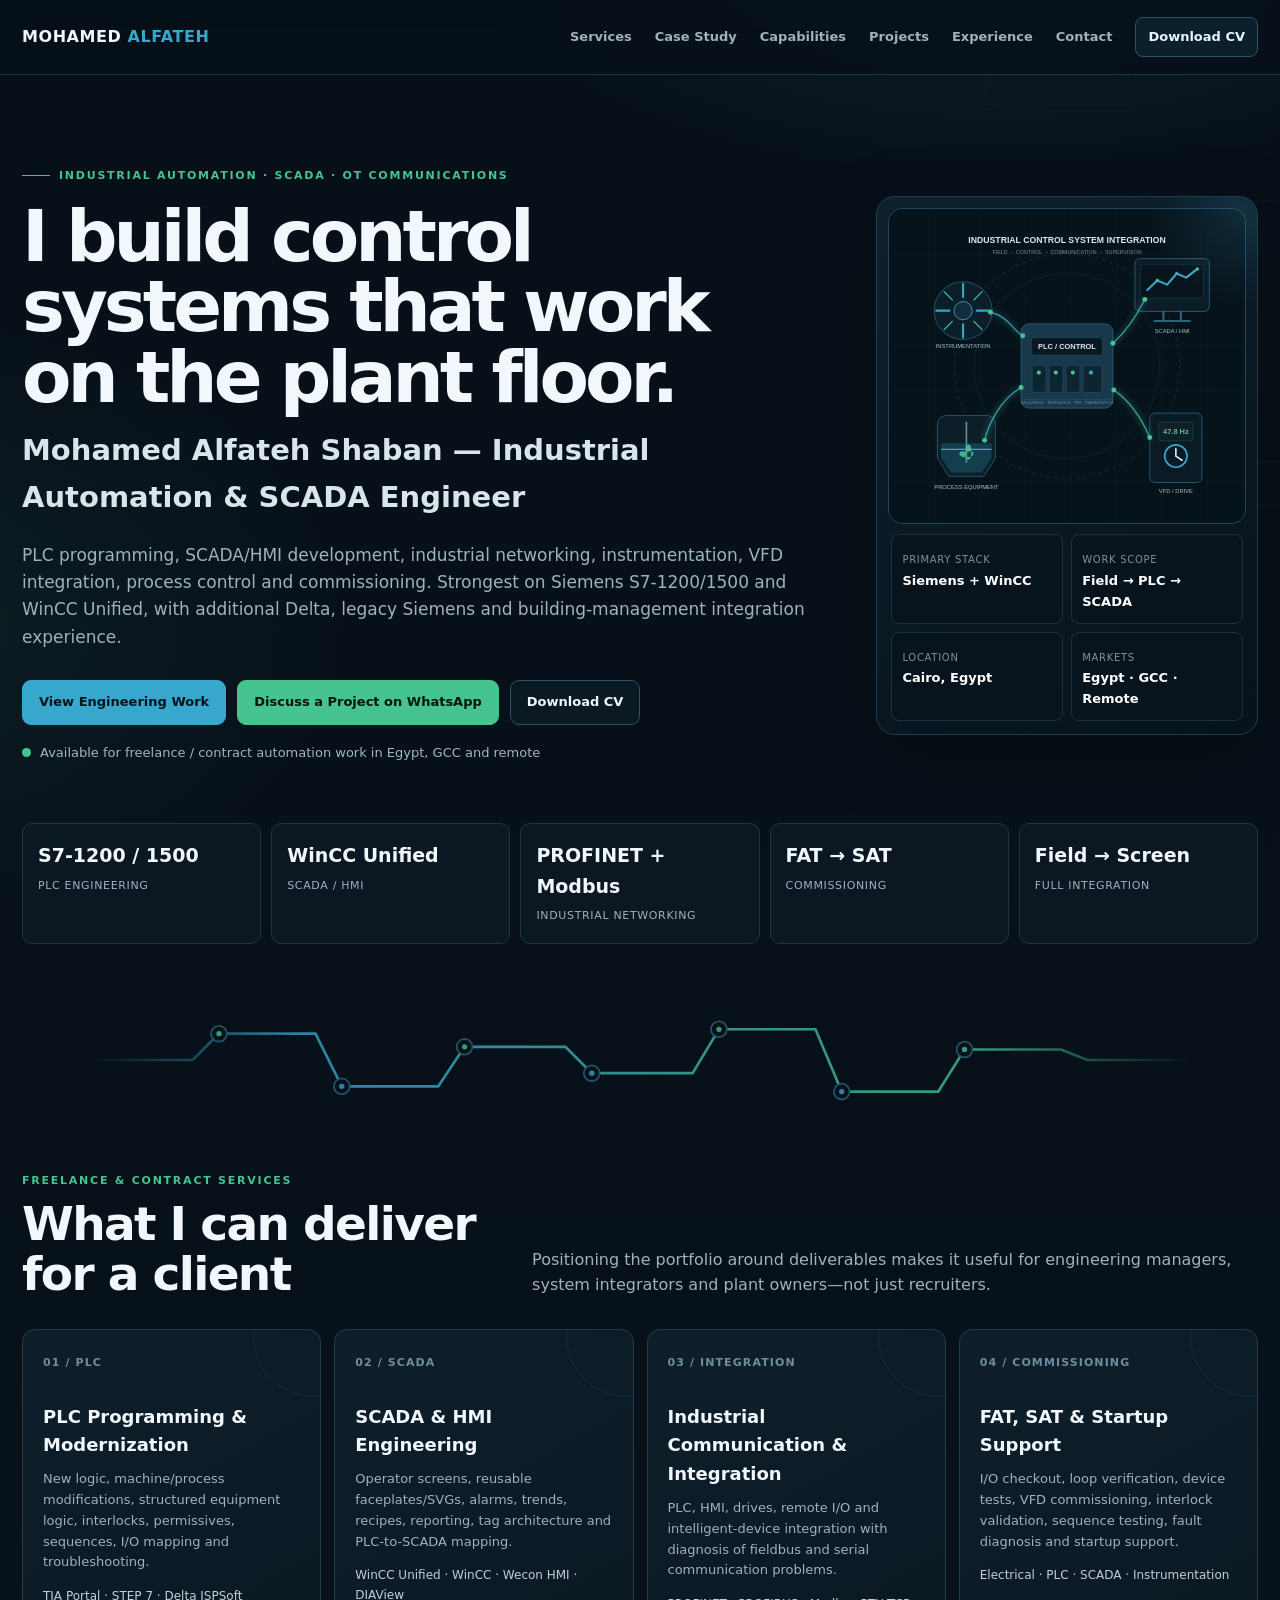
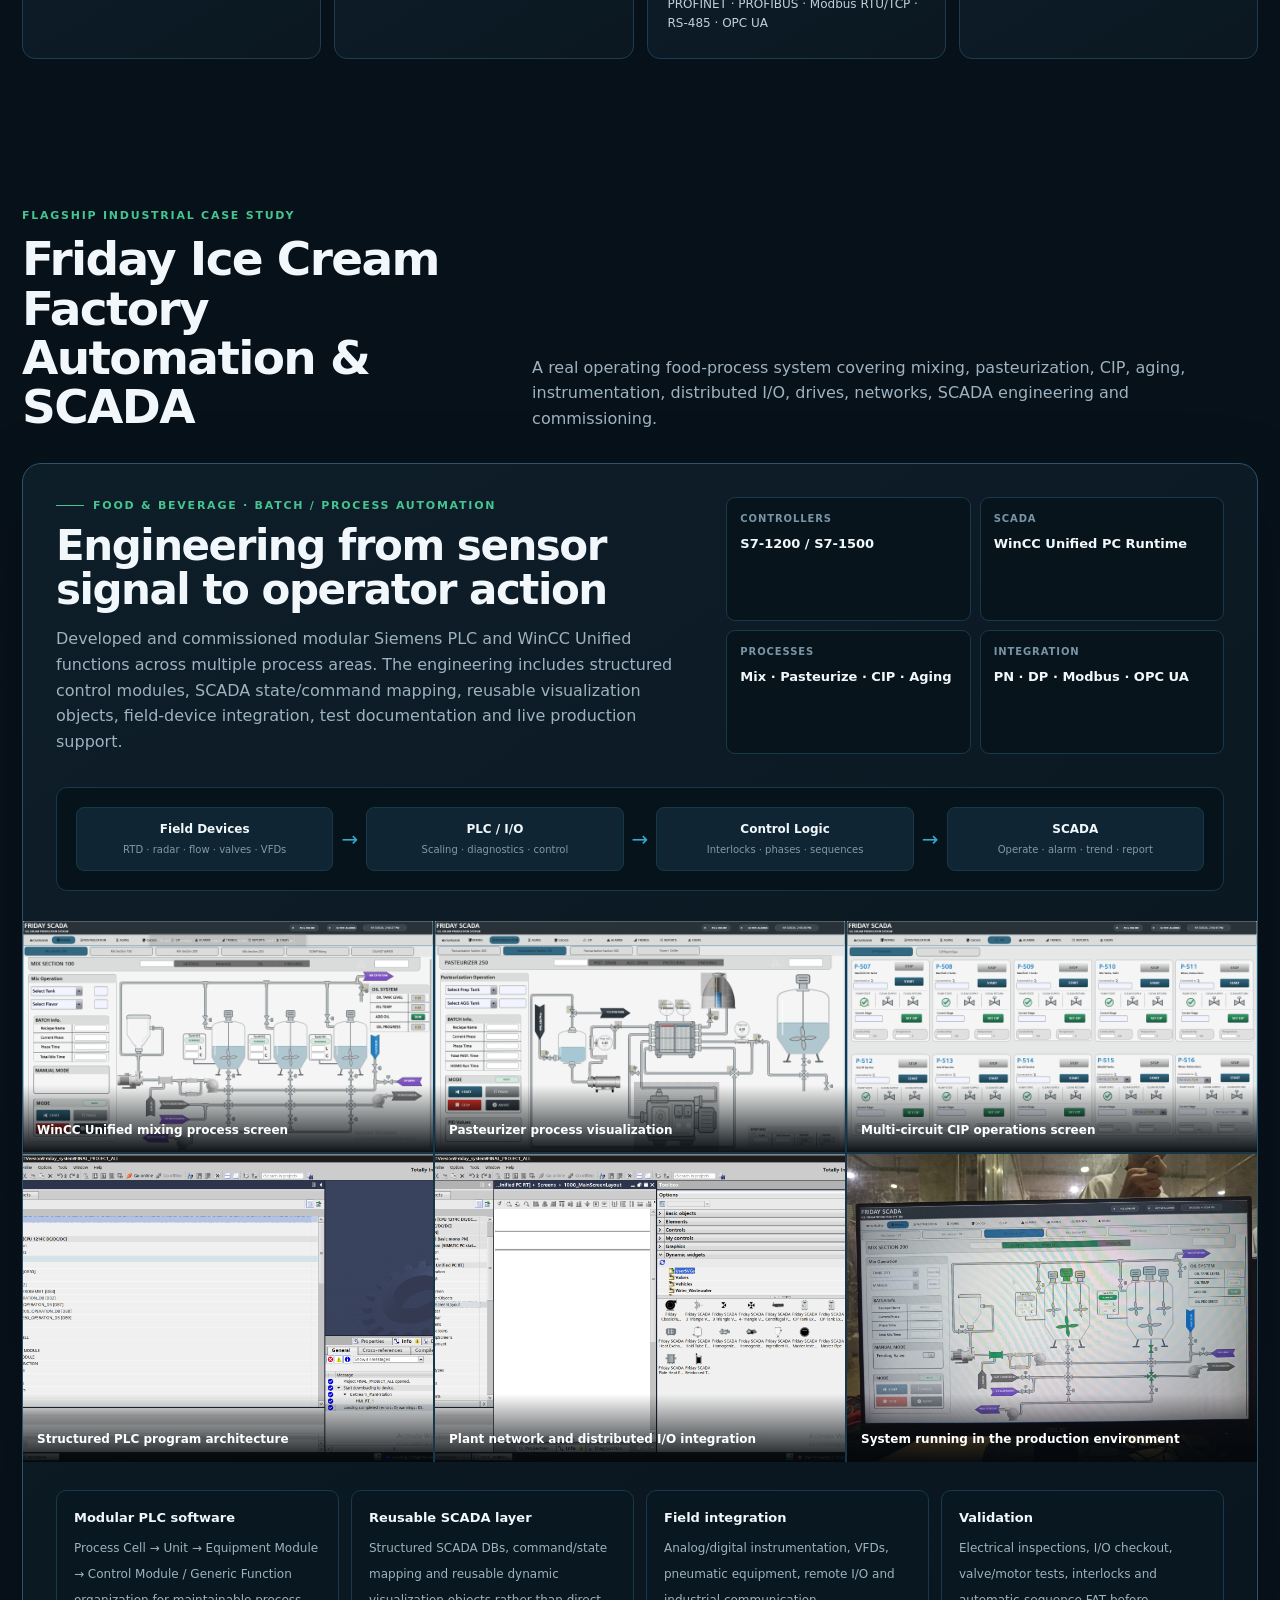
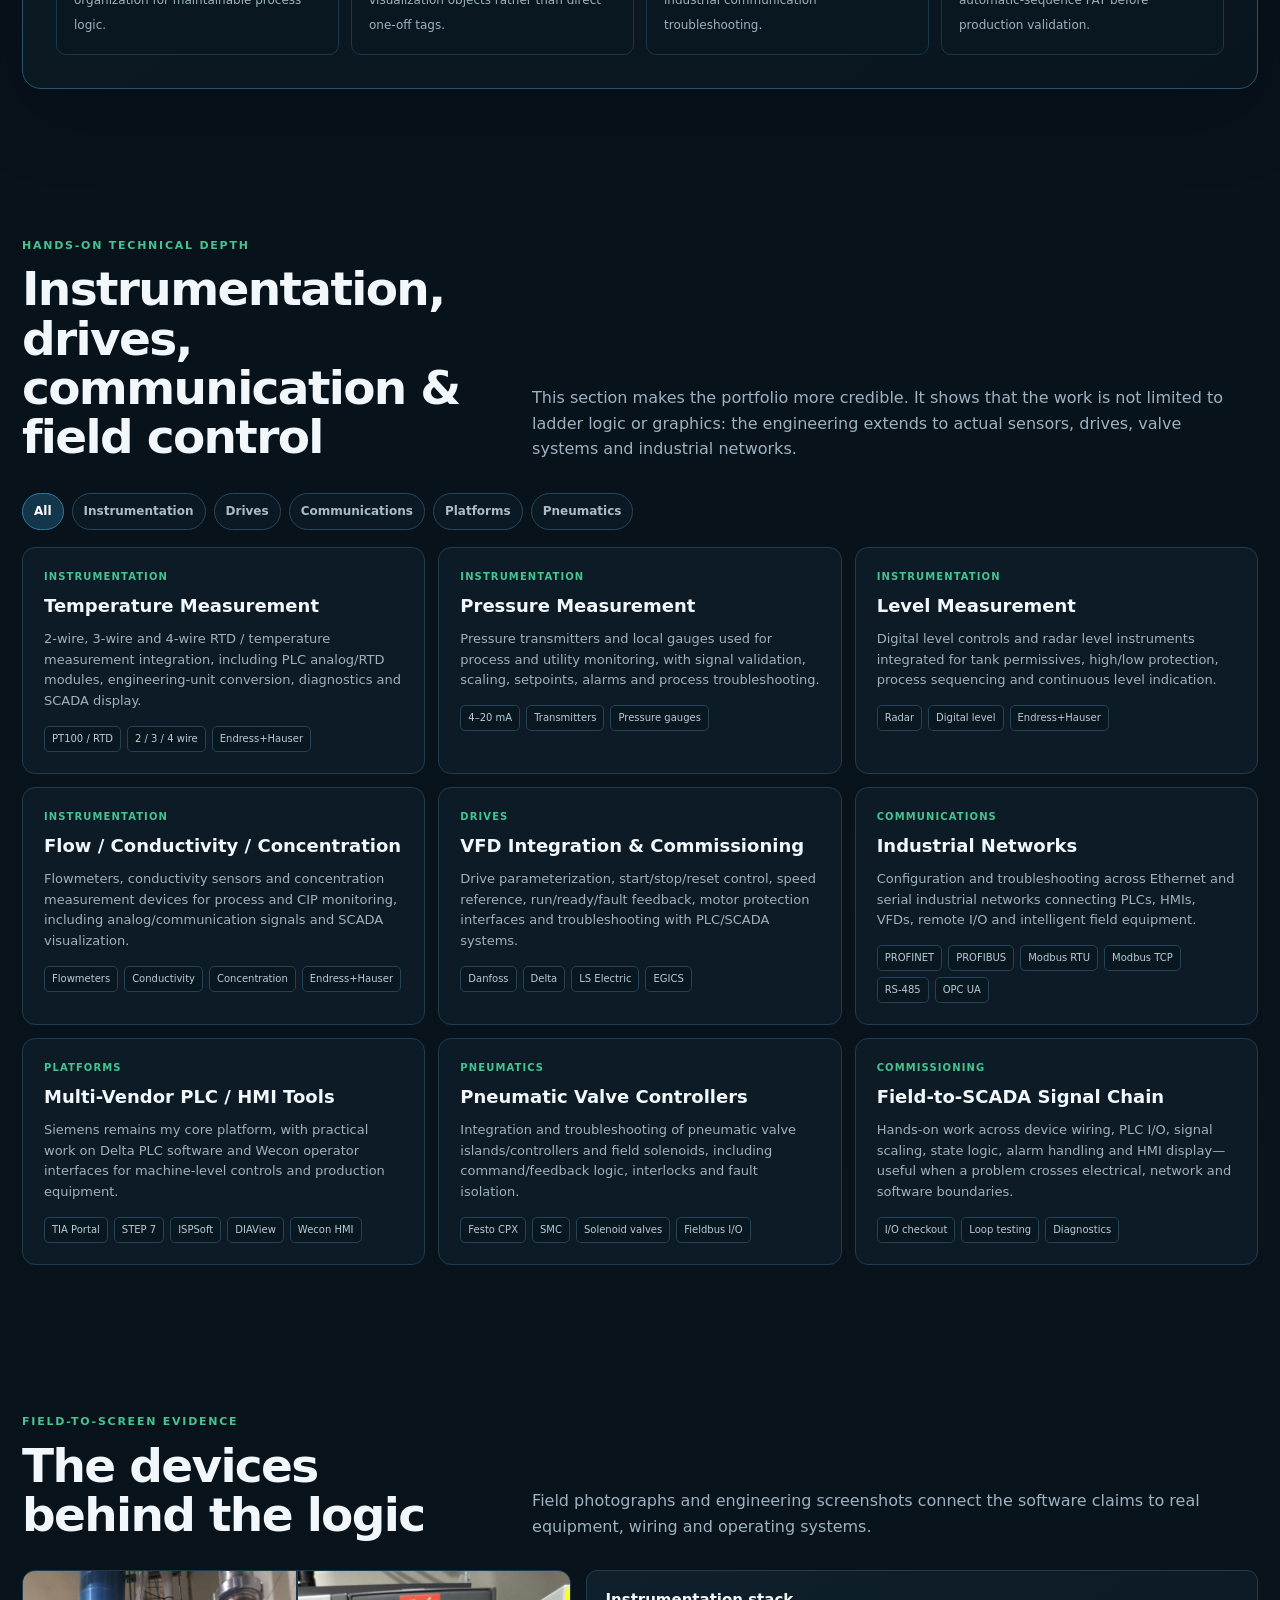
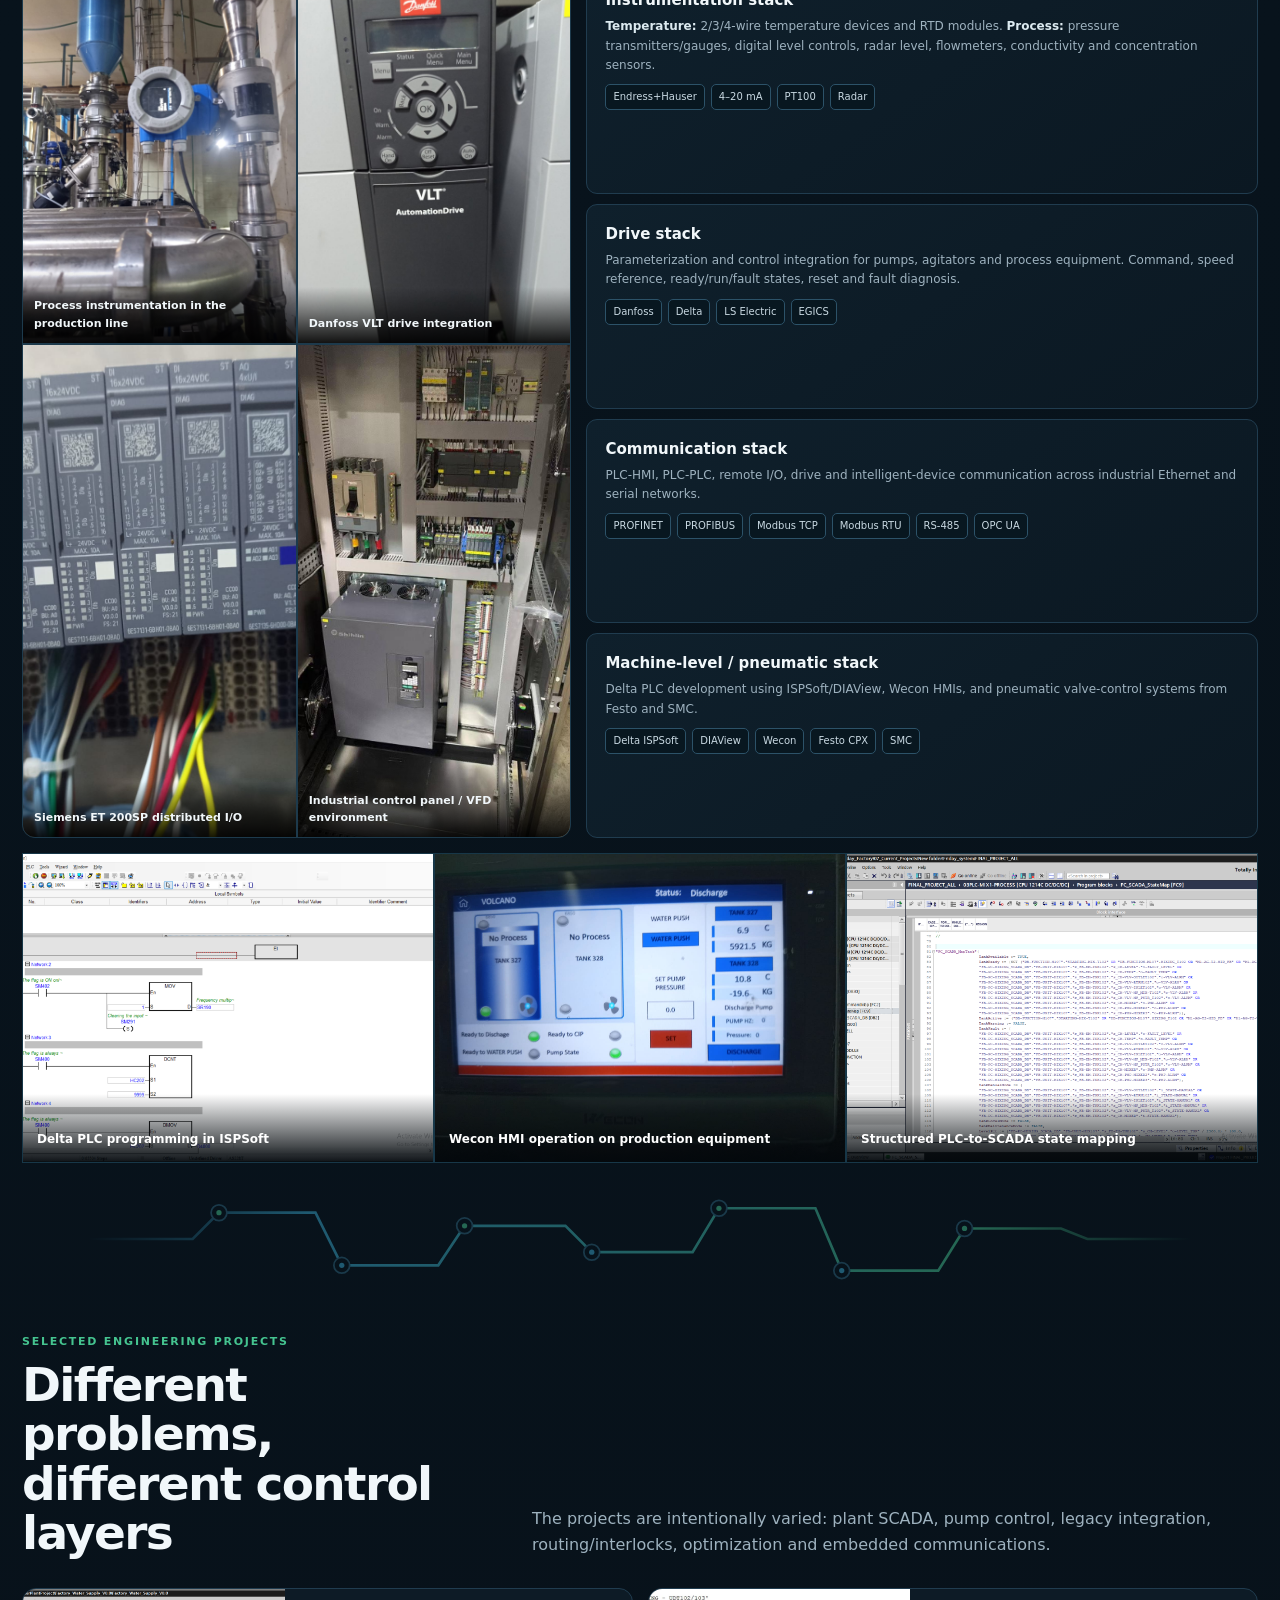
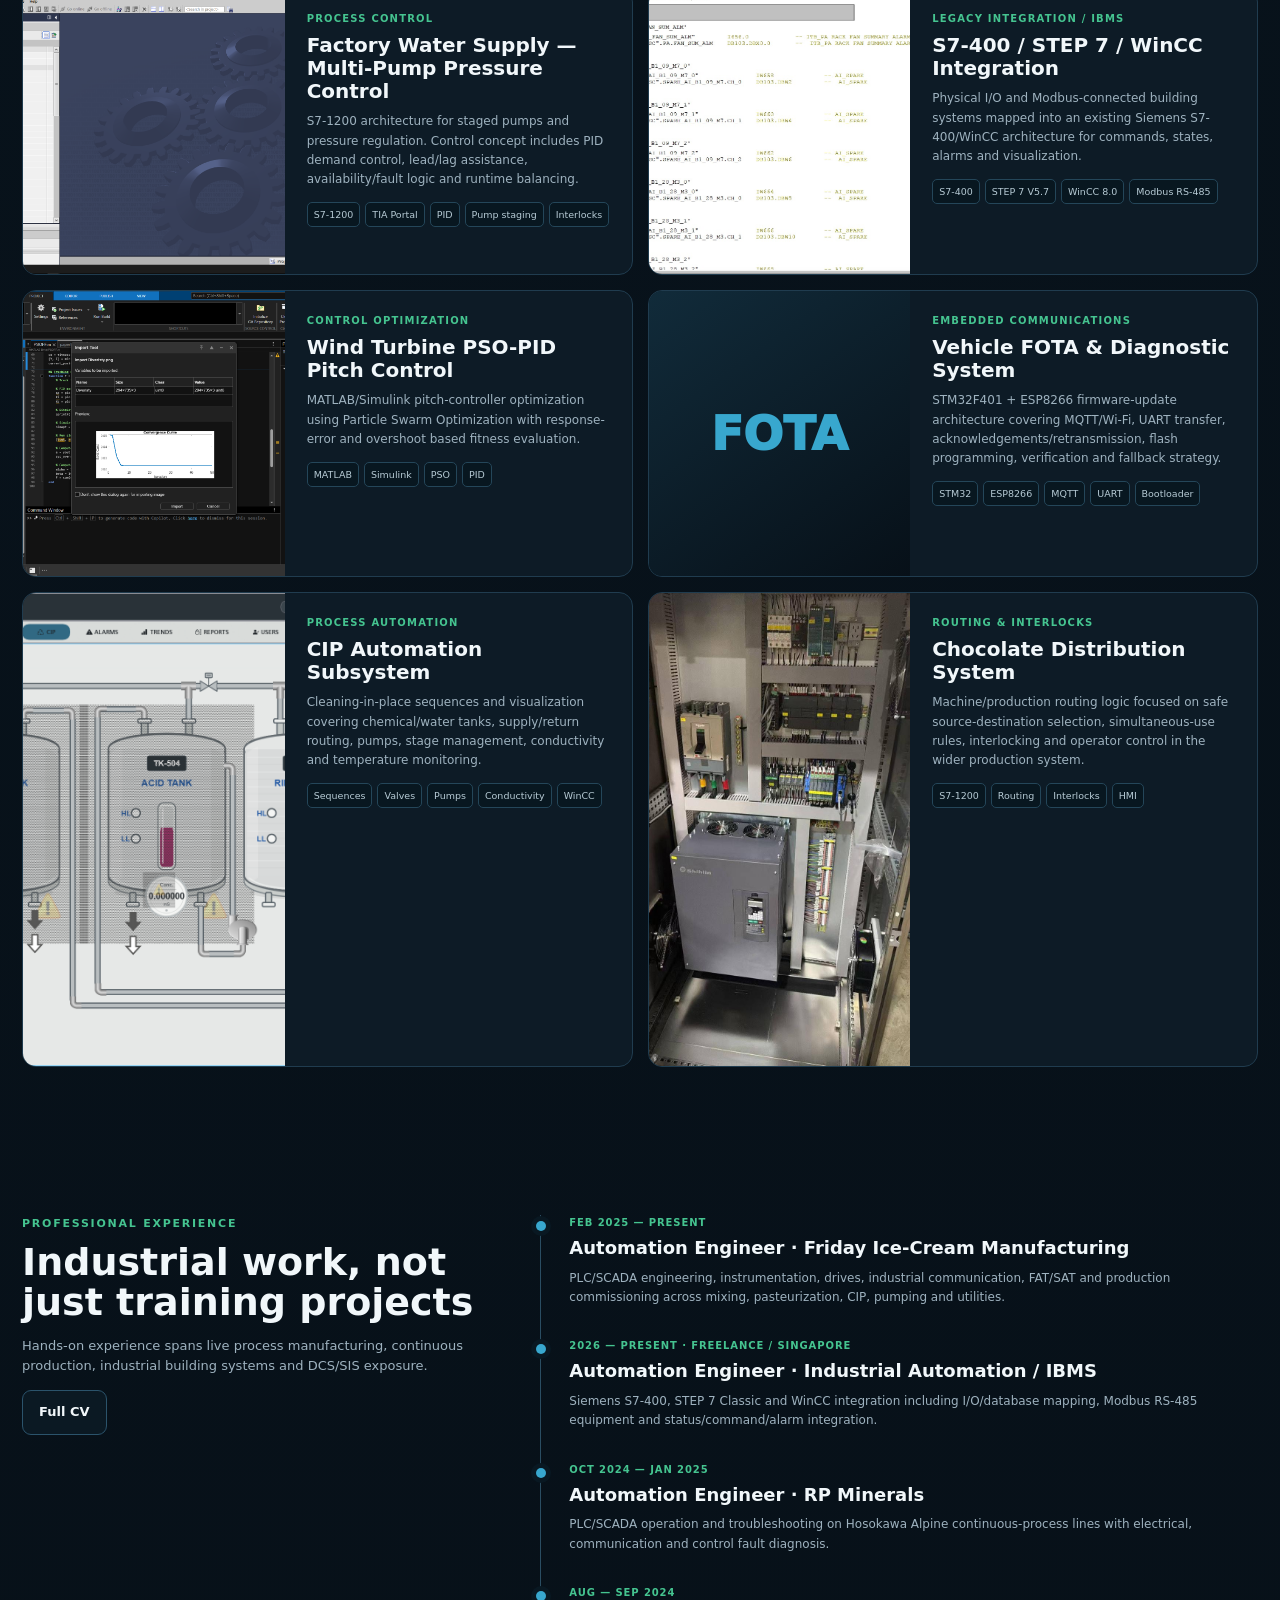
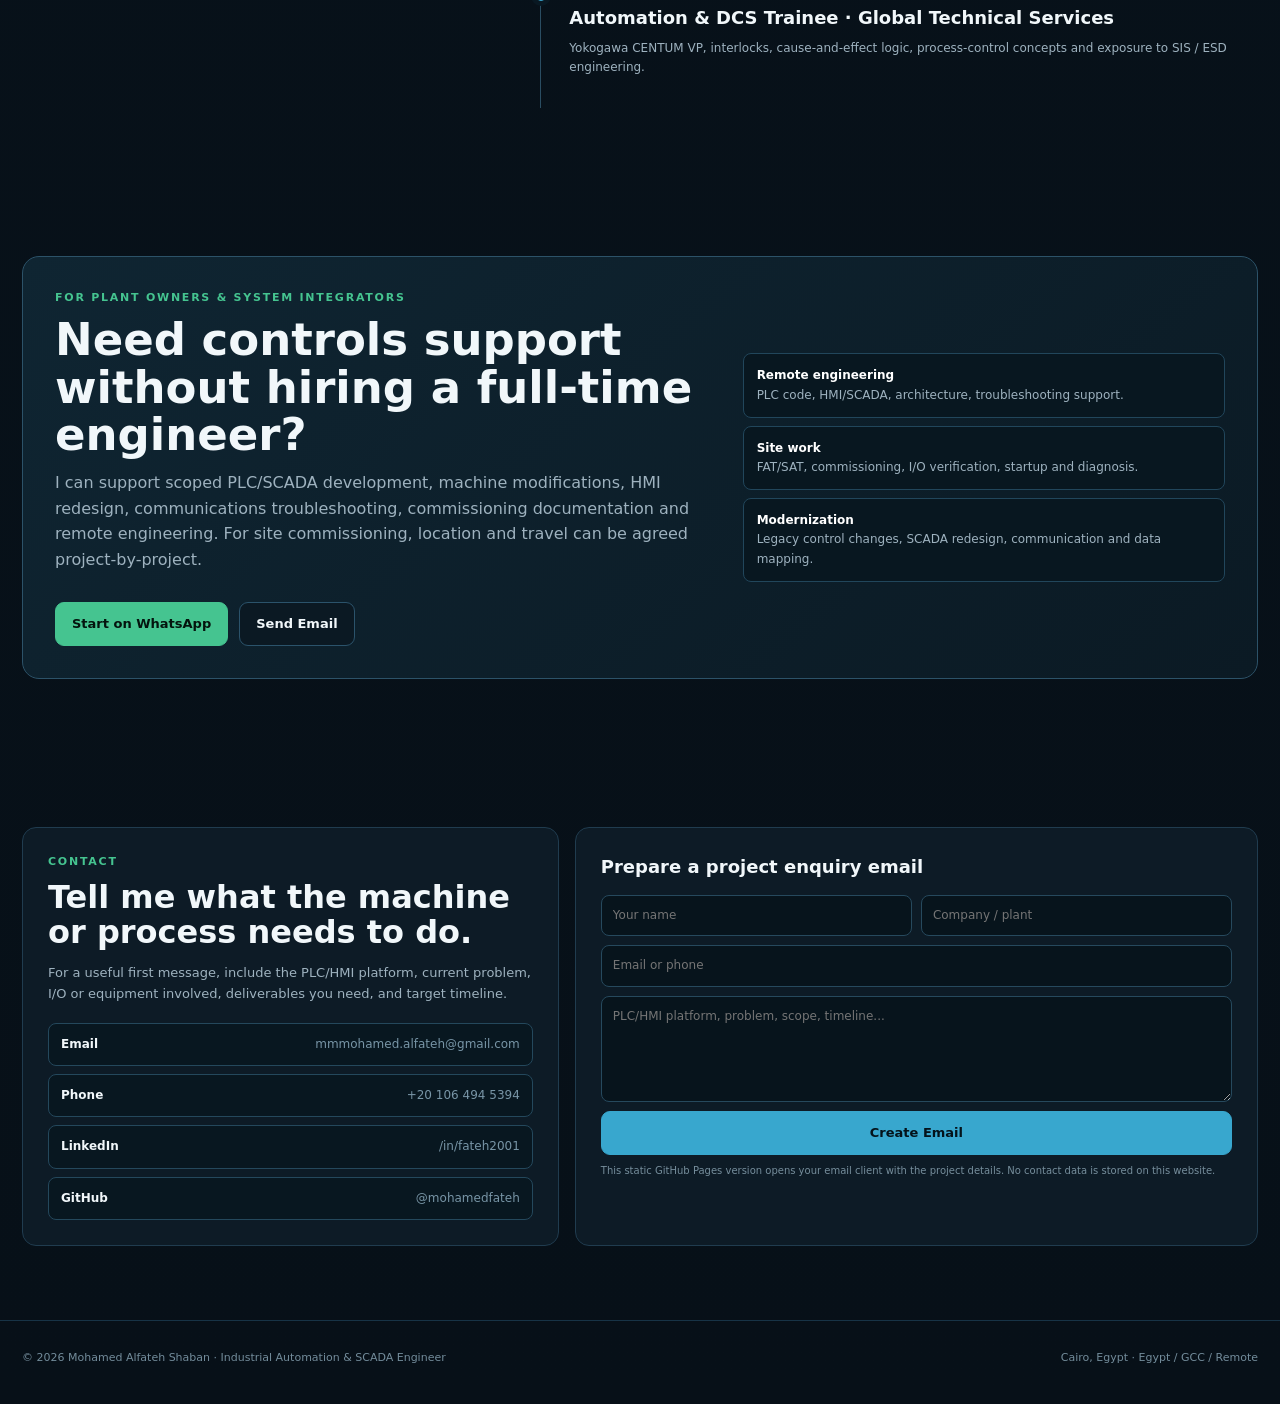
==== index.html @ 3274ecbd "Add files via upload" ====
<!doctype html>
<html lang="en">
<head>
  <meta charset="utf-8">
  <meta name="viewport" content="width=device-width,initial-scale=1">
  <title>Mohamed Alfateh Shaban | Industrial Automation & SCADA Engineer</title>
  <meta name="description" content="Industrial Automation & SCADA Engineer specializing in Siemens PLCs, WinCC Unified, instrumentation, VFDs, industrial networks, commissioning and process control. Available for projects in Egypt, GCC and remote.">
  <meta name="keywords" content="PLC Engineer Egypt, SCADA Engineer Egypt, Siemens TIA Portal, WinCC Unified, Industrial Automation, PLC Freelancer, Automation Engineer GCC, PROFINET, Modbus, instrumentation, VFD commissioning">
  <meta name="author" content="Mohamed Alfateh Shaban">
  <meta property="og:title" content="Mohamed Alfateh Shaban — Industrial Automation & SCADA Engineer">
  <meta property="og:description" content="PLC, SCADA, instrumentation, industrial communications, process control and commissioning — from field devices to plant-wide operation.">
  <meta property="og:type" content="website">
  <meta property="og:image" content="assets/live-mix.jpg">
  <meta name="theme-color" content="#071019">
  <link rel="stylesheet" href="styles.css">
  <script type="application/ld+json">
  {"@context":"https://schema.org","@type":"Person","name":"Mohamed Alfateh Shaban","jobTitle":"Industrial Automation & SCADA Engineer","address":{"@type":"PostalAddress","addressLocality":"Cairo","addressCountry":"EG"},"email":"mailto:mmmohamed.alfateh@gmail.com","telephone":"+201064945394","sameAs":["https://www.linkedin.com/in/fateh2001/","https://github.com/mohamedfateh"],"knowsAbout":["Siemens S7-1200","Siemens S7-1500","TIA Portal","WinCC Unified","PROFINET","PROFIBUS","Modbus RTU","Modbus TCP","OPC UA","Industrial Instrumentation","VFD commissioning","ISA-88"]}
  </script>
</head>
<body>
<header class="topbar">
  <div class="wrap navbar">
    <a class="brand" href="#top">MOHAMED <em>ALFATEH</em></a>
    <nav class="navlinks">
      <a href="#services">Services</a><a href="#work">Case Study</a><a href="#capabilities">Capabilities</a><a href="#projects">Projects</a><a href="#experience">Experience</a><a href="#contact">Contact</a>
      <a class="nav-cta" href="assets/Mohamed_Alfateh_Shaban_CV.pdf" target="_blank">Download CV</a>
    </nav>
    <button class="menu-btn" aria-label="Menu">☰</button>
  </div>
</header>
<main id="top">
<section class="hero">
  <div class="wrap hero-grid">
    <div class="reveal">
      <div class="eyebrow">Industrial Automation · SCADA · OT Communications</div>
      <h1>I build control systems that work on the plant floor.</h1>
      <p class="hero-title">Mohamed Alfateh Shaban — Industrial Automation & SCADA Engineer</p>
      <p class="lead">PLC programming, SCADA/HMI development, industrial networking, instrumentation, VFD integration, process control and commissioning. Strongest on Siemens S7-1200/1500 and WinCC Unified, with additional Delta, legacy Siemens and building-management integration experience.</p>
      <div class="hero-actions">
        <a class="btn primary" href="#work">View Engineering Work</a>
        <a class="btn green" href="https://wa.me/201064945394?text=Hello%20Mohamed%2C%20I%20have%20an%20automation%20project%20to%20discuss." target="_blank">Discuss a Project on WhatsApp</a>
        <a class="btn ghost" href="assets/Mohamed_Alfateh_Shaban_CV.pdf" target="_blank">Download CV</a>
      </div>
      <div class="availability"><span class="pulse"></span>Available for freelance / contract automation work in Egypt, GCC and remote</div>
    </div>
    <aside class="hero-card hero-visual reveal" aria-label="Industrial automation system graphic">
      <div class="visual-frame">
        <img src="assets/automation-hero.svg" alt="Vector diagram showing instrumentation, PLC control, SCADA, VFDs and process equipment">
      </div>
      <div class="mini"><div><span>Primary stack</span><b>Siemens + WinCC</b></div><div><span>Work scope</span><b>Field → PLC → SCADA</b></div><div><span>Location</span><b>Cairo, Egypt</b></div><div><span>Markets</span><b>Egypt · GCC · Remote</b></div></div>
    </aside>
  </div>
</section>
<div class="trustbar"><div class="wrap trust-grid reveal">
  <div class="trust"><strong>S7-1200 / 1500</strong><span>PLC engineering</span></div>
  <div class="trust"><strong>WinCC Unified</strong><span>SCADA / HMI</span></div>
  <div class="trust"><strong>PROFINET + Modbus</strong><span>Industrial networking</span></div>
  <div class="trust"><strong>FAT → SAT</strong><span>Commissioning</span></div>
  <div class="trust"><strong>Field → Screen</strong><span>Full integration</span></div>
</div></div>
<div class="vector-divider" aria-hidden="true"><img src="assets/automation-divider.svg" alt=""></div>

<section id="services">
  <div class="wrap">
    <div class="section-head reveal"><div><div class="section-kicker">Freelance & contract services</div><h2>What I can deliver for a client</h2></div><p>Positioning the portfolio around deliverables makes it useful for engineering managers, system integrators and plant owners—not just recruiters.</p></div>
    <div class="services">
      <article class="service reveal"><div class="num">01 / PLC</div><h3>PLC Programming & Modernization</h3><p>New logic, machine/process modifications, structured equipment logic, interlocks, permissives, sequences, I/O mapping and troubleshooting.</p><div class="deliverables">TIA Portal · STEP 7 · Delta ISPSoft</div></article>
      <article class="service reveal"><div class="num">02 / SCADA</div><h3>SCADA & HMI Engineering</h3><p>Operator screens, reusable faceplates/SVGs, alarms, trends, recipes, reporting, tag architecture and PLC-to-SCADA mapping.</p><div class="deliverables">WinCC Unified · WinCC · Wecon HMI · DIAView</div></article>
      <article class="service reveal"><div class="num">03 / INTEGRATION</div><h3>Industrial Communication & Integration</h3><p>PLC, HMI, drives, remote I/O and intelligent-device integration with diagnosis of fieldbus and serial communication problems.</p><div class="deliverables">PROFINET · PROFIBUS · Modbus RTU/TCP · RS-485 · OPC UA</div></article>
      <article class="service reveal"><div class="num">04 / COMMISSIONING</div><h3>FAT, SAT & Startup Support</h3><p>I/O checkout, loop verification, device tests, VFD commissioning, interlock validation, sequence testing, fault diagnosis and startup support.</p><div class="deliverables">Electrical · PLC · SCADA · Instrumentation</div></article>
    </div>
  </div>
</section>

<section id="work">
  <div class="wrap">
    <div class="section-head reveal"><div><div class="section-kicker">Flagship industrial case study</div><h2>Friday Ice Cream Factory Automation & SCADA</h2></div><p>A real operating food-process system covering mixing, pasteurization, CIP, aging, instrumentation, distributed I/O, drives, networks, SCADA engineering and commissioning.</p></div>
    <article class="flagship reveal">
      <div class="flag-top"><div><div class="eyebrow">Food & Beverage · Batch / Process Automation</div><h3>Engineering from sensor signal to operator action</h3><p>Developed and commissioned modular Siemens PLC and WinCC Unified functions across multiple process areas. The engineering includes structured control modules, SCADA state/command mapping, reusable visualization objects, field-device integration, test documentation and live production support.</p></div>
      <div class="project-meta"><div><b>Controllers</b><span>S7-1200 / S7-1500</span></div><div><b>SCADA</b><span>WinCC Unified PC Runtime</span></div><div><b>Processes</b><span>Mix · Pasteurize · CIP · Aging</span></div><div><b>Integration</b><span>PN · DP · Modbus · OPC UA</span></div></div></div>
      <div class="flowline"><div class="flow-node">Field Devices<small>RTD · radar · flow · valves · VFDs</small></div><div class="arrow">→</div><div class="flow-node">PLC / I/O<small>Scaling · diagnostics · control</small></div><div class="arrow">→</div><div class="flow-node">Control Logic<small>Interlocks · phases · sequences</small></div><div class="arrow">→</div><div class="flow-node">SCADA<small>Operate · alarm · trend · report</small></div></div>
      <div class="gallery">
        <figure><img data-lightbox src="assets/friday-mix100.png" alt="Mixing SCADA"><figcaption>WinCC Unified mixing process screen</figcaption></figure>
        <figure><img data-lightbox src="assets/friday-pasteurizer.png" alt="Pasteurization SCADA"><figcaption>Pasteurizer process visualization</figcaption></figure>
        <figure><img data-lightbox src="assets/friday-cip-ops.png" alt="CIP operations"><figcaption>Multi-circuit CIP operations screen</figcaption></figure>
        <figure><img data-lightbox src="assets/tia-architecture.png" alt="TIA Portal architecture"><figcaption>Structured PLC program architecture</figcaption></figure>
        <figure><img data-lightbox src="assets/network-view.png" alt="Network architecture"><figcaption>Plant network and distributed I/O integration</figcaption></figure>
        <figure><img data-lightbox src="assets/live-mix.jpg" alt="Live runtime"><figcaption>System running in the production environment</figcaption></figure>
      </div>
      <div class="case-points">
        <div class="case-point"><b>Modular PLC software</b><span>Process Cell → Unit → Equipment Module → Control Module / Generic Function organization for maintainable process logic.</span></div>
        <div class="case-point"><b>Reusable SCADA layer</b><span>Structured SCADA DBs, command/state mapping and reusable dynamic visualization objects rather than direct one-off tags.</span></div>
        <div class="case-point"><b>Field integration</b><span>Analog/digital instrumentation, VFDs, pneumatic equipment, remote I/O and industrial communication troubleshooting.</span></div>
        <div class="case-point"><b>Validation</b><span>Electrical inspections, I/O checkout, valve/motor tests, interlocks and automatic-sequence FAT before production validation.</span></div>
      </div>
    </article>
  </div>
</section>

<section id="capabilities">
  <div class="wrap">
    <div class="section-head reveal"><div><div class="section-kicker">Hands-on technical depth</div><h2>Instrumentation, drives, communication & field control</h2></div><p>This section makes the portfolio more credible. It shows that the work is not limited to ladder logic or graphics: the engineering extends to actual sensors, drives, valve systems and industrial networks.</p></div>
    <div class="capability-tabs reveal"><button class="tab active" data-filter="all">All</button><button class="tab" data-filter="instrument">Instrumentation</button><button class="tab" data-filter="drive">Drives</button><button class="tab" data-filter="network">Communications</button><button class="tab" data-filter="platform">Platforms</button><button class="tab" data-filter="pneumatic">Pneumatics</button></div>
    <div class="cap-grid">
      <article class="cap-card reveal" data-group="instrument"><div class="type">Instrumentation</div><h3>Temperature Measurement</h3><p>2-wire, 3-wire and 4-wire RTD / temperature measurement integration, including PLC analog/RTD modules, engineering-unit conversion, diagnostics and SCADA display.</p><div class="tagrow"><span class="tag">PT100 / RTD</span><span class="tag">2 / 3 / 4 wire</span><span class="tag">Endress+Hauser</span></div></article>
      <article class="cap-card reveal" data-group="instrument"><div class="type">Instrumentation</div><h3>Pressure Measurement</h3><p>Pressure transmitters and local gauges used for process and utility monitoring, with signal validation, scaling, setpoints, alarms and process troubleshooting.</p><div class="tagrow"><span class="tag">4–20 mA</span><span class="tag">Transmitters</span><span class="tag">Pressure gauges</span></div></article>
      <article class="cap-card reveal" data-group="instrument"><div class="type">Instrumentation</div><h3>Level Measurement</h3><p>Digital level controls and radar level instruments integrated for tank permissives, high/low protection, process sequencing and continuous level indication.</p><div class="tagrow"><span class="tag">Radar</span><span class="tag">Digital level</span><span class="tag">Endress+Hauser</span></div></article>
      <article class="cap-card reveal" data-group="instrument"><div class="type">Instrumentation</div><h3>Flow / Conductivity / Concentration</h3><p>Flowmeters, conductivity sensors and concentration measurement devices for process and CIP monitoring, including analog/communication signals and SCADA visualization.</p><div class="tagrow"><span class="tag">Flowmeters</span><span class="tag">Conductivity</span><span class="tag">Concentration</span><span class="tag">Endress+Hauser</span></div></article>
      <article class="cap-card reveal" data-group="drive"><div class="type">Drives</div><h3>VFD Integration & Commissioning</h3><p>Drive parameterization, start/stop/reset control, speed reference, run/ready/fault feedback, motor protection interfaces and troubleshooting with PLC/SCADA systems.</p><div class="tagrow"><span class="tag">Danfoss</span><span class="tag">Delta</span><span class="tag">LS Electric</span><span class="tag">EGICS</span></div></article>
      <article class="cap-card reveal" data-group="network"><div class="type">Communications</div><h3>Industrial Networks</h3><p>Configuration and troubleshooting across Ethernet and serial industrial networks connecting PLCs, HMIs, VFDs, remote I/O and intelligent field equipment.</p><div class="tagrow"><span class="tag">PROFINET</span><span class="tag">PROFIBUS</span><span class="tag">Modbus RTU</span><span class="tag">Modbus TCP</span><span class="tag">RS-485</span><span class="tag">OPC UA</span></div></article>
      <article class="cap-card reveal" data-group="platform"><div class="type">Platforms</div><h3>Multi-Vendor PLC / HMI Tools</h3><p>Siemens remains my core platform, with practical work on Delta PLC software and Wecon operator interfaces for machine-level controls and production equipment.</p><div class="tagrow"><span class="tag">TIA Portal</span><span class="tag">STEP 7</span><span class="tag">ISPSoft</span><span class="tag">DIAView</span><span class="tag">Wecon HMI</span></div></article>
      <article class="cap-card reveal" data-group="pneumatic"><div class="type">Pneumatics</div><h3>Pneumatic Valve Controllers</h3><p>Integration and troubleshooting of pneumatic valve islands/controllers and field solenoids, including command/feedback logic, interlocks and fault isolation.</p><div class="tagrow"><span class="tag">Festo CPX</span><span class="tag">SMC</span><span class="tag">Solenoid valves</span><span class="tag">Fieldbus I/O</span></div></article>
      <article class="cap-card reveal" data-group="platform"><div class="type">Commissioning</div><h3>Field-to-SCADA Signal Chain</h3><p>Hands-on work across device wiring, PLC I/O, signal scaling, state logic, alarm handling and HMI display—useful when a problem crosses electrical, network and software boundaries.</p><div class="tagrow"><span class="tag">I/O checkout</span><span class="tag">Loop testing</span><span class="tag">Diagnostics</span></div></article>
    </div>
  </div>
</section>

<section>
  <div class="wrap">
    <div class="section-head reveal"><div><div class="section-kicker">Field-to-screen evidence</div><h2>The devices behind the logic</h2></div><p>Field photographs and engineering screenshots connect the software claims to real equipment, wiring and operating systems.</p></div>
    <div class="instrument-wrap">
      <div class="proof-column reveal">
        <figure><img data-lightbox src="assets/flow-instrument.jpg" alt="Process instrument"><figcaption>Process instrumentation in the production line</figcaption></figure>
        <figure><img data-lightbox src="assets/danfoss-vfd.jpg" alt="Danfoss VFD"><figcaption>Danfoss VLT drive integration</figcaption></figure>
        <figure><img data-lightbox src="assets/et200sp.jpg" alt="ET200SP"><figcaption>Siemens ET 200SP distributed I/O</figcaption></figure>
        <figure><img data-lightbox src="assets/panel-vfd.jpg" alt="Control panel"><figcaption>Industrial control panel / VFD environment</figcaption></figure>
      </div>
      <div class="stack-list">
        <div class="stack-block reveal"><h3>Instrumentation stack</h3><p><strong>Temperature:</strong> 2/3/4-wire temperature devices and RTD modules. <strong>Process:</strong> pressure transmitters/gauges, digital level controls, radar level, flowmeters, conductivity and concentration sensors.</p><div class="brands"><span class="brand-pill">Endress+Hauser</span><span class="brand-pill">4–20 mA</span><span class="brand-pill">PT100</span><span class="brand-pill">Radar</span></div></div>
        <div class="stack-block reveal"><h3>Drive stack</h3><p>Parameterization and control integration for pumps, agitators and process equipment. Command, speed reference, ready/run/fault states, reset and fault diagnosis.</p><div class="brands"><span class="brand-pill">Danfoss</span><span class="brand-pill">Delta</span><span class="brand-pill">LS Electric</span><span class="brand-pill">EGICS</span></div></div>
        <div class="stack-block reveal"><h3>Communication stack</h3><p>PLC-HMI, PLC-PLC, remote I/O, drive and intelligent-device communication across industrial Ethernet and serial networks.</p><div class="brands"><span class="brand-pill">PROFINET</span><span class="brand-pill">PROFIBUS</span><span class="brand-pill">Modbus TCP</span><span class="brand-pill">Modbus RTU</span><span class="brand-pill">RS-485</span><span class="brand-pill">OPC UA</span></div></div>
        <div class="stack-block reveal"><h3>Machine-level / pneumatic stack</h3><p>Delta PLC development using ISPSoft/DIAView, Wecon HMIs, and pneumatic valve-control systems from Festo and SMC.</p><div class="brands"><span class="brand-pill">Delta ISPSoft</span><span class="brand-pill">DIAView</span><span class="brand-pill">Wecon</span><span class="brand-pill">Festo CPX</span><span class="brand-pill">SMC</span></div></div>
      </div>
    </div>
    <div class="gallery" style="margin-top:15px;border:1px solid #173748">
      <figure><img data-lightbox src="assets/delta-ispsoft.png" alt="Delta ISPSoft"><figcaption>Delta PLC programming in ISPSoft</figcaption></figure>
      <figure><img data-lightbox src="assets/wecon-hmi.jpg" alt="Wecon HMI"><figcaption>Wecon HMI operation on production equipment</figcaption></figure>
      <figure><img data-lightbox src="assets/scada-map-code.png" alt="SCADA mapping"><figcaption>Structured PLC-to-SCADA state mapping</figcaption></figure>
    </div>
  </div>
</section>

<div class="vector-divider compact" aria-hidden="true"><img src="assets/automation-divider.svg" alt=""></div>

<section id="projects">
  <div class="wrap">
    <div class="section-head reveal"><div><div class="section-kicker">Selected engineering projects</div><h2>Different problems, different control layers</h2></div><p>The projects are intentionally varied: plant SCADA, pump control, legacy integration, routing/interlocks, optimization and embedded communications.</p></div>
    <div class="projects">
      <article class="project-card reveal"><div class="thumb"><img src="assets/water-supply-tree.png" alt="Water supply PLC"></div><div class="body"><div class="kind">Process Control</div><h3>Factory Water Supply — Multi-Pump Pressure Control</h3><p>S7-1200 architecture for staged pumps and pressure regulation. Control concept includes PID demand control, lead/lag assistance, availability/fault logic and runtime balancing.</p><div class="tools"><span>S7-1200</span><span>TIA Portal</span><span>PID</span><span>Pump staging</span><span>Interlocks</span></div></div></article>
      <article class="project-card reveal"><div class="thumb"><img src="assets/ibms-mapping.jpg" alt="S7-400 mapping"></div><div class="body"><div class="kind">Legacy Integration / IBMS</div><h3>S7-400 / STEP 7 / WinCC Integration</h3><p>Physical I/O and Modbus-connected building systems mapped into an existing Siemens S7-400/WinCC architecture for commands, states, alarms and visualization.</p><div class="tools"><span>S7-400</span><span>STEP 7 V5.7</span><span>WinCC 8.0</span><span>Modbus RS-485</span></div></div></article>
      <article class="project-card reveal"><div class="thumb"><img src="assets/wind-pso.png" alt="Wind turbine PSO"></div><div class="body"><div class="kind">Control Optimization</div><h3>Wind Turbine PSO-PID Pitch Control</h3><p>MATLAB/Simulink pitch-controller optimization using Particle Swarm Optimization with response-error and overshoot based fitness evaluation.</p><div class="tools"><span>MATLAB</span><span>Simulink</span><span>PSO</span><span>PID</span></div></div></article>
      <article class="project-card reveal"><div class="thumb" style="display:flex;align-items:center;justify-content:center;background:linear-gradient(145deg,#112b3a,#071018);font-size:47px;font-weight:950;color:#38a7ce">FOTA</div><div class="body"><div class="kind">Embedded Communications</div><h3>Vehicle FOTA & Diagnostic System</h3><p>STM32F401 + ESP8266 firmware-update architecture covering MQTT/Wi-Fi, UART transfer, acknowledgements/retransmission, flash programming, verification and fallback strategy.</p><div class="tools"><span>STM32</span><span>ESP8266</span><span>MQTT</span><span>UART</span><span>Bootloader</span></div></div></article>
      <article class="project-card reveal"><div class="thumb"><img src="assets/friday-cip-plant.png" alt="CIP system"></div><div class="body"><div class="kind">Process Automation</div><h3>CIP Automation Subsystem</h3><p>Cleaning-in-place sequences and visualization covering chemical/water tanks, supply/return routing, pumps, stage management, conductivity and temperature monitoring.</p><div class="tools"><span>Sequences</span><span>Valves</span><span>Pumps</span><span>Conductivity</span><span>WinCC</span></div></div></article>
      <article class="project-card reveal"><div class="thumb"><img src="assets/panel-vfd.jpg" alt="Industrial controls"></div><div class="body"><div class="kind">Routing & Interlocks</div><h3>Chocolate Distribution System</h3><p>Machine/production routing logic focused on safe source-destination selection, simultaneous-use rules, interlocking and operator control in the wider production system.</p><div class="tools"><span>S7-1200</span><span>Routing</span><span>Interlocks</span><span>HMI</span></div></div></article>
    </div>
  </div>
</section>

<section id="experience">
  <div class="wrap experience-grid">
    <aside class="experience-aside reveal"><div class="section-kicker">Professional experience</div><h2>Industrial work, not just training projects</h2><p>Hands-on experience spans live process manufacturing, continuous production, industrial building systems and DCS/SIS exposure.</p><a class="btn ghost" href="assets/Mohamed_Alfateh_Shaban_CV.pdf" target="_blank">Full CV</a></aside>
    <div class="timeline">
      <div class="job reveal"><div class="date">Feb 2025 — Present</div><h3>Automation Engineer · Friday Ice-Cream Manufacturing</h3><p>PLC/SCADA engineering, instrumentation, drives, industrial communication, FAT/SAT and production commissioning across mixing, pasteurization, CIP, pumping and utilities.</p></div>
      <div class="job reveal"><div class="date">2026 — Present · Freelance / Singapore</div><h3>Automation Engineer · Industrial Automation / IBMS</h3><p>Siemens S7-400, STEP 7 Classic and WinCC integration including I/O/database mapping, Modbus RS-485 equipment and status/command/alarm integration.</p></div>
      <div class="job reveal"><div class="date">Oct 2024 — Jan 2025</div><h3>Automation Engineer · RP Minerals</h3><p>PLC/SCADA operation and troubleshooting on Hosokawa Alpine continuous-process lines with electrical, communication and control fault diagnosis.</p></div>
      <div class="job reveal"><div class="date">Aug — Sep 2024</div><h3>Automation & DCS Trainee · Global Technical Services</h3><p>Yokogawa CENTUM VP, interlocks, cause-and-effect logic, process-control concepts and exposure to SIS / ESD engineering.</p></div>
    </div>
  </div>
</section>

<section>
  <div class="wrap">
    <div class="freelance reveal">
      <div><div class="section-kicker">For plant owners & system integrators</div><h2>Need controls support without hiring a full-time engineer?</h2><p>I can support scoped PLC/SCADA development, machine modifications, HMI redesign, communications troubleshooting, commissioning documentation and remote engineering. For site commissioning, location and travel can be agreed project-by-project.</p><div class="hero-actions"><a class="btn green" target="_blank" href="https://wa.me/201064945394?text=Hello%20Mohamed%2C%20I%20would%20like%20to%20discuss%20an%20automation%20project.">Start on WhatsApp</a><a class="btn ghost" href="mailto:mmmohamed.alfateh@gmail.com?subject=Automation%20Project%20Enquiry">Send Email</a></div></div>
      <div class="lead-types"><div class="lead-type"><b>Remote engineering</b><br><span>PLC code, HMI/SCADA, architecture, troubleshooting support.</span></div><div class="lead-type"><b>Site work</b><br><span>FAT/SAT, commissioning, I/O verification, startup and diagnosis.</span></div><div class="lead-type"><b>Modernization</b><br><span>Legacy control changes, SCADA redesign, communication and data mapping.</span></div></div>
    </div>
  </div>
</section>

<section id="contact">
  <div class="wrap contact">
    <div class="contact-card reveal"><div class="section-kicker">Contact</div><h2>Tell me what the machine or process needs to do.</h2><p>For a useful first message, include the PLC/HMI platform, current problem, I/O or equipment involved, deliverables you need, and target timeline.</p><div class="contact-links"><a class="contact-link" href="mailto:mmmohamed.alfateh@gmail.com"><b>Email</b><span>mmmohamed.alfateh@gmail.com</span></a><a class="contact-link" href="tel:+201064945394"><b>Phone</b><span>+20 106 494 5394</span></a><a class="contact-link" target="_blank" href="https://www.linkedin.com/in/fateh2001/"><b>LinkedIn</b><span>/in/fateh2001</span></a><a class="contact-link" target="_blank" href="https://github.com/mohamedfateh"><b>GitHub</b><span>@mohamedfateh</span></a></div></div>
    <form class="contact-form reveal" id="leadForm"><h3>Prepare a project enquiry email</h3><div class="form-grid"><input name="name" required placeholder="Your name"><input name="company" placeholder="Company / plant"><input class="full" name="contact" required placeholder="Email or phone"><textarea class="full" name="message" required placeholder="PLC/HMI platform, problem, scope, timeline..."></textarea><button class="btn primary full" type="submit">Create Email</button></div><div class="form-note">This static GitHub Pages version opens your email client with the project details. No contact data is stored on this website.</div></form>
  </div>
</section>
</main>
<footer><div class="wrap footer-in"><span>© 2026 Mohamed Alfateh Shaban · Industrial Automation & SCADA Engineer</span><span>Cairo, Egypt · Egypt / GCC / Remote</span></div></footer>
<div class="lightbox" id="lightbox"><button aria-label="Close">×</button><img alt="Expanded portfolio image"></div>
<script src="script.js"></script>
</body>
</html>
---- styles.css ----
:root{
  --bg:#071019;
  --bg2:#0a1620;
  --panel:#0d1b26;
  --panel2:#112433;
  --panel3:#132b3b;
  --line:#203c4f;
  --line2:#2b536b;
  --text:#f1f7fa;
  --muted:#9eb2bf;
  --soft:#cad7de;
  --accent:#38a7ce;
  --accent2:#45c490;
  --warn:#e8b84f;
  --danger:#e36060;
  --max:1240px;
  --shadow:0 22px 70px rgba(0,0,0,.28);
}
*{box-sizing:border-box}
html{scroll-behavior:smooth;scroll-padding-top:88px}
body{margin:0;background:
 radial-gradient(900px 420px at 78% -80px,rgba(56,167,206,.13),transparent 62%),
 radial-gradient(760px 500px at -120px 620px,rgba(69,196,144,.08),transparent 62%),
 linear-gradient(180deg,var(--bg) 0%,#08131c 52%,#071018 100%);color:var(--text);font-family:Inter,ui-sans-serif,system-ui,-apple-system,"Segoe UI",Arial,sans-serif;line-height:1.6}
a{color:inherit;text-decoration:none}
img{max-width:100%}
button,input,textarea{font:inherit}
.wrap{width:min(var(--max),calc(100% - 44px));margin:auto}
.topbar{position:sticky;top:0;z-index:50;background:rgba(7,16,25,.88);backdrop-filter:blur(16px);border-bottom:1px solid rgba(43,83,107,.55)}
.navbar{height:74px;display:flex;align-items:center;justify-content:space-between;gap:24px}
.brand{font-weight:900;letter-spacing:.035em;white-space:nowrap}.brand em{font-style:normal;color:var(--accent)}
.navlinks{display:flex;align-items:center;gap:23px;color:var(--muted);font-size:13px;font-weight:650}
.navlinks a{transition:.2s}.navlinks a:hover{color:white}.nav-cta{padding:9px 12px;border:1px solid var(--line2);border-radius:8px;color:#e9f5fa!important;background:#0c202c}
.menu-btn{display:none;background:none;border:0;color:white;font-size:27px;cursor:pointer}
.hero{padding:92px 0 52px}
.hero-grid{display:grid;grid-template-columns:minmax(0,1.35fr) minmax(280px,.65fr);gap:62px;align-items:center}
.eyebrow{display:flex;align-items:center;gap:9px;color:var(--accent2);font-size:11px;text-transform:uppercase;letter-spacing:.16em;font-weight:850}.eyebrow:before{content:"";width:28px;height:1px;background:var(--accent2)}
h1{font-size:clamp(44px,6vw,72px);line-height:.98;letter-spacing:-.055em;margin:16px 0 15px;max-width:900px}
.hero-title{font-size:clamp(20px,2.3vw,29px);font-weight:560;color:#d8e5eb;margin:0 0 22px}
.lead{font-size:17px;color:var(--muted);max-width:790px;margin:0}
.hero-actions{display:flex;gap:11px;flex-wrap:wrap;margin-top:29px}.btn{display:inline-flex;align-items:center;justify-content:center;gap:9px;padding:11px 16px;border-radius:9px;border:1px solid var(--line2);font-size:13px;font-weight:800;transition:.2s;cursor:pointer}.btn:hover{transform:translateY(-1px);border-color:#4c7892}.btn.primary{background:var(--accent);border-color:var(--accent);color:#04131b}.btn.green{background:var(--accent2);border-color:var(--accent2);color:#04140e}.btn.ghost{background:#0b1923}
.availability{display:flex;gap:9px;align-items:center;margin-top:18px;color:#9fb6c3;font-size:13px}.pulse{width:9px;height:9px;border-radius:50%;background:var(--accent2);box-shadow:0 0 0 0 rgba(69,196,144,.4);animation:pulse 2s infinite}@keyframes pulse{70%{box-shadow:0 0 0 8px rgba(69,196,144,0)}100%{box-shadow:0 0 0 0 rgba(69,196,144,0)}}
.hero-card{position:relative;border:1px solid var(--line);background:linear-gradient(145deg,#0f202c,#0a151e);padding:12px;border-radius:19px;box-shadow:var(--shadow)}.hero-card:before{content:"";position:absolute;inset:-1px;border-radius:19px;background:linear-gradient(145deg,rgba(56,167,206,.22),transparent 40%,rgba(69,196,144,.12));z-index:-1}.hero-card img{display:block;width:100%;aspect-ratio:4/4.7;object-fit:cover;object-position:center 20%;border-radius:13px;filter:saturate(.86) contrast(1.02)}.hero-card .mini{display:grid;grid-template-columns:1fr 1fr;gap:8px;padding:10px 3px 2px}.mini div{padding:10px;background:#08141d;border:1px solid #173246;border-radius:8px}.mini b{display:block;color:white;font-size:13px}.mini span{font-size:10px;color:#7993a4;text-transform:uppercase;letter-spacing:.07em}
.trustbar{padding:8px 0 54px}.trust-grid{display:grid;grid-template-columns:repeat(5,1fr);gap:10px}.trust{padding:16px 15px;border:1px solid #1b3547;background:rgba(13,27,38,.72);border-radius:10px}.trust strong{display:block;font-size:19px}.trust span{font-size:11px;color:var(--muted);text-transform:uppercase;letter-spacing:.06em}
section{padding:74px 0}.section-head{display:grid;grid-template-columns:.78fr 1.22fr;gap:46px;align-items:end;margin-bottom:31px}.section-head h2{font-size:clamp(31px,4vw,47px);line-height:1.05;letter-spacing:-.035em;margin:10px 0 0}.section-head p{color:var(--muted);margin:0;max-width:720px}.section-kicker{font-size:11px;text-transform:uppercase;letter-spacing:.16em;color:var(--accent2);font-weight:850}
.services{display:grid;grid-template-columns:repeat(4,1fr);gap:13px}.service{position:relative;padding:24px 20px;border:1px solid var(--line);background:linear-gradient(150deg,#0e1f2b,#0b1822);border-radius:13px;min-height:210px;overflow:hidden}.service:after{content:"";position:absolute;width:120px;height:120px;right:-55px;top:-55px;border:1px solid rgba(56,167,206,.13);border-radius:50%}.service .num{font-size:11px;color:#6f8da0;font-weight:850;letter-spacing:.1em}.service h3{font-size:18px;margin:31px 0 9px}.service p{font-size:13px;color:var(--muted);margin:0}.service .deliverables{margin-top:14px;color:#bfd0d9;font-size:12px}
.flagship{border:1px solid var(--line2);background:linear-gradient(145deg,#0e1e29,#09151e);border-radius:19px;overflow:hidden;box-shadow:0 25px 80px rgba(0,0,0,.19)}.flag-top{padding:33px;display:grid;grid-template-columns:1.12fr .88fr;gap:37px}.flag-top h3{font-size:clamp(28px,3.5vw,42px);line-height:1.05;margin:10px 0 14px;letter-spacing:-.035em}.flag-top p{color:var(--muted);margin:0}.project-meta{display:grid;grid-template-columns:1fr 1fr;gap:9px}.project-meta div{padding:13px;background:#08141c;border:1px solid #19384b;border-radius:9px}.project-meta b{display:block;font-size:10px;color:#7895a6;text-transform:uppercase;letter-spacing:.09em;margin-bottom:3px}.project-meta span{font-size:13px;font-weight:700}
.flowline{margin:0 33px 30px;padding:19px;background:#07131b;border:1px solid #193748;border-radius:11px;display:grid;grid-template-columns:1fr auto 1fr auto 1fr auto 1fr;align-items:center;gap:8px}.flow-node{text-align:center;padding:12px 9px;border-radius:8px;background:#102533;border:1px solid #173849;font-size:12px;font-weight:750}.flow-node small{display:block;color:#7f9aaa;font-size:10px;font-weight:500;margin-top:3px}.arrow{color:var(--accent);font-size:20px}
.gallery{display:grid;grid-template-columns:repeat(3,1fr);gap:2px;background:#173748}.gallery figure{margin:0;position:relative;min-height:230px;background:#071018;overflow:hidden;cursor:pointer}.gallery img{width:100%;height:100%;object-fit:cover;display:block;transition:.25s}.gallery figure:hover img{transform:scale(1.025);opacity:.82}.gallery figcaption{position:absolute;left:0;right:0;bottom:0;padding:36px 14px 12px;background:linear-gradient(transparent,rgba(3,8,12,.95));font-size:12px;font-weight:800;color:white}.case-points{display:grid;grid-template-columns:repeat(4,1fr);gap:12px;padding:28px 33px 33px}.case-point{padding:17px;border:1px solid #19384a;background:#091720;border-radius:10px}.case-point b{display:block;font-size:13px;margin-bottom:6px}.case-point span{font-size:12px;color:var(--muted)}
.capability-tabs{display:flex;gap:8px;flex-wrap:wrap;margin-bottom:17px}.tab{border:1px solid #26485d;background:#0a1923;color:#a9bdc9;padding:8px 11px;border-radius:999px;font-size:12px;font-weight:750;cursor:pointer}.tab.active{background:#14364a;color:white;border-color:#35779a}.cap-grid{display:grid;grid-template-columns:repeat(3,1fr);gap:13px}.cap-card{border:1px solid var(--line);background:var(--panel);border-radius:13px;padding:21px;min-height:210px}.cap-card .type{font-size:10px;color:var(--accent2);text-transform:uppercase;letter-spacing:.11em;font-weight:850}.cap-card h3{font-size:18px;margin:7px 0 8px}.cap-card p{font-size:13px;color:var(--muted);margin:0}.tagrow{display:flex;gap:6px;flex-wrap:wrap;margin-top:14px}.tag{font-size:10px;padding:4px 7px;border-radius:5px;background:#081720;border:1px solid #234356;color:#b9ccd6}
.instrument-wrap{display:grid;grid-template-columns:.9fr 1.1fr;gap:15px}.proof-column{display:grid;grid-template-columns:1fr 1fr;gap:2px;border:1px solid #1d3a4c;border-radius:13px;overflow:hidden;background:#1d3a4c}.proof-column figure{margin:0;position:relative;min-height:235px;background:#071018}.proof-column img{width:100%;height:100%;object-fit:cover}.proof-column figcaption{position:absolute;bottom:0;left:0;right:0;padding:28px 11px 10px;background:linear-gradient(transparent,rgba(0,0,0,.9));font-size:11px;font-weight:750}.stack-list{display:grid;gap:10px}.stack-block{padding:17px 18px;border:1px solid var(--line);background:linear-gradient(145deg,#0f202c,#0b1822);border-radius:11px}.stack-block h3{font-size:15px;margin:0 0 5px}.stack-block p{font-size:12px;color:var(--muted);margin:0}.stack-block strong{color:#dceaf0}.stack-block .brands{margin-top:9px;display:flex;flex-wrap:wrap;gap:6px}.brand-pill{font-size:10px;padding:4px 7px;border:1px solid #2c5268;border-radius:5px;color:#c9d9e2;background:#081720}
.projects{display:grid;grid-template-columns:repeat(2,1fr);gap:15px}.project-card{display:grid;grid-template-columns:43% 57%;border:1px solid var(--line);background:var(--panel);border-radius:14px;overflow:hidden;min-height:285px}.project-card .thumb{background:#08131b;min-height:285px}.project-card .thumb img{width:100%;height:100%;object-fit:cover}.project-card .body{padding:22px}.project-card .kind{font-size:10px;text-transform:uppercase;letter-spacing:.12em;color:var(--accent2);font-weight:850}.project-card h3{font-size:20px;line-height:1.15;margin:7px 0 9px}.project-card p{font-size:12px;color:var(--muted);margin:0}.project-card .tools{display:flex;gap:5px;flex-wrap:wrap;margin-top:13px}.project-card .tools span{font-size:9.5px;padding:4px 6px;background:#081720;border:1px solid #244659;border-radius:5px;color:#b7cbd5}
.experience-grid{display:grid;grid-template-columns:.78fr 1.22fr;gap:48px}.experience-aside{position:sticky;top:105px;align-self:start}.experience-aside h2{font-size:38px;line-height:1.05;margin:10px 0 12px}.experience-aside p{font-size:13px;color:var(--muted)}.timeline{border-left:1px solid #2a4d62;margin-left:7px}.job{position:relative;padding:0 0 31px 28px}.job:before{content:"";position:absolute;left:-5.5px;top:6px;width:10px;height:10px;border-radius:50%;background:var(--accent);box-shadow:0 0 0 5px #091822}.job .date{font-size:10px;color:var(--accent2);letter-spacing:.09em;text-transform:uppercase;font-weight:850}.job h3{font-size:18px;margin:3px 0 6px}.job p{font-size:12px;color:var(--muted);margin:0}
.freelance{border:1px solid #2c5268;background:linear-gradient(140deg,#0f2532,#0b1a24);border-radius:17px;padding:32px;display:grid;grid-template-columns:1.15fr .85fr;gap:35px;align-items:center}.freelance h2{font-size:clamp(31px,4vw,45px);line-height:1.05;margin:10px 0 12px}.freelance p{color:var(--muted);margin:0}.lead-types{display:grid;gap:8px}.lead-type{padding:12px 13px;background:#081720;border:1px solid #21465b;border-radius:8px;font-size:12px}.lead-type b{color:white}.lead-type span{color:var(--muted)}
.contact{display:grid;grid-template-columns:.88fr 1.12fr;gap:16px}.contact-card,.contact-form{border:1px solid var(--line);background:var(--panel);border-radius:14px;padding:25px}.contact-card h2{font-size:32px;line-height:1.1;margin:9px 0 10px}.contact-card p{font-size:13px;color:var(--muted)}.contact-links{display:grid;gap:8px;margin-top:18px}.contact-link{padding:11px 12px;border:1px solid #24485c;background:#081720;border-radius:8px;font-size:12px;display:flex;justify-content:space-between;gap:12px}.contact-link span{color:#7895a6}.contact-form h3{margin:0 0 13px;font-size:18px}.form-grid{display:grid;grid-template-columns:1fr 1fr;gap:9px}.contact-form input,.contact-form textarea{width:100%;border:1px solid #26495d;background:#07141c;color:white;border-radius:8px;padding:10px 11px;outline:none;font-size:12px}.contact-form input:focus,.contact-form textarea:focus{border-color:var(--accent)}.contact-form textarea{min-height:106px;resize:vertical}.full{grid-column:1/-1}.form-note{font-size:10px;color:#768e9c;margin-top:8px}
footer{padding:28px 0 38px;border-top:1px solid #173346;color:#738c9b;font-size:11px}.footer-in{display:flex;justify-content:space-between;gap:20px;flex-wrap:wrap}
.lightbox{display:none;position:fixed;inset:0;z-index:100;background:rgba(0,0,0,.95);align-items:center;justify-content:center;padding:30px}.lightbox.open{display:flex}.lightbox img{max-width:94vw;max-height:88vh;border:1px solid #355b70;box-shadow:0 25px 100px #000}.lightbox button{position:absolute;right:25px;top:15px;border:0;background:none;color:white;font-size:42px;cursor:pointer}
.reveal{opacity:0;transform:translateY(12px);transition:opacity .55s ease,transform .55s ease}.reveal.visible{opacity:1;transform:none}
@media(max-width:1040px){.services{grid-template-columns:1fr 1fr}.cap-grid{grid-template-columns:1fr 1fr}.case-points{grid-template-columns:1fr 1fr}.projects{grid-template-columns:1fr}.project-card{grid-template-columns:38% 62%}.instrument-wrap{grid-template-columns:1fr}.experience-grid{grid-template-columns:1fr}.experience-aside{position:static}.freelance{grid-template-columns:1fr}}
@media(max-width:820px){.navlinks{display:none;position:absolute;top:74px;left:0;right:0;padding:18px 22px;background:#08141d;border-bottom:1px solid var(--line);flex-direction:column;align-items:flex-start}.navlinks.open{display:flex}.menu-btn{display:block}.hero-grid{grid-template-columns:1fr}.hero-card{max-width:380px}.trust-grid{grid-template-columns:repeat(2,1fr)}.section-head{grid-template-columns:1fr;gap:13px}.flag-top{grid-template-columns:1fr}.flowline{grid-template-columns:1fr}.arrow{transform:rotate(90deg);text-align:center}.gallery{grid-template-columns:1fr 1fr}.contact{grid-template-columns:1fr}}
@media(max-width:580px){.wrap{width:min(var(--max),calc(100% - 28px))}.hero{padding-top:67px}.services,.cap-grid,.case-points,.gallery,.proof-column{grid-template-columns:1fr}.project-card{grid-template-columns:1fr}.project-card .thumb{min-height:215px}.project-meta{grid-template-columns:1fr}.flowline{margin:0 18px 22px}.flag-top{padding:23px 19px}.case-points{padding:20px 19px 23px}.freelance{padding:23px 19px}.form-grid{grid-template-columns:1fr}.full{grid-column:auto}.trust-grid{grid-template-columns:1fr 1fr}}

/* Engineering vector system */
.hero{position:relative;overflow:hidden}.hero:before{content:"";position:absolute;right:-180px;top:-120px;width:720px;height:720px;background:url('assets/automation-pattern.svg') center/contain no-repeat;opacity:.44;pointer-events:none;mask-image:linear-gradient(to left,#000 35%,transparent 92%)}
.hero-grid{position:relative;z-index:1}
.hero-card.hero-visual{padding:11px;background:linear-gradient(145deg,rgba(15,32,44,.94),rgba(7,19,27,.98));overflow:hidden}
.visual-frame{position:relative;border-radius:14px;overflow:hidden;border:1px solid #20465b;background:#07131b}
.hero-card.hero-visual .visual-frame img{display:block;width:100%;height:auto;aspect-ratio:1.13/1;object-fit:cover;border-radius:0;filter:none}
.hero-card.hero-visual:after{content:"";position:absolute;width:190px;height:190px;border-radius:50%;right:-80px;top:-80px;background:radial-gradient(circle,rgba(56,167,206,.16),transparent 68%);pointer-events:none}
.vector-divider{width:min(1400px,96vw);margin:2px auto -22px;opacity:.78;pointer-events:none}.vector-divider img{display:block;width:100%;height:120px;object-fit:cover}.vector-divider.compact{margin-top:-48px;margin-bottom:-30px;opacity:.48}.vector-divider.compact img{height:100px}
section{position:relative}.section-head:after{content:"";position:absolute;right:0;top:-28px;width:140px;height:86px;background:url('assets/automation-pattern.svg') center/cover no-repeat;opacity:.16;pointer-events:none}
@media(max-width:820px){.hero:before{right:-320px;opacity:.3}.hero-card.hero-visual{max-width:520px}.vector-divider{display:none}.section-head:after{display:none}}
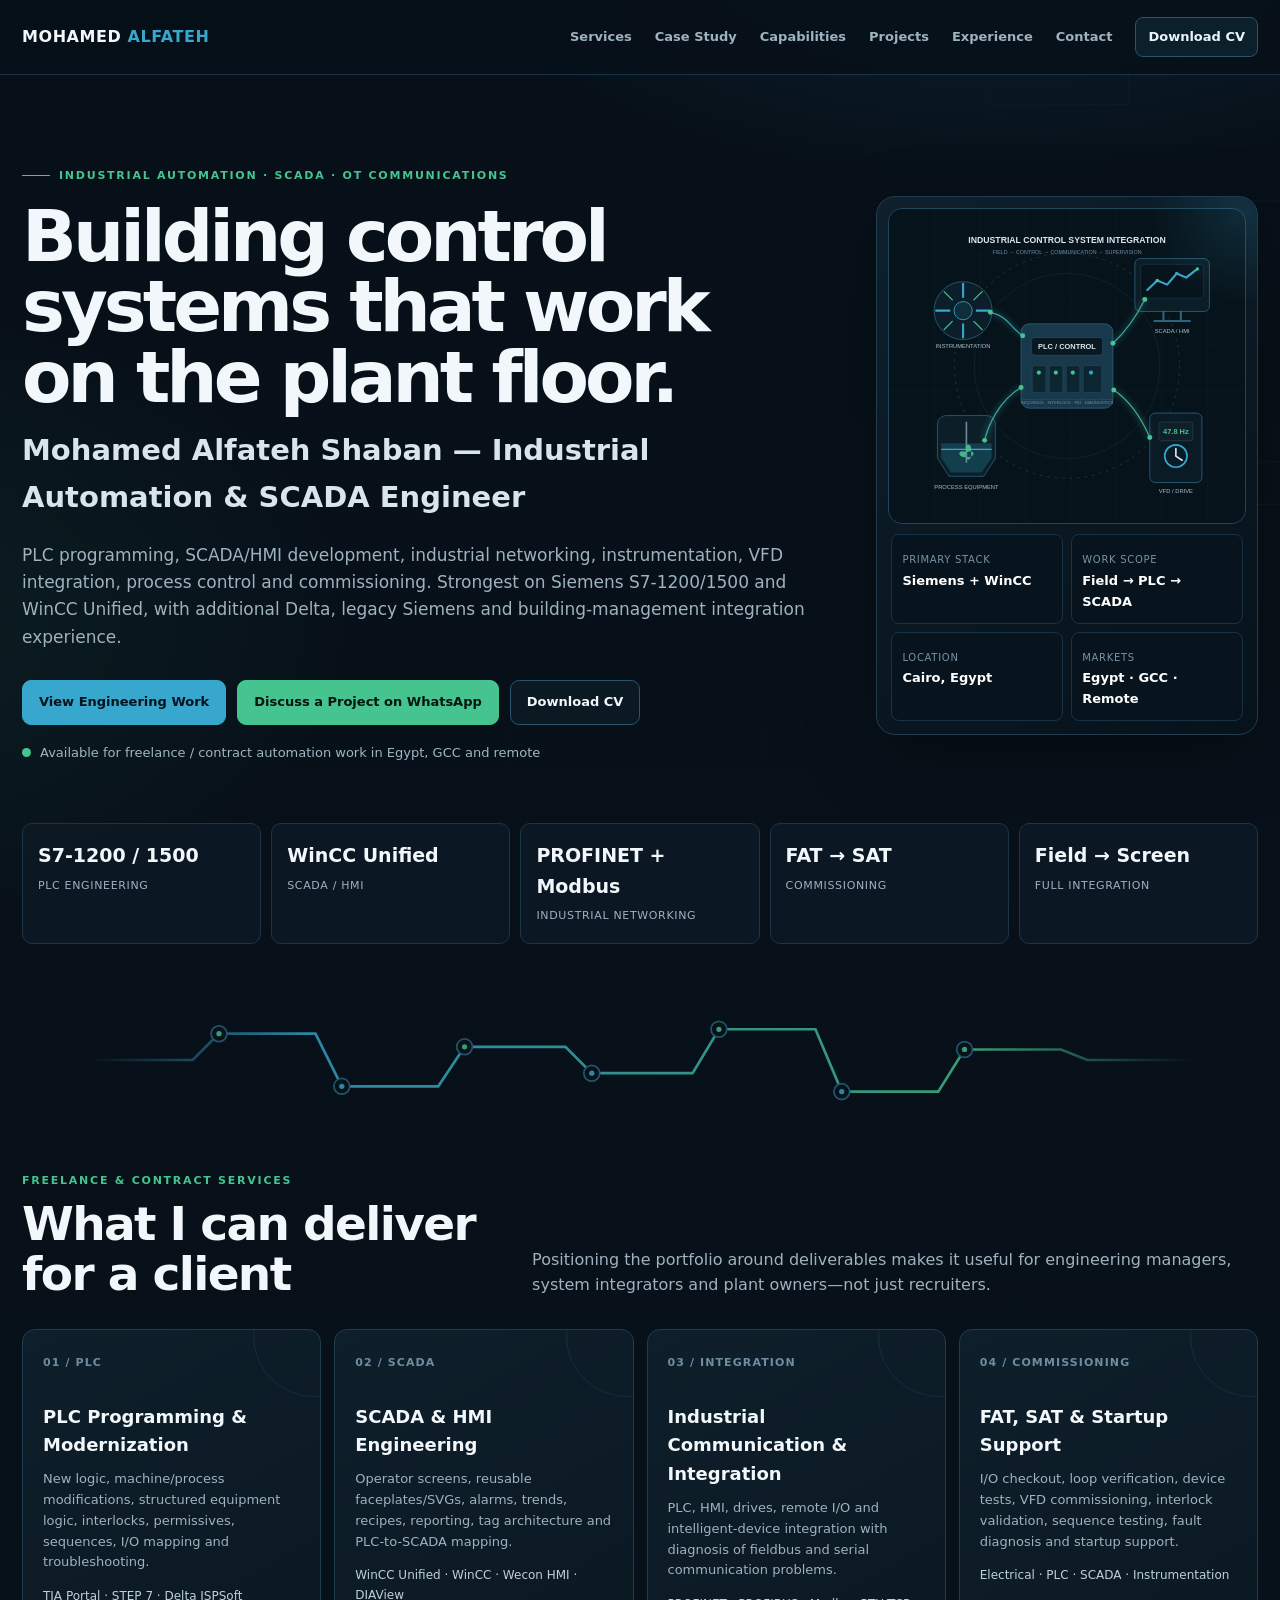
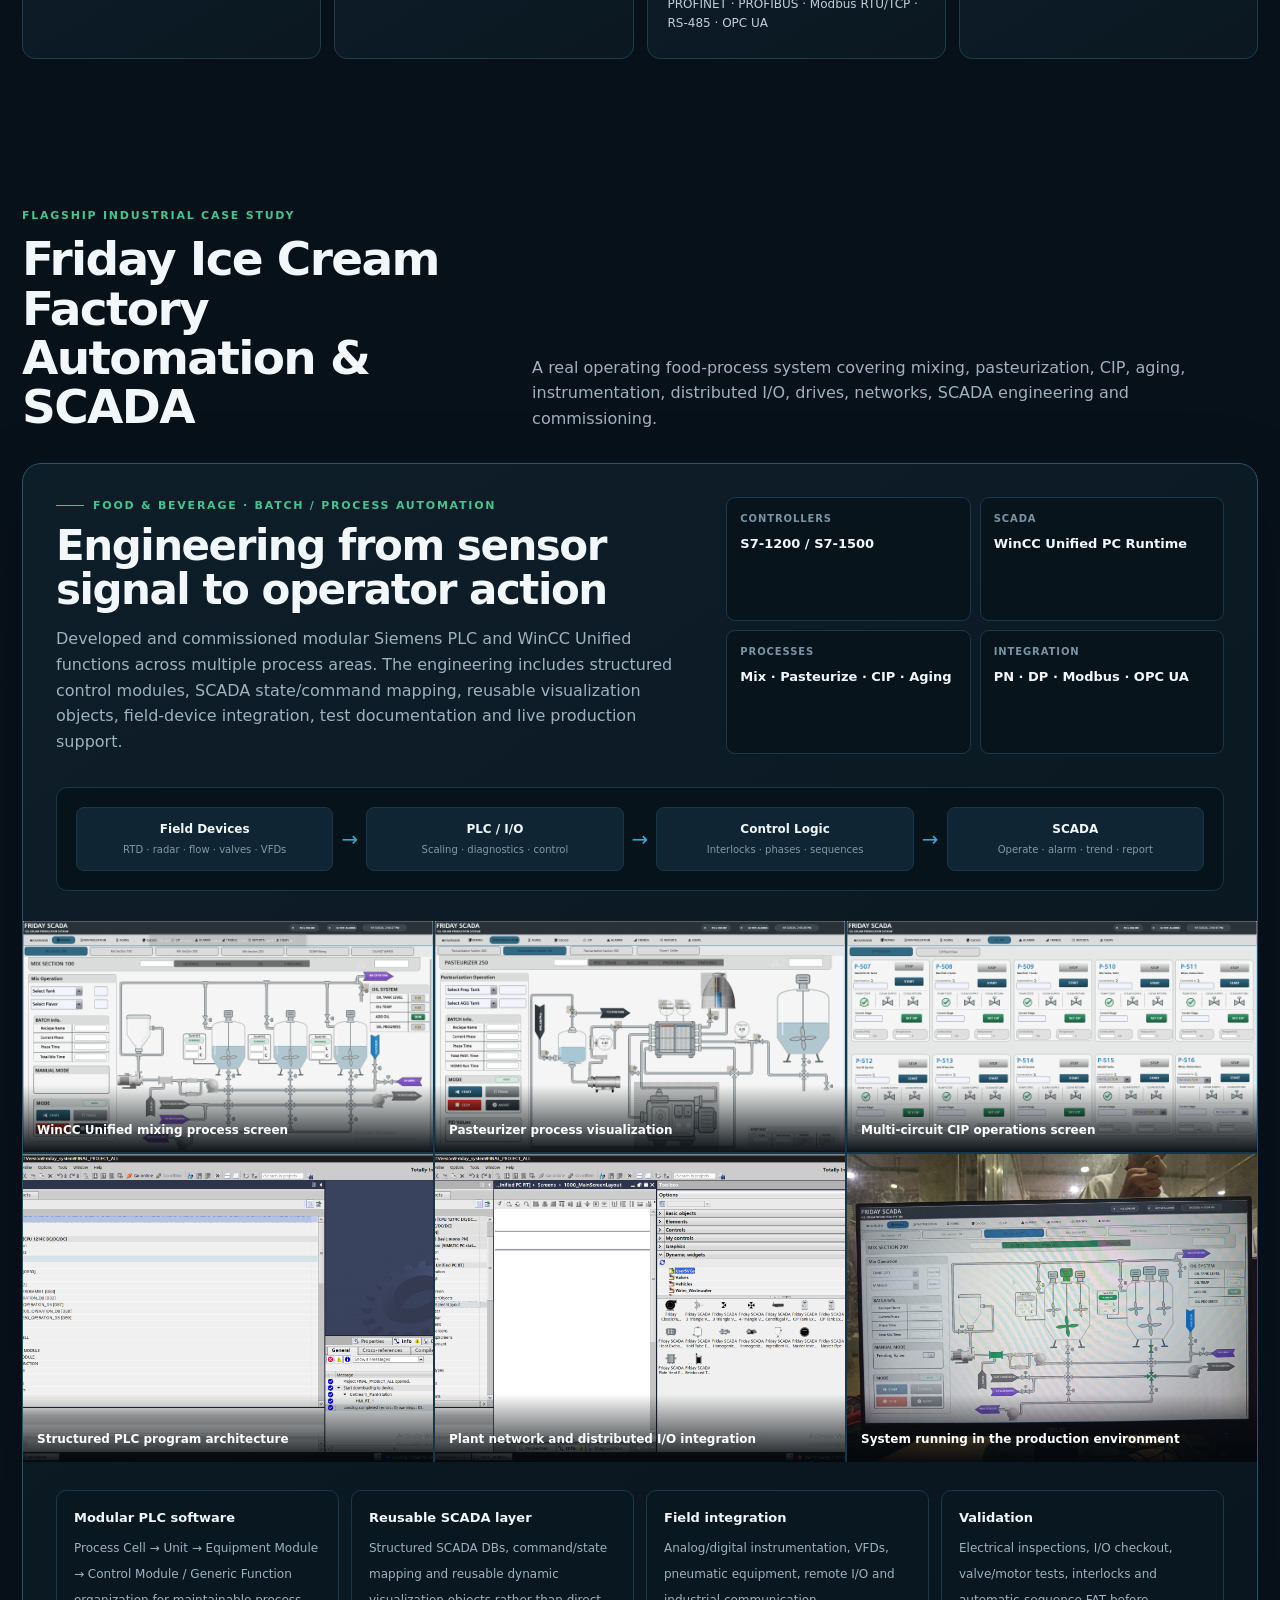
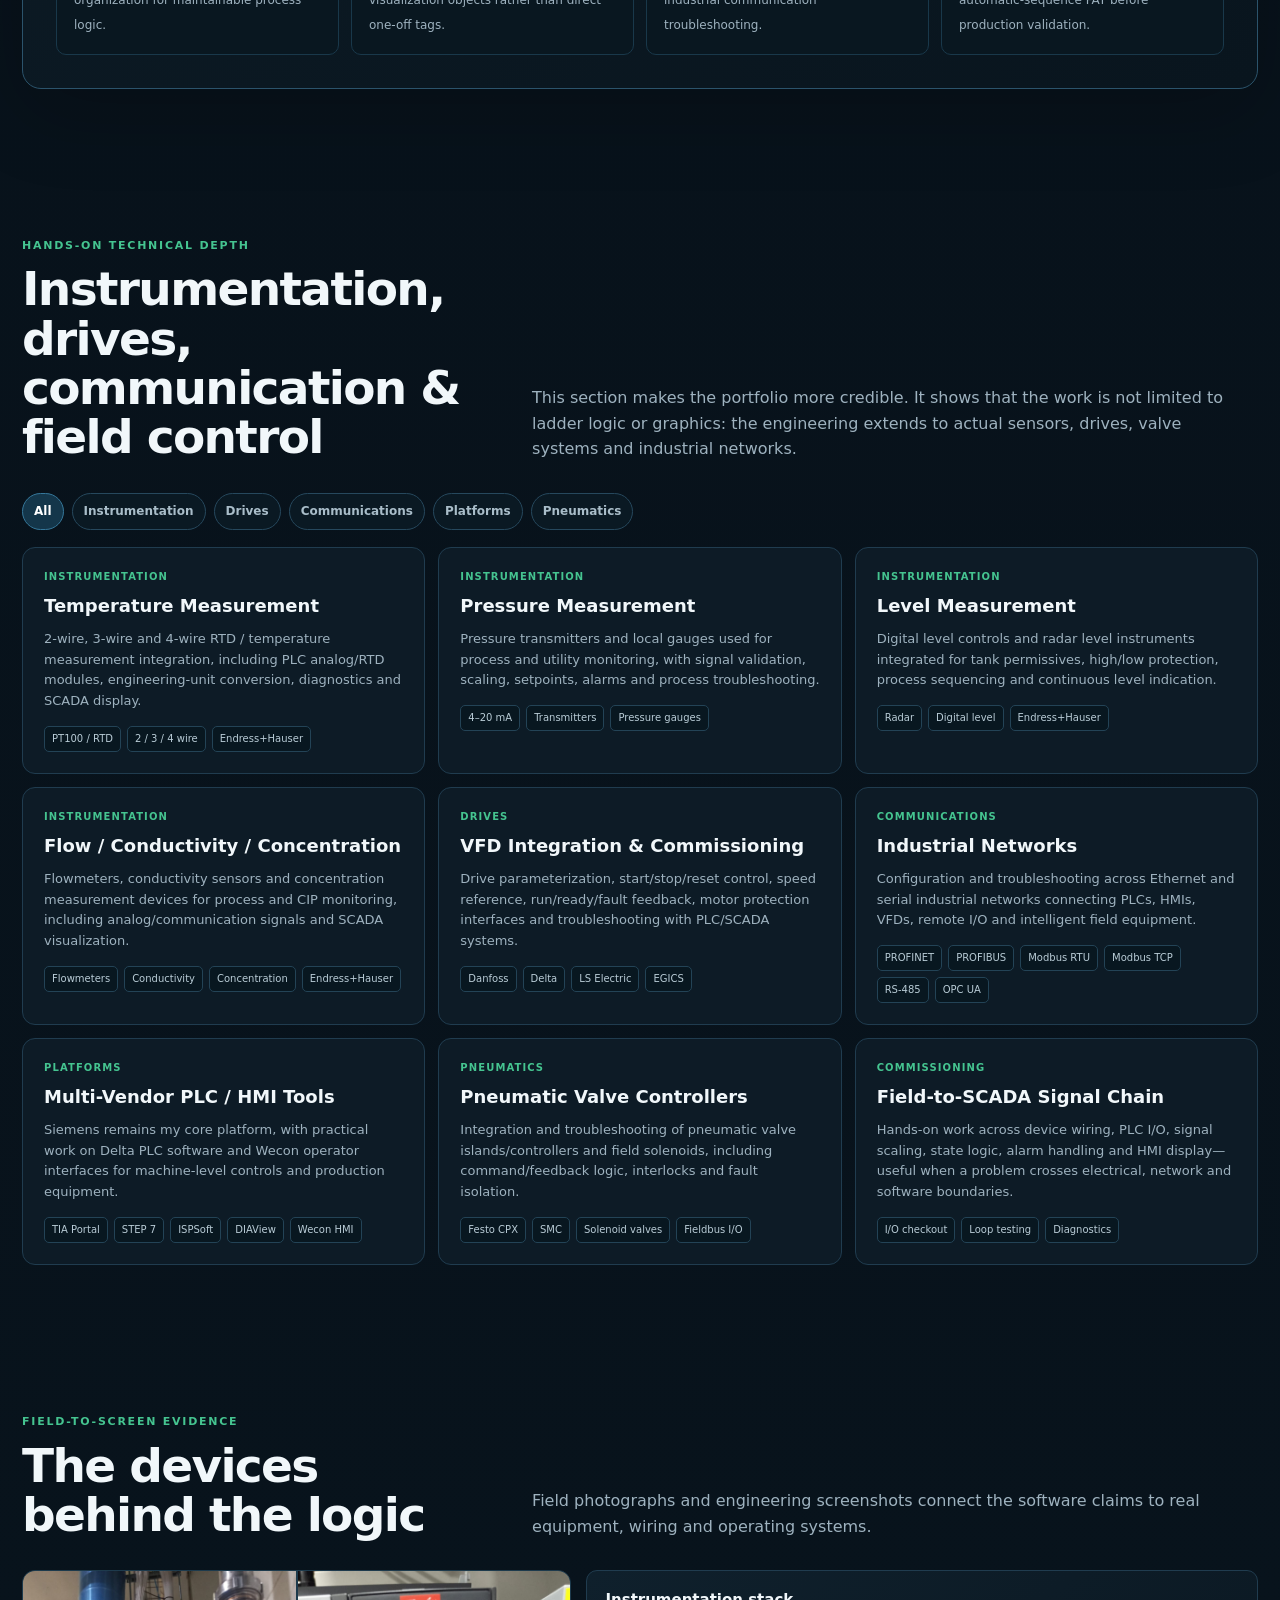
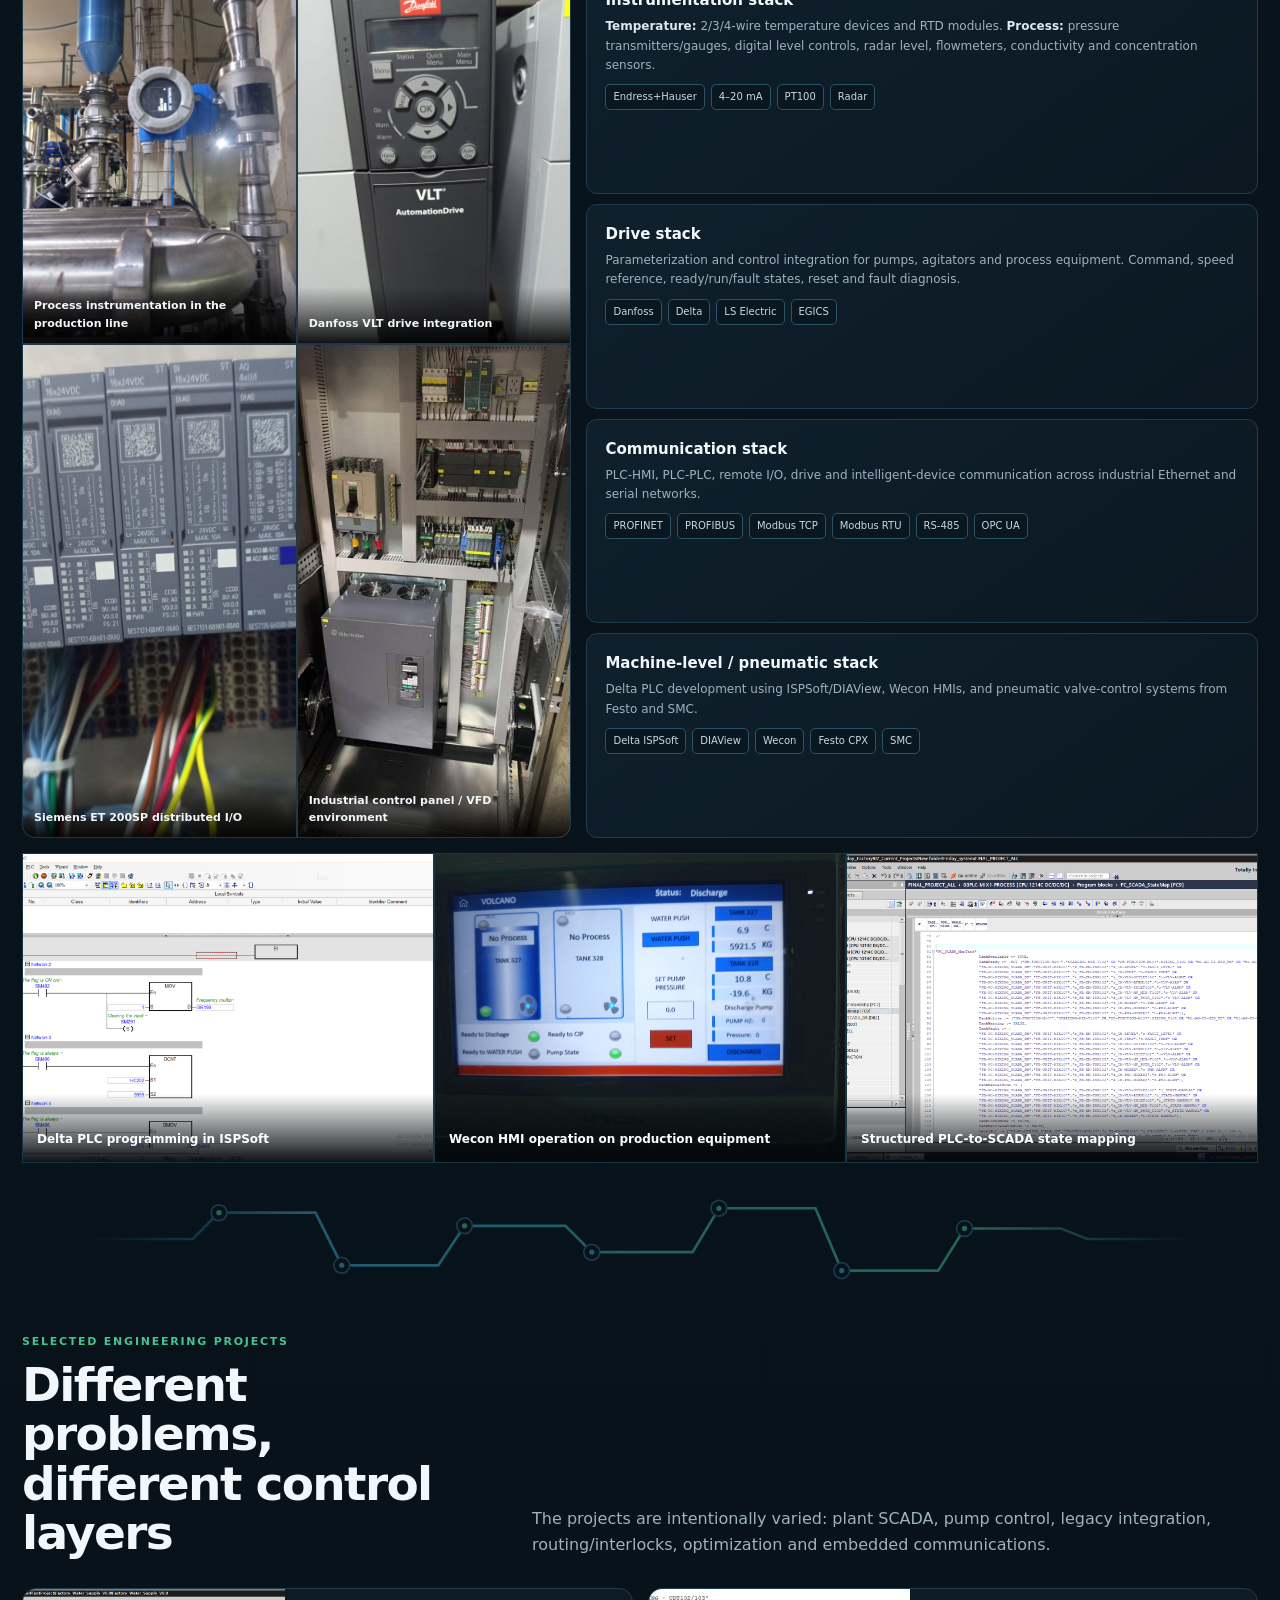
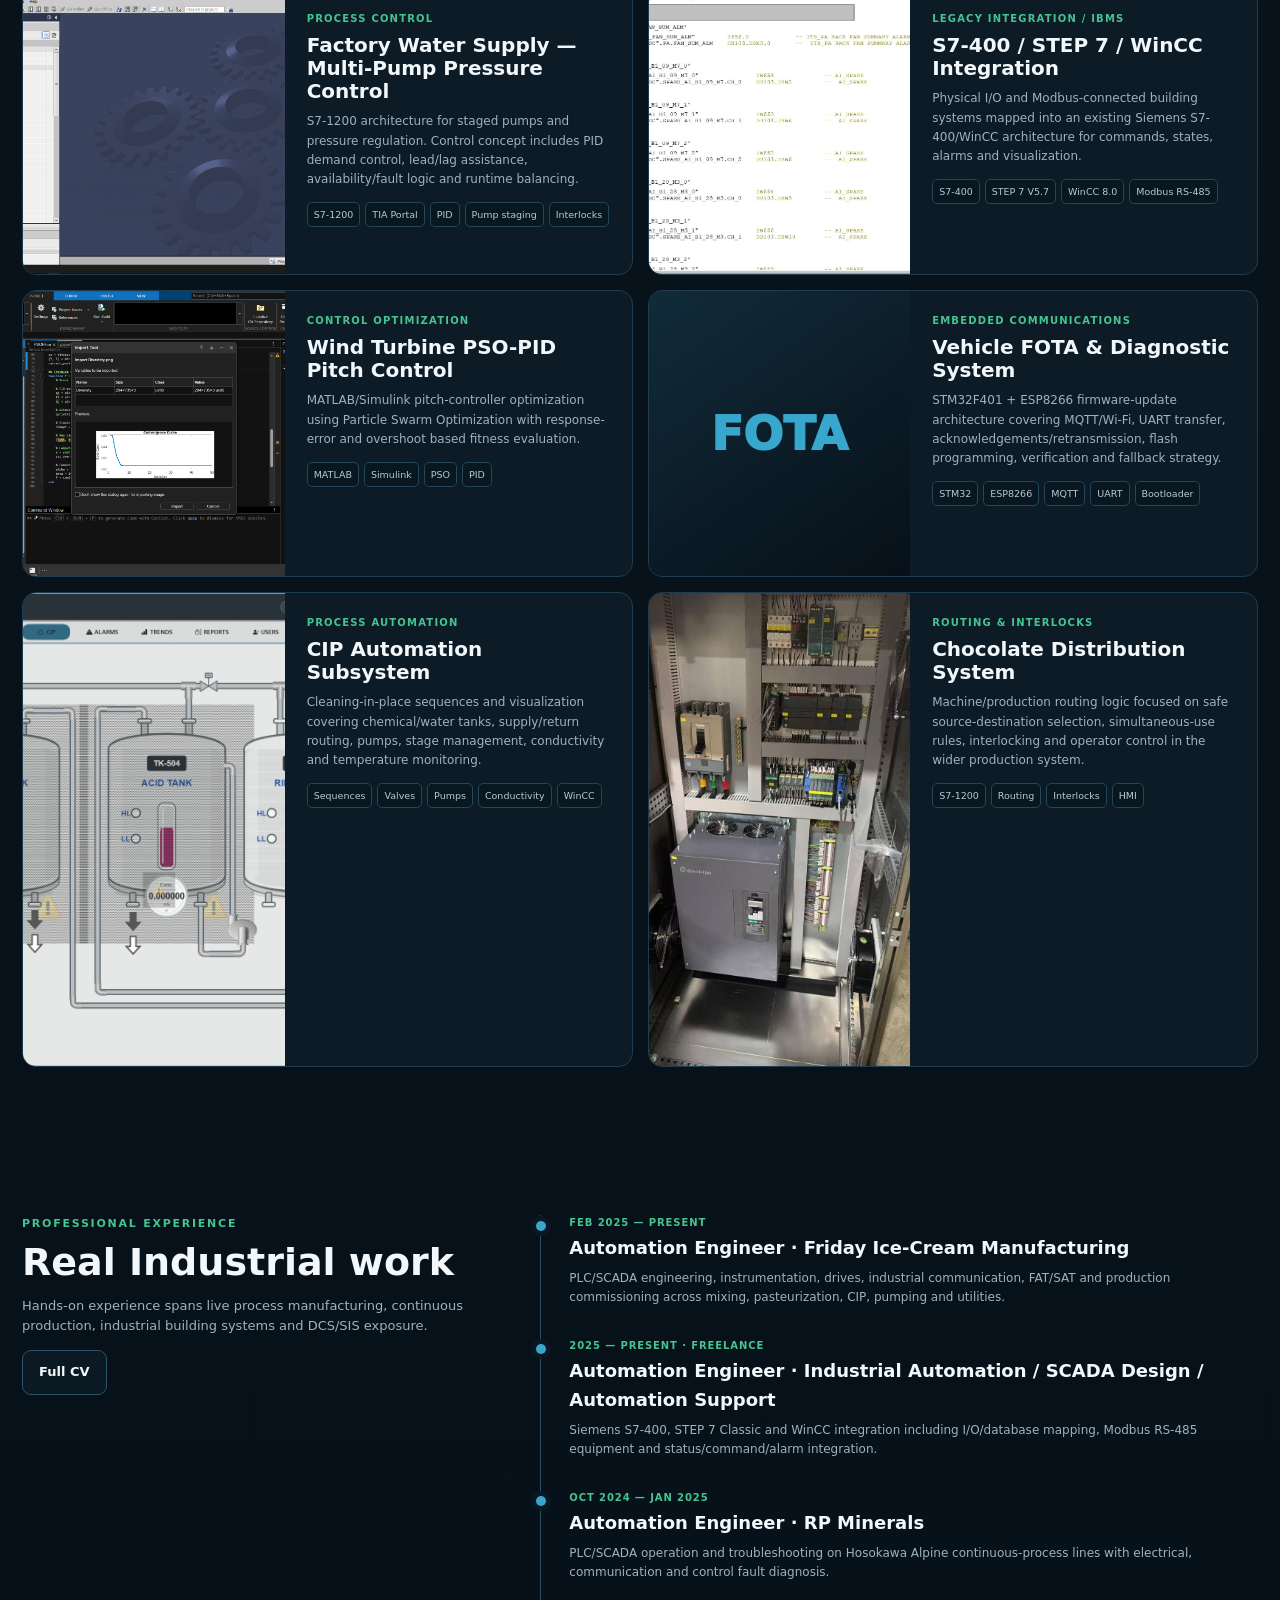
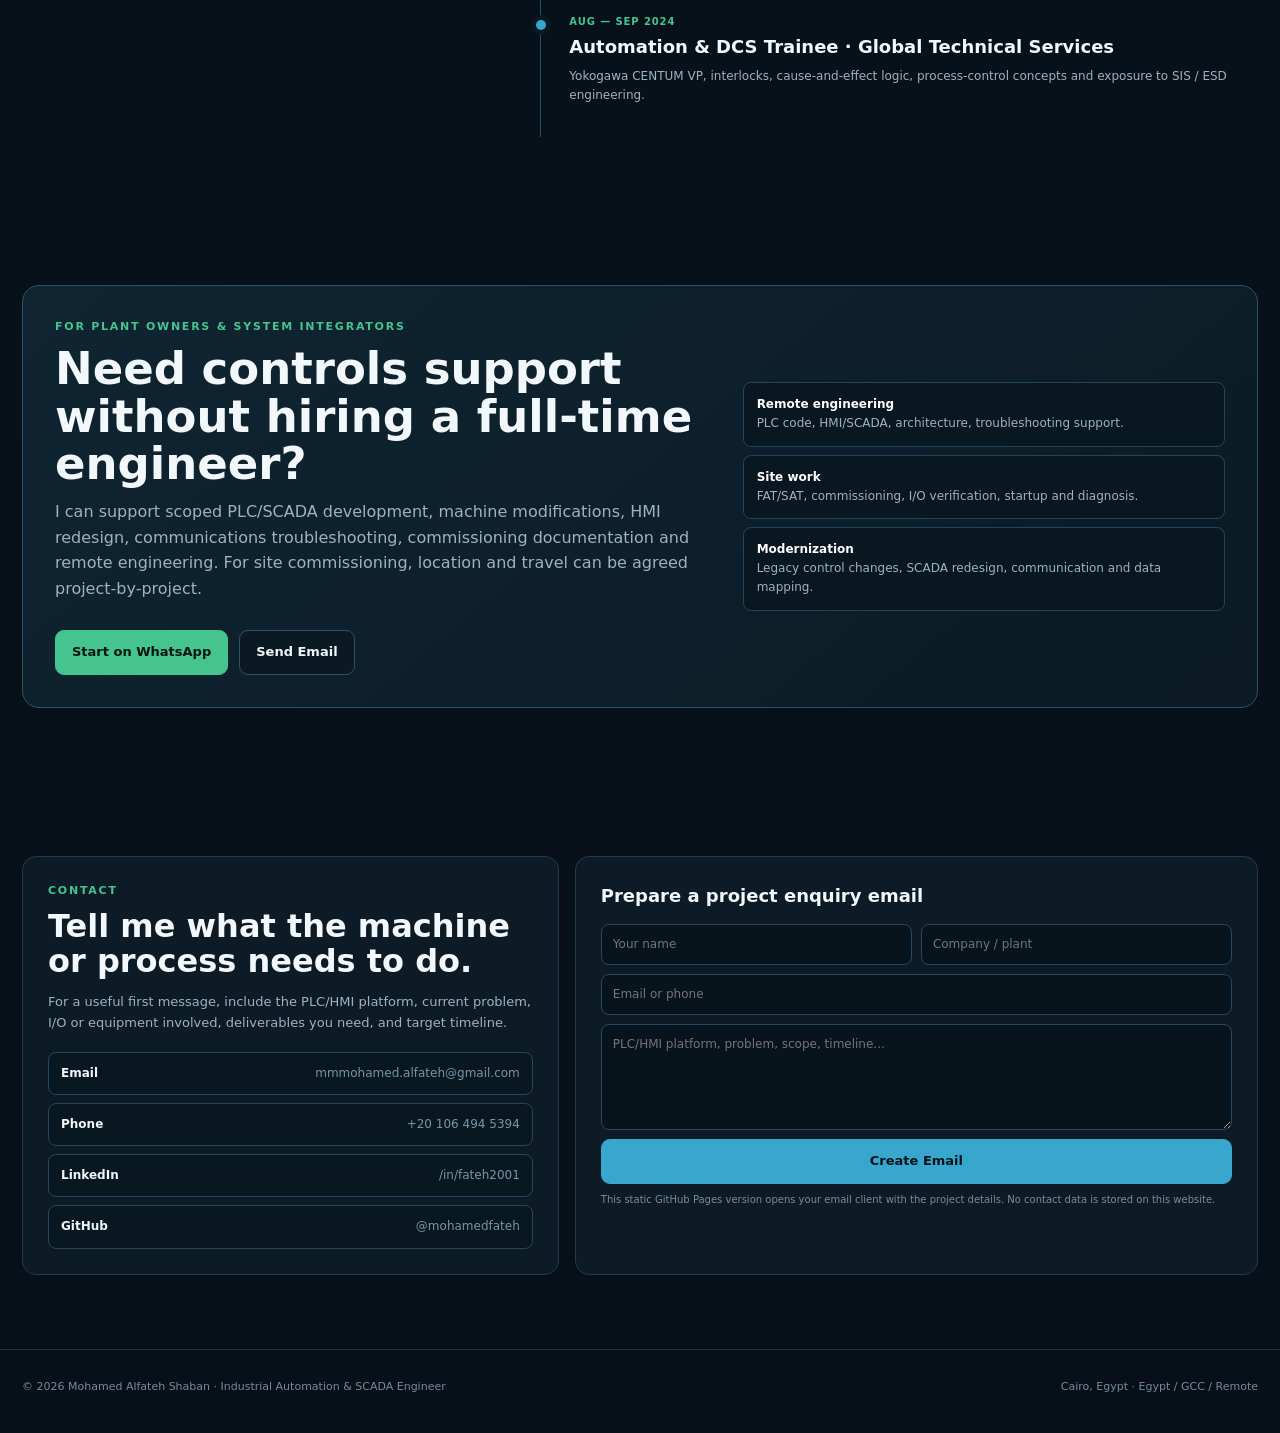
==== commit 58de3328: "Add files via upload" ====
--- a/index.html
+++ b/index.html
@@ -33,7 +33,7 @@
   <div class="wrap hero-grid">
     <div class="reveal">
       <div class="eyebrow">Industrial Automation · SCADA · OT Communications</div>
-      <h1>I build control systems that work on the plant floor.</h1>
+      <h1>Building control systems that work on the plant floor.</h1>
       <p class="hero-title">Mohamed Alfateh Shaban — Industrial Automation & SCADA Engineer</p>
       <p class="lead">PLC programming, SCADA/HMI development, industrial networking, instrumentation, VFD integration, process control and commissioning. Strongest on Siemens S7-1200/1500 and WinCC Unified, with additional Delta, legacy Siemens and building-management integration experience.</p>
       <div class="hero-actions">
@@ -158,10 +158,10 @@
 
 <section id="experience">
   <div class="wrap experience-grid">
-    <aside class="experience-aside reveal"><div class="section-kicker">Professional experience</div><h2>Industrial work, not just training projects</h2><p>Hands-on experience spans live process manufacturing, continuous production, industrial building systems and DCS/SIS exposure.</p><a class="btn ghost" href="assets/Mohamed_Alfateh_Shaban_CV.pdf" target="_blank">Full CV</a></aside>
+    <aside class="experience-aside reveal"><div class="section-kicker">Professional experience</div><h2>Real Industrial work</h2><p>Hands-on experience spans live process manufacturing, continuous production, industrial building systems and DCS/SIS exposure.</p><a class="btn ghost" href="assets/Mohamed_Alfateh_Shaban_CV.pdf" target="_blank">Full CV</a></aside>
     <div class="timeline">
       <div class="job reveal"><div class="date">Feb 2025 — Present</div><h3>Automation Engineer · Friday Ice-Cream Manufacturing</h3><p>PLC/SCADA engineering, instrumentation, drives, industrial communication, FAT/SAT and production commissioning across mixing, pasteurization, CIP, pumping and utilities.</p></div>
-      <div class="job reveal"><div class="date">2026 — Present · Freelance / Singapore</div><h3>Automation Engineer · Industrial Automation / IBMS</h3><p>Siemens S7-400, STEP 7 Classic and WinCC integration including I/O/database mapping, Modbus RS-485 equipment and status/command/alarm integration.</p></div>
+      <div class="job reveal"><div class="date">2025 — Present · Freelance</div><h3>Automation Engineer · Industrial Automation / SCADA Design / Automation Support</h3><p>Siemens S7-400, STEP 7 Classic and WinCC integration including I/O/database mapping, Modbus RS-485 equipment and status/command/alarm integration.</p></div>
       <div class="job reveal"><div class="date">Oct 2024 — Jan 2025</div><h3>Automation Engineer · RP Minerals</h3><p>PLC/SCADA operation and troubleshooting on Hosokawa Alpine continuous-process lines with electrical, communication and control fault diagnosis.</p></div>
       <div class="job reveal"><div class="date">Aug — Sep 2024</div><h3>Automation & DCS Trainee · Global Technical Services</h3><p>Yokogawa CENTUM VP, interlocks, cause-and-effect logic, process-control concepts and exposure to SIS / ESD engineering.</p></div>
     </div>
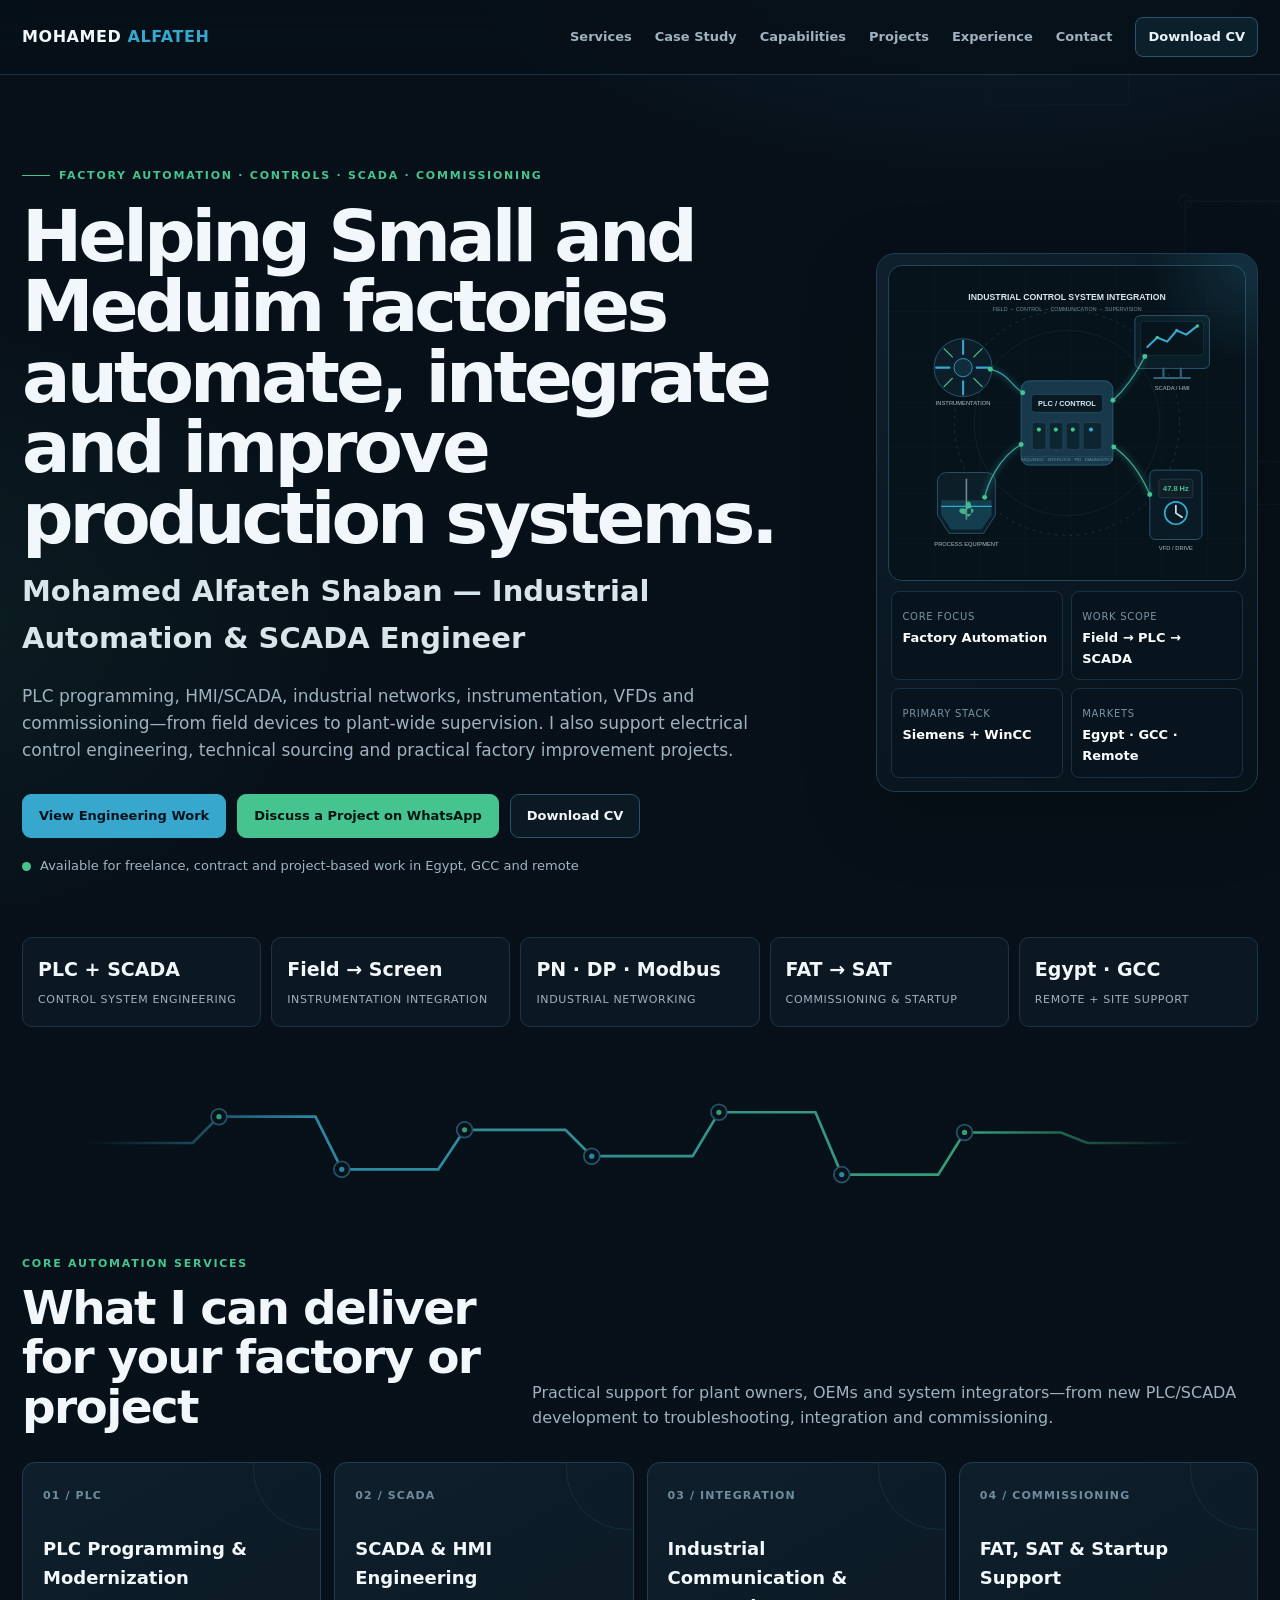
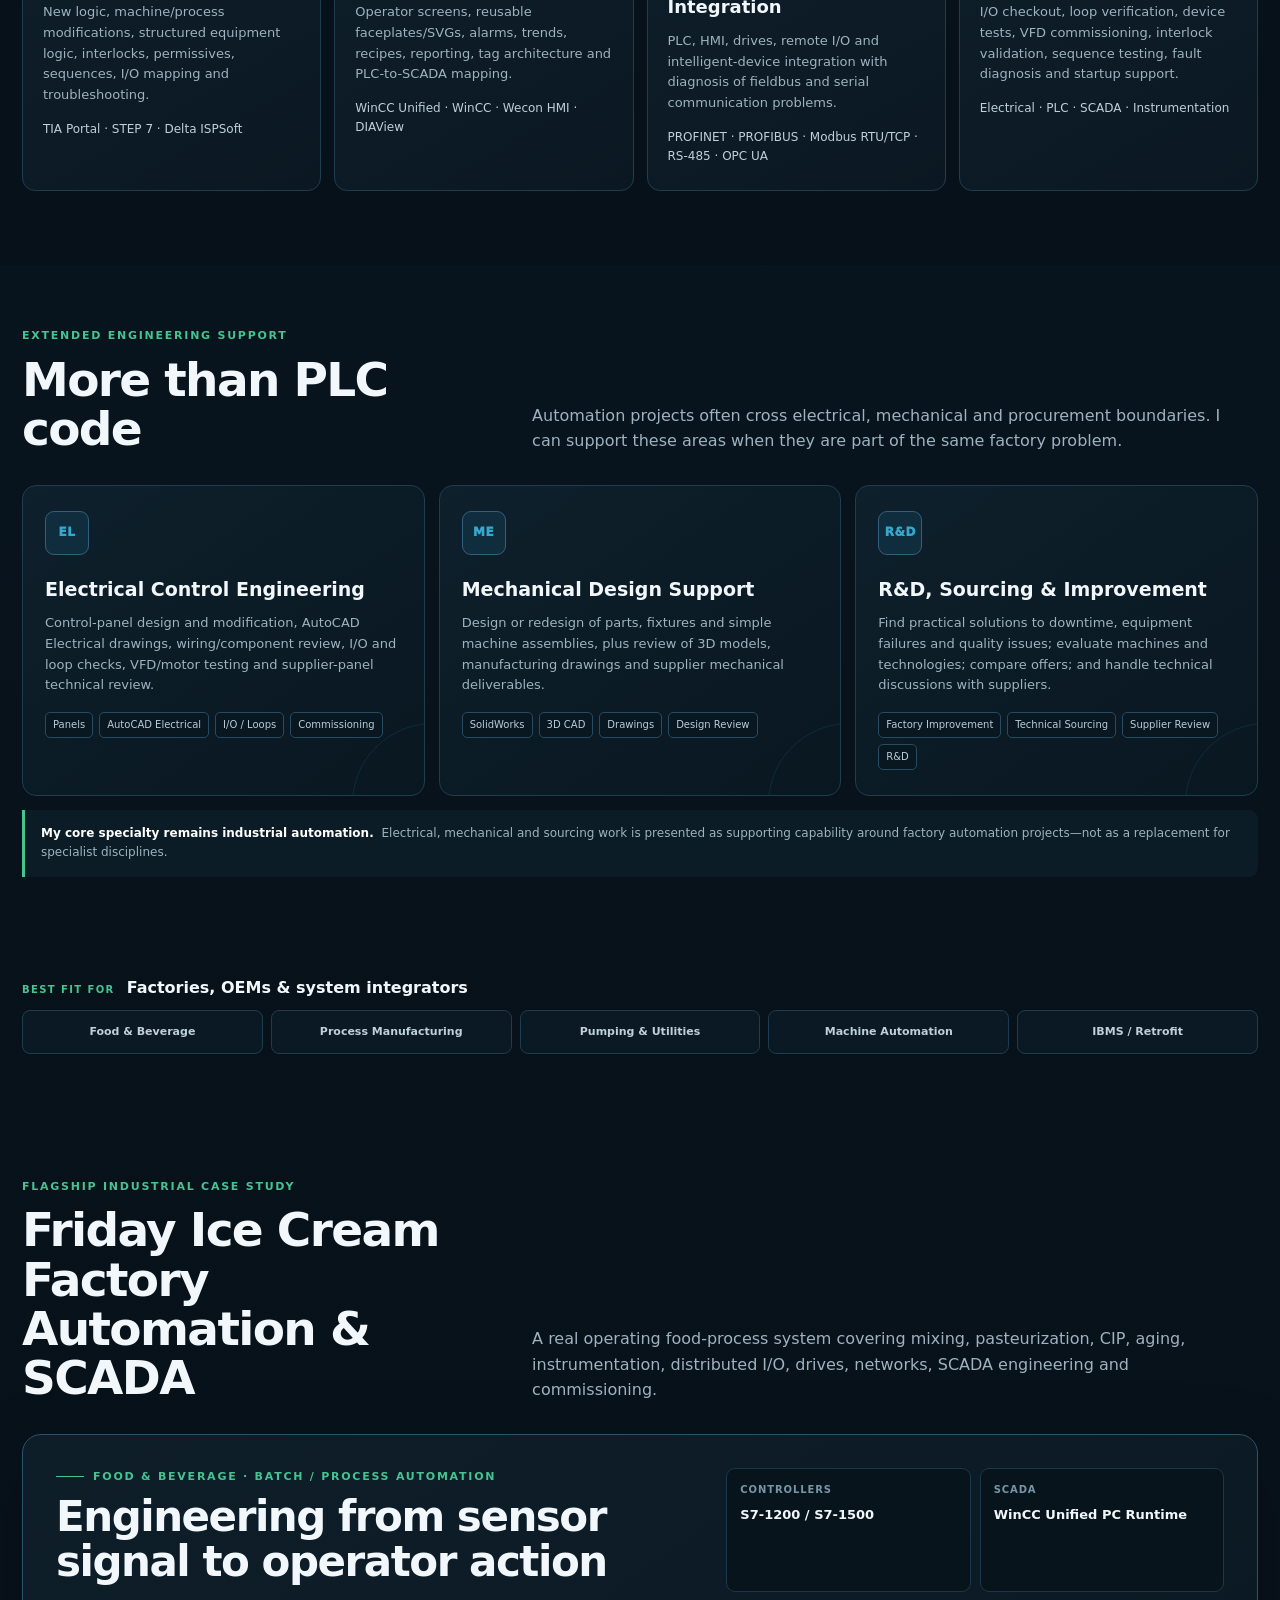
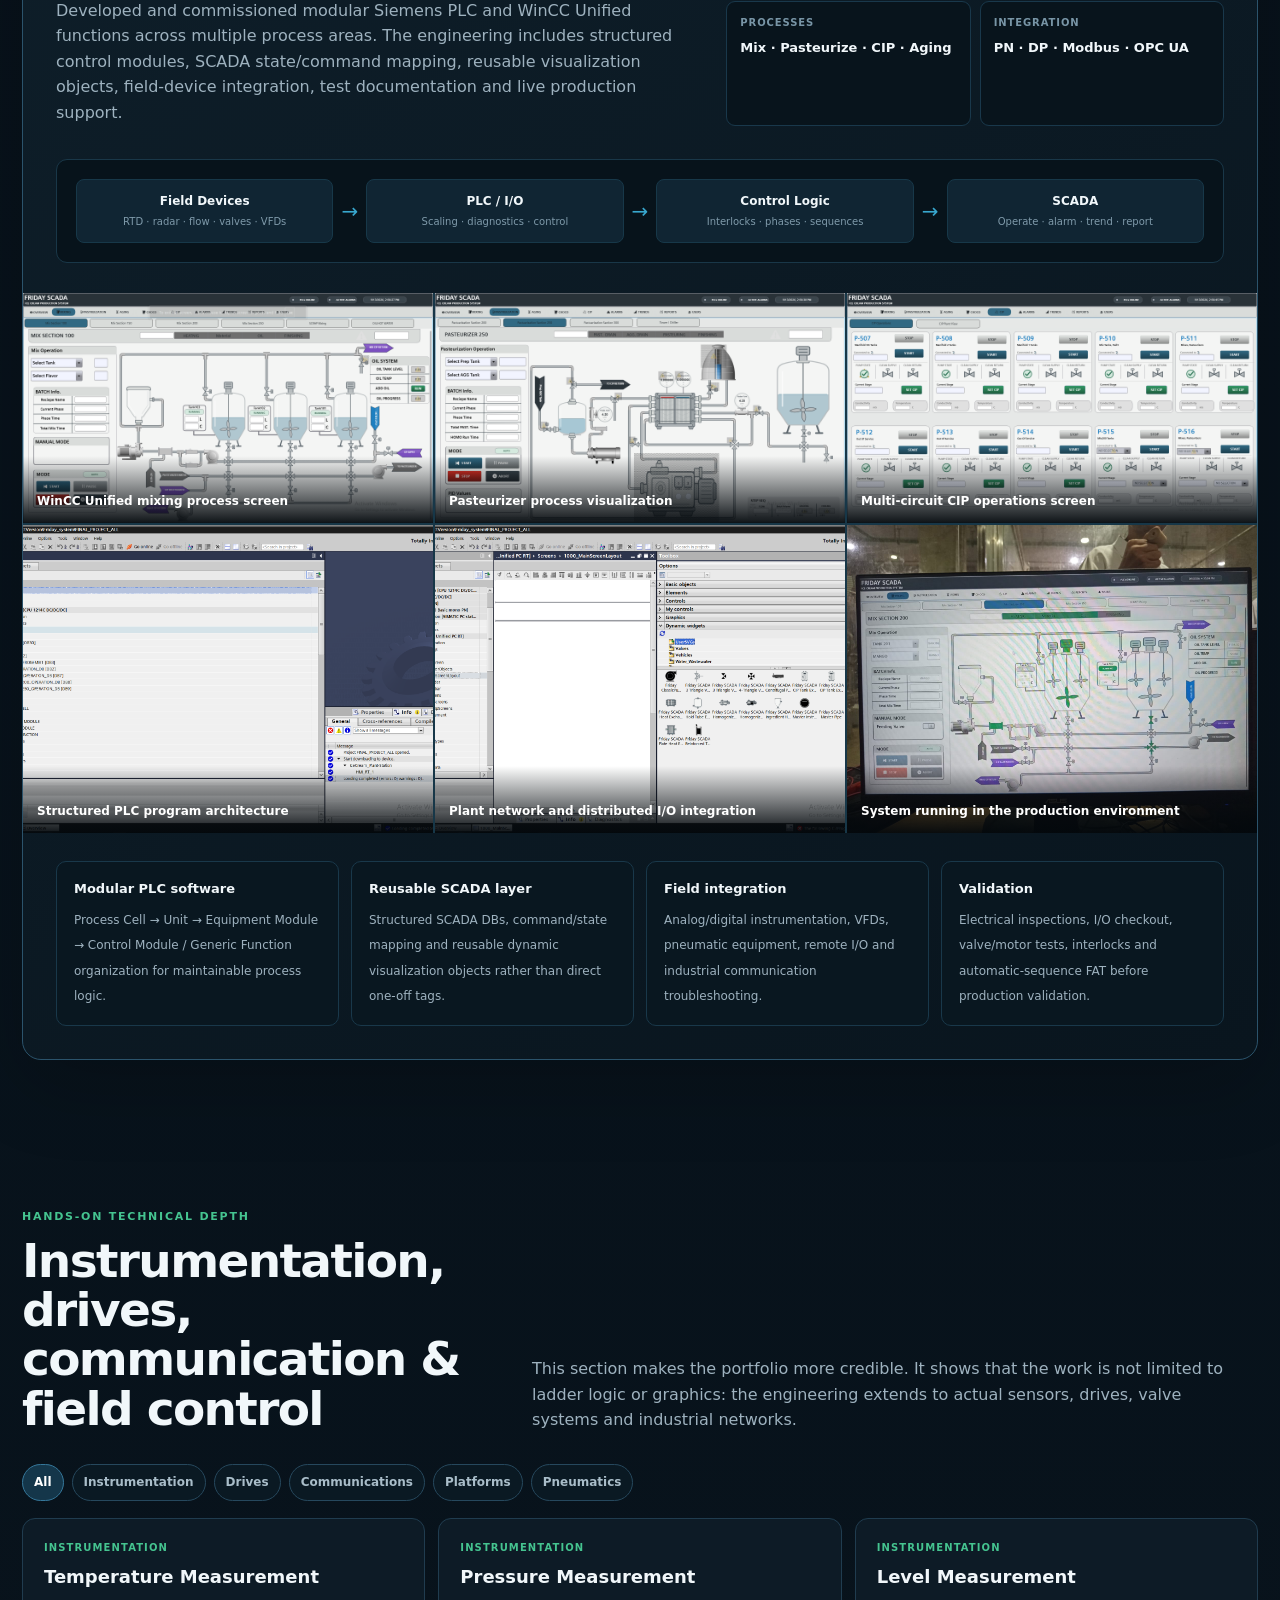
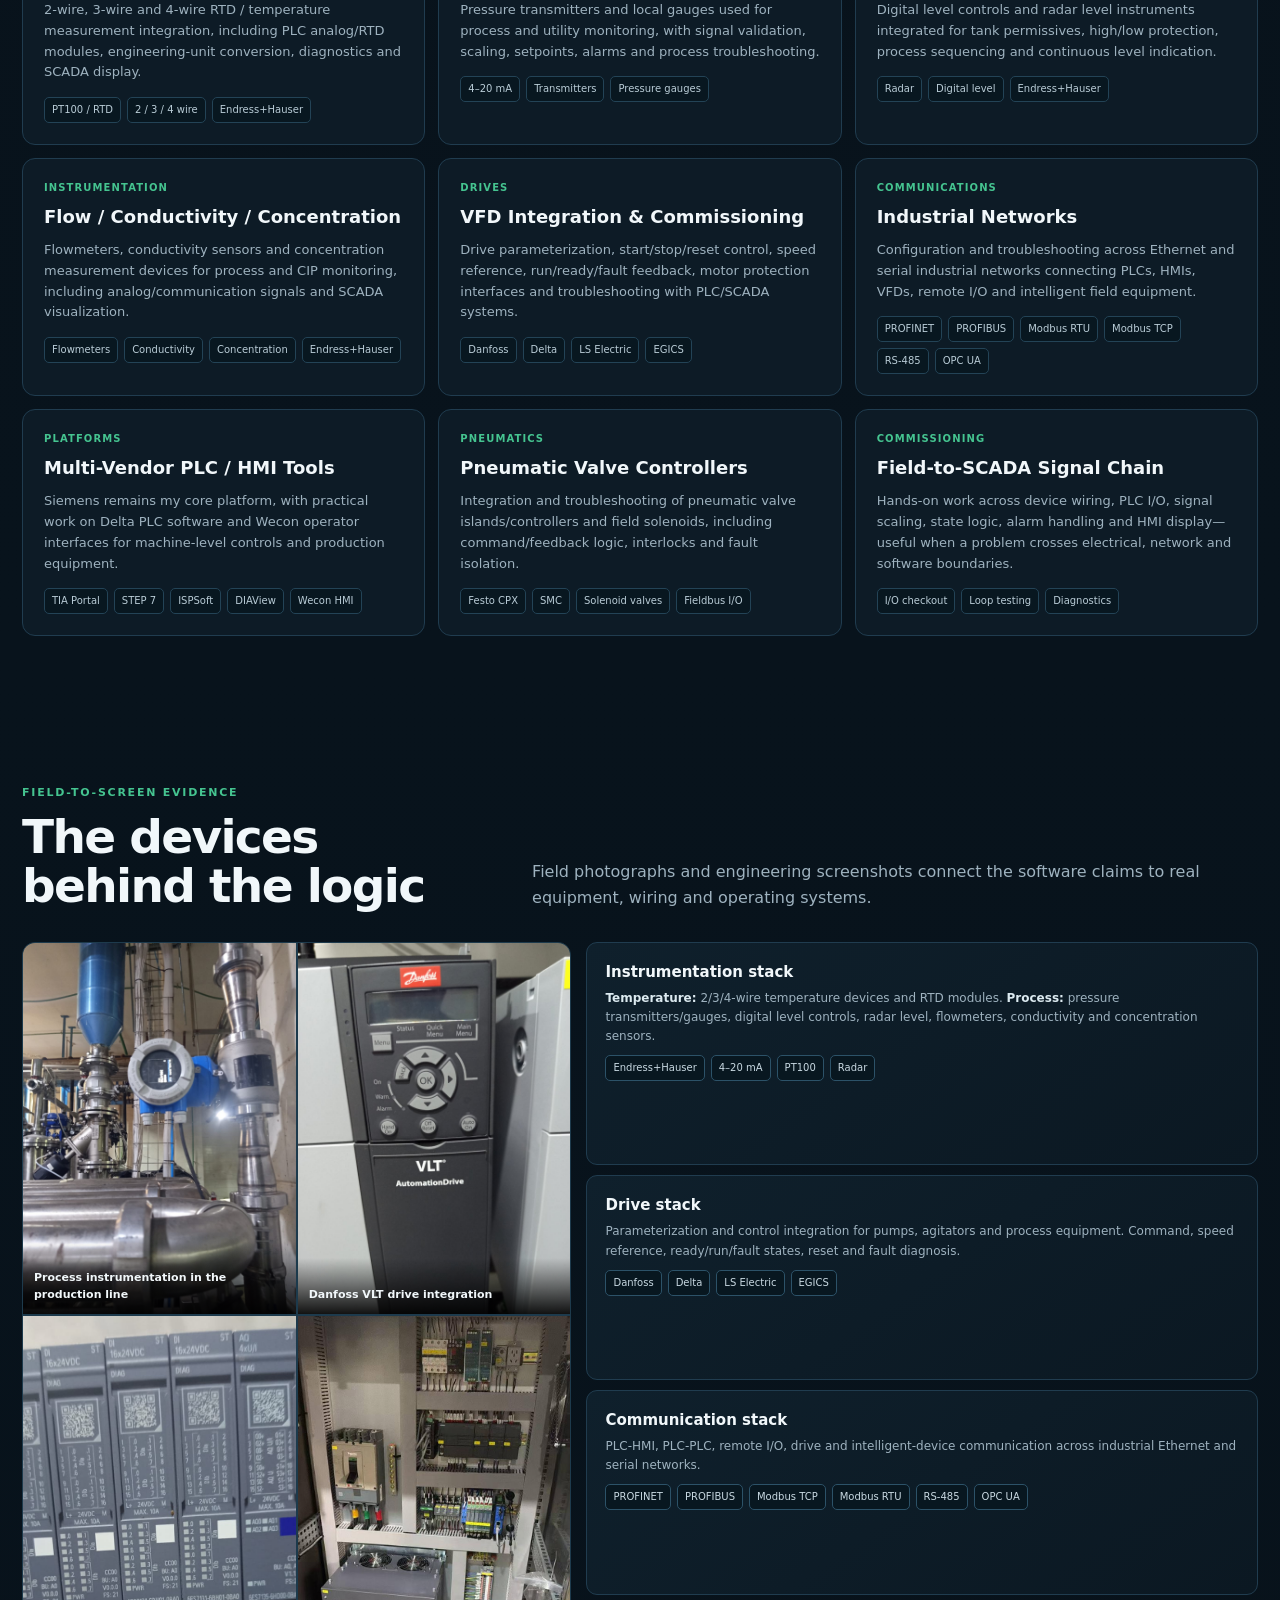
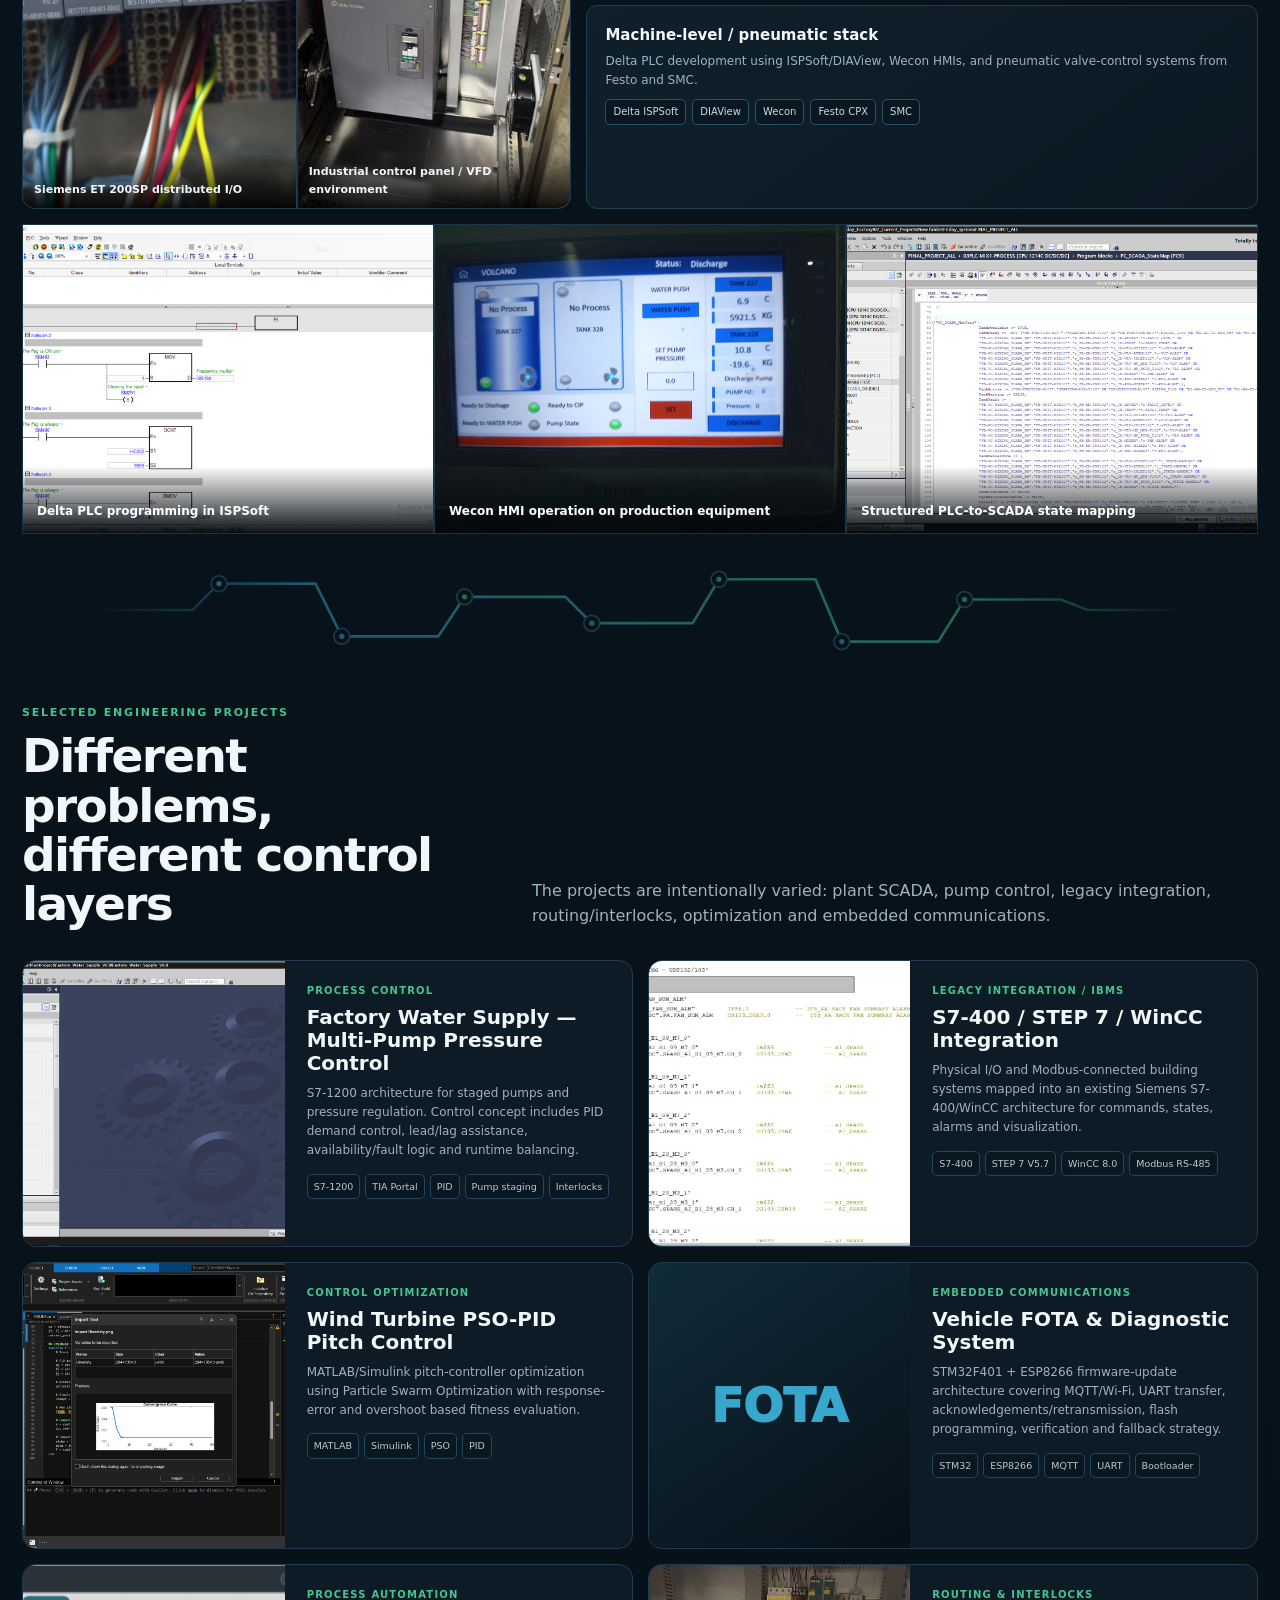
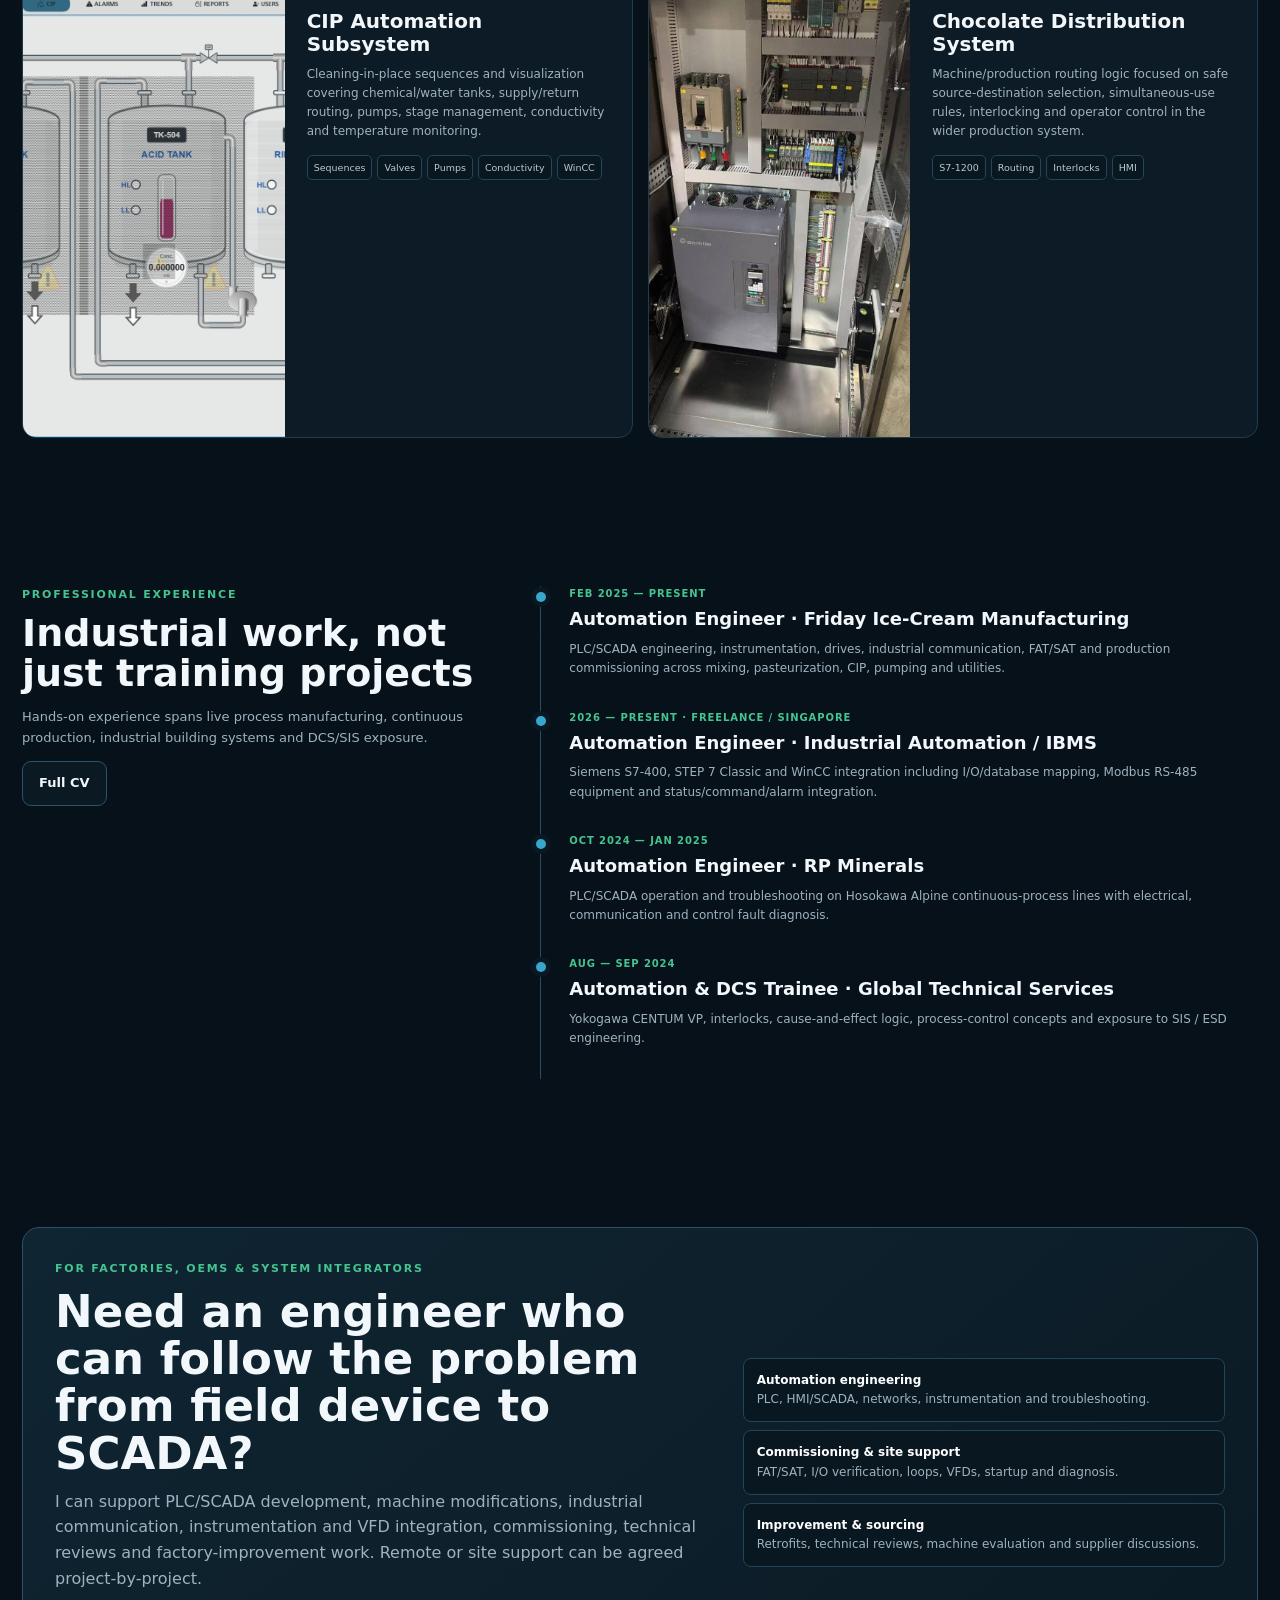
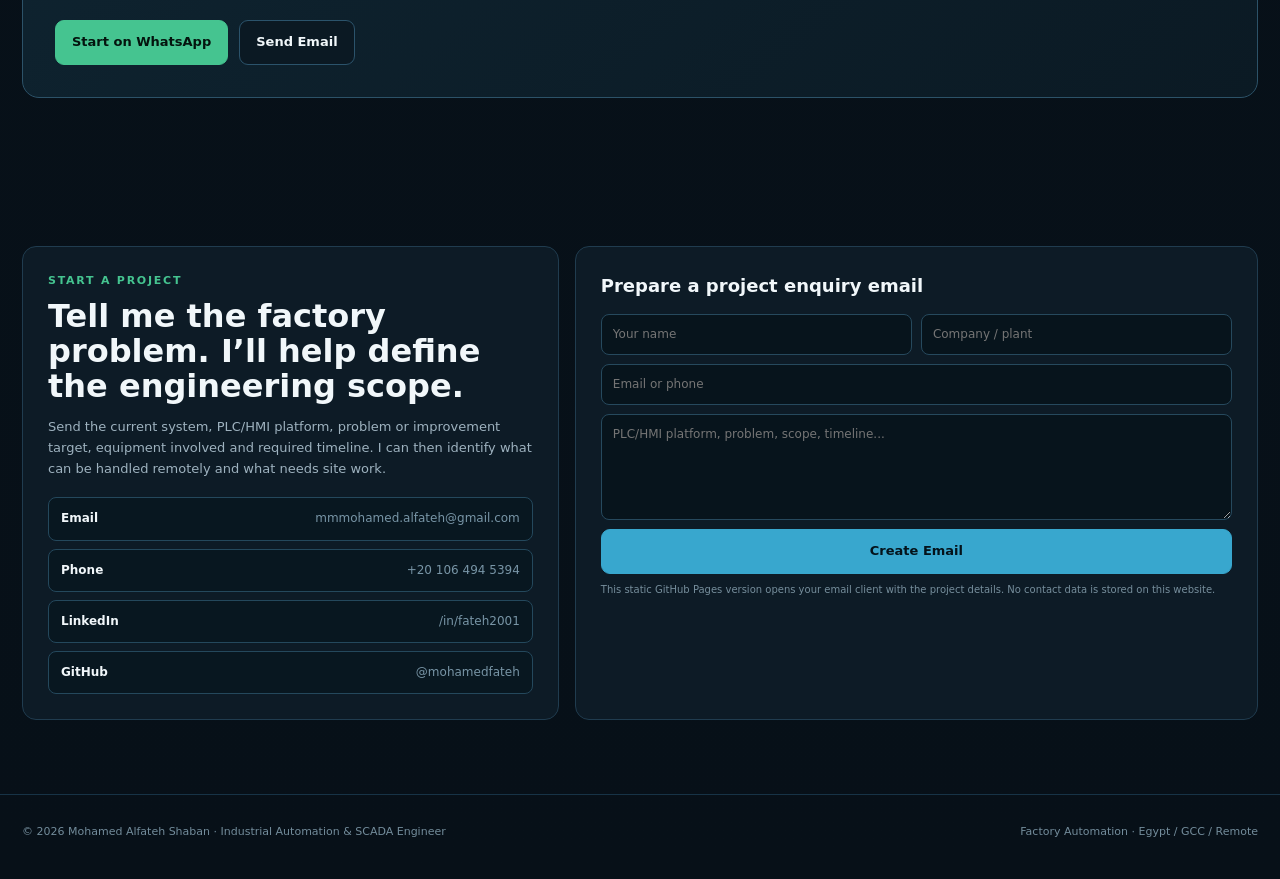
==== commit bdaee9d1: "Add files via upload" ====
--- a/index.html
+++ b/index.html
@@ -4,11 +4,11 @@
   <meta charset="utf-8">
   <meta name="viewport" content="width=device-width,initial-scale=1">
   <title>Mohamed Alfateh Shaban | Industrial Automation & SCADA Engineer</title>
-  <meta name="description" content="Industrial Automation & SCADA Engineer specializing in Siemens PLCs, WinCC Unified, instrumentation, VFDs, industrial networks, commissioning and process control. Available for projects in Egypt, GCC and remote.">
-  <meta name="keywords" content="PLC Engineer Egypt, SCADA Engineer Egypt, Siemens TIA Portal, WinCC Unified, Industrial Automation, PLC Freelancer, Automation Engineer GCC, PROFINET, Modbus, instrumentation, VFD commissioning">
+  <meta name="description" content="Mohamed Alfateh Shaban is an Industrial Automation & SCADA Engineer helping factories automate, troubleshoot, commission and improve production systems. PLC, HMI/SCADA, industrial networks, instrumentation, VFDs and technical integration for Egypt, GCC and remote projects.">
+  <meta name="keywords" content="Industrial Automation Engineer Egypt, PLC Engineer Egypt, SCADA Engineer Egypt, Automation Freelancer GCC, Siemens TIA Portal, WinCC Unified, PLC Programming, HMI SCADA, PROFINET, PROFIBUS, Modbus, instrumentation, VFD commissioning, FAT SAT, factory automation, technical sourcing">
   <meta name="author" content="Mohamed Alfateh Shaban">
   <meta property="og:title" content="Mohamed Alfateh Shaban — Industrial Automation & SCADA Engineer">
-  <meta property="og:description" content="PLC, SCADA, instrumentation, industrial communications, process control and commissioning — from field devices to plant-wide operation.">
+  <meta property="og:description" content="Factory automation, PLC, SCADA/HMI, industrial networks, instrumentation, VFDs and commissioning — from field devices to plant-wide operation.">
   <meta property="og:type" content="website">
   <meta property="og:image" content="assets/live-mix.jpg">
   <meta name="theme-color" content="#071019">
@@ -32,43 +32,62 @@
 <section class="hero">
   <div class="wrap hero-grid">
     <div class="reveal">
-      <div class="eyebrow">Industrial Automation · SCADA · OT Communications</div>
-      <h1>Building control systems that work on the plant floor.</h1>
+      <div class="eyebrow">Factory Automation · Controls · SCADA · Commissioning</div>
+      <h1>Helping Small and Meduim factories automate, integrate and improve production systems.</h1>
       <p class="hero-title">Mohamed Alfateh Shaban — Industrial Automation & SCADA Engineer</p>
-      <p class="lead">PLC programming, SCADA/HMI development, industrial networking, instrumentation, VFD integration, process control and commissioning. Strongest on Siemens S7-1200/1500 and WinCC Unified, with additional Delta, legacy Siemens and building-management integration experience.</p>
+      <p class="lead">PLC programming, HMI/SCADA, industrial networks, instrumentation, VFDs and commissioning—from field devices to plant-wide supervision. I also support electrical control engineering, technical sourcing and practical factory improvement projects.</p>
       <div class="hero-actions">
         <a class="btn primary" href="#work">View Engineering Work</a>
         <a class="btn green" href="https://wa.me/201064945394?text=Hello%20Mohamed%2C%20I%20have%20an%20automation%20project%20to%20discuss." target="_blank">Discuss a Project on WhatsApp</a>
         <a class="btn ghost" href="assets/Mohamed_Alfateh_Shaban_CV.pdf" target="_blank">Download CV</a>
       </div>
-      <div class="availability"><span class="pulse"></span>Available for freelance / contract automation work in Egypt, GCC and remote</div>
+      <div class="availability"><span class="pulse"></span>Available for freelance, contract and project-based work in Egypt, GCC and remote</div>
     </div>
     <aside class="hero-card hero-visual reveal" aria-label="Industrial automation system graphic">
       <div class="visual-frame">
         <img src="assets/automation-hero.svg" alt="Vector diagram showing instrumentation, PLC control, SCADA, VFDs and process equipment">
       </div>
-      <div class="mini"><div><span>Primary stack</span><b>Siemens + WinCC</b></div><div><span>Work scope</span><b>Field → PLC → SCADA</b></div><div><span>Location</span><b>Cairo, Egypt</b></div><div><span>Markets</span><b>Egypt · GCC · Remote</b></div></div>
+      <div class="mini"><div><span>Core focus</span><b>Factory Automation</b></div><div><span>Work scope</span><b>Field → PLC → SCADA</b></div><div><span>Primary stack</span><b>Siemens + WinCC</b></div><div><span>Markets</span><b>Egypt · GCC · Remote</b></div></div>
     </aside>
   </div>
 </section>
 <div class="trustbar"><div class="wrap trust-grid reveal">
-  <div class="trust"><strong>S7-1200 / 1500</strong><span>PLC engineering</span></div>
-  <div class="trust"><strong>WinCC Unified</strong><span>SCADA / HMI</span></div>
-  <div class="trust"><strong>PROFINET + Modbus</strong><span>Industrial networking</span></div>
-  <div class="trust"><strong>FAT → SAT</strong><span>Commissioning</span></div>
-  <div class="trust"><strong>Field → Screen</strong><span>Full integration</span></div>
+  <div class="trust"><strong>PLC + SCADA</strong><span>Control system engineering</span></div>
+  <div class="trust"><strong>Field → Screen</strong><span>Instrumentation integration</span></div>
+  <div class="trust"><strong>PN · DP · Modbus</strong><span>Industrial networking</span></div>
+  <div class="trust"><strong>FAT → SAT</strong><span>Commissioning & startup</span></div>
+  <div class="trust"><strong>Egypt · GCC</strong><span>Remote + site support</span></div>
 </div></div>
 <div class="vector-divider" aria-hidden="true"><img src="assets/automation-divider.svg" alt=""></div>
 
 <section id="services">
   <div class="wrap">
-    <div class="section-head reveal"><div><div class="section-kicker">Freelance & contract services</div><h2>What I can deliver for a client</h2></div><p>Positioning the portfolio around deliverables makes it useful for engineering managers, system integrators and plant owners—not just recruiters.</p></div>
+    <div class="section-head reveal"><div><div class="section-kicker">Core automation services</div><h2>What I can deliver for your factory or project</h2></div><p>Practical support for plant owners, OEMs and system integrators—from new PLC/SCADA development to troubleshooting, integration and commissioning.</p></div>
     <div class="services">
       <article class="service reveal"><div class="num">01 / PLC</div><h3>PLC Programming & Modernization</h3><p>New logic, machine/process modifications, structured equipment logic, interlocks, permissives, sequences, I/O mapping and troubleshooting.</p><div class="deliverables">TIA Portal · STEP 7 · Delta ISPSoft</div></article>
       <article class="service reveal"><div class="num">02 / SCADA</div><h3>SCADA & HMI Engineering</h3><p>Operator screens, reusable faceplates/SVGs, alarms, trends, recipes, reporting, tag architecture and PLC-to-SCADA mapping.</p><div class="deliverables">WinCC Unified · WinCC · Wecon HMI · DIAView</div></article>
       <article class="service reveal"><div class="num">03 / INTEGRATION</div><h3>Industrial Communication & Integration</h3><p>PLC, HMI, drives, remote I/O and intelligent-device integration with diagnosis of fieldbus and serial communication problems.</p><div class="deliverables">PROFINET · PROFIBUS · Modbus RTU/TCP · RS-485 · OPC UA</div></article>
       <article class="service reveal"><div class="num">04 / COMMISSIONING</div><h3>FAT, SAT & Startup Support</h3><p>I/O checkout, loop verification, device tests, VFD commissioning, interlock validation, sequence testing, fault diagnosis and startup support.</p><div class="deliverables">Electrical · PLC · SCADA · Instrumentation</div></article>
     </div>
+  </div>
+</section>
+
+<section class="support-section" id="engineering-support">
+  <div class="wrap">
+    <div class="section-head reveal"><div><div class="section-kicker">Extended engineering support</div><h2>More than PLC code</h2></div><p>Automation projects often cross electrical, mechanical and procurement boundaries. I can support these areas when they are part of the same factory problem.</p></div>
+    <div class="support-grid">
+      <article class="support-card reveal"><div class="support-icon">EL</div><h3>Electrical Control Engineering</h3><p>Control-panel design and modification, AutoCAD Electrical drawings, wiring/component review, I/O and loop checks, VFD/motor testing and supplier-panel technical review.</p><div class="support-tags"><span>Panels</span><span>AutoCAD Electrical</span><span>I/O / Loops</span><span>Commissioning</span></div></article>
+      <article class="support-card reveal"><div class="support-icon">ME</div><h3>Mechanical Design Support</h3><p>Design or redesign of parts, fixtures and simple machine assemblies, plus review of 3D models, manufacturing drawings and supplier mechanical deliverables.</p><div class="support-tags"><span>SolidWorks</span><span>3D CAD</span><span>Drawings</span><span>Design Review</span></div></article>
+      <article class="support-card reveal"><div class="support-icon">R&D</div><h3>R&D, Sourcing & Improvement</h3><p>Find practical solutions to downtime, equipment failures and quality issues; evaluate machines and technologies; compare offers; and handle technical discussions with suppliers.</p><div class="support-tags"><span>Factory Improvement</span><span>Technical Sourcing</span><span>Supplier Review</span><span>R&D</span></div></article>
+    </div>
+    <div class="positioning-note reveal"><b>My core specialty remains industrial automation.</b><span> Electrical, mechanical and sourcing work is presented as supporting capability around factory automation projects—not as a replacement for specialist disciplines.</span></div>
+  </div>
+</section>
+
+<section class="fit-strip">
+  <div class="wrap">
+    <div class="fit-head reveal"><span>Best fit for</span><b>Factories, OEMs & system integrators</b></div>
+    <div class="fit-grid reveal"><span>Food & Beverage</span><span>Process Manufacturing</span><span>Pumping & Utilities</span><span>Machine Automation</span><span>IBMS / Retrofit</span></div>
   </div>
 </section>
 
@@ -158,10 +177,10 @@
 
 <section id="experience">
   <div class="wrap experience-grid">
-    <aside class="experience-aside reveal"><div class="section-kicker">Professional experience</div><h2>Real Industrial work</h2><p>Hands-on experience spans live process manufacturing, continuous production, industrial building systems and DCS/SIS exposure.</p><a class="btn ghost" href="assets/Mohamed_Alfateh_Shaban_CV.pdf" target="_blank">Full CV</a></aside>
+    <aside class="experience-aside reveal"><div class="section-kicker">Professional experience</div><h2>Industrial work, not just training projects</h2><p>Hands-on experience spans live process manufacturing, continuous production, industrial building systems and DCS/SIS exposure.</p><a class="btn ghost" href="assets/Mohamed_Alfateh_Shaban_CV.pdf" target="_blank">Full CV</a></aside>
     <div class="timeline">
       <div class="job reveal"><div class="date">Feb 2025 — Present</div><h3>Automation Engineer · Friday Ice-Cream Manufacturing</h3><p>PLC/SCADA engineering, instrumentation, drives, industrial communication, FAT/SAT and production commissioning across mixing, pasteurization, CIP, pumping and utilities.</p></div>
-      <div class="job reveal"><div class="date">2025 — Present · Freelance</div><h3>Automation Engineer · Industrial Automation / SCADA Design / Automation Support</h3><p>Siemens S7-400, STEP 7 Classic and WinCC integration including I/O/database mapping, Modbus RS-485 equipment and status/command/alarm integration.</p></div>
+      <div class="job reveal"><div class="date">2026 — Present · Freelance / Singapore</div><h3>Automation Engineer · Industrial Automation / IBMS</h3><p>Siemens S7-400, STEP 7 Classic and WinCC integration including I/O/database mapping, Modbus RS-485 equipment and status/command/alarm integration.</p></div>
       <div class="job reveal"><div class="date">Oct 2024 — Jan 2025</div><h3>Automation Engineer · RP Minerals</h3><p>PLC/SCADA operation and troubleshooting on Hosokawa Alpine continuous-process lines with electrical, communication and control fault diagnosis.</p></div>
       <div class="job reveal"><div class="date">Aug — Sep 2024</div><h3>Automation & DCS Trainee · Global Technical Services</h3><p>Yokogawa CENTUM VP, interlocks, cause-and-effect logic, process-control concepts and exposure to SIS / ESD engineering.</p></div>
     </div>
@@ -171,20 +190,20 @@
 <section>
   <div class="wrap">
     <div class="freelance reveal">
-      <div><div class="section-kicker">For plant owners & system integrators</div><h2>Need controls support without hiring a full-time engineer?</h2><p>I can support scoped PLC/SCADA development, machine modifications, HMI redesign, communications troubleshooting, commissioning documentation and remote engineering. For site commissioning, location and travel can be agreed project-by-project.</p><div class="hero-actions"><a class="btn green" target="_blank" href="https://wa.me/201064945394?text=Hello%20Mohamed%2C%20I%20would%20like%20to%20discuss%20an%20automation%20project.">Start on WhatsApp</a><a class="btn ghost" href="mailto:mmmohamed.alfateh@gmail.com?subject=Automation%20Project%20Enquiry">Send Email</a></div></div>
-      <div class="lead-types"><div class="lead-type"><b>Remote engineering</b><br><span>PLC code, HMI/SCADA, architecture, troubleshooting support.</span></div><div class="lead-type"><b>Site work</b><br><span>FAT/SAT, commissioning, I/O verification, startup and diagnosis.</span></div><div class="lead-type"><b>Modernization</b><br><span>Legacy control changes, SCADA redesign, communication and data mapping.</span></div></div>
+      <div><div class="section-kicker">For factories, OEMs & system integrators</div><h2>Need an engineer who can follow the problem from field device to SCADA?</h2><p>I can support PLC/SCADA development, machine modifications, industrial communication, instrumentation and VFD integration, commissioning, technical reviews and factory-improvement work. Remote or site support can be agreed project-by-project.</p><div class="hero-actions"><a class="btn green" target="_blank" href="https://wa.me/201064945394?text=Hello%20Mohamed%2C%20I%20would%20like%20to%20discuss%20an%20automation%20project.">Start on WhatsApp</a><a class="btn ghost" href="mailto:mmmohamed.alfateh@gmail.com?subject=Automation%20Project%20Enquiry">Send Email</a></div></div>
+      <div class="lead-types"><div class="lead-type"><b>Automation engineering</b><br><span>PLC, HMI/SCADA, networks, instrumentation and troubleshooting.</span></div><div class="lead-type"><b>Commissioning & site support</b><br><span>FAT/SAT, I/O verification, loops, VFDs, startup and diagnosis.</span></div><div class="lead-type"><b>Improvement & sourcing</b><br><span>Retrofits, technical reviews, machine evaluation and supplier discussions.</span></div></div>
     </div>
   </div>
 </section>
 
 <section id="contact">
   <div class="wrap contact">
-    <div class="contact-card reveal"><div class="section-kicker">Contact</div><h2>Tell me what the machine or process needs to do.</h2><p>For a useful first message, include the PLC/HMI platform, current problem, I/O or equipment involved, deliverables you need, and target timeline.</p><div class="contact-links"><a class="contact-link" href="mailto:mmmohamed.alfateh@gmail.com"><b>Email</b><span>mmmohamed.alfateh@gmail.com</span></a><a class="contact-link" href="tel:+201064945394"><b>Phone</b><span>+20 106 494 5394</span></a><a class="contact-link" target="_blank" href="https://www.linkedin.com/in/fateh2001/"><b>LinkedIn</b><span>/in/fateh2001</span></a><a class="contact-link" target="_blank" href="https://github.com/mohamedfateh"><b>GitHub</b><span>@mohamedfateh</span></a></div></div>
+    <div class="contact-card reveal"><div class="section-kicker">Start a project</div><h2>Tell me the factory problem. I’ll help define the engineering scope.</h2><p>Send the current system, PLC/HMI platform, problem or improvement target, equipment involved and required timeline. I can then identify what can be handled remotely and what needs site work.</p><div class="contact-links"><a class="contact-link" href="mailto:mmmohamed.alfateh@gmail.com"><b>Email</b><span>mmmohamed.alfateh@gmail.com</span></a><a class="contact-link" href="tel:+201064945394"><b>Phone</b><span>+20 106 494 5394</span></a><a class="contact-link" target="_blank" href="https://www.linkedin.com/in/fateh2001/"><b>LinkedIn</b><span>/in/fateh2001</span></a><a class="contact-link" target="_blank" href="https://github.com/mohamedfateh"><b>GitHub</b><span>@mohamedfateh</span></a></div></div>
     <form class="contact-form reveal" id="leadForm"><h3>Prepare a project enquiry email</h3><div class="form-grid"><input name="name" required placeholder="Your name"><input name="company" placeholder="Company / plant"><input class="full" name="contact" required placeholder="Email or phone"><textarea class="full" name="message" required placeholder="PLC/HMI platform, problem, scope, timeline..."></textarea><button class="btn primary full" type="submit">Create Email</button></div><div class="form-note">This static GitHub Pages version opens your email client with the project details. No contact data is stored on this website.</div></form>
   </div>
 </section>
 </main>
-<footer><div class="wrap footer-in"><span>© 2026 Mohamed Alfateh Shaban · Industrial Automation & SCADA Engineer</span><span>Cairo, Egypt · Egypt / GCC / Remote</span></div></footer>
+<footer><div class="wrap footer-in"><span>© 2026 Mohamed Alfateh Shaban · Industrial Automation & SCADA Engineer</span><span>Factory Automation · Egypt / GCC / Remote</span></div></footer>
 <div class="lightbox" id="lightbox"><button aria-label="Close">×</button><img alt="Expanded portfolio image"></div>
 <script src="script.js"></script>
 </body>
--- a/styles.css
+++ b/styles.css
@@ -70,3 +70,18 @@
 .vector-divider{width:min(1400px,96vw);margin:2px auto -22px;opacity:.78;pointer-events:none}.vector-divider img{display:block;width:100%;height:120px;object-fit:cover}.vector-divider.compact{margin-top:-48px;margin-bottom:-30px;opacity:.48}.vector-divider.compact img{height:100px}
 section{position:relative}.section-head:after{content:"";position:absolute;right:0;top:-28px;width:140px;height:86px;background:url('assets/automation-pattern.svg') center/cover no-repeat;opacity:.16;pointer-events:none}
 @media(max-width:820px){.hero:before{right:-320px;opacity:.3}.hero-card.hero-visual{max-width:520px}.vector-divider{display:none}.section-head:after{display:none}}
+
+/* V4 brand positioning and supporting engineering services */
+.support-section{padding-top:62px;background:linear-gradient(180deg,rgba(10,26,36,.36),rgba(7,16,25,0))}
+.support-grid{display:grid;grid-template-columns:repeat(3,1fr);gap:14px}
+.support-card{position:relative;padding:25px 22px;border:1px solid var(--line);border-radius:14px;background:linear-gradient(145deg,#0e202c,#091720);overflow:hidden;min-height:260px}
+.support-card:after{content:"";position:absolute;width:160px;height:160px;border-radius:50%;right:-90px;bottom:-90px;border:1px solid rgba(56,167,206,.13)}
+.support-icon{display:grid;place-items:center;width:44px;height:44px;border-radius:9px;background:#102d3d;border:1px solid #2e617c;color:var(--accent);font-size:12px;font-weight:950;letter-spacing:.04em}
+.support-card h3{font-size:19px;margin:19px 0 9px}
+.support-card p{font-size:13px;color:var(--muted);margin:0}
+.support-tags{display:flex;gap:6px;flex-wrap:wrap;margin-top:16px}.support-tags span{font-size:10px;padding:4px 7px;border:1px solid #274b60;background:#081720;border-radius:5px;color:#b9cdd7}
+.positioning-note{margin-top:14px;padding:14px 16px;border-left:3px solid var(--accent2);background:#0b1c26;border-radius:0 9px 9px 0;font-size:12px;color:var(--muted)}.positioning-note b{color:#fff}.positioning-note span{margin-left:4px}
+.fit-strip{padding:24px 0 50px}.fit-head{display:flex;align-items:baseline;gap:12px;margin-bottom:10px}.fit-head span{font-size:10px;color:var(--accent2);font-weight:850;text-transform:uppercase;letter-spacing:.14em}.fit-head b{font-size:16px}
+.fit-grid{display:grid;grid-template-columns:repeat(5,1fr);gap:8px}.fit-grid span{padding:12px 10px;text-align:center;border:1px solid #1d3c4f;background:#0a1923;border-radius:8px;color:#bfd0d9;font-size:11px;font-weight:750}
+@media(max-width:1040px){.support-grid{grid-template-columns:1fr 1fr}.fit-grid{grid-template-columns:repeat(3,1fr)}}
+@media(max-width:680px){.support-grid{grid-template-columns:1fr}.fit-grid{grid-template-columns:1fr 1fr}.fit-head{display:block}.fit-head b{display:block;margin-top:4px}}
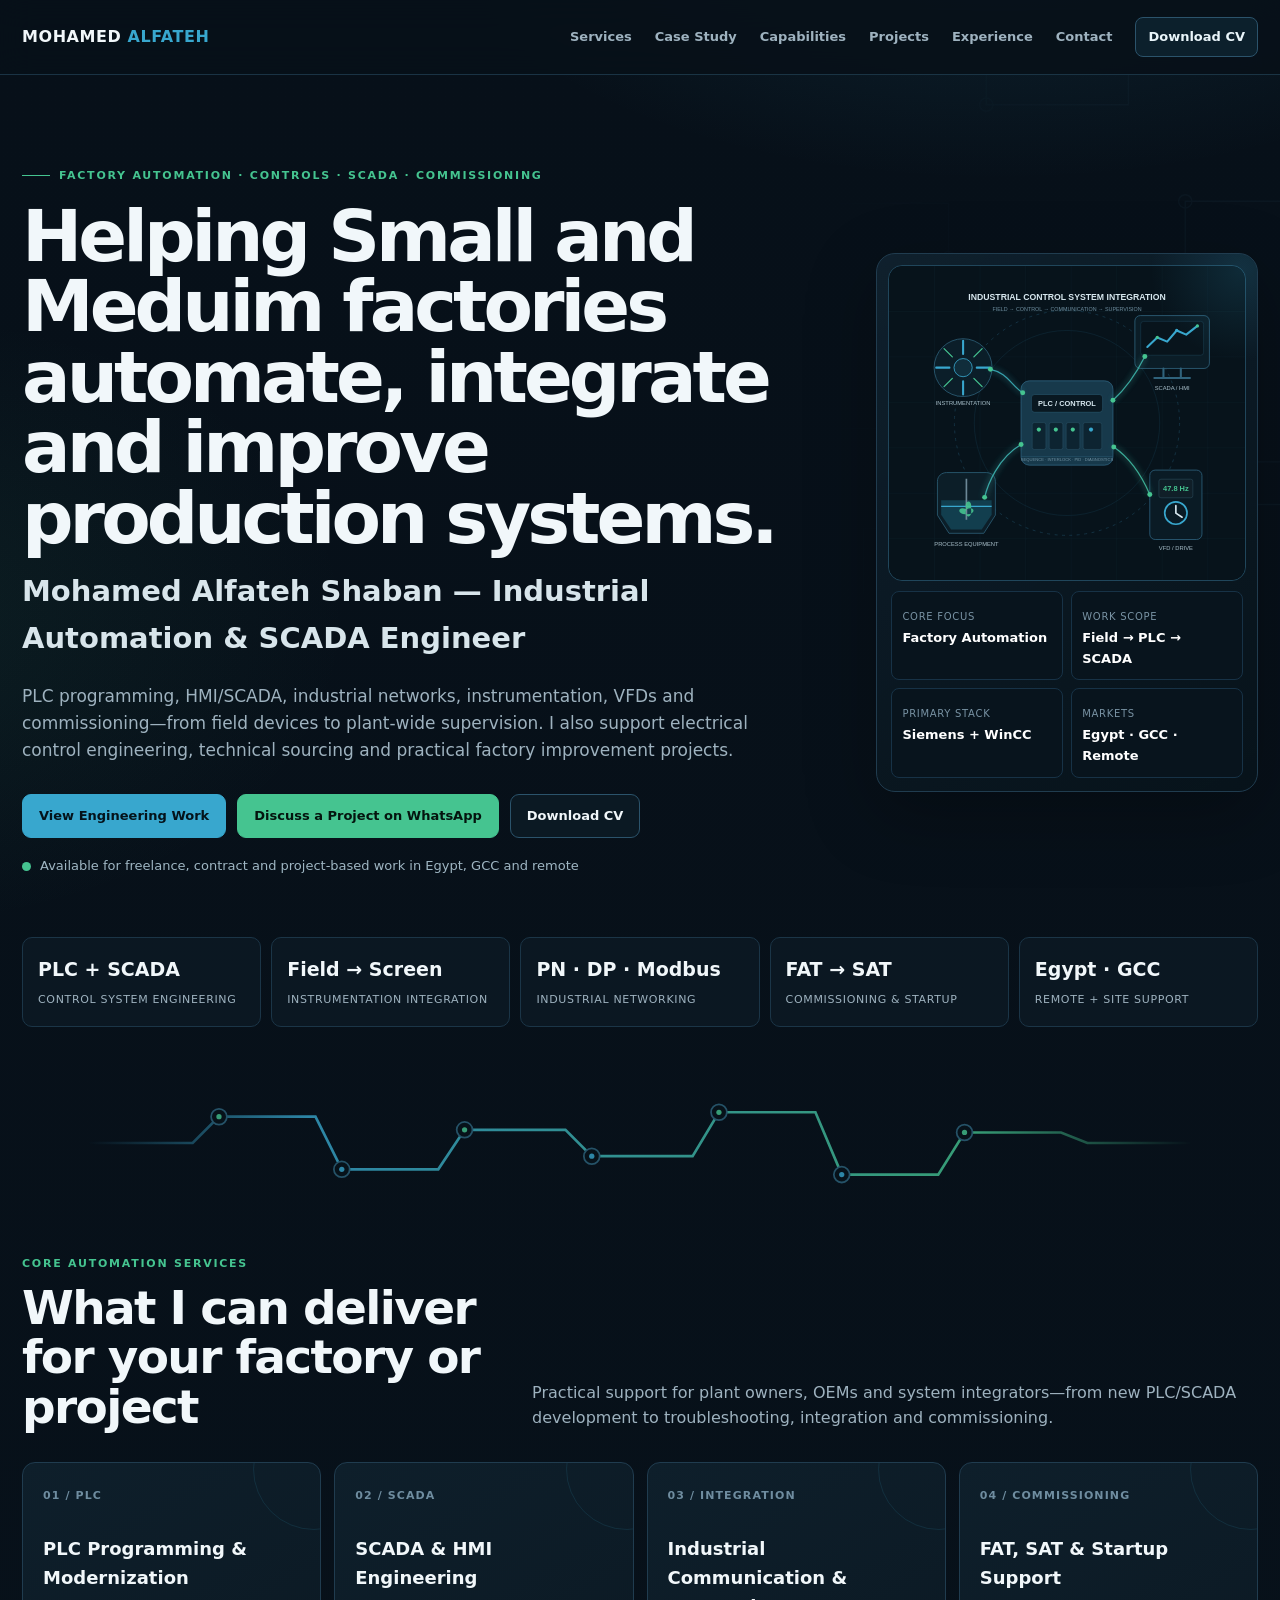
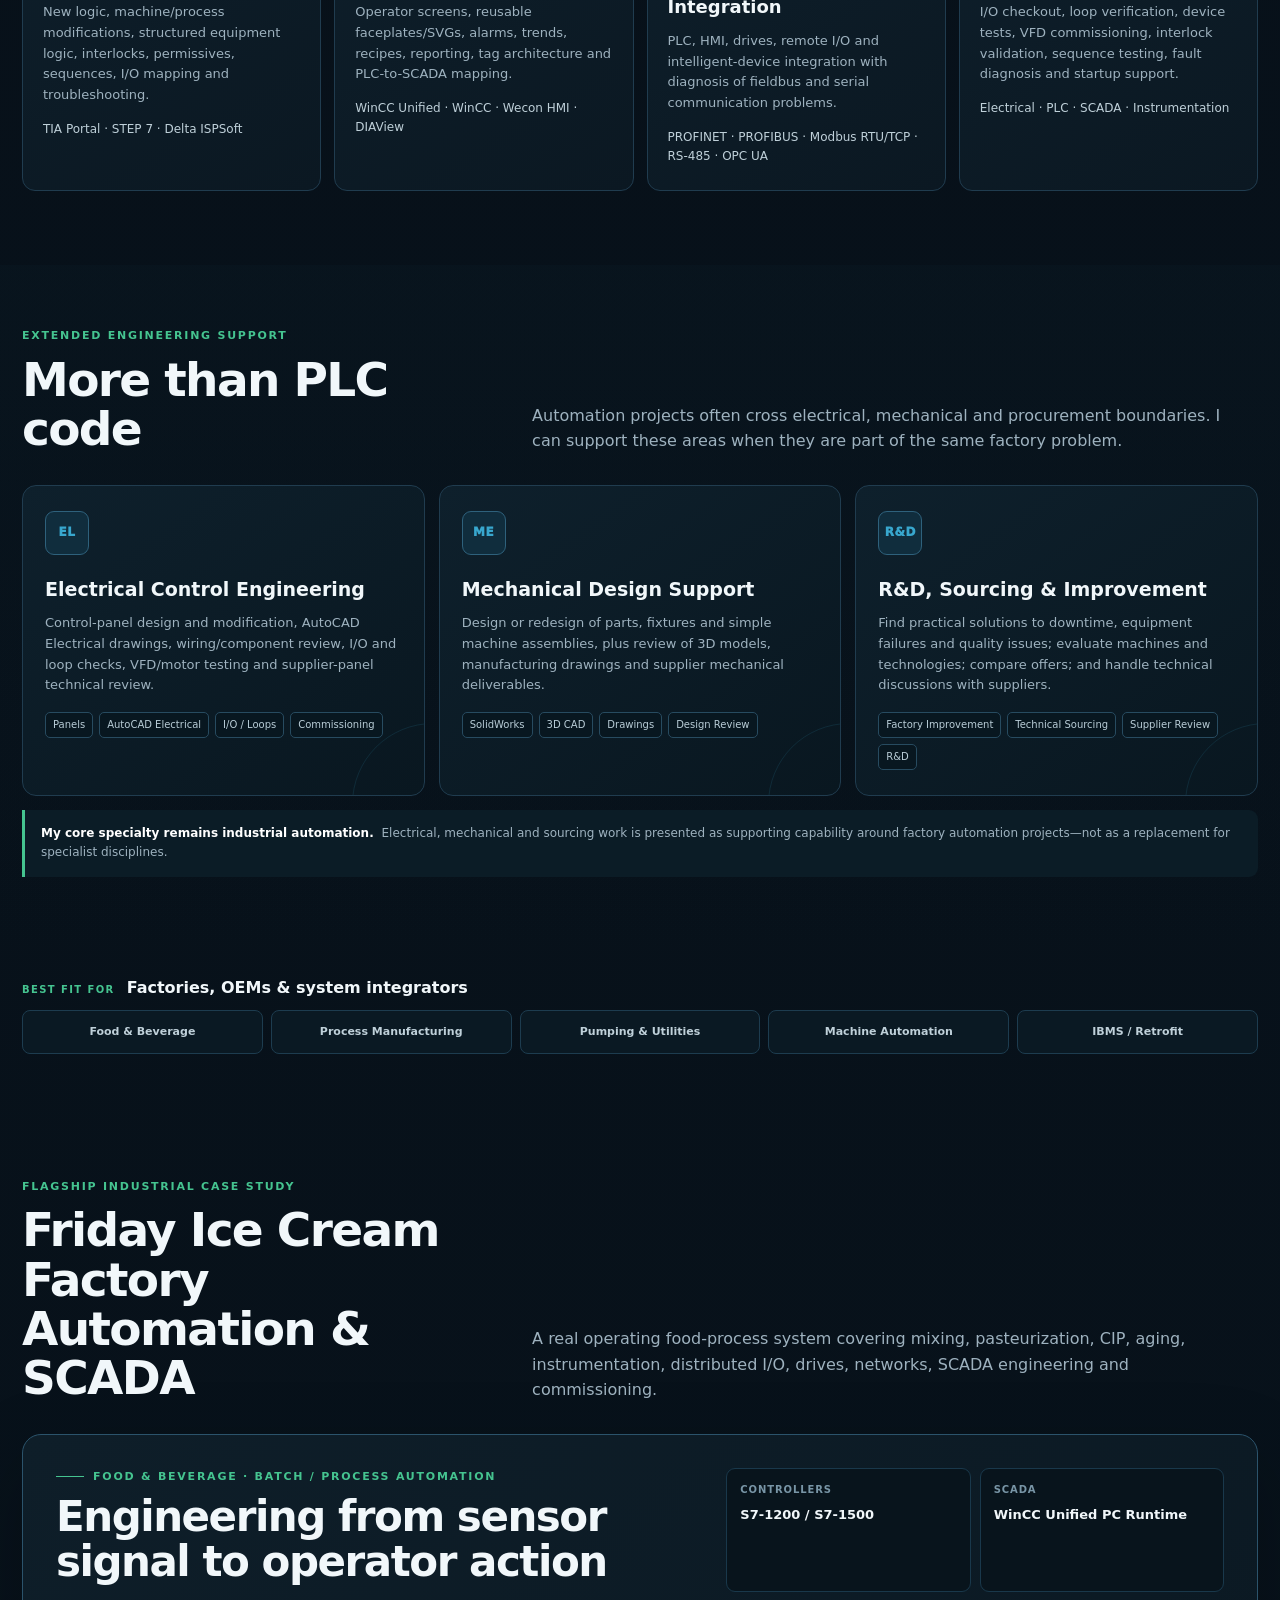
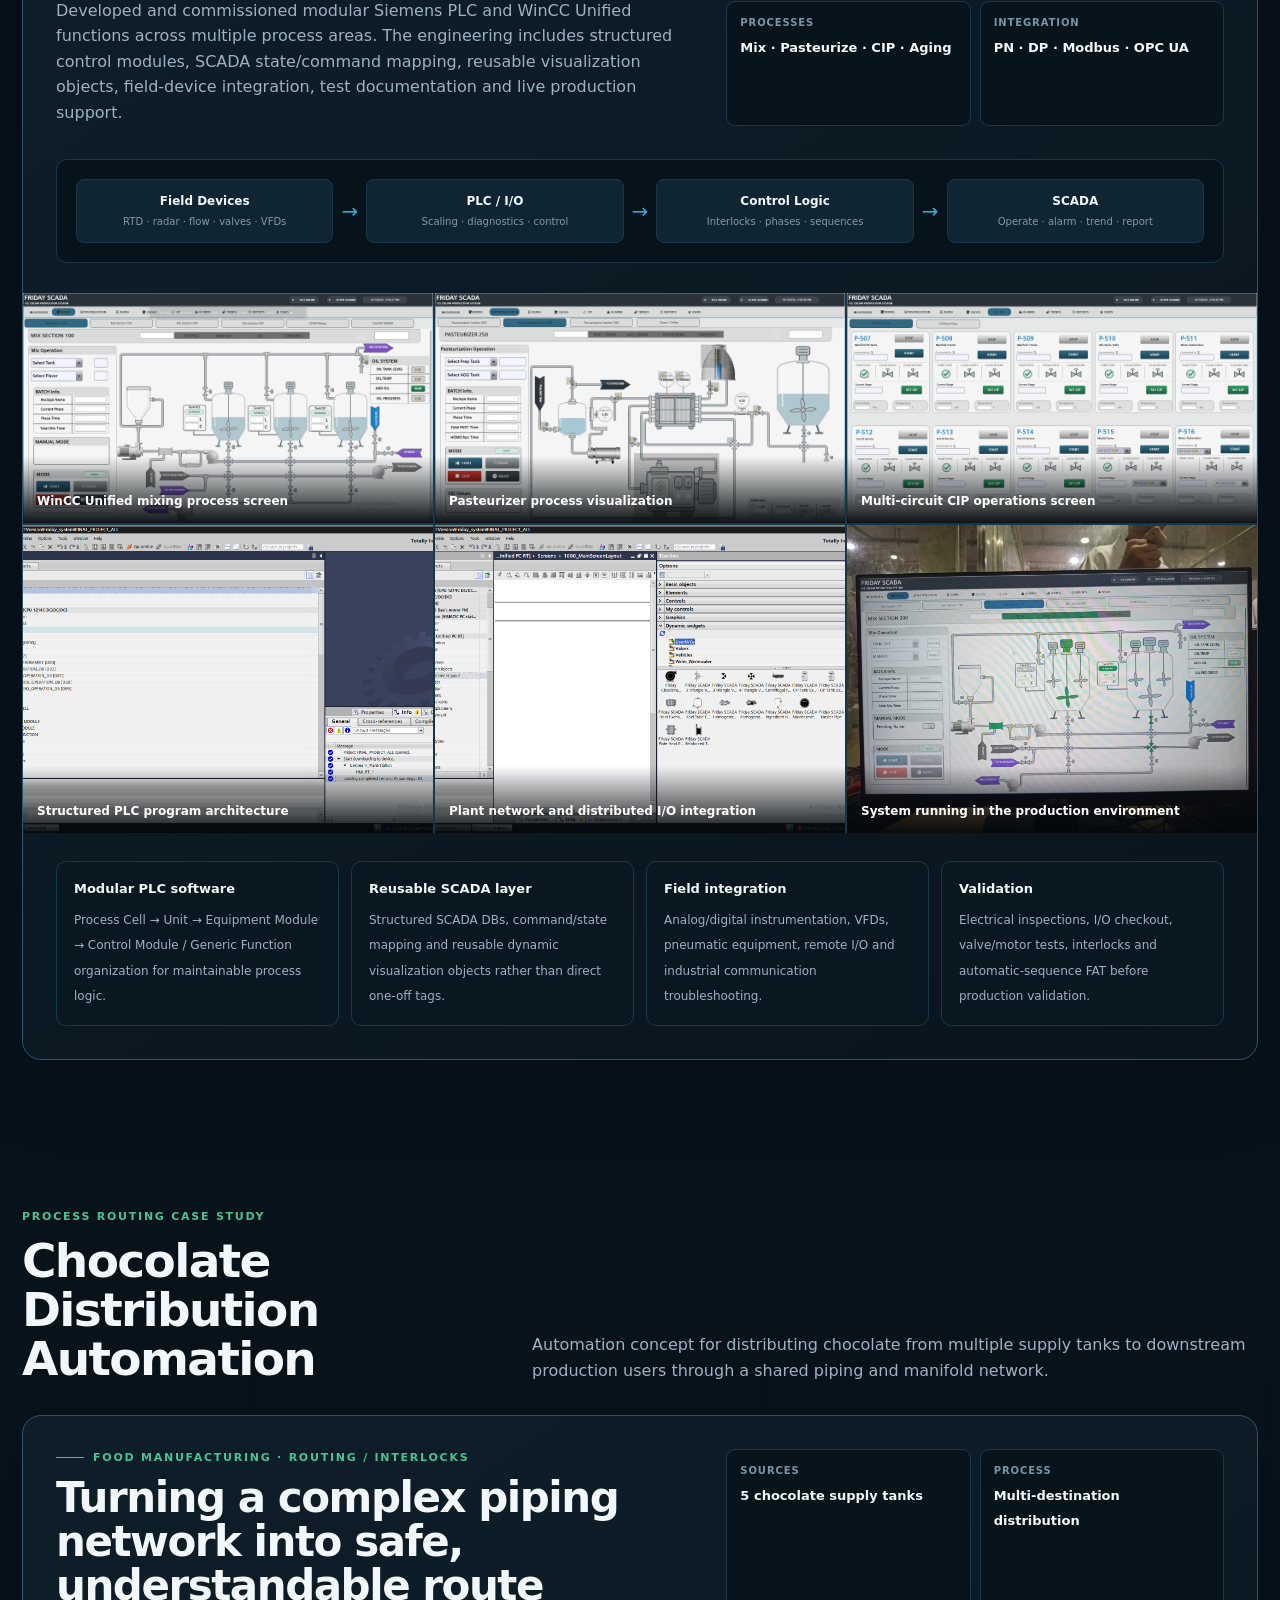
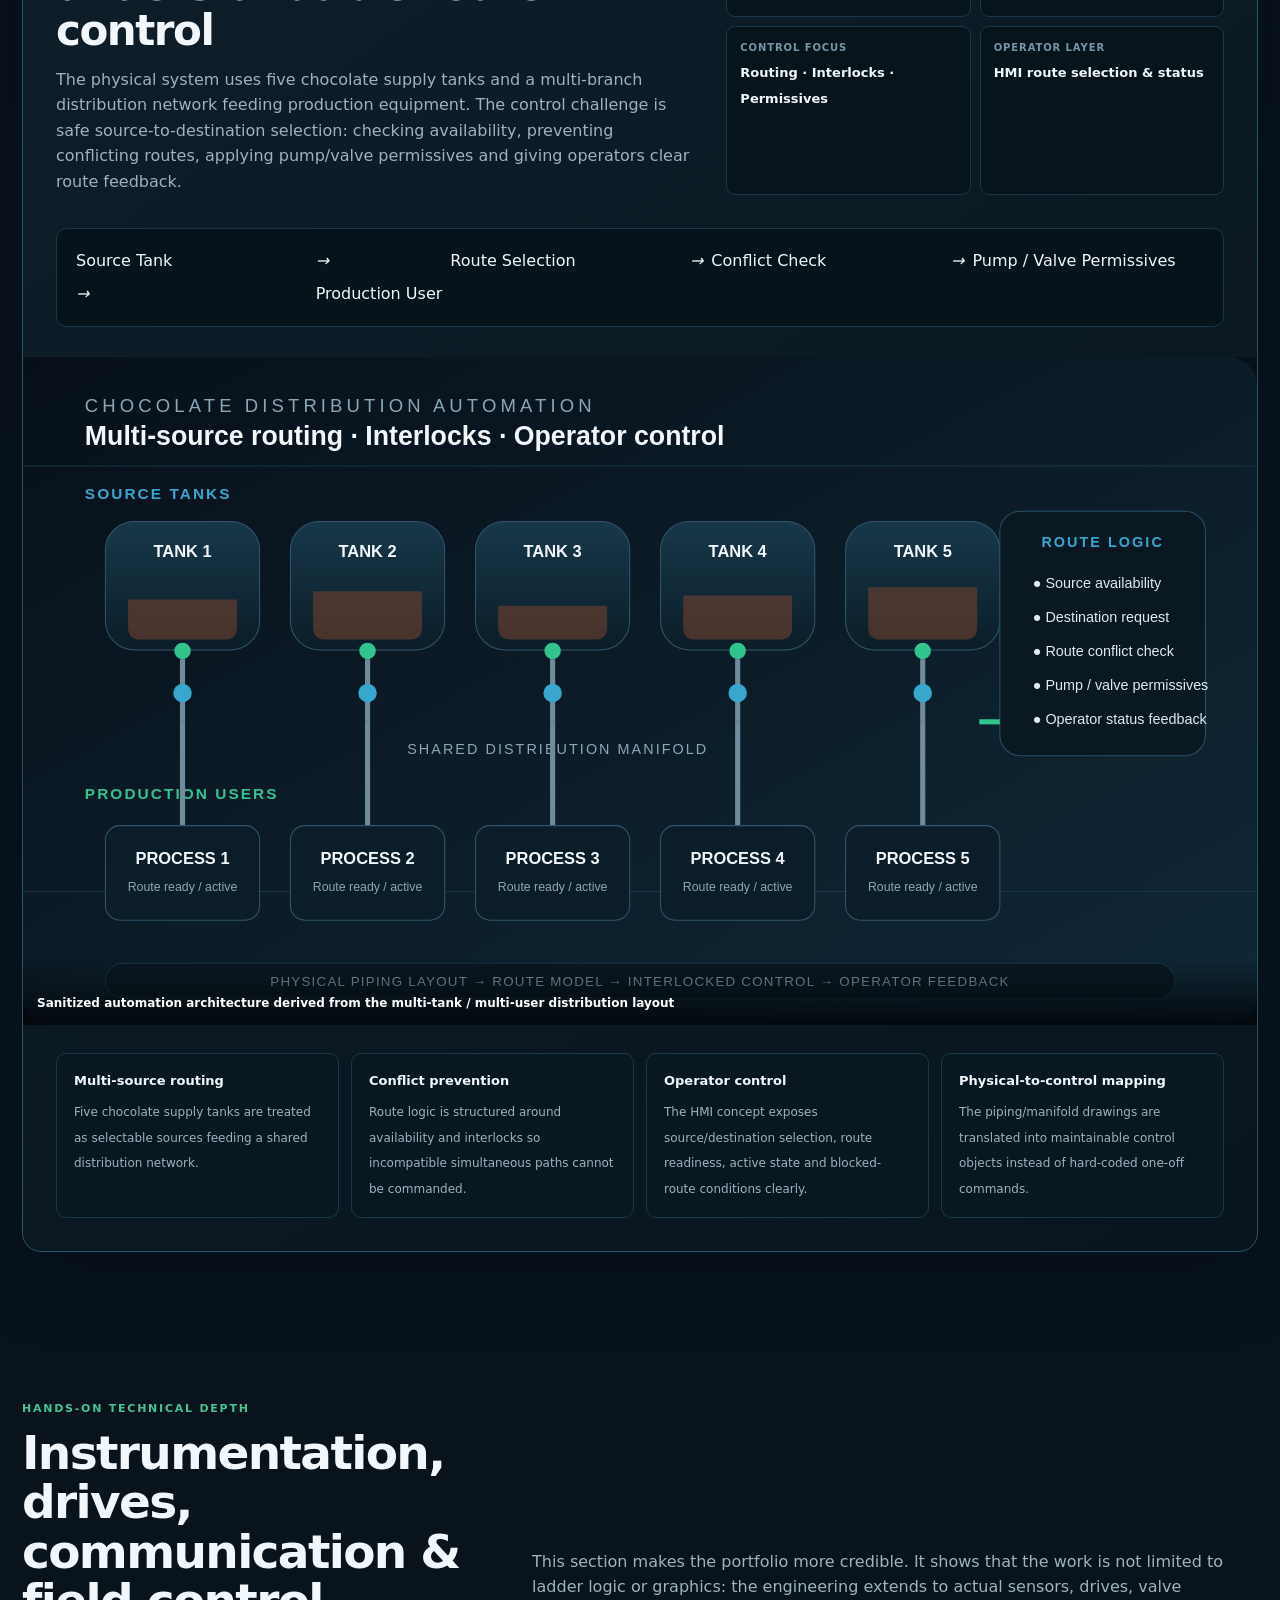
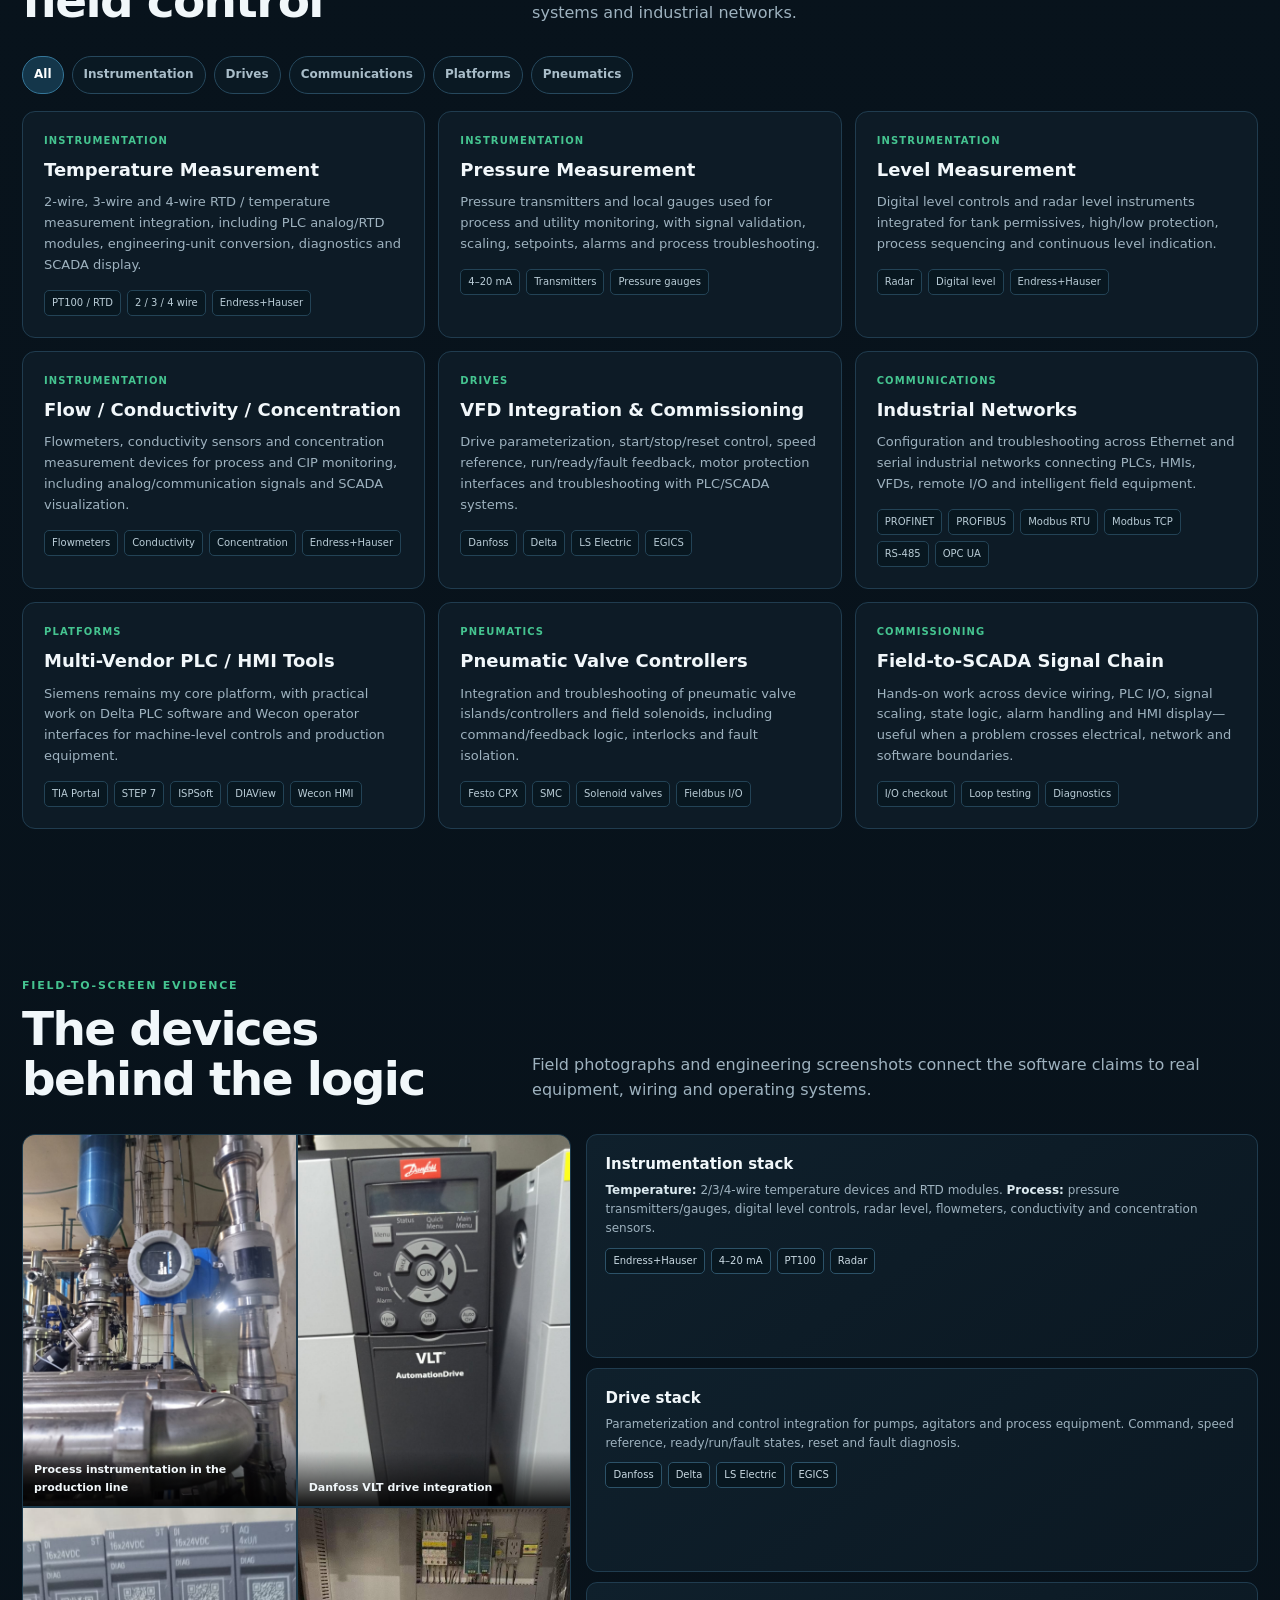
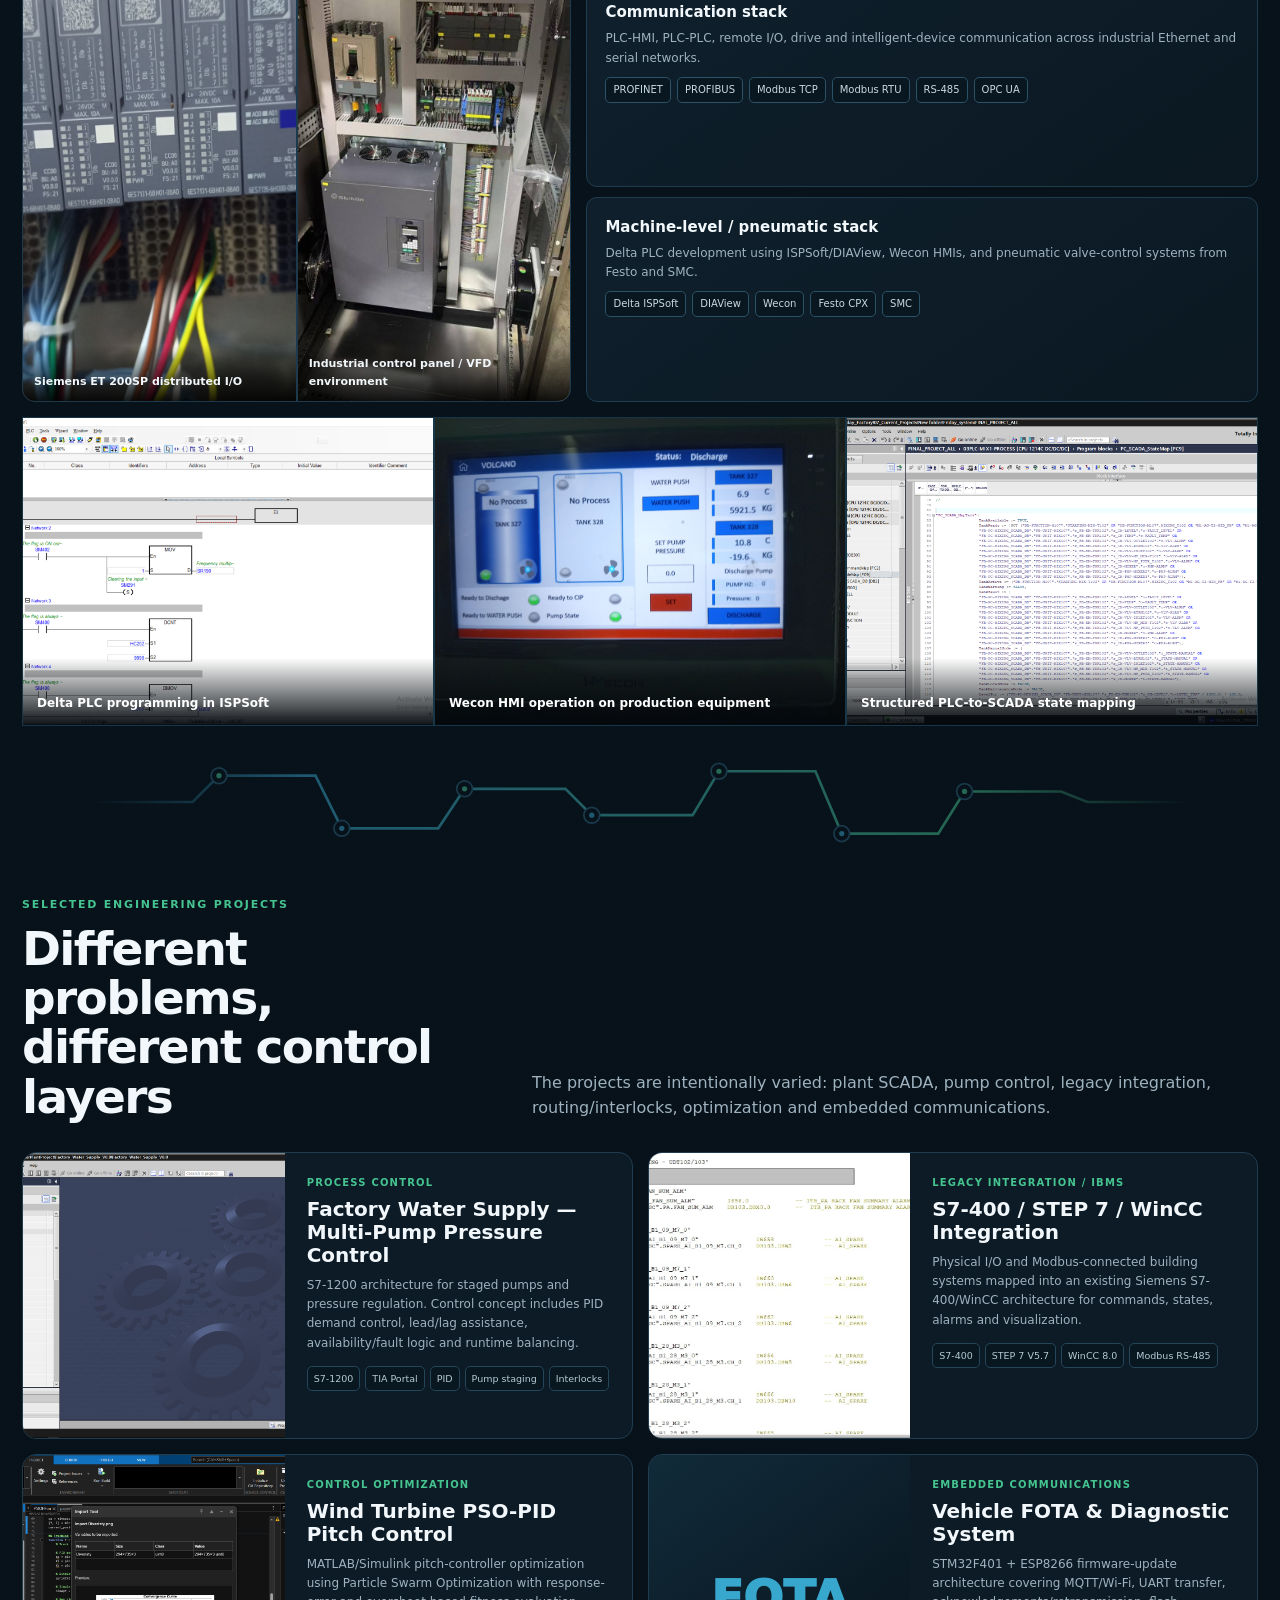
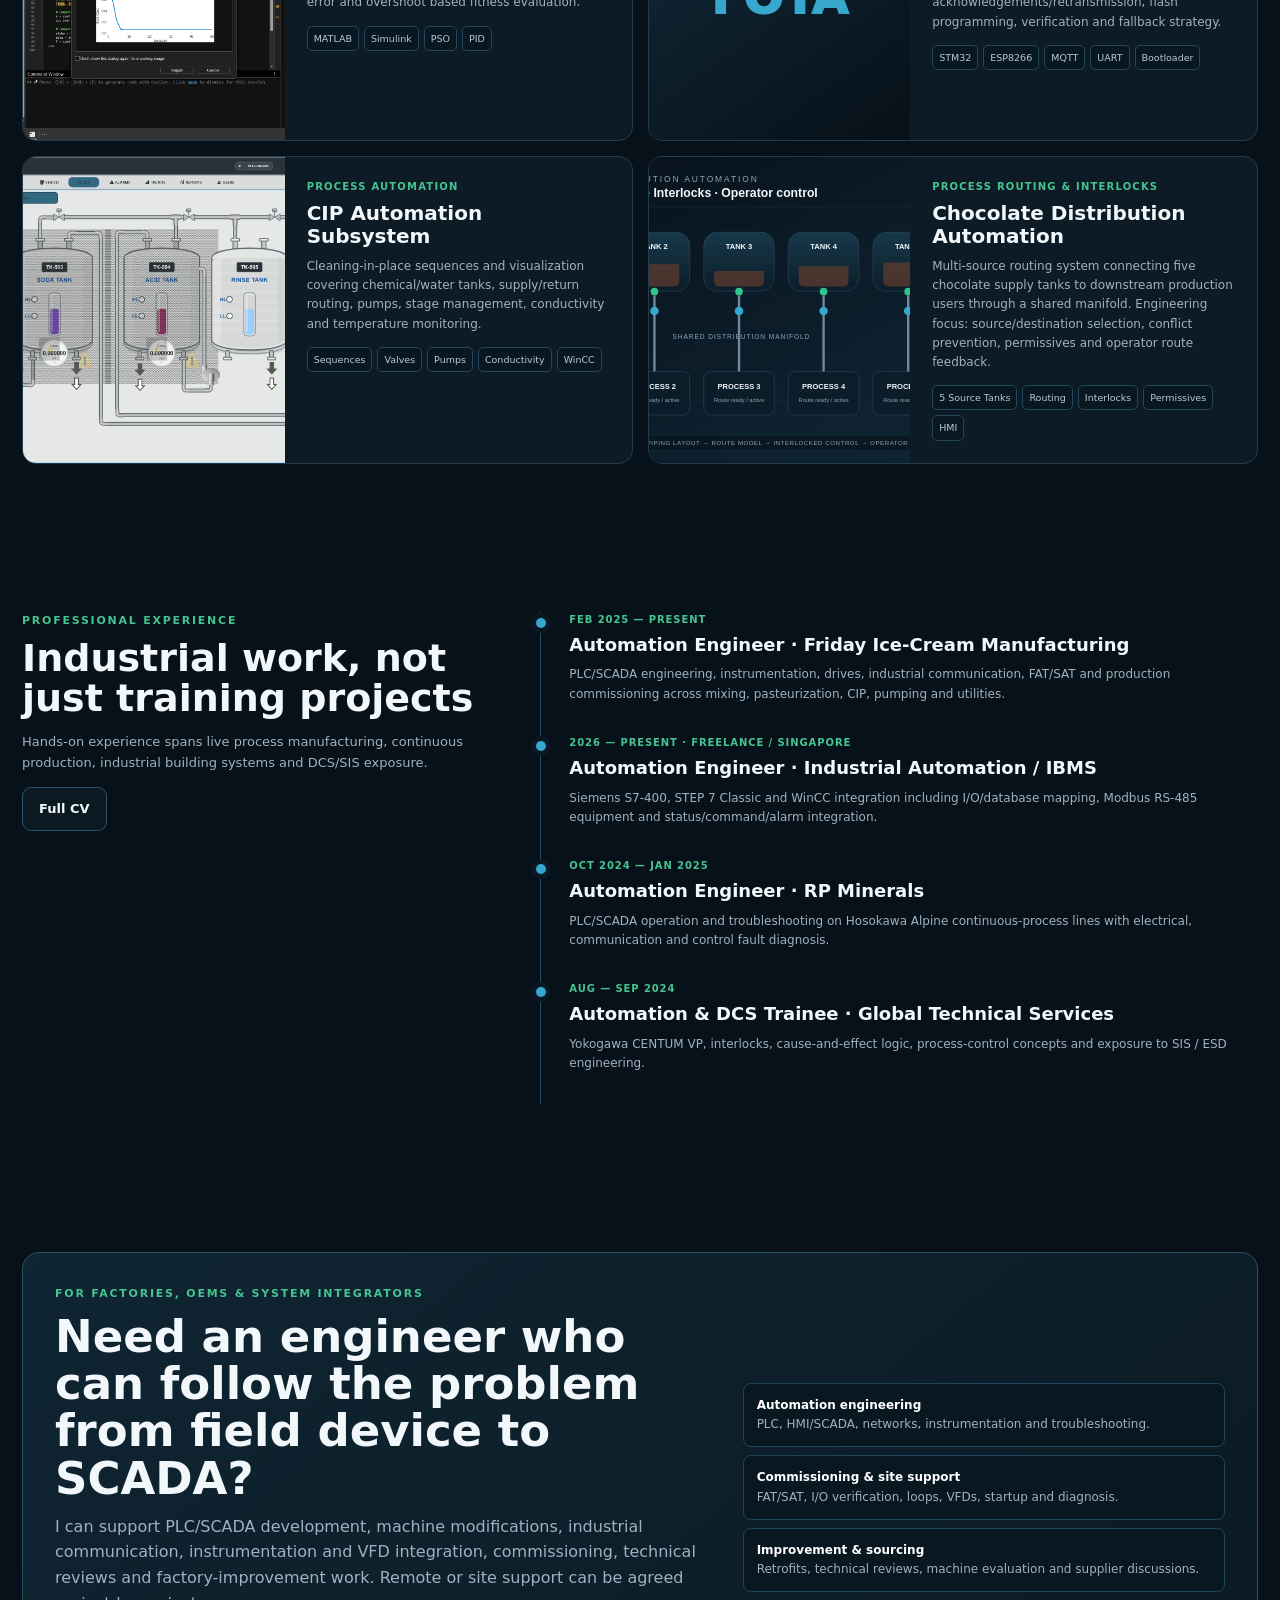
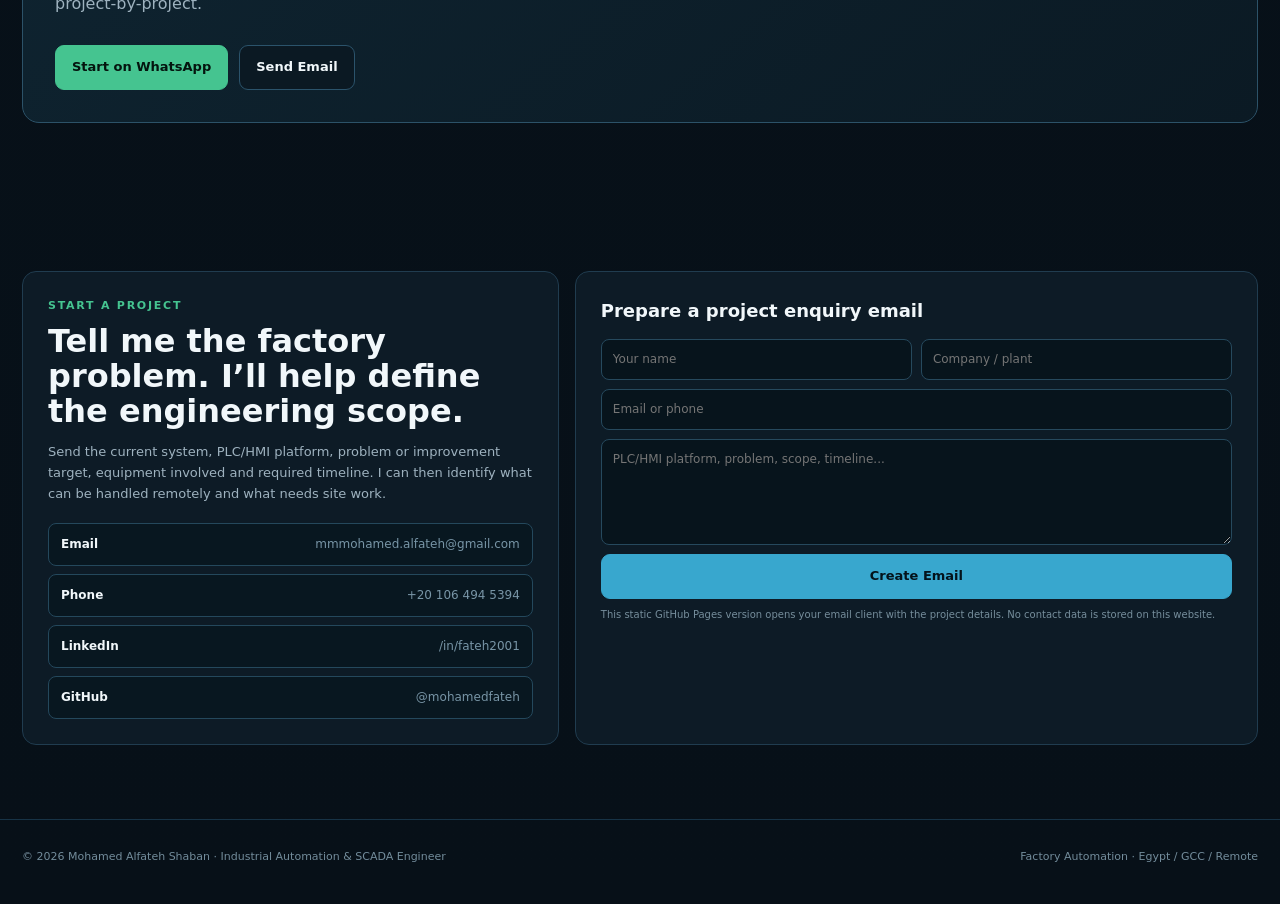
==== commit f82237d6: "Add detailed chocolate distribution automation case study" ====
--- a/index.html
+++ b/index.html
@@ -116,6 +116,53 @@
   </div>
 </section>
 
+
+<section id="chocolate">
+  <div class="wrap">
+    <div class="section-head reveal">
+      <div>
+        <div class="section-kicker">Process routing case study</div>
+        <h2>Chocolate Distribution Automation</h2>
+      </div>
+      <p>Automation concept for distributing chocolate from multiple supply tanks to downstream production users through a shared piping and manifold network.</p>
+    </div>
+
+    <article class="flagship reveal">
+      <div class="flag-top">
+        <div>
+          <div class="eyebrow">Food Manufacturing · Routing / Interlocks</div>
+          <h3>Turning a complex piping network into safe, understandable route control</h3>
+          <p>The physical system uses five chocolate supply tanks and a multi-branch distribution network feeding production equipment. The control challenge is safe source-to-destination selection: checking availability, preventing conflicting routes, applying pump/valve permissives and giving operators clear route feedback.</p>
+        </div>
+        <div class="project-meta">
+          <div><b>Sources</b><span>5 chocolate supply tanks</span></div>
+          <div><b>Process</b><span>Multi-destination distribution</span></div>
+          <div><b>Control focus</b><span>Routing · Interlocks · Permissives</span></div>
+          <div><b>Operator layer</b><span>HMI route selection & status</span></div>
+        </div>
+      </div>
+
+      <div class="flowline">
+        <span>Source Tank</span><i>→</i><span>Route Selection</span><i>→</i><span>Conflict Check</span><i>→</i><span>Pump / Valve Permissives</span><i>→</i><span>Production User</span>
+      </div>
+
+      <div class="gallery" style="grid-template-columns:1fr;margin-top:16px">
+        <figure>
+          <img data-lightbox src="assets/chocolate-distribution.svg" alt="Chocolate distribution automation architecture">
+          <figcaption>Sanitized automation architecture derived from the multi-tank / multi-user distribution layout</figcaption>
+        </figure>
+      </div>
+
+      <div class="case-points">
+        <div class="case-point"><b>Multi-source routing</b><span>Five chocolate supply tanks are treated as selectable sources feeding a shared distribution network.</span></div>
+        <div class="case-point"><b>Conflict prevention</b><span>Route logic is structured around availability and interlocks so incompatible simultaneous paths cannot be commanded.</span></div>
+        <div class="case-point"><b>Operator control</b><span>The HMI concept exposes source/destination selection, route readiness, active state and blocked-route conditions clearly.</span></div>
+        <div class="case-point"><b>Physical-to-control mapping</b><span>The piping/manifold drawings are translated into maintainable control objects instead of hard-coded one-off commands.</span></div>
+      </div>
+    </article>
+  </div>
+</section>
+
 <section id="capabilities">
   <div class="wrap">
     <div class="section-head reveal"><div><div class="section-kicker">Hands-on technical depth</div><h2>Instrumentation, drives, communication & field control</h2></div><p>This section makes the portfolio more credible. It shows that the work is not limited to ladder logic or graphics: the engineering extends to actual sensors, drives, valve systems and industrial networks.</p></div>
@@ -170,7 +217,7 @@
       <article class="project-card reveal"><div class="thumb"><img src="assets/wind-pso.png" alt="Wind turbine PSO"></div><div class="body"><div class="kind">Control Optimization</div><h3>Wind Turbine PSO-PID Pitch Control</h3><p>MATLAB/Simulink pitch-controller optimization using Particle Swarm Optimization with response-error and overshoot based fitness evaluation.</p><div class="tools"><span>MATLAB</span><span>Simulink</span><span>PSO</span><span>PID</span></div></div></article>
       <article class="project-card reveal"><div class="thumb" style="display:flex;align-items:center;justify-content:center;background:linear-gradient(145deg,#112b3a,#071018);font-size:47px;font-weight:950;color:#38a7ce">FOTA</div><div class="body"><div class="kind">Embedded Communications</div><h3>Vehicle FOTA & Diagnostic System</h3><p>STM32F401 + ESP8266 firmware-update architecture covering MQTT/Wi-Fi, UART transfer, acknowledgements/retransmission, flash programming, verification and fallback strategy.</p><div class="tools"><span>STM32</span><span>ESP8266</span><span>MQTT</span><span>UART</span><span>Bootloader</span></div></div></article>
       <article class="project-card reveal"><div class="thumb"><img src="assets/friday-cip-plant.png" alt="CIP system"></div><div class="body"><div class="kind">Process Automation</div><h3>CIP Automation Subsystem</h3><p>Cleaning-in-place sequences and visualization covering chemical/water tanks, supply/return routing, pumps, stage management, conductivity and temperature monitoring.</p><div class="tools"><span>Sequences</span><span>Valves</span><span>Pumps</span><span>Conductivity</span><span>WinCC</span></div></div></article>
-      <article class="project-card reveal"><div class="thumb"><img src="assets/panel-vfd.jpg" alt="Industrial controls"></div><div class="body"><div class="kind">Routing & Interlocks</div><h3>Chocolate Distribution System</h3><p>Machine/production routing logic focused on safe source-destination selection, simultaneous-use rules, interlocking and operator control in the wider production system.</p><div class="tools"><span>S7-1200</span><span>Routing</span><span>Interlocks</span><span>HMI</span></div></div></article>
+      <article class="project-card reveal"><div class="thumb"><img src="assets/chocolate-distribution.svg" alt="Chocolate distribution routing architecture"></div><div class="body"><div class="kind">Process Routing & Interlocks</div><h3>Chocolate Distribution Automation</h3><p>Multi-source routing system connecting five chocolate supply tanks to downstream production users through a shared manifold. Engineering focus: source/destination selection, conflict prevention, permissives and operator route feedback.</p><div class="tools"><span>5 Source Tanks</span><span>Routing</span><span>Interlocks</span><span>Permissives</span><span>HMI</span></div></div></article>
     </div>
   </div>
 </section>
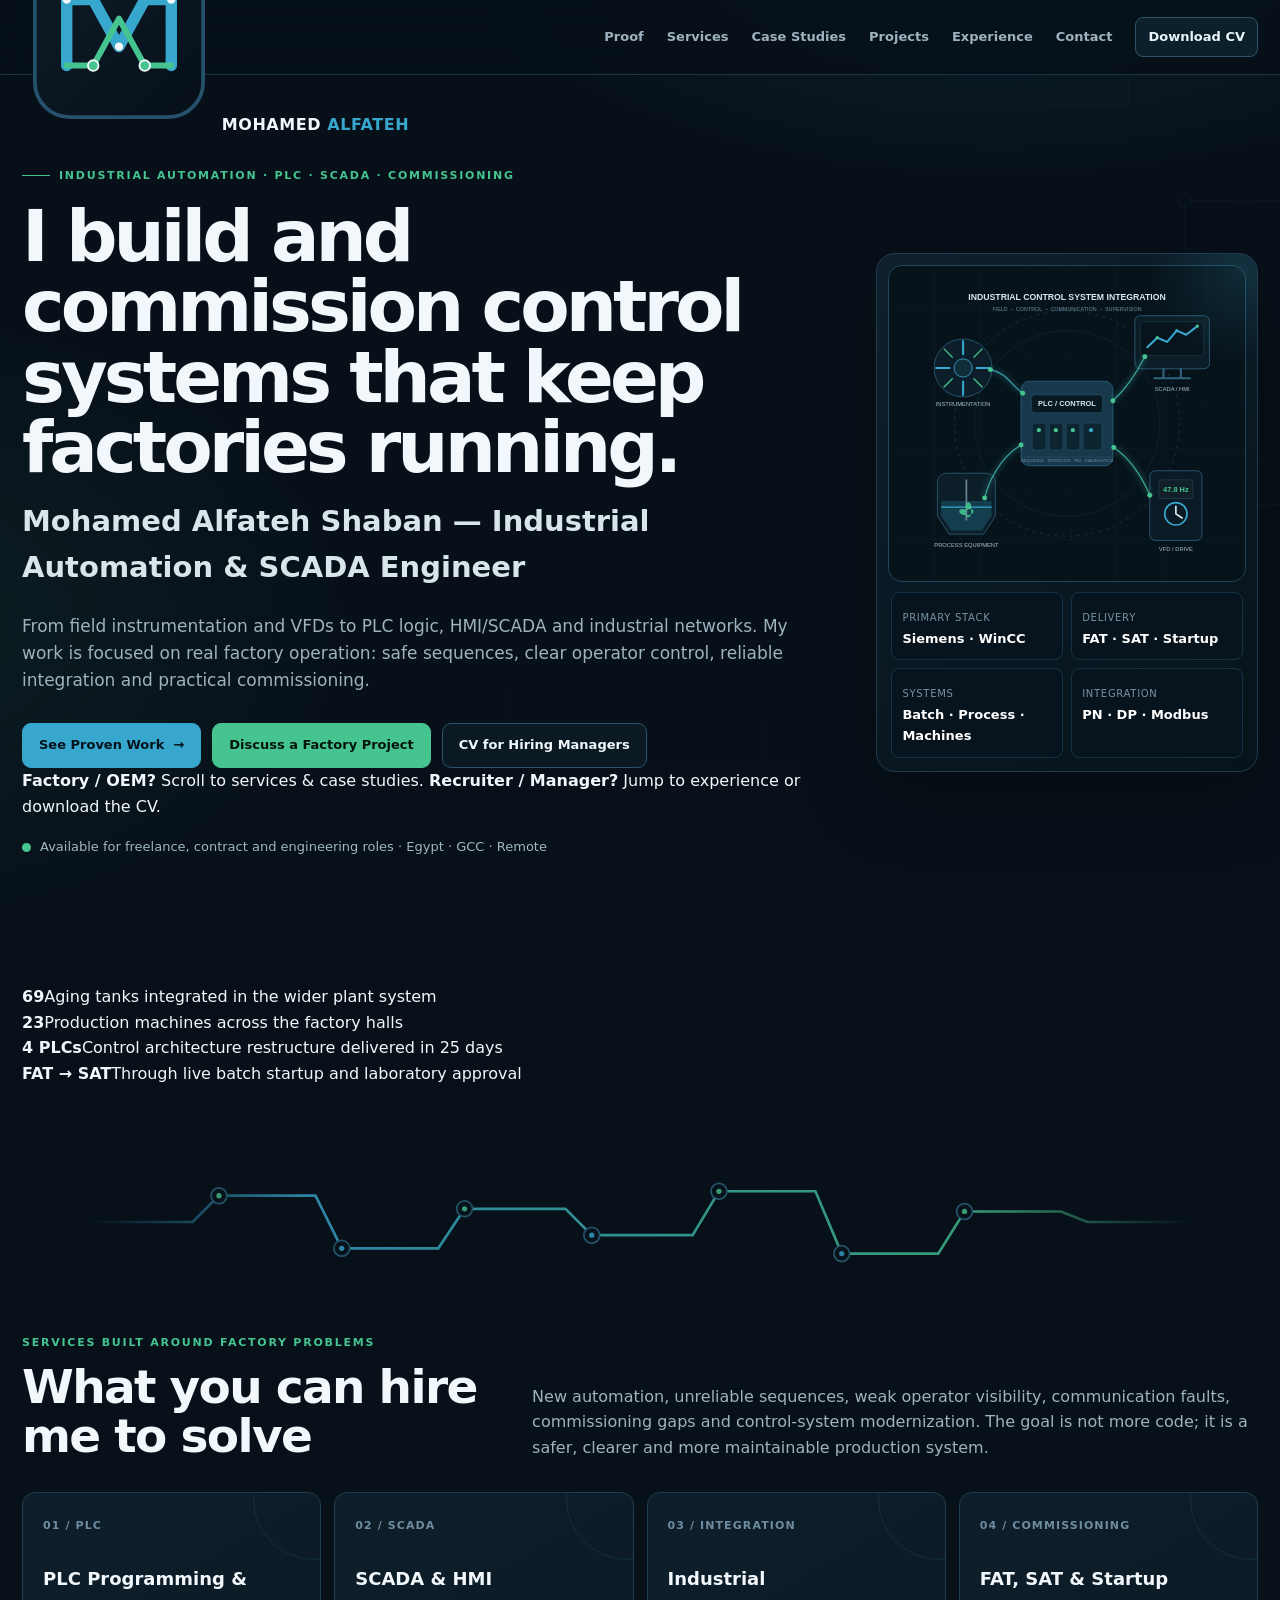
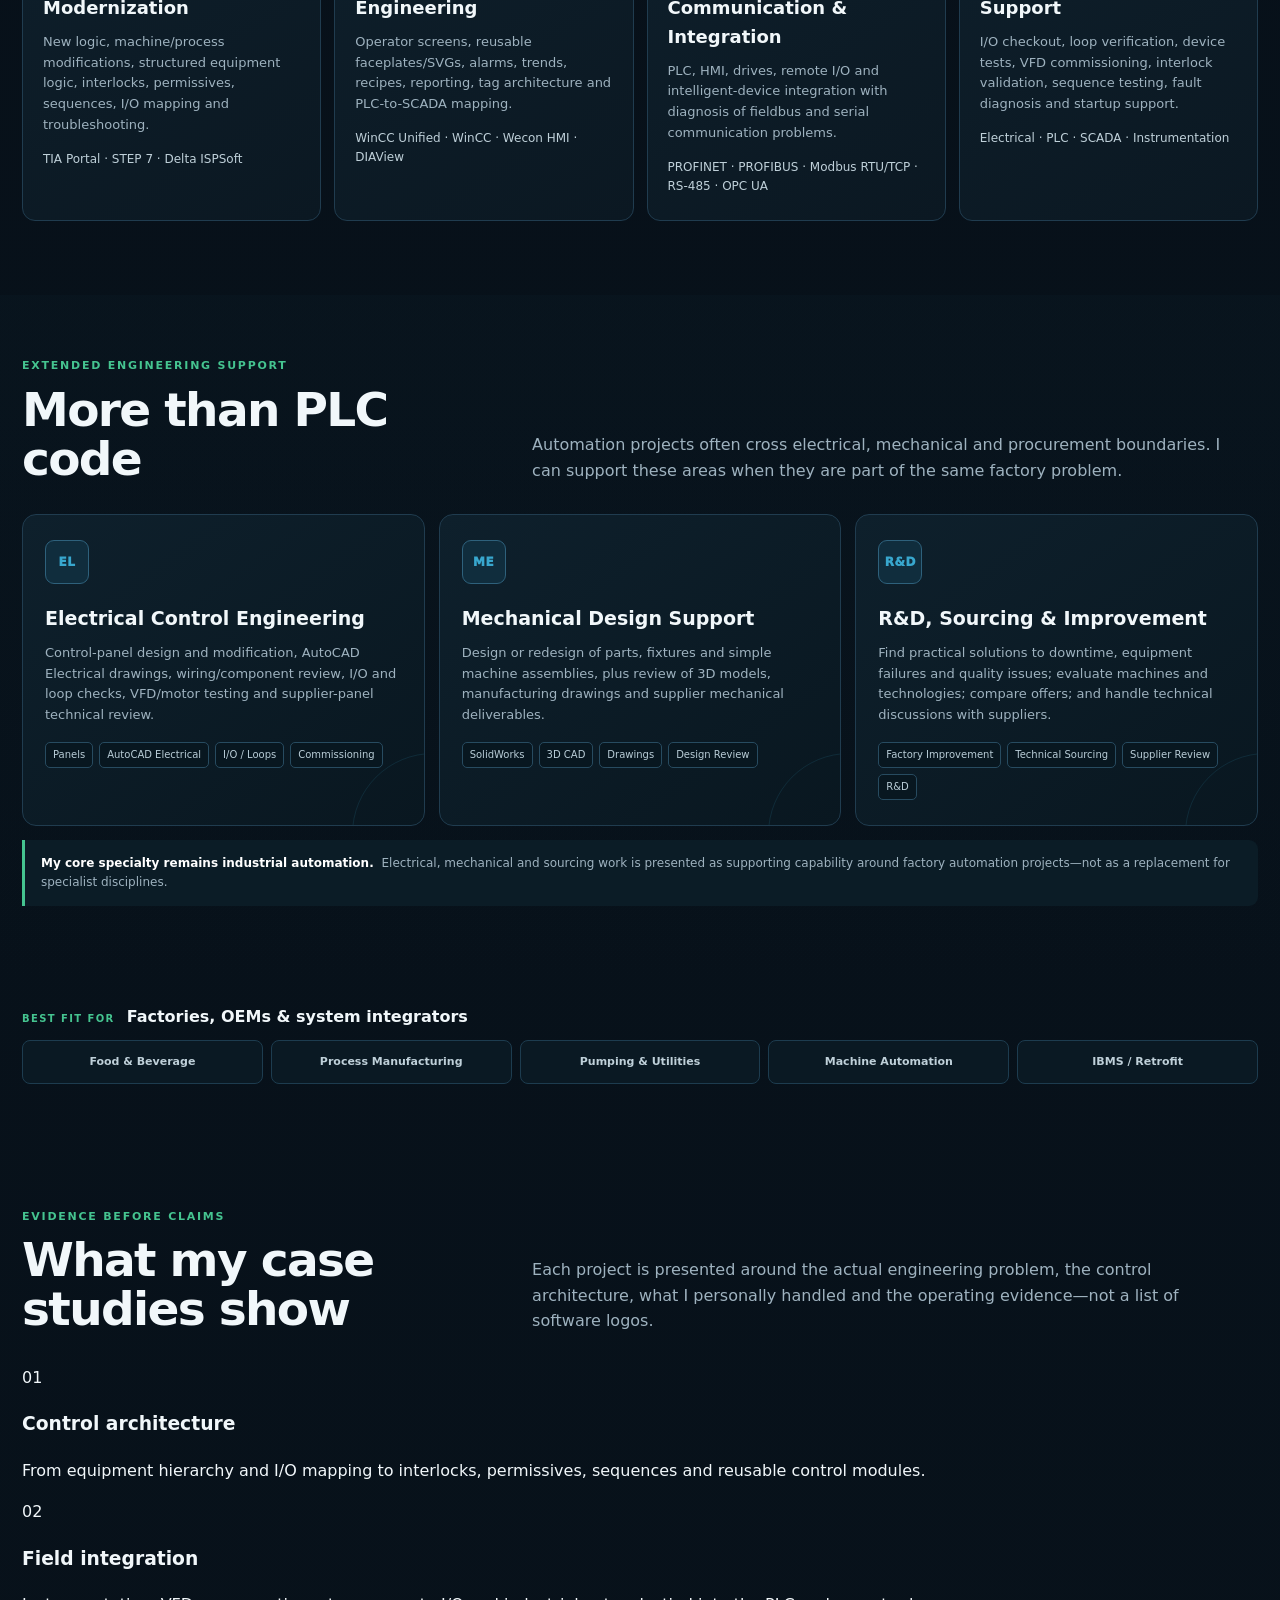
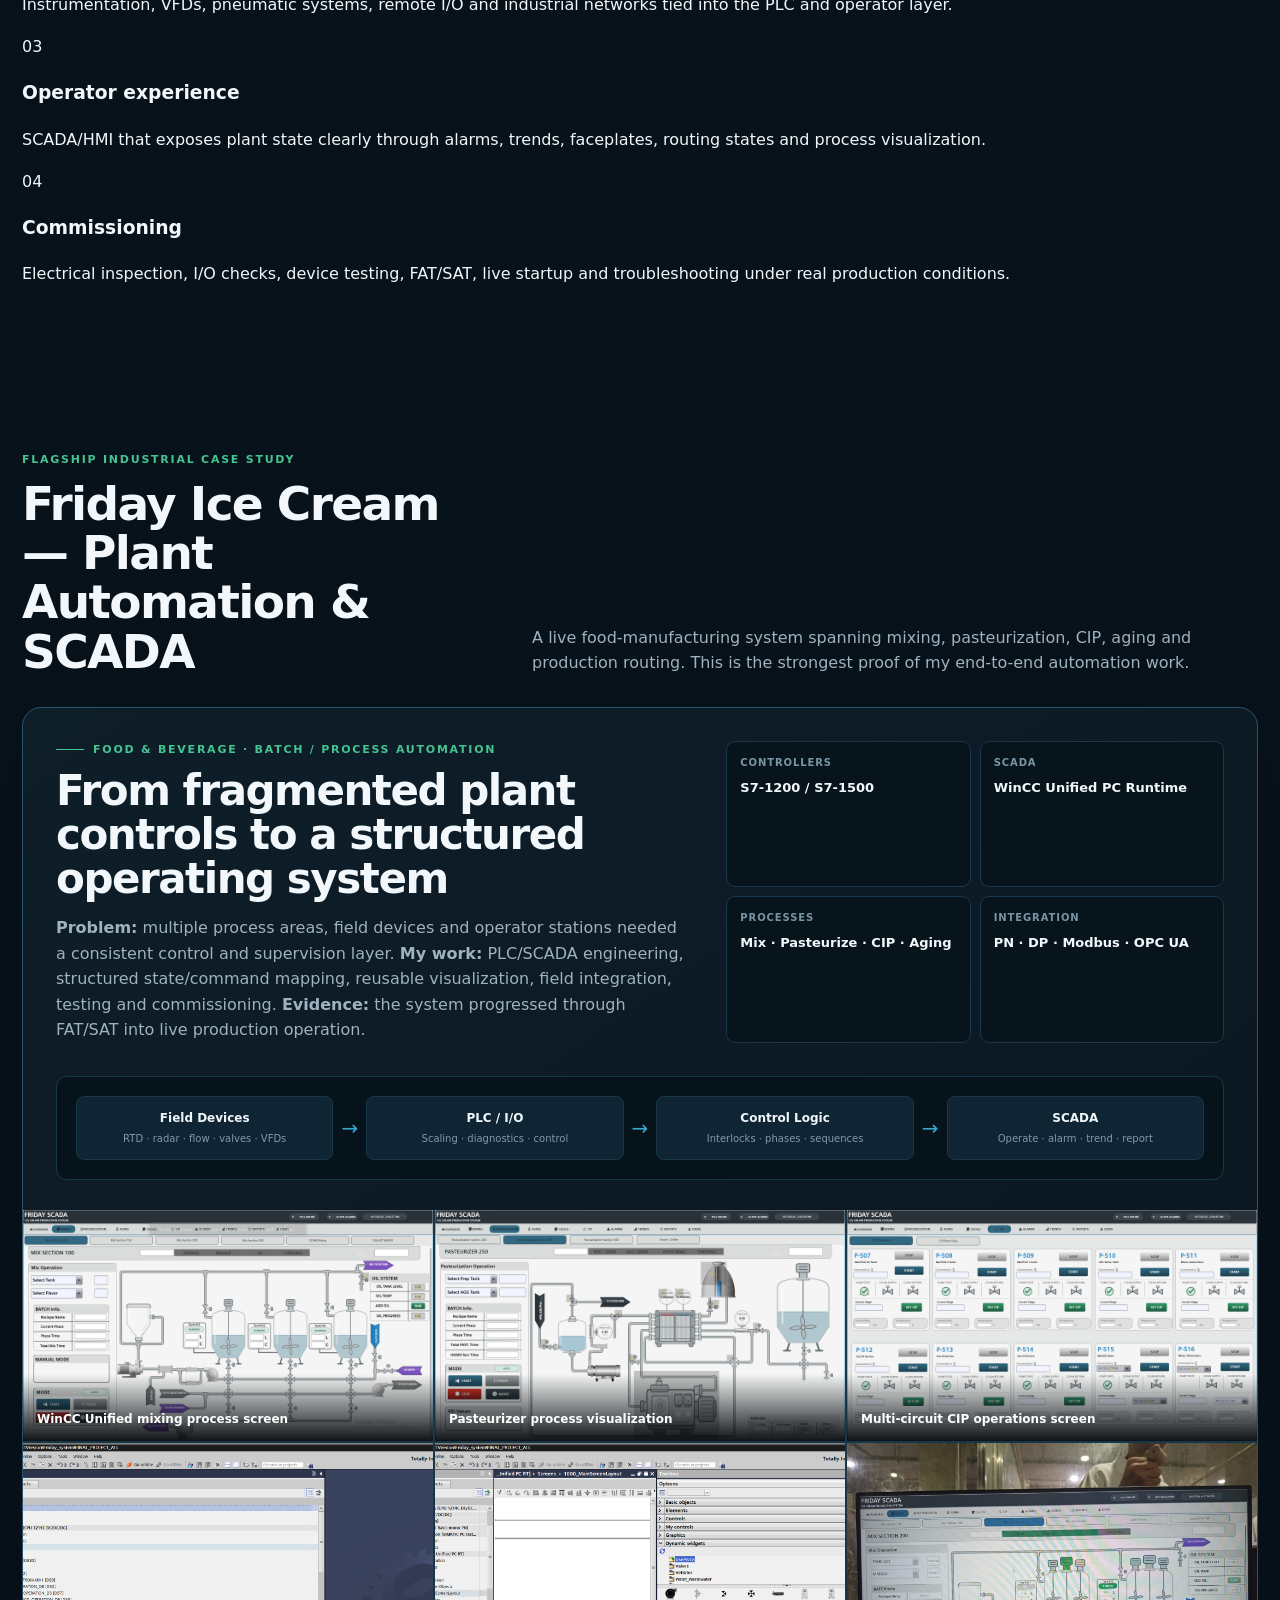
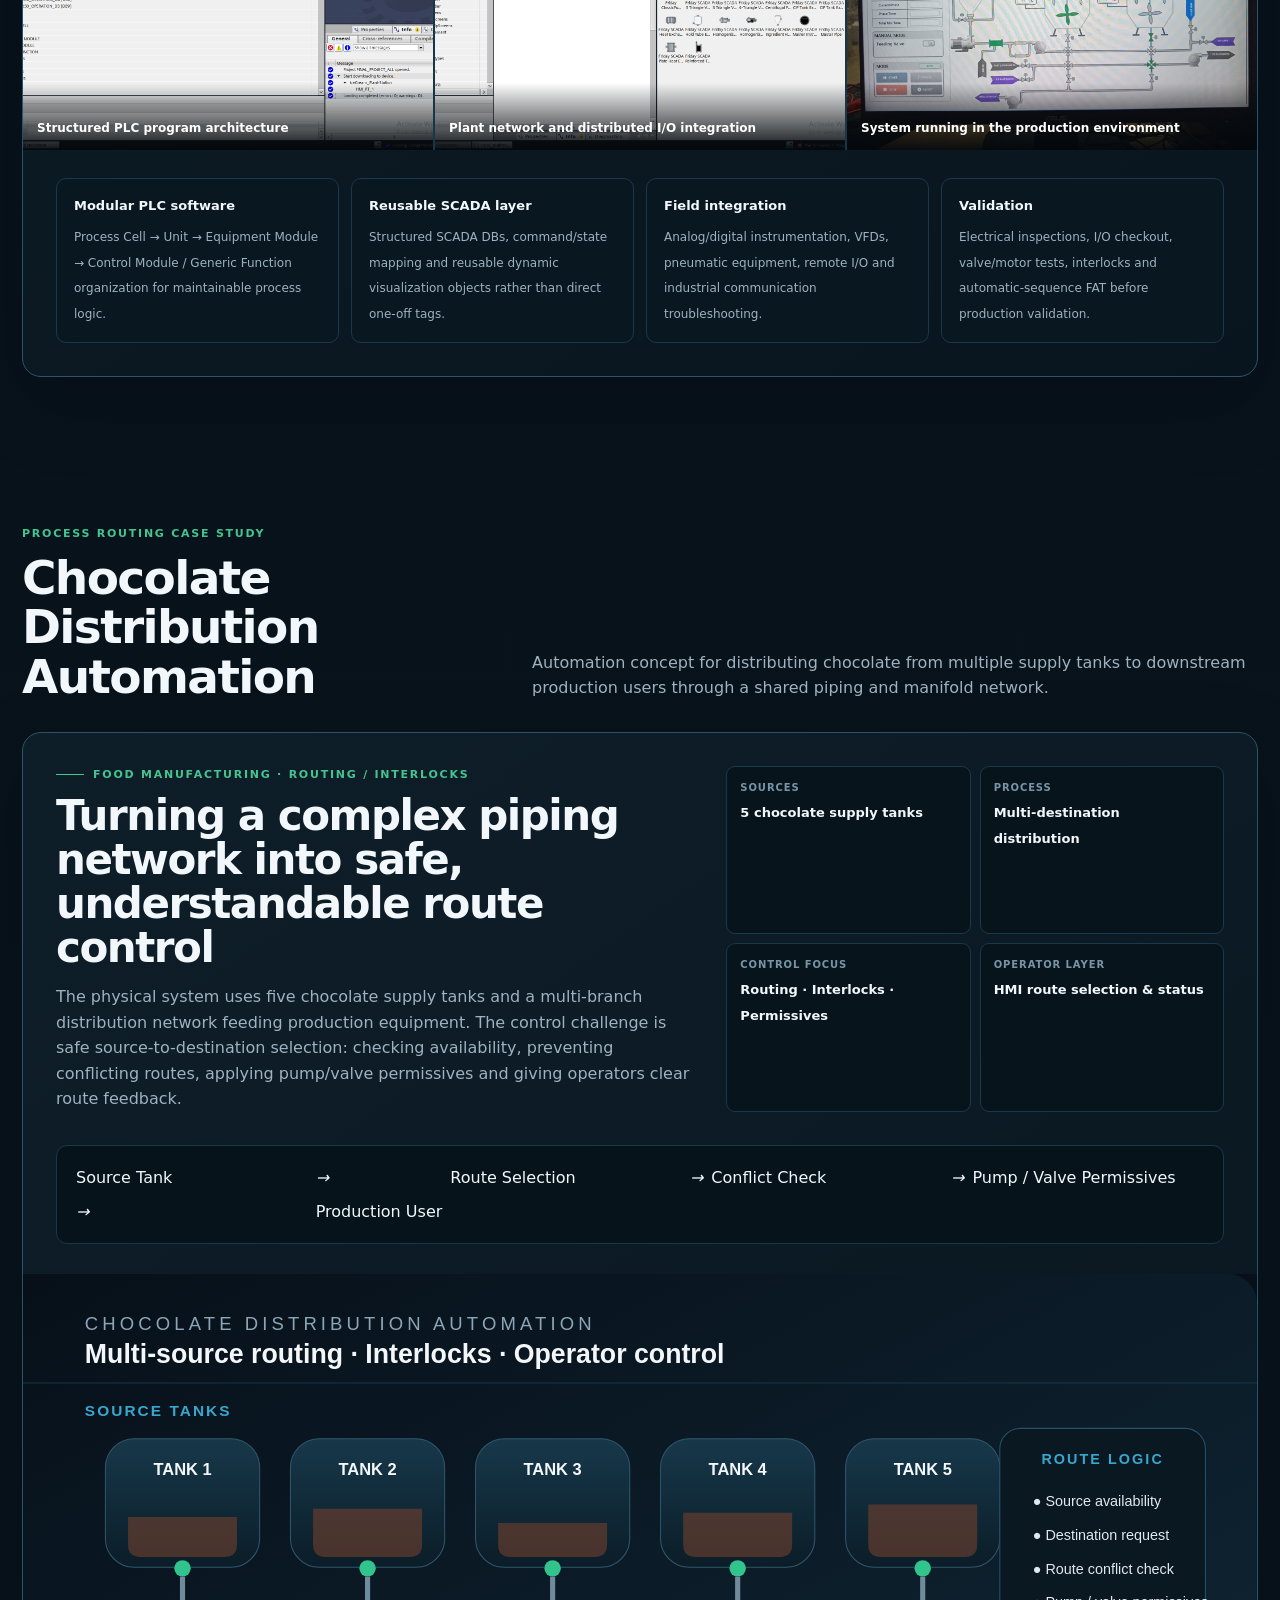
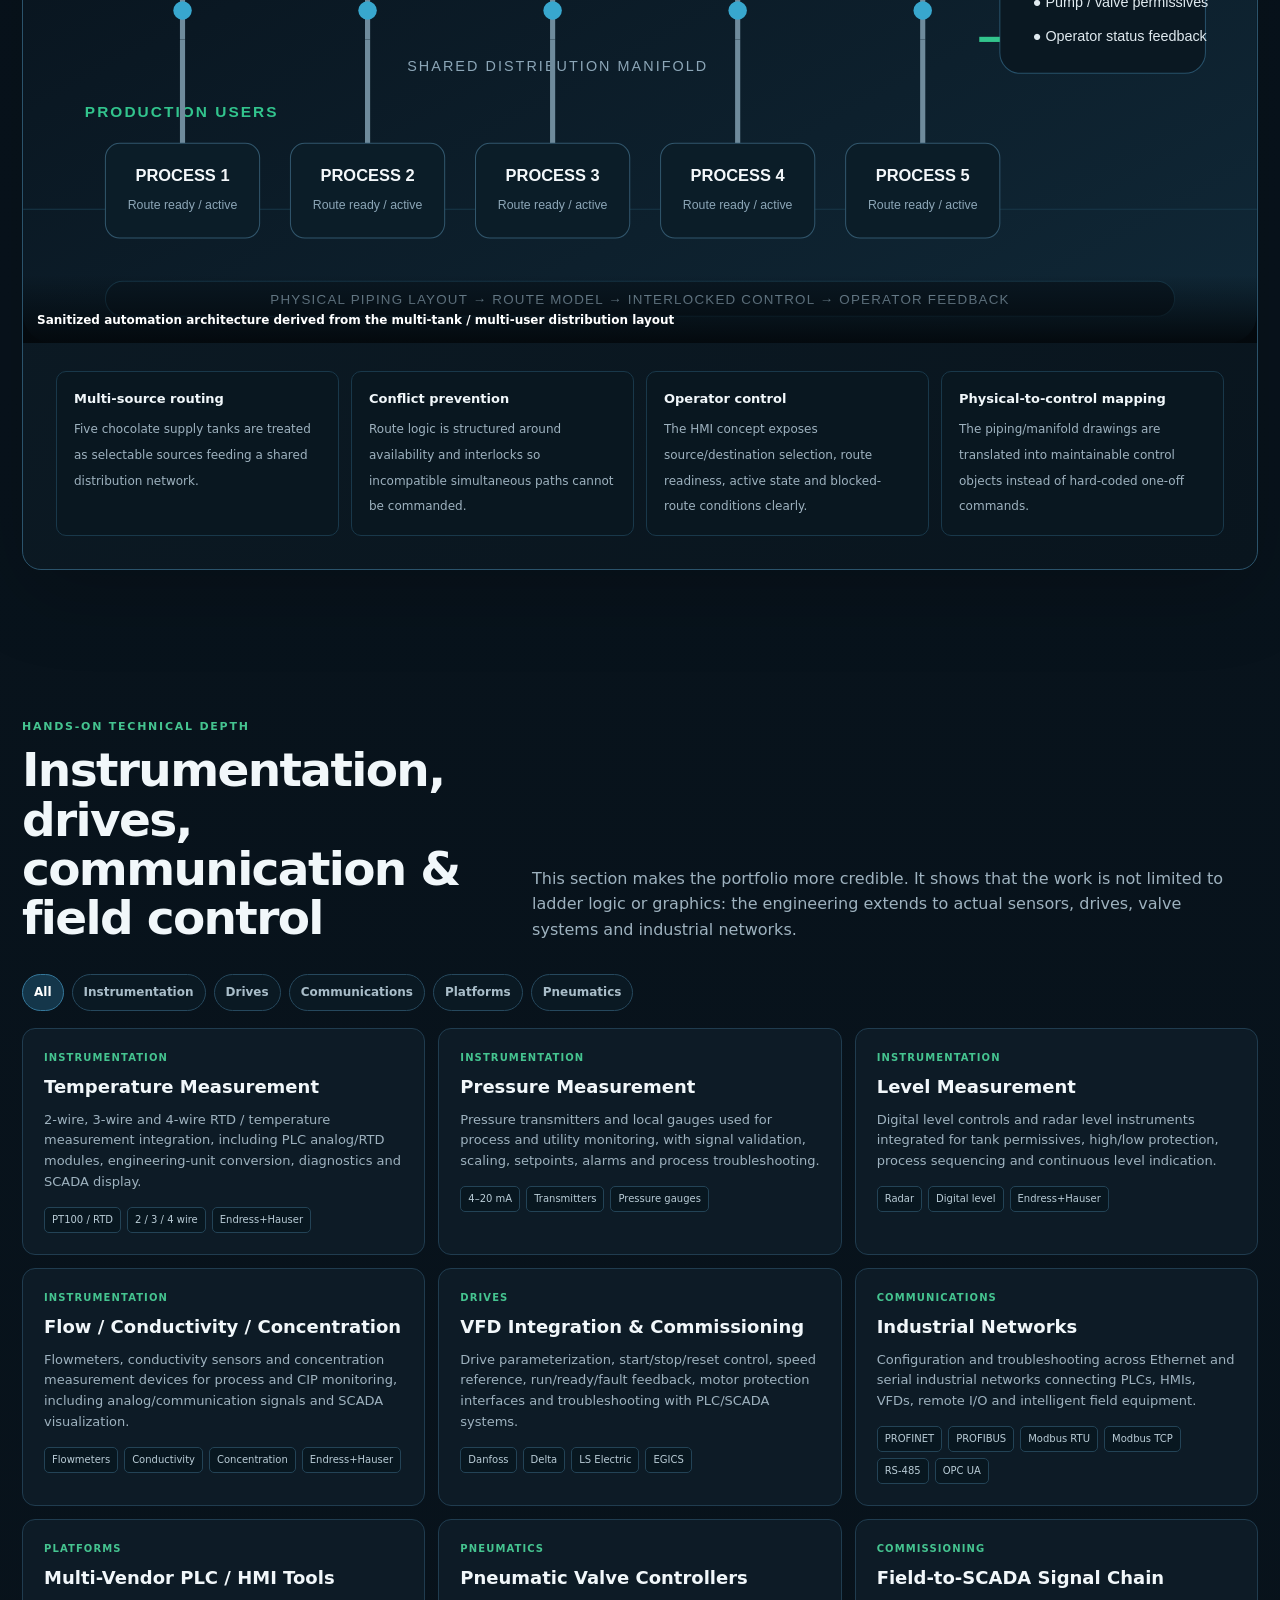
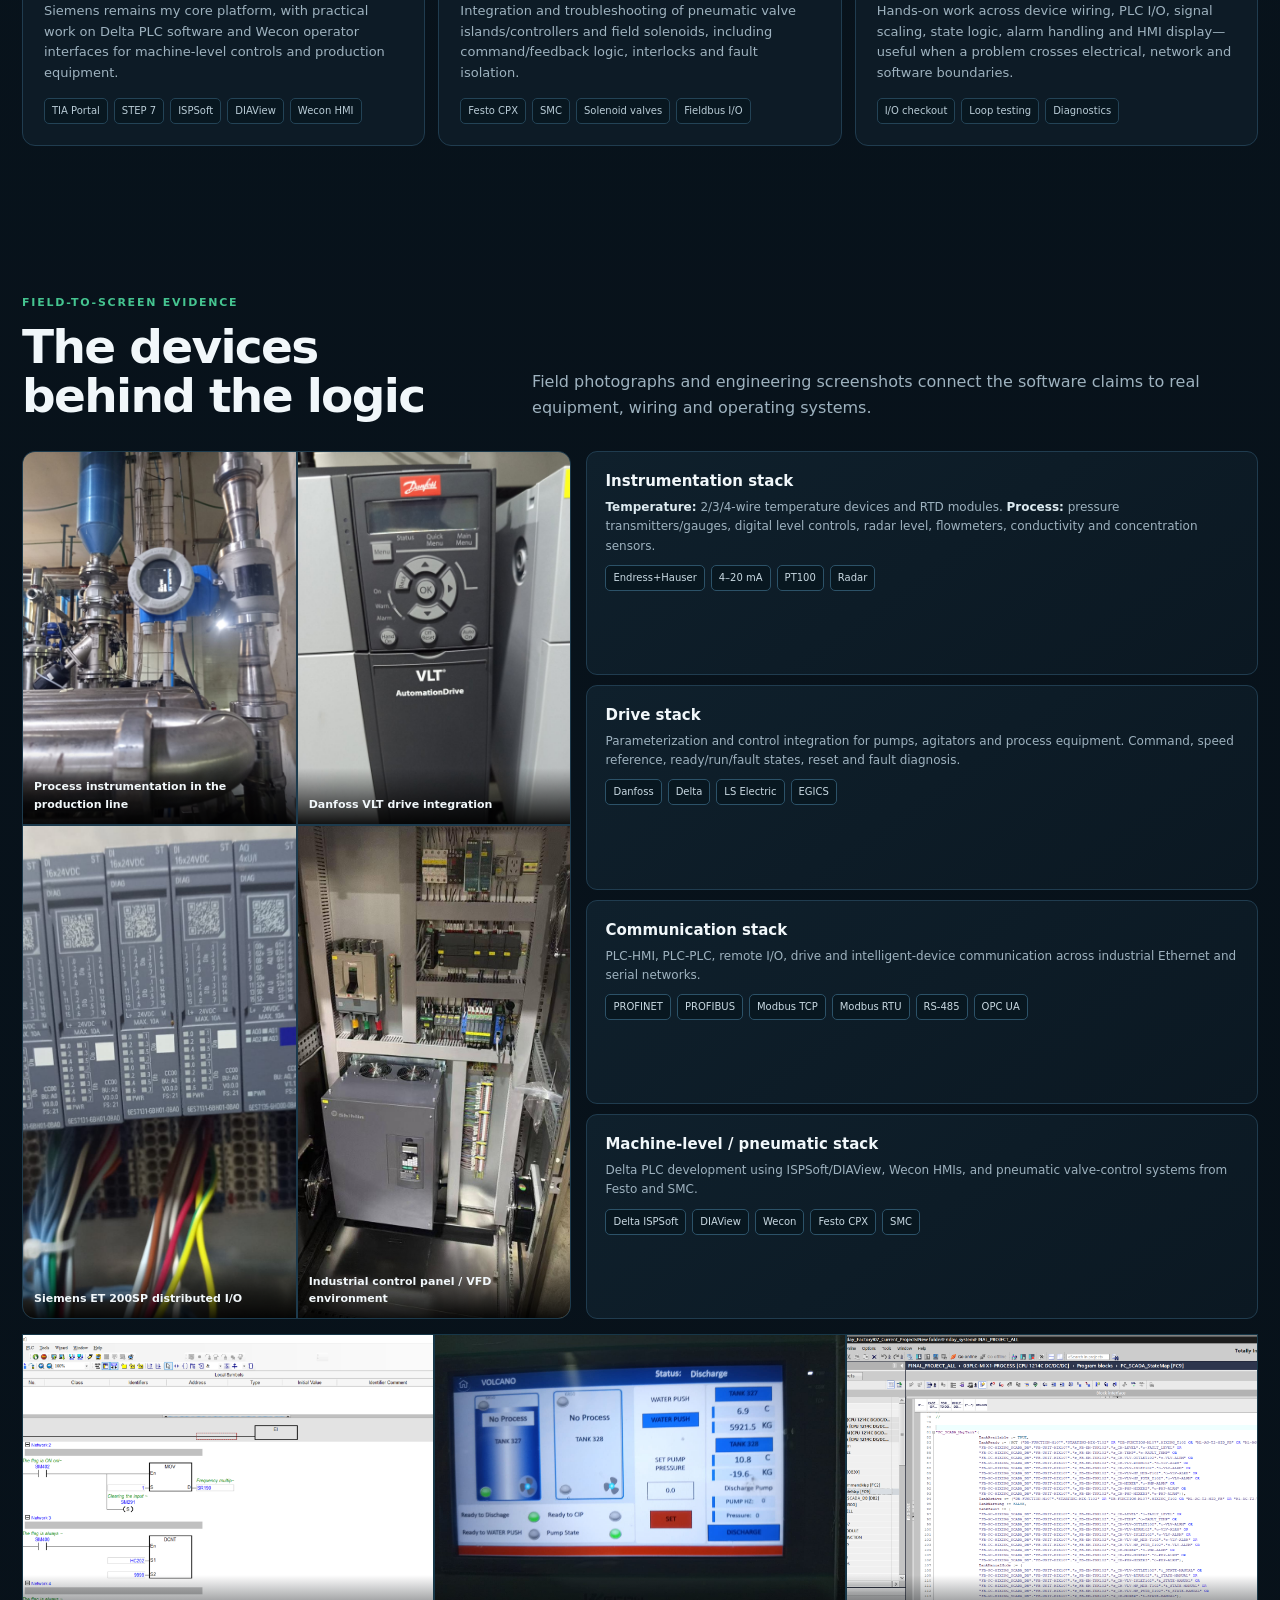
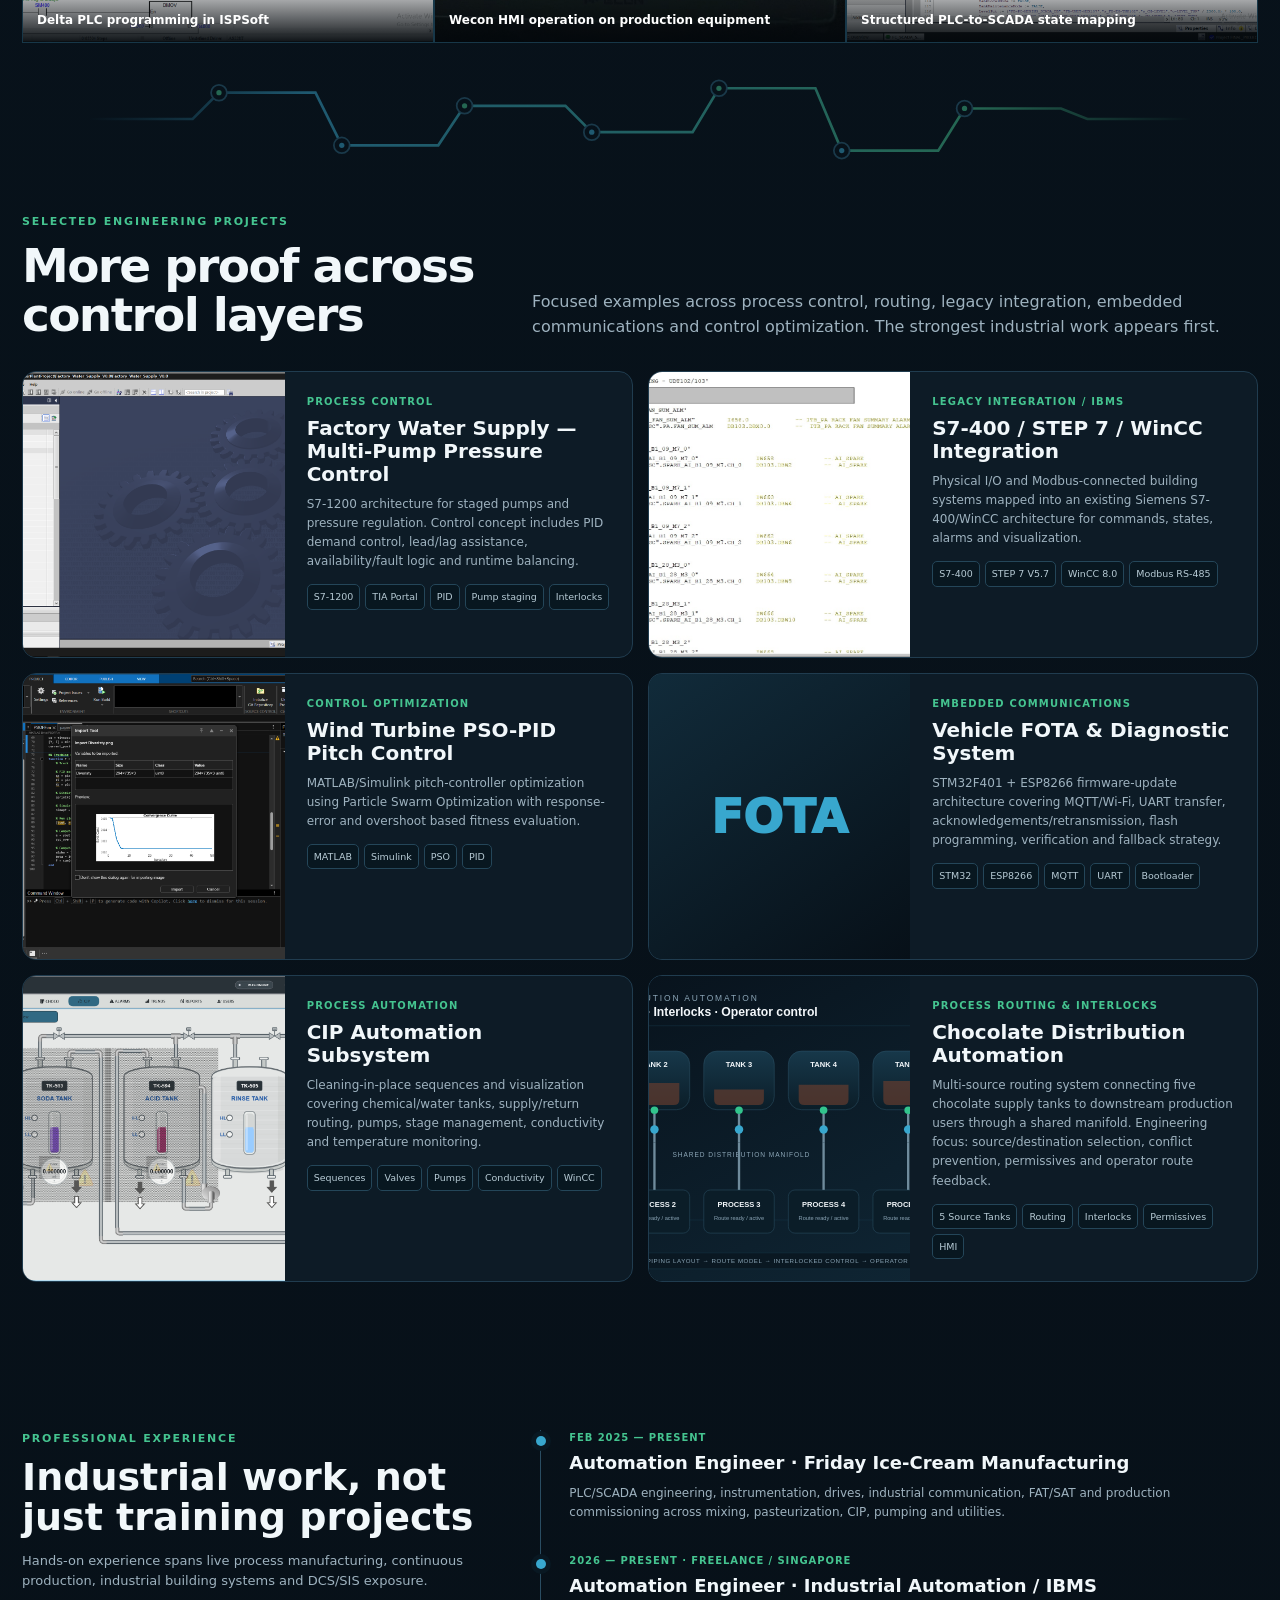
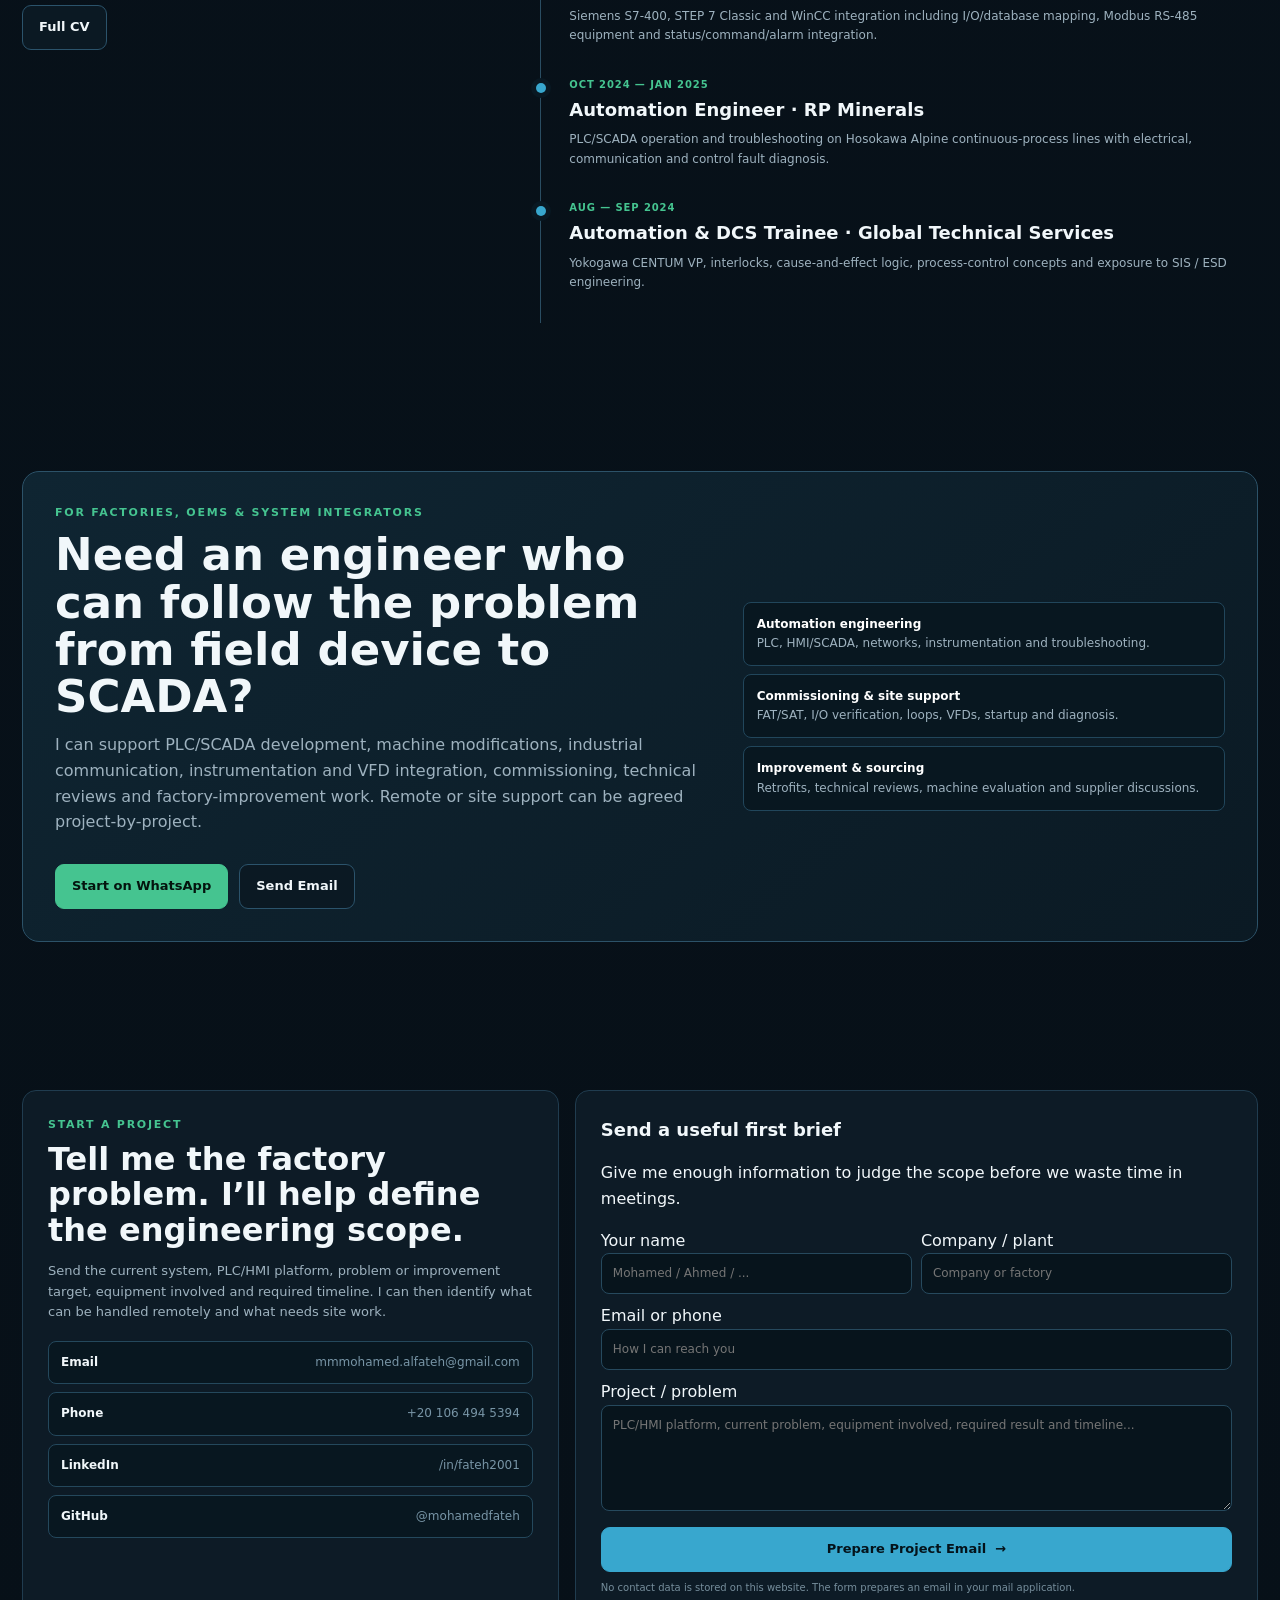
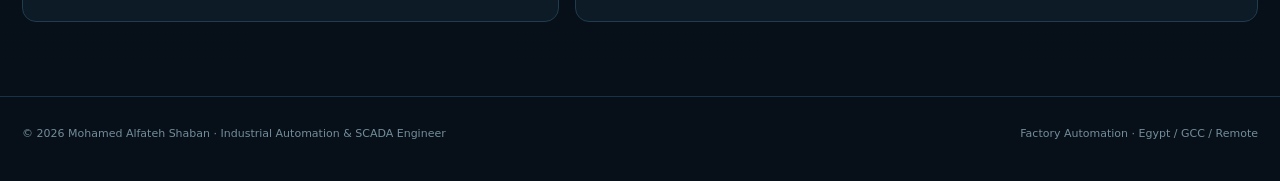
==== commit bb3a0dd2: "Refocus portfolio around proof, case studies and hiring conversion" ====
--- a/index.html
+++ b/index.html
@@ -10,8 +10,18 @@
   <meta property="og:title" content="Mohamed Alfateh Shaban — Industrial Automation & SCADA Engineer">
   <meta property="og:description" content="Factory automation, PLC, SCADA/HMI, industrial networks, instrumentation, VFDs and commissioning — from field devices to plant-wide operation.">
   <meta property="og:type" content="website">
-  <meta property="og:image" content="assets/live-mix.jpg">
   <meta name="theme-color" content="#071019">
+  <meta name="robots" content="index,follow">
+  <link rel="canonical" href="https://mohamedfateh.github.io/automation-portfolio/">
+  <link rel="icon" href="assets/favicon.svg" type="image/svg+xml">
+  <meta property="og:url" content="https://mohamedfateh.github.io/automation-portfolio/">
+  <meta property="og:site_name" content="Mohamed Alfateh — Automation Portfolio">
+  <meta property="og:image" content="https://mohamedfateh.github.io/automation-portfolio/assets/friday-mix100.png">
+  <meta property="og:image:alt" content="Industrial automation and SCADA engineering portfolio">
+  <meta name="twitter:card" content="summary_large_image">
+  <meta name="twitter:title" content="Mohamed Alfateh Shaban — Industrial Automation & SCADA Engineer">
+  <meta name="twitter:description" content="PLC, HMI/SCADA, commissioning, industrial networks and factory automation projects.">
+  <meta name="twitter:image" content="https://mohamedfateh.github.io/automation-portfolio/assets/friday-mix100.png">
   <link rel="stylesheet" href="styles.css">
   <script type="application/ld+json">
   {"@context":"https://schema.org","@type":"Person","name":"Mohamed Alfateh Shaban","jobTitle":"Industrial Automation & SCADA Engineer","address":{"@type":"PostalAddress","addressLocality":"Cairo","addressCountry":"EG"},"email":"mailto:mmmohamed.alfateh@gmail.com","telephone":"+201064945394","sameAs":["https://www.linkedin.com/in/fateh2001/","https://github.com/mohamedfateh"],"knowsAbout":["Siemens S7-1200","Siemens S7-1500","TIA Portal","WinCC Unified","PROFINET","PROFIBUS","Modbus RTU","Modbus TCP","OPC UA","Industrial Instrumentation","VFD commissioning","ISA-88"]}
@@ -20,10 +30,13 @@
 <body>
 <header class="topbar">
   <div class="wrap navbar">
-    <a class="brand" href="#top">MOHAMED <em>ALFATEH</em></a>
+    <a class="brand" href="#top" aria-label="Mohamed Alfateh portfolio home">
+      <img src="assets/favicon.svg" alt="" class="brand-mark">
+      <span>MOHAMED <em>ALFATEH</em></span>
+    </a>
     <nav class="navlinks">
-      <a href="#services">Services</a><a href="#work">Case Study</a><a href="#capabilities">Capabilities</a><a href="#projects">Projects</a><a href="#experience">Experience</a><a href="#contact">Contact</a>
-      <a class="nav-cta" href="assets/Mohamed_Alfateh_Shaban_CV.pdf" target="_blank">Download CV</a>
+      <a href="#proof">Proof</a><a href="#services">Services</a><a href="#work">Case Studies</a><a href="#projects">Projects</a><a href="#experience">Experience</a><a href="#contact">Contact</a>
+      <a class="nav-cta" href="assets/Mohamed_Alfateh_Shaban_CV.pdf" target="_blank" rel="noopener">Download CV</a>
     </nav>
     <button class="menu-btn" aria-label="Menu">☰</button>
   </div>
@@ -32,37 +45,42 @@
 <section class="hero">
   <div class="wrap hero-grid">
     <div class="reveal">
-      <div class="eyebrow">Factory Automation · Controls · SCADA · Commissioning</div>
-      <h1>Helping Small and Meduim factories automate, integrate and improve production systems.</h1>
+      <div class="eyebrow">Industrial Automation · PLC · SCADA · Commissioning</div>
+      <h1>I build and commission control systems that keep factories running.</h1>
       <p class="hero-title">Mohamed Alfateh Shaban — Industrial Automation & SCADA Engineer</p>
-      <p class="lead">PLC programming, HMI/SCADA, industrial networks, instrumentation, VFDs and commissioning—from field devices to plant-wide supervision. I also support electrical control engineering, technical sourcing and practical factory improvement projects.</p>
+      <p class="lead">From field instrumentation and VFDs to PLC logic, HMI/SCADA and industrial networks. My work is focused on real factory operation: safe sequences, clear operator control, reliable integration and practical commissioning.</p>
       <div class="hero-actions">
-        <a class="btn primary" href="#work">View Engineering Work</a>
-        <a class="btn green" href="https://wa.me/201064945394?text=Hello%20Mohamed%2C%20I%20have%20an%20automation%20project%20to%20discuss." target="_blank">Discuss a Project on WhatsApp</a>
-        <a class="btn ghost" href="assets/Mohamed_Alfateh_Shaban_CV.pdf" target="_blank">Download CV</a>
-      </div>
-      <div class="availability"><span class="pulse"></span>Available for freelance, contract and project-based work in Egypt, GCC and remote</div>
+        <a class="btn primary" href="#work">See Proven Work <span aria-hidden="true">→</span></a>
+        <a class="btn green" href="https://wa.me/201064945394?text=Hello%20Mohamed%2C%20I%20have%20an%20automation%20project%20to%20discuss." target="_blank" rel="noopener">Discuss a Factory Project</a>
+        <a class="btn ghost" href="assets/Mohamed_Alfateh_Shaban_CV.pdf" target="_blank" rel="noopener">CV for Hiring Managers</a>
+      </div>
+      <div class="audience-paths">
+        <span><b>Factory / OEM?</b> Scroll to services & case studies.</span>
+        <span><b>Recruiter / Manager?</b> Jump to <a href="#experience">experience</a> or download the CV.</span>
+      </div>
+      <div class="availability"><span class="pulse"></span>Available for freelance, contract and engineering roles · Egypt · GCC · Remote</div>
     </div>
     <aside class="hero-card hero-visual reveal" aria-label="Industrial automation system graphic">
       <div class="visual-frame">
         <img src="assets/automation-hero.svg" alt="Vector diagram showing instrumentation, PLC control, SCADA, VFDs and process equipment">
       </div>
-      <div class="mini"><div><span>Core focus</span><b>Factory Automation</b></div><div><span>Work scope</span><b>Field → PLC → SCADA</b></div><div><span>Primary stack</span><b>Siemens + WinCC</b></div><div><span>Markets</span><b>Egypt · GCC · Remote</b></div></div>
+      <div class="mini"><div><span>Primary stack</span><b>Siemens · WinCC</b></div><div><span>Delivery</span><b>FAT · SAT · Startup</b></div><div><span>Systems</span><b>Batch · Process · Machines</b></div><div><span>Integration</span><b>PN · DP · Modbus</b></div></div>
     </aside>
   </div>
 </section>
-<div class="trustbar"><div class="wrap trust-grid reveal">
-  <div class="trust"><strong>PLC + SCADA</strong><span>Control system engineering</span></div>
-  <div class="trust"><strong>Field → Screen</strong><span>Instrumentation integration</span></div>
-  <div class="trust"><strong>PN · DP · Modbus</strong><span>Industrial networking</span></div>
-  <div class="trust"><strong>FAT → SAT</strong><span>Commissioning & startup</span></div>
-  <div class="trust"><strong>Egypt · GCC</strong><span>Remote + site support</span></div>
-</div></div>
-<div class="vector-divider" aria-hidden="true"><img src="assets/automation-divider.svg" alt=""></div>
+<section class="proofbar" id="proof" aria-label="Selected industrial proof">
+  <div class="wrap proof-grid reveal">
+    <div class="proof-stat"><strong>69</strong><span>Aging tanks integrated in the wider plant system</span></div>
+    <div class="proof-stat"><strong>23</strong><span>Production machines across the factory halls</span></div>
+    <div class="proof-stat"><strong>4 PLCs</strong><span>Control architecture restructure delivered in 25 days</span></div>
+    <div class="proof-stat"><strong>FAT → SAT</strong><span>Through live batch startup and laboratory approval</span></div>
+  </div>
+</section>
+<div class="vector-divider" aria-hidden="true"><img loading="lazy" decoding="async" src="assets/automation-divider.svg" alt=""></div>
 
 <section id="services">
   <div class="wrap">
-    <div class="section-head reveal"><div><div class="section-kicker">Core automation services</div><h2>What I can deliver for your factory or project</h2></div><p>Practical support for plant owners, OEMs and system integrators—from new PLC/SCADA development to troubleshooting, integration and commissioning.</p></div>
+    <div class="section-head reveal"><div><div class="section-kicker">Services built around factory problems</div><h2>What you can hire me to solve</h2></div><p>New automation, unreliable sequences, weak operator visibility, communication faults, commissioning gaps and control-system modernization. The goal is not more code; it is a safer, clearer and more maintainable production system.</p></div>
     <div class="services">
       <article class="service reveal"><div class="num">01 / PLC</div><h3>PLC Programming & Modernization</h3><p>New logic, machine/process modifications, structured equipment logic, interlocks, permissives, sequences, I/O mapping and troubleshooting.</p><div class="deliverables">TIA Portal · STEP 7 · Delta ISPSoft</div></article>
       <article class="service reveal"><div class="num">02 / SCADA</div><h3>SCADA & HMI Engineering</h3><p>Operator screens, reusable faceplates/SVGs, alarms, trends, recipes, reporting, tag architecture and PLC-to-SCADA mapping.</p><div class="deliverables">WinCC Unified · WinCC · Wecon HMI · DIAView</div></article>
@@ -91,20 +109,32 @@
   </div>
 </section>
 
+<section class="outcomes">
+  <div class="wrap">
+    <div class="section-head reveal"><div><div class="section-kicker">Evidence before claims</div><h2>What my case studies show</h2></div><p>Each project is presented around the actual engineering problem, the control architecture, what I personally handled and the operating evidence—not a list of software logos.</p></div>
+    <div class="outcome-grid">
+      <article class="outcome-card reveal"><span>01</span><h3>Control architecture</h3><p>From equipment hierarchy and I/O mapping to interlocks, permissives, sequences and reusable control modules.</p></article>
+      <article class="outcome-card reveal"><span>02</span><h3>Field integration</h3><p>Instrumentation, VFDs, pneumatic systems, remote I/O and industrial networks tied into the PLC and operator layer.</p></article>
+      <article class="outcome-card reveal"><span>03</span><h3>Operator experience</h3><p>SCADA/HMI that exposes plant state clearly through alarms, trends, faceplates, routing states and process visualization.</p></article>
+      <article class="outcome-card reveal"><span>04</span><h3>Commissioning</h3><p>Electrical inspection, I/O checks, device testing, FAT/SAT, live startup and troubleshooting under real production conditions.</p></article>
+    </div>
+  </div>
+</section>
+
 <section id="work">
   <div class="wrap">
-    <div class="section-head reveal"><div><div class="section-kicker">Flagship industrial case study</div><h2>Friday Ice Cream Factory Automation & SCADA</h2></div><p>A real operating food-process system covering mixing, pasteurization, CIP, aging, instrumentation, distributed I/O, drives, networks, SCADA engineering and commissioning.</p></div>
+    <div class="section-head reveal"><div><div class="section-kicker">Flagship industrial case study</div><h2>Friday Ice Cream — Plant Automation & SCADA</h2></div><p>A live food-manufacturing system spanning mixing, pasteurization, CIP, aging and production routing. This is the strongest proof of my end-to-end automation work.</p></div>
     <article class="flagship reveal">
-      <div class="flag-top"><div><div class="eyebrow">Food & Beverage · Batch / Process Automation</div><h3>Engineering from sensor signal to operator action</h3><p>Developed and commissioned modular Siemens PLC and WinCC Unified functions across multiple process areas. The engineering includes structured control modules, SCADA state/command mapping, reusable visualization objects, field-device integration, test documentation and live production support.</p></div>
+      <div class="flag-top"><div><div class="eyebrow">Food & Beverage · Batch / Process Automation</div><h3>From fragmented plant controls to a structured operating system</h3><p><b>Problem:</b> multiple process areas, field devices and operator stations needed a consistent control and supervision layer. <b>My work:</b> PLC/SCADA engineering, structured state/command mapping, reusable visualization, field integration, testing and commissioning. <b>Evidence:</b> the system progressed through FAT/SAT into live production operation.</p></div>
       <div class="project-meta"><div><b>Controllers</b><span>S7-1200 / S7-1500</span></div><div><b>SCADA</b><span>WinCC Unified PC Runtime</span></div><div><b>Processes</b><span>Mix · Pasteurize · CIP · Aging</span></div><div><b>Integration</b><span>PN · DP · Modbus · OPC UA</span></div></div></div>
       <div class="flowline"><div class="flow-node">Field Devices<small>RTD · radar · flow · valves · VFDs</small></div><div class="arrow">→</div><div class="flow-node">PLC / I/O<small>Scaling · diagnostics · control</small></div><div class="arrow">→</div><div class="flow-node">Control Logic<small>Interlocks · phases · sequences</small></div><div class="arrow">→</div><div class="flow-node">SCADA<small>Operate · alarm · trend · report</small></div></div>
       <div class="gallery">
-        <figure><img data-lightbox src="assets/friday-mix100.png" alt="Mixing SCADA"><figcaption>WinCC Unified mixing process screen</figcaption></figure>
-        <figure><img data-lightbox src="assets/friday-pasteurizer.png" alt="Pasteurization SCADA"><figcaption>Pasteurizer process visualization</figcaption></figure>
-        <figure><img data-lightbox src="assets/friday-cip-ops.png" alt="CIP operations"><figcaption>Multi-circuit CIP operations screen</figcaption></figure>
-        <figure><img data-lightbox src="assets/tia-architecture.png" alt="TIA Portal architecture"><figcaption>Structured PLC program architecture</figcaption></figure>
-        <figure><img data-lightbox src="assets/network-view.png" alt="Network architecture"><figcaption>Plant network and distributed I/O integration</figcaption></figure>
-        <figure><img data-lightbox src="assets/live-mix.jpg" alt="Live runtime"><figcaption>System running in the production environment</figcaption></figure>
+        <figure><img loading="lazy" decoding="async" data-lightbox src="assets/friday-mix100.png" alt="Mixing SCADA"><figcaption>WinCC Unified mixing process screen</figcaption></figure>
+        <figure><img loading="lazy" decoding="async" data-lightbox src="assets/friday-pasteurizer.png" alt="Pasteurization SCADA"><figcaption>Pasteurizer process visualization</figcaption></figure>
+        <figure><img loading="lazy" decoding="async" data-lightbox src="assets/friday-cip-ops.png" alt="CIP operations"><figcaption>Multi-circuit CIP operations screen</figcaption></figure>
+        <figure><img loading="lazy" decoding="async" data-lightbox src="assets/tia-architecture.png" alt="TIA Portal architecture"><figcaption>Structured PLC program architecture</figcaption></figure>
+        <figure><img loading="lazy" decoding="async" data-lightbox src="assets/network-view.png" alt="Network architecture"><figcaption>Plant network and distributed I/O integration</figcaption></figure>
+        <figure><img loading="lazy" decoding="async" data-lightbox src="assets/live-mix.jpg" alt="Live runtime"><figcaption>System running in the production environment</figcaption></figure>
       </div>
       <div class="case-points">
         <div class="case-point"><b>Modular PLC software</b><span>Process Cell → Unit → Equipment Module → Control Module / Generic Function organization for maintainable process logic.</span></div>
@@ -148,7 +178,7 @@
 
       <div class="gallery" style="grid-template-columns:1fr;margin-top:16px">
         <figure>
-          <img data-lightbox src="assets/chocolate-distribution.svg" alt="Chocolate distribution automation architecture">
+          <img loading="lazy" decoding="async" data-lightbox src="assets/chocolate-distribution.svg" alt="Chocolate distribution automation architecture">
           <figcaption>Sanitized automation architecture derived from the multi-tank / multi-user distribution layout</figcaption>
         </figure>
       </div>
@@ -186,10 +216,10 @@
     <div class="section-head reveal"><div><div class="section-kicker">Field-to-screen evidence</div><h2>The devices behind the logic</h2></div><p>Field photographs and engineering screenshots connect the software claims to real equipment, wiring and operating systems.</p></div>
     <div class="instrument-wrap">
       <div class="proof-column reveal">
-        <figure><img data-lightbox src="assets/flow-instrument.jpg" alt="Process instrument"><figcaption>Process instrumentation in the production line</figcaption></figure>
-        <figure><img data-lightbox src="assets/danfoss-vfd.jpg" alt="Danfoss VFD"><figcaption>Danfoss VLT drive integration</figcaption></figure>
-        <figure><img data-lightbox src="assets/et200sp.jpg" alt="ET200SP"><figcaption>Siemens ET 200SP distributed I/O</figcaption></figure>
-        <figure><img data-lightbox src="assets/panel-vfd.jpg" alt="Control panel"><figcaption>Industrial control panel / VFD environment</figcaption></figure>
+        <figure><img loading="lazy" decoding="async" data-lightbox src="assets/flow-instrument.jpg" alt="Process instrument"><figcaption>Process instrumentation in the production line</figcaption></figure>
+        <figure><img loading="lazy" decoding="async" data-lightbox src="assets/danfoss-vfd.jpg" alt="Danfoss VFD"><figcaption>Danfoss VLT drive integration</figcaption></figure>
+        <figure><img loading="lazy" decoding="async" data-lightbox src="assets/et200sp.jpg" alt="ET200SP"><figcaption>Siemens ET 200SP distributed I/O</figcaption></figure>
+        <figure><img loading="lazy" decoding="async" data-lightbox src="assets/panel-vfd.jpg" alt="Control panel"><figcaption>Industrial control panel / VFD environment</figcaption></figure>
       </div>
       <div class="stack-list">
         <div class="stack-block reveal"><h3>Instrumentation stack</h3><p><strong>Temperature:</strong> 2/3/4-wire temperature devices and RTD modules. <strong>Process:</strong> pressure transmitters/gauges, digital level controls, radar level, flowmeters, conductivity and concentration sensors.</p><div class="brands"><span class="brand-pill">Endress+Hauser</span><span class="brand-pill">4–20 mA</span><span class="brand-pill">PT100</span><span class="brand-pill">Radar</span></div></div>
@@ -199,32 +229,32 @@
       </div>
     </div>
     <div class="gallery" style="margin-top:15px;border:1px solid #173748">
-      <figure><img data-lightbox src="assets/delta-ispsoft.png" alt="Delta ISPSoft"><figcaption>Delta PLC programming in ISPSoft</figcaption></figure>
-      <figure><img data-lightbox src="assets/wecon-hmi.jpg" alt="Wecon HMI"><figcaption>Wecon HMI operation on production equipment</figcaption></figure>
-      <figure><img data-lightbox src="assets/scada-map-code.png" alt="SCADA mapping"><figcaption>Structured PLC-to-SCADA state mapping</figcaption></figure>
-    </div>
-  </div>
-</section>
-
-<div class="vector-divider compact" aria-hidden="true"><img src="assets/automation-divider.svg" alt=""></div>
+      <figure><img loading="lazy" decoding="async" data-lightbox src="assets/delta-ispsoft.png" alt="Delta ISPSoft"><figcaption>Delta PLC programming in ISPSoft</figcaption></figure>
+      <figure><img loading="lazy" decoding="async" data-lightbox src="assets/wecon-hmi.jpg" alt="Wecon HMI"><figcaption>Wecon HMI operation on production equipment</figcaption></figure>
+      <figure><img loading="lazy" decoding="async" data-lightbox src="assets/scada-map-code.png" alt="SCADA mapping"><figcaption>Structured PLC-to-SCADA state mapping</figcaption></figure>
+    </div>
+  </div>
+</section>
+
+<div class="vector-divider compact" aria-hidden="true"><img loading="lazy" decoding="async" src="assets/automation-divider.svg" alt=""></div>
 
 <section id="projects">
   <div class="wrap">
-    <div class="section-head reveal"><div><div class="section-kicker">Selected engineering projects</div><h2>Different problems, different control layers</h2></div><p>The projects are intentionally varied: plant SCADA, pump control, legacy integration, routing/interlocks, optimization and embedded communications.</p></div>
+    <div class="section-head reveal"><div><div class="section-kicker">Selected engineering projects</div><h2>More proof across control layers</h2></div><p>Focused examples across process control, routing, legacy integration, embedded communications and control optimization. The strongest industrial work appears first.</p></div>
     <div class="projects">
-      <article class="project-card reveal"><div class="thumb"><img src="assets/water-supply-tree.png" alt="Water supply PLC"></div><div class="body"><div class="kind">Process Control</div><h3>Factory Water Supply — Multi-Pump Pressure Control</h3><p>S7-1200 architecture for staged pumps and pressure regulation. Control concept includes PID demand control, lead/lag assistance, availability/fault logic and runtime balancing.</p><div class="tools"><span>S7-1200</span><span>TIA Portal</span><span>PID</span><span>Pump staging</span><span>Interlocks</span></div></div></article>
-      <article class="project-card reveal"><div class="thumb"><img src="assets/ibms-mapping.jpg" alt="S7-400 mapping"></div><div class="body"><div class="kind">Legacy Integration / IBMS</div><h3>S7-400 / STEP 7 / WinCC Integration</h3><p>Physical I/O and Modbus-connected building systems mapped into an existing Siemens S7-400/WinCC architecture for commands, states, alarms and visualization.</p><div class="tools"><span>S7-400</span><span>STEP 7 V5.7</span><span>WinCC 8.0</span><span>Modbus RS-485</span></div></div></article>
-      <article class="project-card reveal"><div class="thumb"><img src="assets/wind-pso.png" alt="Wind turbine PSO"></div><div class="body"><div class="kind">Control Optimization</div><h3>Wind Turbine PSO-PID Pitch Control</h3><p>MATLAB/Simulink pitch-controller optimization using Particle Swarm Optimization with response-error and overshoot based fitness evaluation.</p><div class="tools"><span>MATLAB</span><span>Simulink</span><span>PSO</span><span>PID</span></div></div></article>
+      <article class="project-card reveal"><div class="thumb"><img loading="lazy" decoding="async" src="assets/water-supply-tree.png" alt="Water supply PLC"></div><div class="body"><div class="kind">Process Control</div><h3>Factory Water Supply — Multi-Pump Pressure Control</h3><p>S7-1200 architecture for staged pumps and pressure regulation. Control concept includes PID demand control, lead/lag assistance, availability/fault logic and runtime balancing.</p><div class="tools"><span>S7-1200</span><span>TIA Portal</span><span>PID</span><span>Pump staging</span><span>Interlocks</span></div></div></article>
+      <article class="project-card reveal"><div class="thumb"><img loading="lazy" decoding="async" src="assets/ibms-mapping.jpg" alt="S7-400 mapping"></div><div class="body"><div class="kind">Legacy Integration / IBMS</div><h3>S7-400 / STEP 7 / WinCC Integration</h3><p>Physical I/O and Modbus-connected building systems mapped into an existing Siemens S7-400/WinCC architecture for commands, states, alarms and visualization.</p><div class="tools"><span>S7-400</span><span>STEP 7 V5.7</span><span>WinCC 8.0</span><span>Modbus RS-485</span></div></div></article>
+      <article class="project-card reveal"><div class="thumb"><img loading="lazy" decoding="async" src="assets/wind-pso.png" alt="Wind turbine PSO"></div><div class="body"><div class="kind">Control Optimization</div><h3>Wind Turbine PSO-PID Pitch Control</h3><p>MATLAB/Simulink pitch-controller optimization using Particle Swarm Optimization with response-error and overshoot based fitness evaluation.</p><div class="tools"><span>MATLAB</span><span>Simulink</span><span>PSO</span><span>PID</span></div></div></article>
       <article class="project-card reveal"><div class="thumb" style="display:flex;align-items:center;justify-content:center;background:linear-gradient(145deg,#112b3a,#071018);font-size:47px;font-weight:950;color:#38a7ce">FOTA</div><div class="body"><div class="kind">Embedded Communications</div><h3>Vehicle FOTA & Diagnostic System</h3><p>STM32F401 + ESP8266 firmware-update architecture covering MQTT/Wi-Fi, UART transfer, acknowledgements/retransmission, flash programming, verification and fallback strategy.</p><div class="tools"><span>STM32</span><span>ESP8266</span><span>MQTT</span><span>UART</span><span>Bootloader</span></div></div></article>
-      <article class="project-card reveal"><div class="thumb"><img src="assets/friday-cip-plant.png" alt="CIP system"></div><div class="body"><div class="kind">Process Automation</div><h3>CIP Automation Subsystem</h3><p>Cleaning-in-place sequences and visualization covering chemical/water tanks, supply/return routing, pumps, stage management, conductivity and temperature monitoring.</p><div class="tools"><span>Sequences</span><span>Valves</span><span>Pumps</span><span>Conductivity</span><span>WinCC</span></div></div></article>
-      <article class="project-card reveal"><div class="thumb"><img src="assets/chocolate-distribution.svg" alt="Chocolate distribution routing architecture"></div><div class="body"><div class="kind">Process Routing & Interlocks</div><h3>Chocolate Distribution Automation</h3><p>Multi-source routing system connecting five chocolate supply tanks to downstream production users through a shared manifold. Engineering focus: source/destination selection, conflict prevention, permissives and operator route feedback.</p><div class="tools"><span>5 Source Tanks</span><span>Routing</span><span>Interlocks</span><span>Permissives</span><span>HMI</span></div></div></article>
+      <article class="project-card reveal"><div class="thumb"><img loading="lazy" decoding="async" src="assets/friday-cip-plant.png" alt="CIP system"></div><div class="body"><div class="kind">Process Automation</div><h3>CIP Automation Subsystem</h3><p>Cleaning-in-place sequences and visualization covering chemical/water tanks, supply/return routing, pumps, stage management, conductivity and temperature monitoring.</p><div class="tools"><span>Sequences</span><span>Valves</span><span>Pumps</span><span>Conductivity</span><span>WinCC</span></div></div></article>
+      <article class="project-card reveal"><div class="thumb"><img loading="lazy" decoding="async" src="assets/chocolate-distribution.svg" alt="Chocolate distribution routing architecture"></div><div class="body"><div class="kind">Process Routing & Interlocks</div><h3>Chocolate Distribution Automation</h3><p>Multi-source routing system connecting five chocolate supply tanks to downstream production users through a shared manifold. Engineering focus: source/destination selection, conflict prevention, permissives and operator route feedback.</p><div class="tools"><span>5 Source Tanks</span><span>Routing</span><span>Interlocks</span><span>Permissives</span><span>HMI</span></div></div></article>
     </div>
   </div>
 </section>
 
 <section id="experience">
   <div class="wrap experience-grid">
-    <aside class="experience-aside reveal"><div class="section-kicker">Professional experience</div><h2>Industrial work, not just training projects</h2><p>Hands-on experience spans live process manufacturing, continuous production, industrial building systems and DCS/SIS exposure.</p><a class="btn ghost" href="assets/Mohamed_Alfateh_Shaban_CV.pdf" target="_blank">Full CV</a></aside>
+    <aside class="experience-aside reveal"><div class="section-kicker">Professional experience</div><h2>Industrial work, not just training projects</h2><p>Hands-on experience spans live process manufacturing, continuous production, industrial building systems and DCS/SIS exposure.</p><a class="btn ghost" href="assets/Mohamed_Alfateh_Shaban_CV.pdf" target="_blank" rel="noopener">Full CV</a></aside>
     <div class="timeline">
       <div class="job reveal"><div class="date">Feb 2025 — Present</div><h3>Automation Engineer · Friday Ice-Cream Manufacturing</h3><p>PLC/SCADA engineering, instrumentation, drives, industrial communication, FAT/SAT and production commissioning across mixing, pasteurization, CIP, pumping and utilities.</p></div>
       <div class="job reveal"><div class="date">2026 — Present · Freelance / Singapore</div><h3>Automation Engineer · Industrial Automation / IBMS</h3><p>Siemens S7-400, STEP 7 Classic and WinCC integration including I/O/database mapping, Modbus RS-485 equipment and status/command/alarm integration.</p></div>
@@ -237,7 +267,7 @@
 <section>
   <div class="wrap">
     <div class="freelance reveal">
-      <div><div class="section-kicker">For factories, OEMs & system integrators</div><h2>Need an engineer who can follow the problem from field device to SCADA?</h2><p>I can support PLC/SCADA development, machine modifications, industrial communication, instrumentation and VFD integration, commissioning, technical reviews and factory-improvement work. Remote or site support can be agreed project-by-project.</p><div class="hero-actions"><a class="btn green" target="_blank" href="https://wa.me/201064945394?text=Hello%20Mohamed%2C%20I%20would%20like%20to%20discuss%20an%20automation%20project.">Start on WhatsApp</a><a class="btn ghost" href="mailto:mmmohamed.alfateh@gmail.com?subject=Automation%20Project%20Enquiry">Send Email</a></div></div>
+      <div><div class="section-kicker">For factories, OEMs & system integrators</div><h2>Need an engineer who can follow the problem from field device to SCADA?</h2><p>I can support PLC/SCADA development, machine modifications, industrial communication, instrumentation and VFD integration, commissioning, technical reviews and factory-improvement work. Remote or site support can be agreed project-by-project.</p><div class="hero-actions"><a class="btn green" target="_blank" rel="noopener" href="https://wa.me/201064945394?text=Hello%20Mohamed%2C%20I%20would%20like%20to%20discuss%20an%20automation%20project.">Start on WhatsApp</a><a class="btn ghost" href="mailto:mmmohamed.alfateh@gmail.com?subject=Automation%20Project%20Enquiry">Send Email</a></div></div>
       <div class="lead-types"><div class="lead-type"><b>Automation engineering</b><br><span>PLC, HMI/SCADA, networks, instrumentation and troubleshooting.</span></div><div class="lead-type"><b>Commissioning & site support</b><br><span>FAT/SAT, I/O verification, loops, VFDs, startup and diagnosis.</span></div><div class="lead-type"><b>Improvement & sourcing</b><br><span>Retrofits, technical reviews, machine evaluation and supplier discussions.</span></div></div>
     </div>
   </div>
@@ -245,13 +275,19 @@
 
 <section id="contact">
   <div class="wrap contact">
-    <div class="contact-card reveal"><div class="section-kicker">Start a project</div><h2>Tell me the factory problem. I’ll help define the engineering scope.</h2><p>Send the current system, PLC/HMI platform, problem or improvement target, equipment involved and required timeline. I can then identify what can be handled remotely and what needs site work.</p><div class="contact-links"><a class="contact-link" href="mailto:mmmohamed.alfateh@gmail.com"><b>Email</b><span>mmmohamed.alfateh@gmail.com</span></a><a class="contact-link" href="tel:+201064945394"><b>Phone</b><span>+20 106 494 5394</span></a><a class="contact-link" target="_blank" href="https://www.linkedin.com/in/fateh2001/"><b>LinkedIn</b><span>/in/fateh2001</span></a><a class="contact-link" target="_blank" href="https://github.com/mohamedfateh"><b>GitHub</b><span>@mohamedfateh</span></a></div></div>
-    <form class="contact-form reveal" id="leadForm"><h3>Prepare a project enquiry email</h3><div class="form-grid"><input name="name" required placeholder="Your name"><input name="company" placeholder="Company / plant"><input class="full" name="contact" required placeholder="Email or phone"><textarea class="full" name="message" required placeholder="PLC/HMI platform, problem, scope, timeline..."></textarea><button class="btn primary full" type="submit">Create Email</button></div><div class="form-note">This static GitHub Pages version opens your email client with the project details. No contact data is stored on this website.</div></form>
+    <div class="contact-card reveal"><div class="section-kicker">Start a project</div><h2>Tell me the factory problem. I’ll help define the engineering scope.</h2><p>Send the current system, PLC/HMI platform, problem or improvement target, equipment involved and required timeline. I can then identify what can be handled remotely and what needs site work.</p><div class="contact-links"><a class="contact-link" href="mailto:mmmohamed.alfateh@gmail.com"><b>Email</b><span>mmmohamed.alfateh@gmail.com</span></a><a class="contact-link" href="tel:+201064945394"><b>Phone</b><span>+20 106 494 5394</span></a><a class="contact-link" target="_blank" rel="noopener" href="https://www.linkedin.com/in/fateh2001/"><b>LinkedIn</b><span>/in/fateh2001</span></a><a class="contact-link" target="_blank" rel="noopener" href="https://github.com/mohamedfateh"><b>GitHub</b><span>@mohamedfateh</span></a></div></div>
+    <form class="contact-form reveal" id="leadForm"><h3>Send a useful first brief</h3><p class="form-intro">Give me enough information to judge the scope before we waste time in meetings.</p><div class="form-grid">
+    <label><span>Your name</span><input name="name" autocomplete="name" required placeholder="Mohamed / Ahmed / ..."></label>
+    <label><span>Company / plant</span><input name="company" autocomplete="organization" placeholder="Company or factory"></label>
+    <label class="full"><span>Email or phone</span><input name="contact" autocomplete="email" required placeholder="How I can reach you"></label>
+    <label class="full"><span>Project / problem</span><textarea name="message" required placeholder="PLC/HMI platform, current problem, equipment involved, required result and timeline..."></textarea></label>
+    <button class="btn primary full" type="submit">Prepare Project Email <span aria-hidden="true">→</span></button>
+  </div><div class="form-note">No contact data is stored on this website. The form prepares an email in your mail application.</div></form>
   </div>
 </section>
 </main>
 <footer><div class="wrap footer-in"><span>© 2026 Mohamed Alfateh Shaban · Industrial Automation & SCADA Engineer</span><span>Factory Automation · Egypt / GCC / Remote</span></div></footer>
-<div class="lightbox" id="lightbox"><button aria-label="Close">×</button><img alt="Expanded portfolio image"></div>
+<div class="lightbox" id="lightbox"><button aria-label="Close">×</button><img loading="lazy" decoding="async" alt="Expanded portfolio image"></div>
 <script src="script.js"></script>
 </body>
 </html>
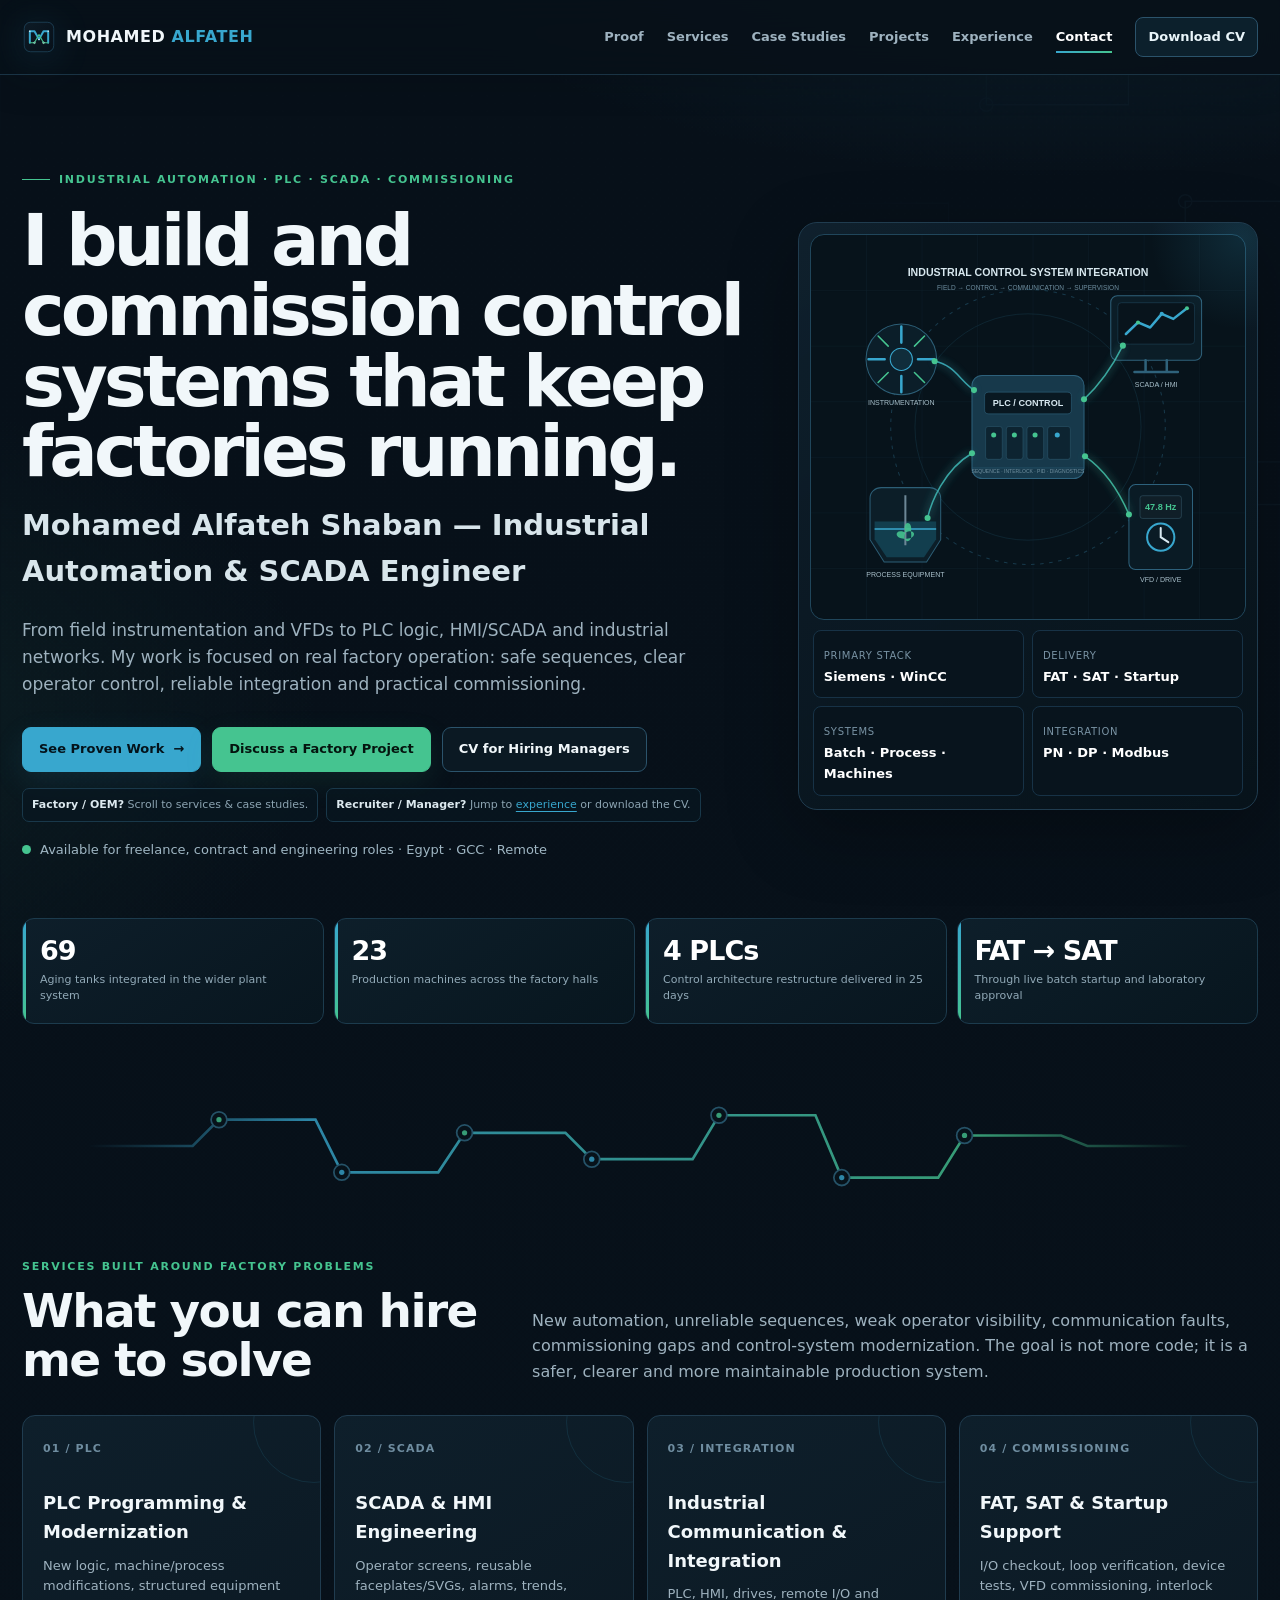
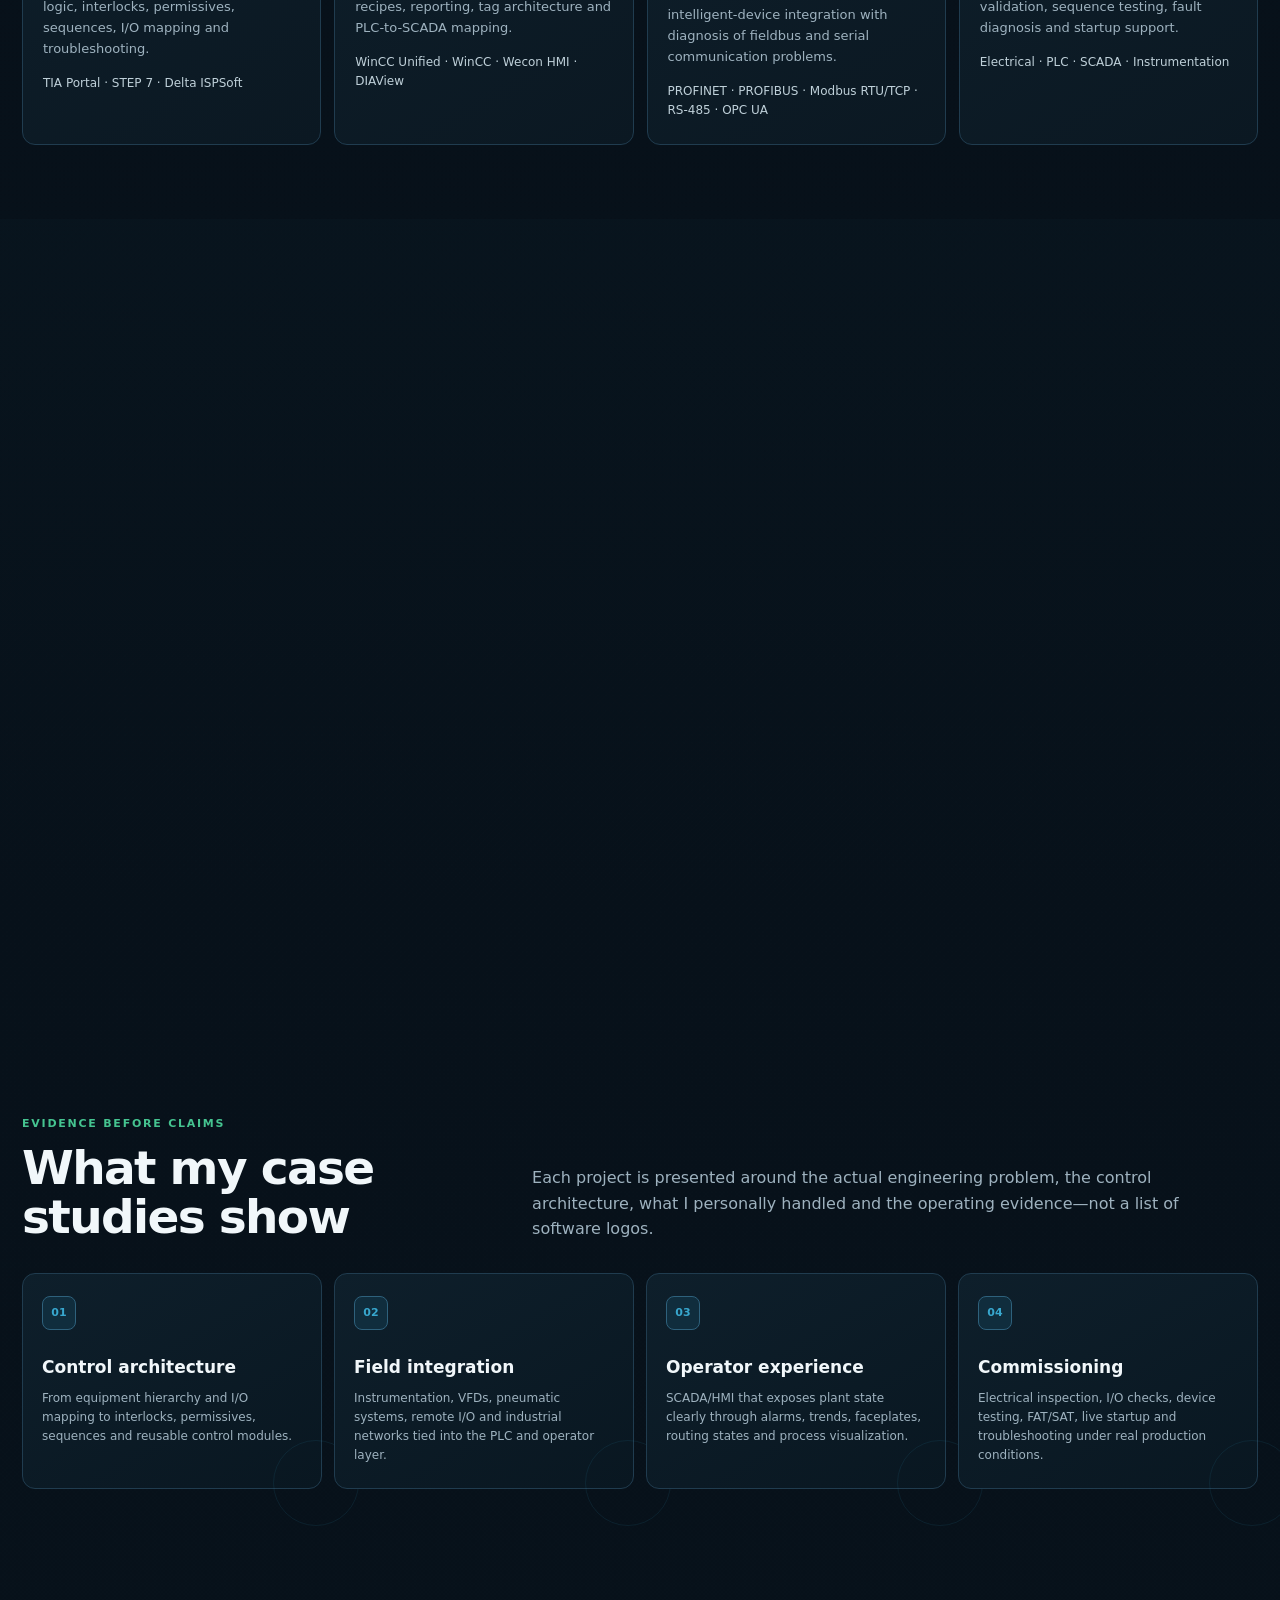
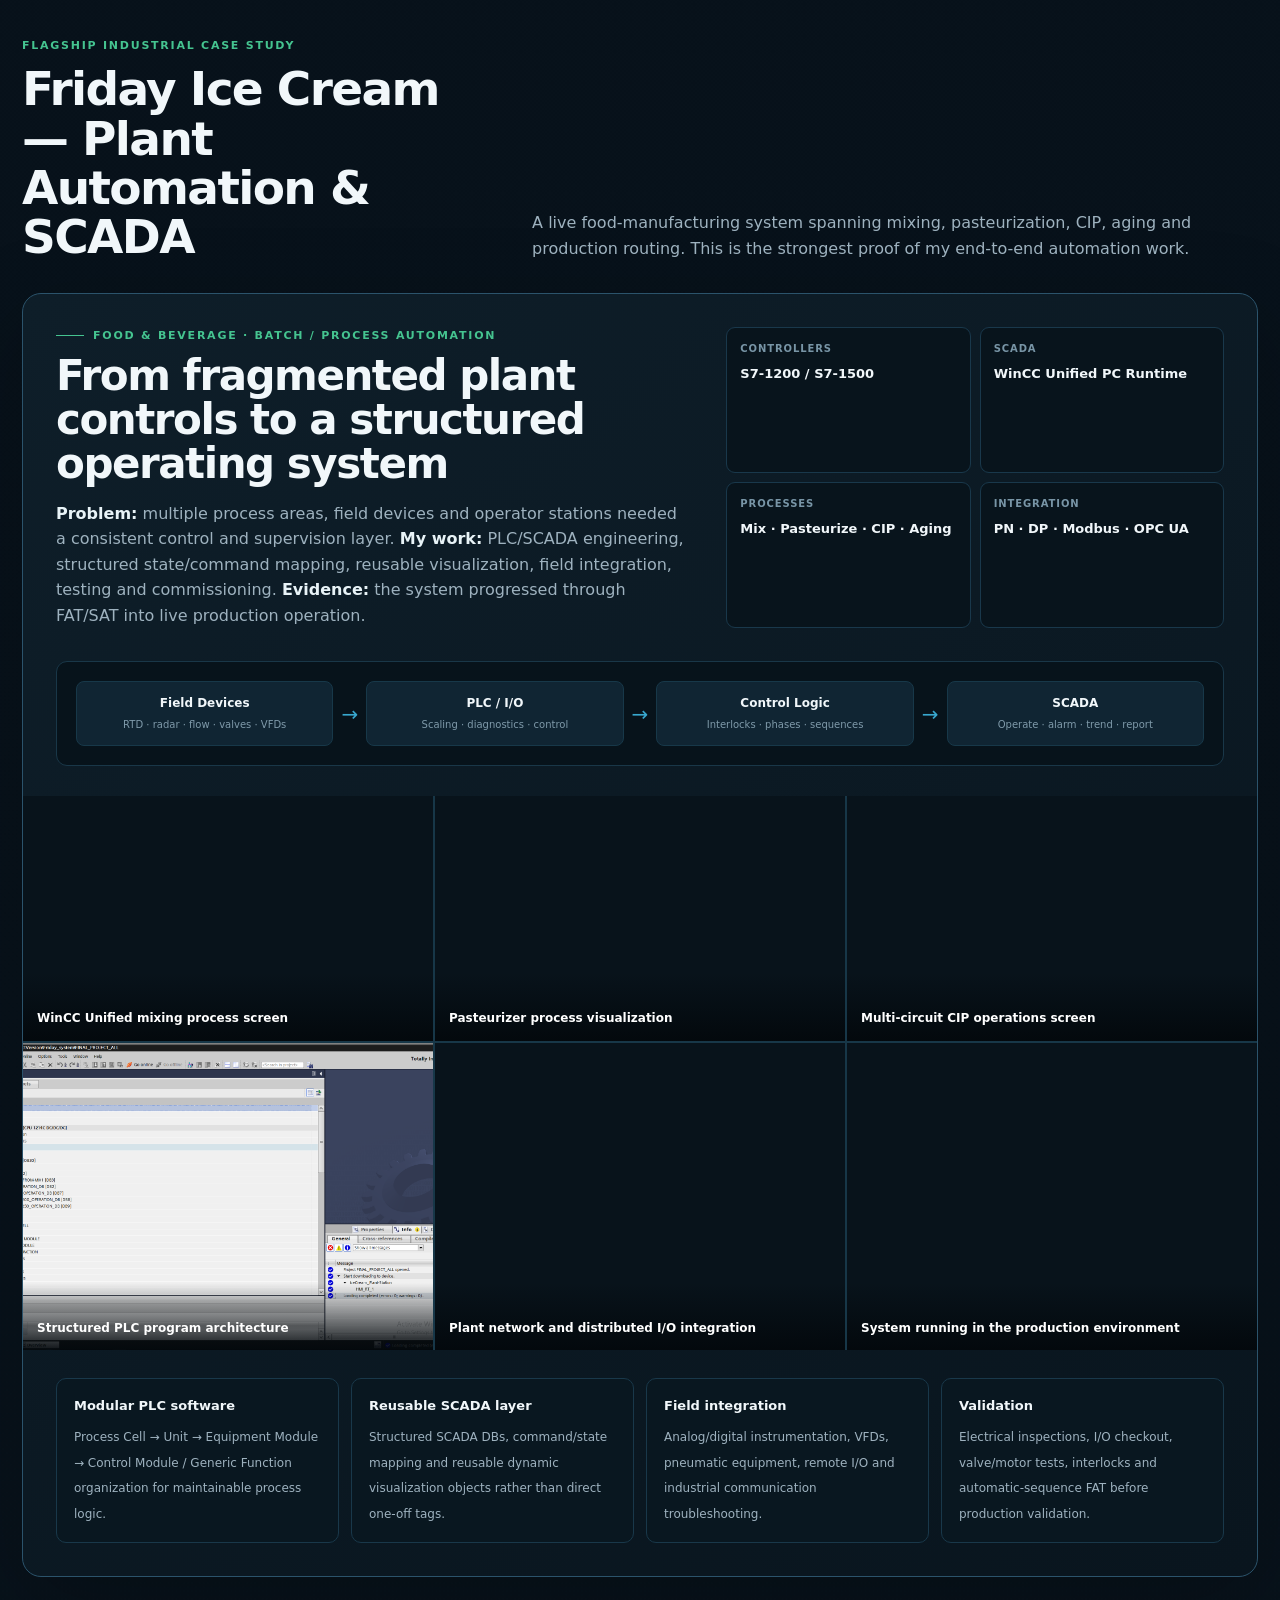
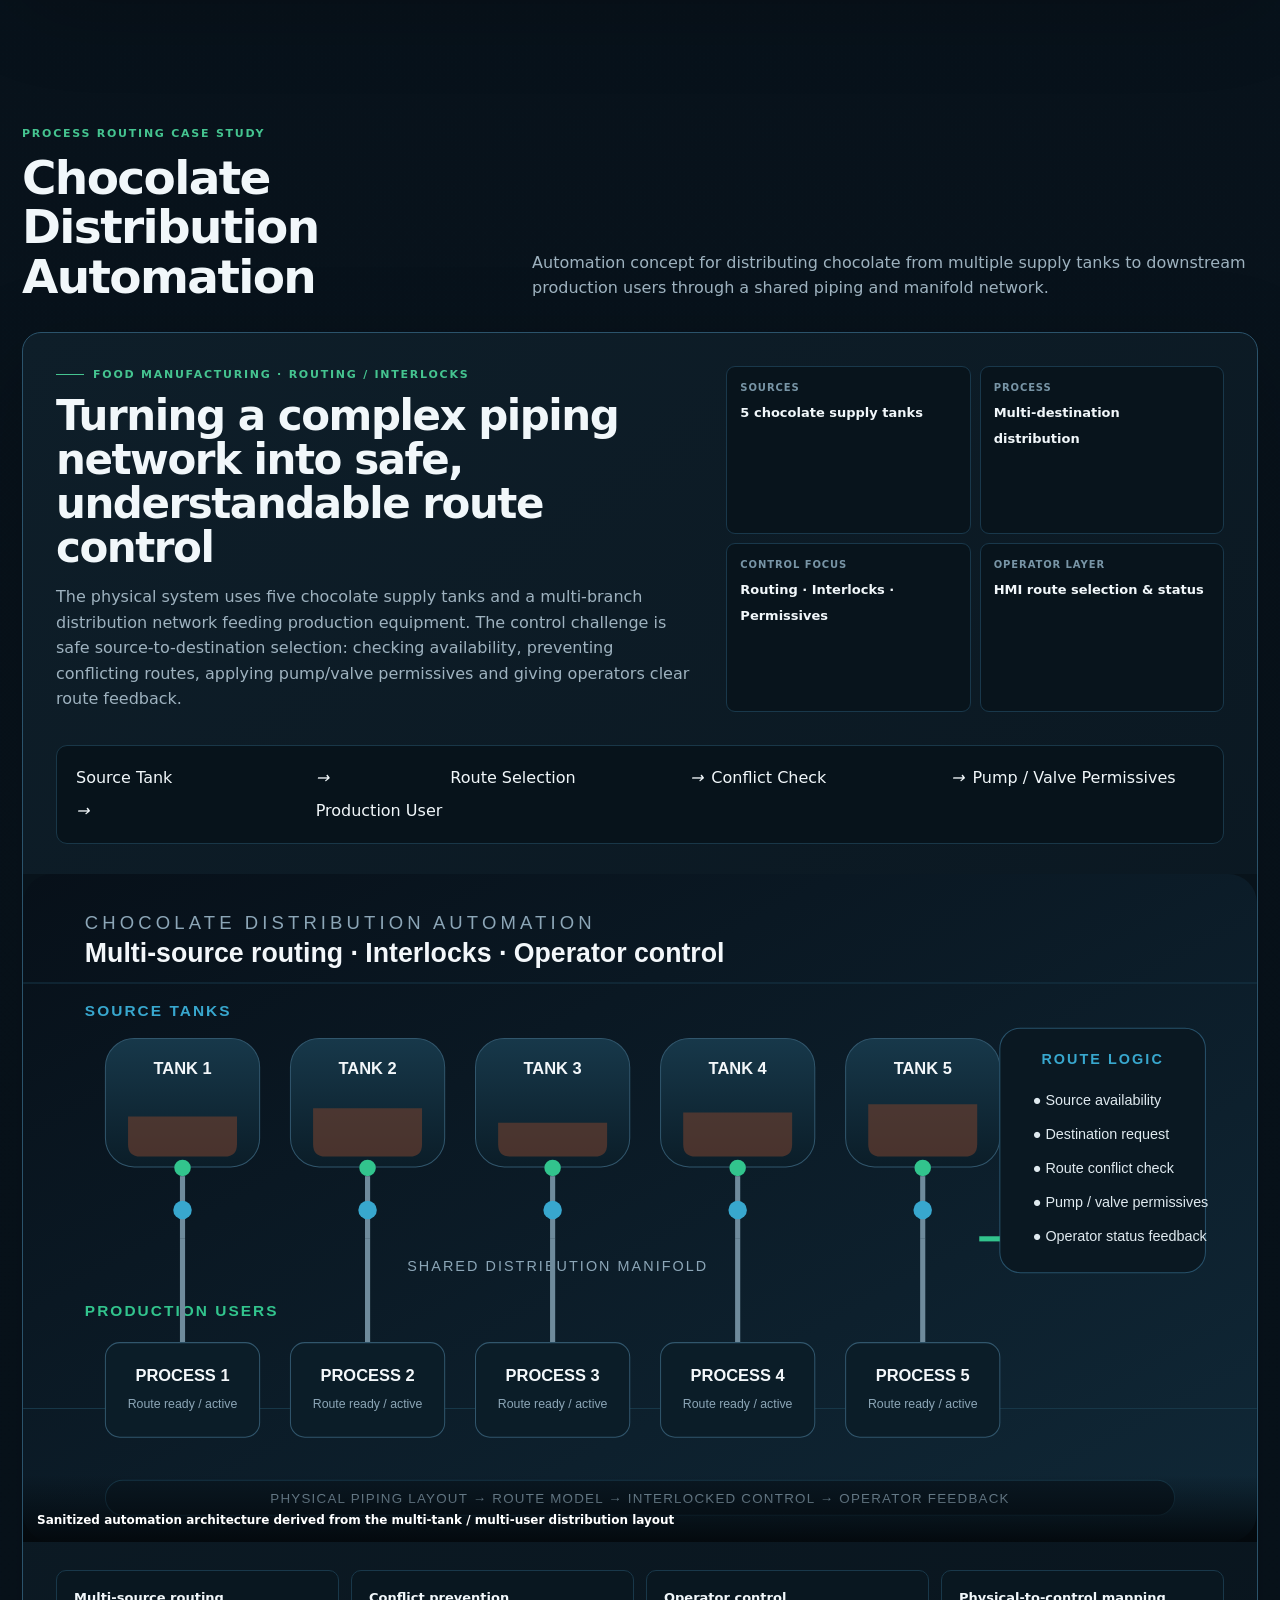
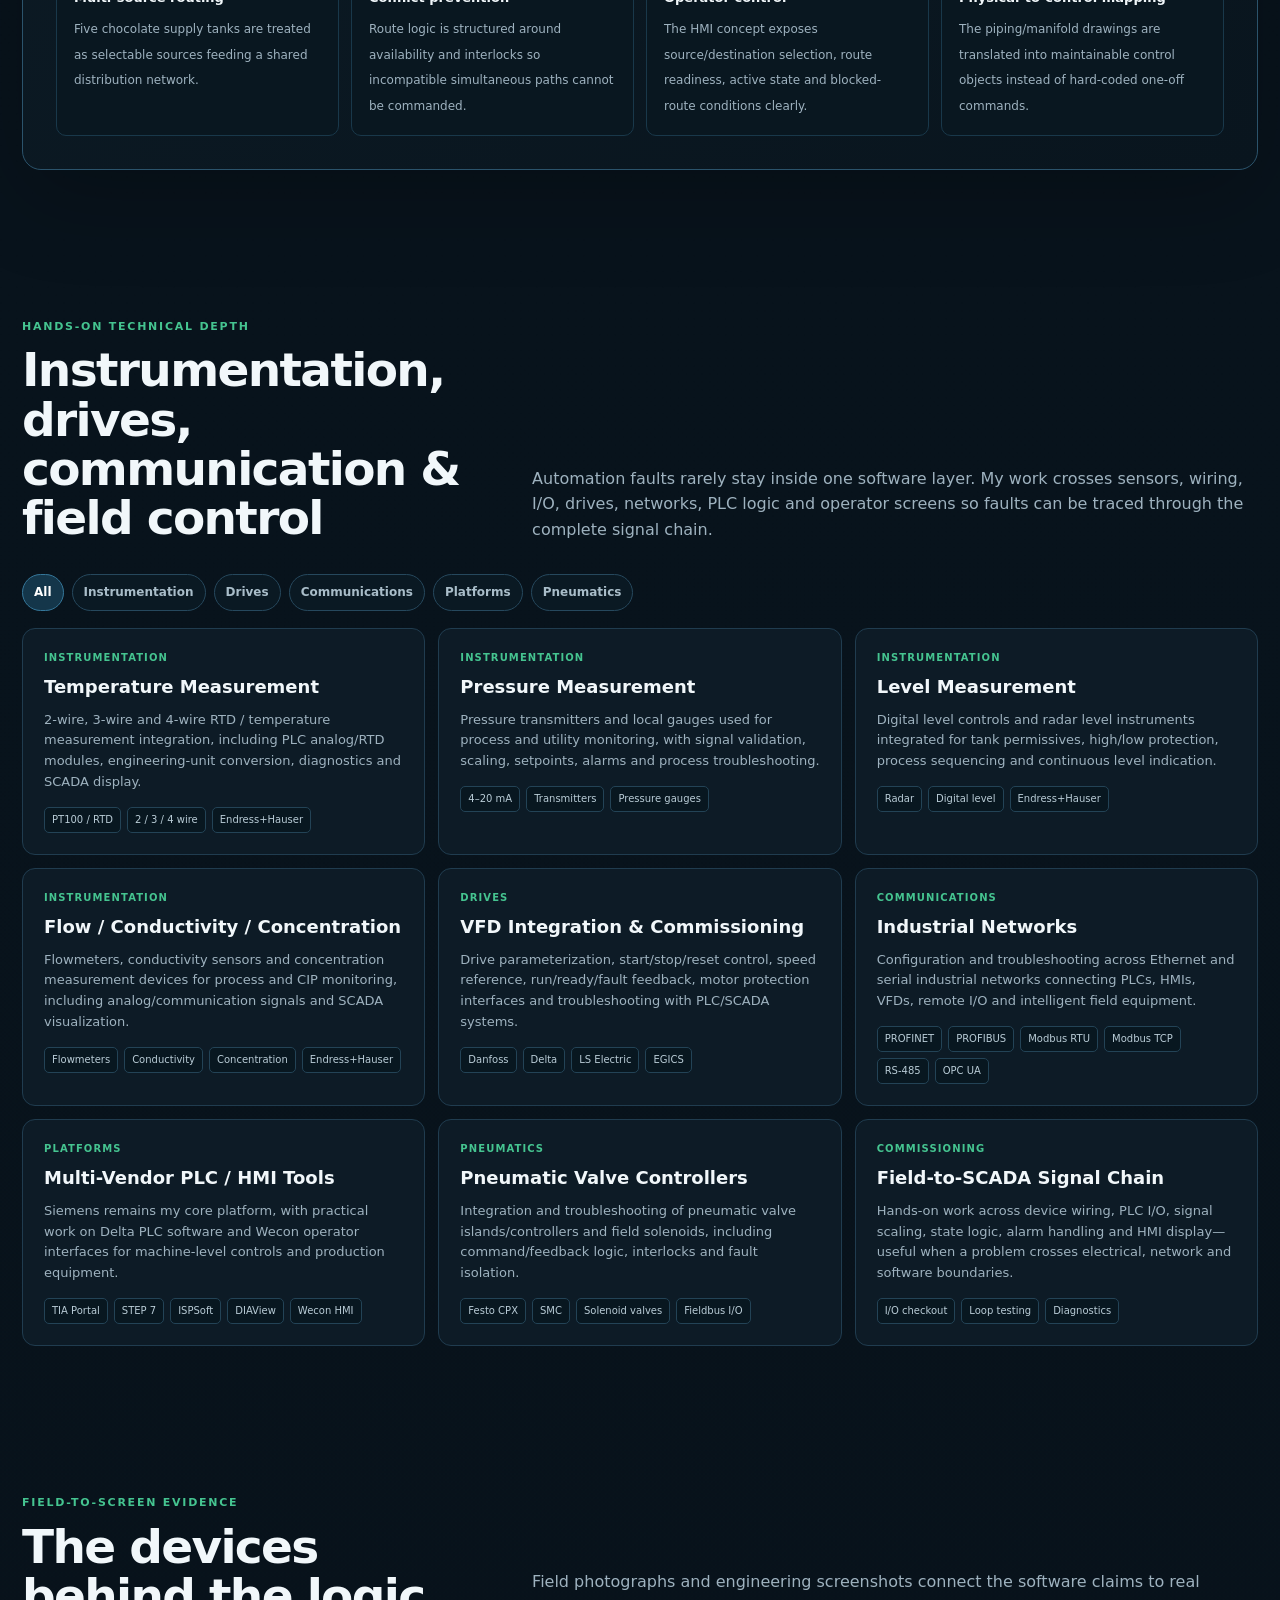
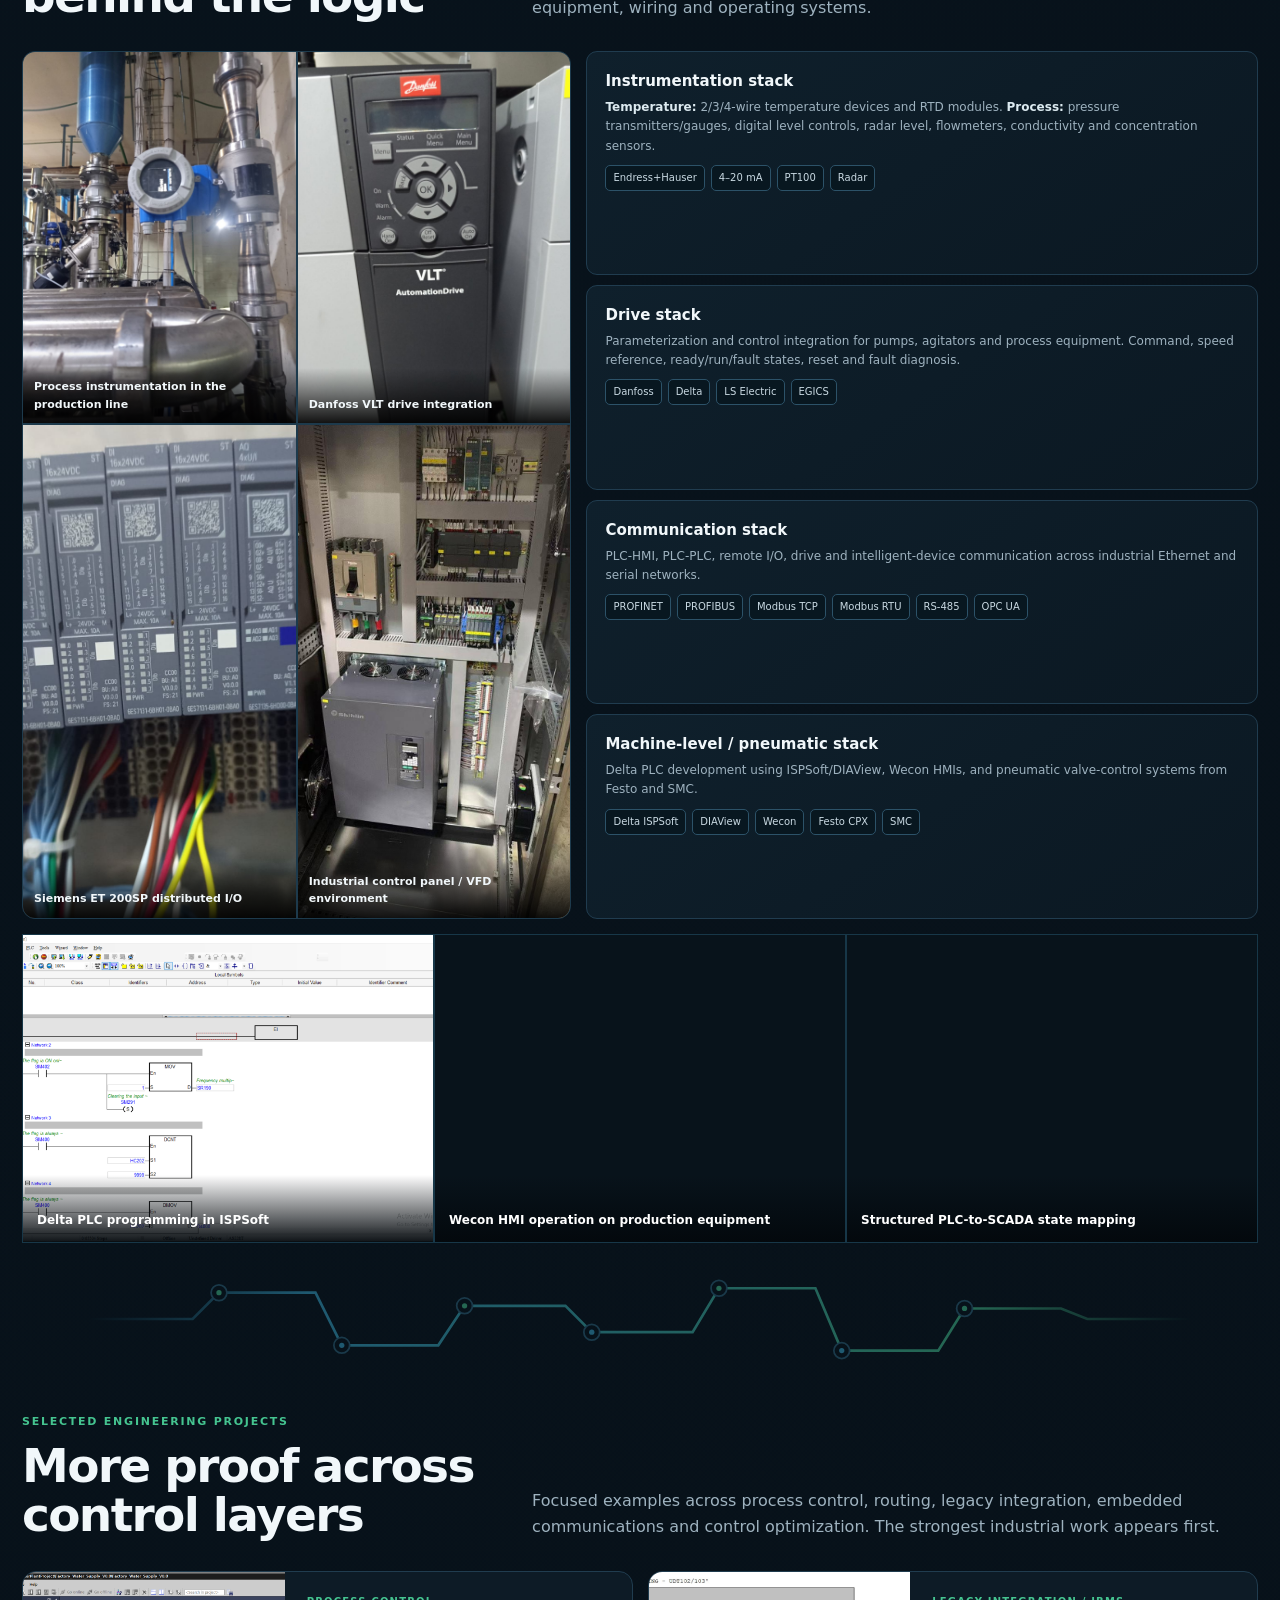
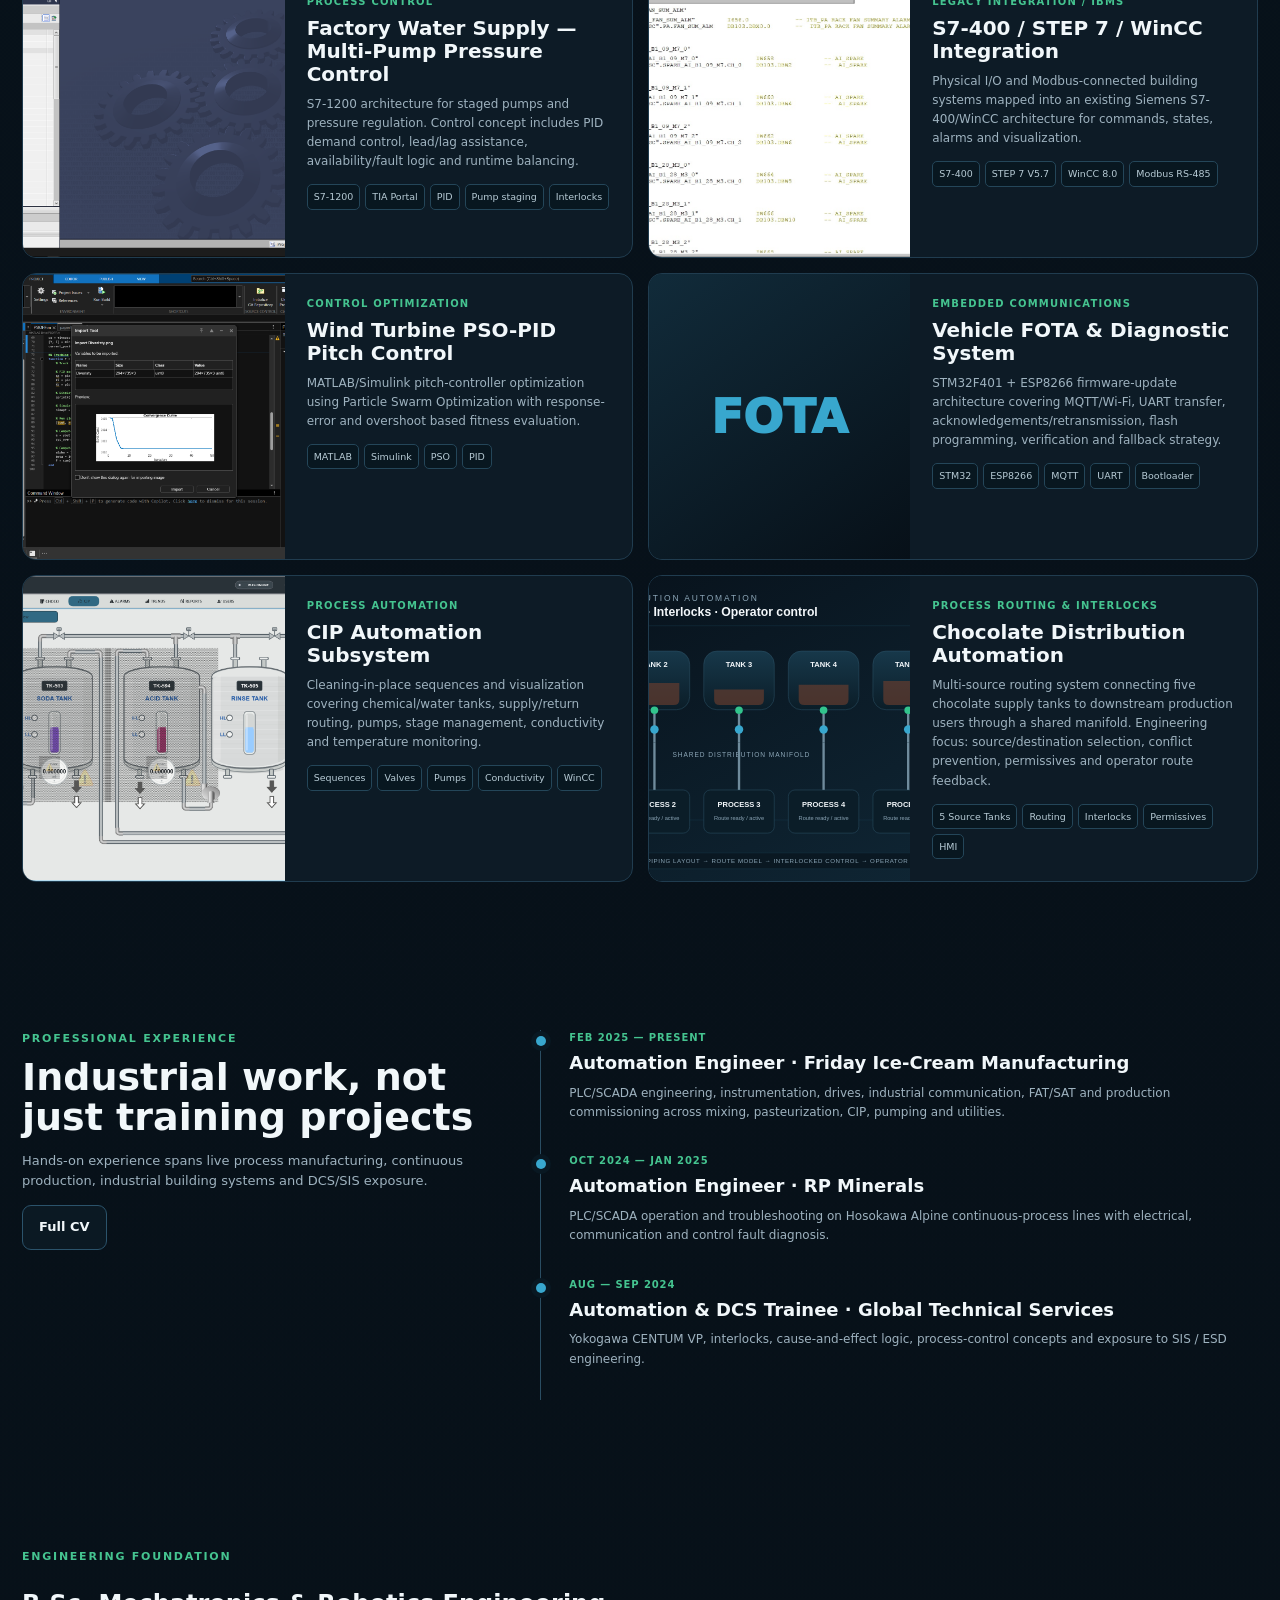
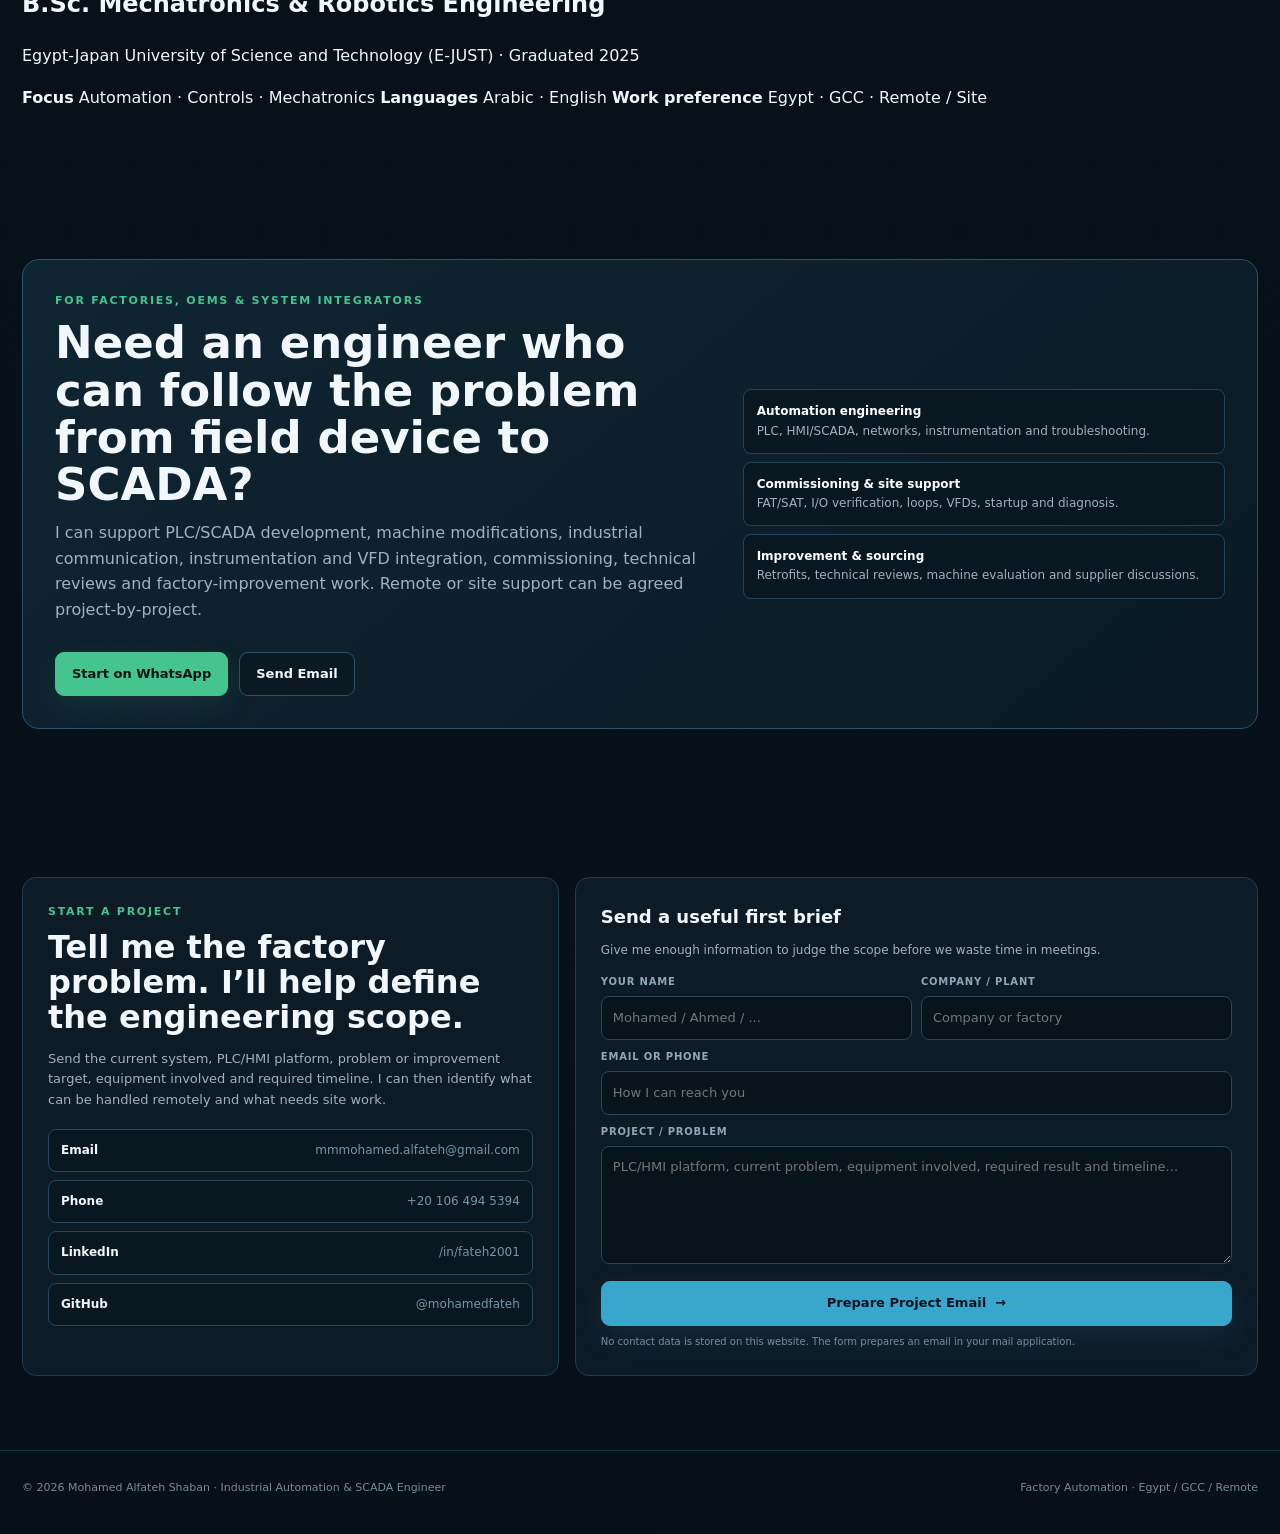
==== commit f3d9a82b: "Tighten portfolio accuracy and add education" ====
--- a/index.html
+++ b/index.html
@@ -195,7 +195,7 @@
 
 <section id="capabilities">
   <div class="wrap">
-    <div class="section-head reveal"><div><div class="section-kicker">Hands-on technical depth</div><h2>Instrumentation, drives, communication & field control</h2></div><p>This section makes the portfolio more credible. It shows that the work is not limited to ladder logic or graphics: the engineering extends to actual sensors, drives, valve systems and industrial networks.</p></div>
+    <div class="section-head reveal"><div><div class="section-kicker">Hands-on technical depth</div><h2>Instrumentation, drives, communication & field control</h2></div><p>Automation faults rarely stay inside one software layer. My work crosses sensors, wiring, I/O, drives, networks, PLC logic and operator screens so faults can be traced through the complete signal chain.</p></div>
     <div class="capability-tabs reveal"><button class="tab active" data-filter="all">All</button><button class="tab" data-filter="instrument">Instrumentation</button><button class="tab" data-filter="drive">Drives</button><button class="tab" data-filter="network">Communications</button><button class="tab" data-filter="platform">Platforms</button><button class="tab" data-filter="pneumatic">Pneumatics</button></div>
     <div class="cap-grid">
       <article class="cap-card reveal" data-group="instrument"><div class="type">Instrumentation</div><h3>Temperature Measurement</h3><p>2-wire, 3-wire and 4-wire RTD / temperature measurement integration, including PLC analog/RTD modules, engineering-unit conversion, diagnostics and SCADA display.</p><div class="tagrow"><span class="tag">PT100 / RTD</span><span class="tag">2 / 3 / 4 wire</span><span class="tag">Endress+Hauser</span></div></article>
@@ -257,9 +257,23 @@
     <aside class="experience-aside reveal"><div class="section-kicker">Professional experience</div><h2>Industrial work, not just training projects</h2><p>Hands-on experience spans live process manufacturing, continuous production, industrial building systems and DCS/SIS exposure.</p><a class="btn ghost" href="assets/Mohamed_Alfateh_Shaban_CV.pdf" target="_blank" rel="noopener">Full CV</a></aside>
     <div class="timeline">
       <div class="job reveal"><div class="date">Feb 2025 — Present</div><h3>Automation Engineer · Friday Ice-Cream Manufacturing</h3><p>PLC/SCADA engineering, instrumentation, drives, industrial communication, FAT/SAT and production commissioning across mixing, pasteurization, CIP, pumping and utilities.</p></div>
-      <div class="job reveal"><div class="date">2026 — Present · Freelance / Singapore</div><h3>Automation Engineer · Industrial Automation / IBMS</h3><p>Siemens S7-400, STEP 7 Classic and WinCC integration including I/O/database mapping, Modbus RS-485 equipment and status/command/alarm integration.</p></div>
       <div class="job reveal"><div class="date">Oct 2024 — Jan 2025</div><h3>Automation Engineer · RP Minerals</h3><p>PLC/SCADA operation and troubleshooting on Hosokawa Alpine continuous-process lines with electrical, communication and control fault diagnosis.</p></div>
       <div class="job reveal"><div class="date">Aug — Sep 2024</div><h3>Automation & DCS Trainee · Global Technical Services</h3><p>Yokogawa CENTUM VP, interlocks, cause-and-effect logic, process-control concepts and exposure to SIS / ESD engineering.</p></div>
+    </div>
+  </div>
+</section>
+
+<section class="education-section" id="education">
+  <div class="wrap education-card reveal">
+    <div>
+      <div class="section-kicker">Engineering foundation</div>
+      <h2>B.Sc. Mechatronics & Robotics Engineering</h2>
+      <p>Egypt-Japan University of Science and Technology (E-JUST) · Graduated 2025</p>
+    </div>
+    <div class="education-meta">
+      <span><b>Focus</b> Automation · Controls · Mechatronics</span>
+      <span><b>Languages</b> Arabic · English</span>
+      <span><b>Work preference</b> Egypt · GCC · Remote / Site</span>
     </div>
   </div>
 </section>
--- a/styles.css
+++ b/styles.css
@@ -85,3 +85,93 @@
 .fit-grid{display:grid;grid-template-columns:repeat(5,1fr);gap:8px}.fit-grid span{padding:12px 10px;text-align:center;border:1px solid #1d3c4f;background:#0a1923;border-radius:8px;color:#bfd0d9;font-size:11px;font-weight:750}
 @media(max-width:1040px){.support-grid{grid-template-columns:1fr 1fr}.fit-grid{grid-template-columns:repeat(3,1fr)}}
 @media(max-width:680px){.support-grid{grid-template-columns:1fr}.fit-grid{grid-template-columns:1fr 1fr}.fit-head{display:block}.fit-head b{display:block;margin-top:4px}}
+
+
+/* V5 — evidence-first industrial portfolio */
+body{
+  background:
+    radial-gradient(1050px 460px at 82% -120px,rgba(56,167,206,.14),transparent 65%),
+    radial-gradient(720px 520px at -120px 720px,rgba(69,196,144,.07),transparent 62%),
+    linear-gradient(180deg,#071019 0%,#08131c 52%,#071018 100%);
+}
+.brand{display:flex;align-items:center;gap:10px}
+.brand-mark{width:34px;height:34px;display:block;filter:drop-shadow(0 5px 18px rgba(56,167,206,.16))}
+.topbar{box-shadow:0 10px 35px rgba(0,0,0,.12)}
+.navlinks a{position:relative}
+.navlinks a:not(.nav-cta):after{content:"";position:absolute;left:0;right:100%;bottom:-6px;height:2px;background:linear-gradient(90deg,var(--accent),var(--accent2));transition:right .22s ease}
+.navlinks a:not(.nav-cta):hover:after,.navlinks a.active:not(.nav-cta):after{right:0}
+.navlinks a.active{color:#fff}
+
+.hero{padding:96px 0 58px}
+.hero-grid{grid-template-columns:minmax(0,1.22fr) minmax(330px,.78fr);gap:56px}
+.hero h1{max-width:850px}
+.hero-title{max-width:760px}
+.lead{max-width:760px}
+.audience-paths{display:flex;flex-wrap:wrap;gap:8px;margin-top:16px}
+.audience-paths span{font-size:11px;color:#8ca4b2;border:1px solid #19384a;background:rgba(8,23,32,.76);padding:7px 9px;border-radius:7px}
+.audience-paths b{color:#dce9ef}
+.audience-paths a{color:var(--accent);text-decoration:underline;text-underline-offset:3px}
+.btn{min-height:43px}
+.btn.primary{box-shadow:0 10px 30px rgba(56,167,206,.12)}
+.btn.green{box-shadow:0 10px 30px rgba(69,196,144,.10)}
+.btn:focus-visible,.tab:focus-visible,.menu-btn:focus-visible,a:focus-visible,input:focus-visible,textarea:focus-visible{
+  outline:3px solid rgba(69,196,144,.75);
+  outline-offset:3px;
+}
+
+.proofbar{padding:0 0 60px}
+.proof-grid{display:grid;grid-template-columns:repeat(4,1fr);gap:10px}
+.proof-stat{position:relative;padding:18px 17px 19px;border:1px solid #1c3b4d;border-radius:12px;background:linear-gradient(145deg,rgba(14,31,43,.96),rgba(8,22,31,.94));overflow:hidden}
+.proof-stat:before{content:"";position:absolute;left:0;top:0;bottom:0;width:3px;background:linear-gradient(var(--accent),var(--accent2))}
+.proof-stat strong{display:block;font-size:27px;line-height:1;color:#fff;letter-spacing:-.035em;margin-bottom:8px}
+.proof-stat span{display:block;font-size:11px;line-height:1.45;color:#91a9b7}
+
+.outcomes{padding-top:58px}
+.outcome-grid{display:grid;grid-template-columns:repeat(4,1fr);gap:12px}
+.outcome-card{position:relative;padding:22px 19px;border:1px solid var(--line);border-radius:13px;background:linear-gradient(150deg,#0e1f2b,#091721);min-height:210px}
+.outcome-card>span{display:inline-grid;place-items:center;width:34px;height:34px;border-radius:8px;background:#102d3d;border:1px solid #2e617c;color:var(--accent);font-size:11px;font-weight:900}
+.outcome-card h3{font-size:17px;margin:24px 0 8px}
+.outcome-card p{font-size:12px;color:var(--muted);margin:0}
+.outcome-card:after{content:"";position:absolute;width:84px;height:84px;border:1px solid rgba(56,167,206,.10);border-radius:50%;right:-38px;bottom:-38px}
+
+.flagship{box-shadow:0 26px 90px rgba(0,0,0,.23)}
+.flag-top p b{color:#e8f3f7}
+.gallery figure{min-height:245px}
+.gallery img{background:#08131b}
+.project-card{transition:transform .22s ease,border-color .22s ease,box-shadow .22s ease}
+.project-card:hover{transform:translateY(-3px);border-color:#32637e;box-shadow:0 18px 55px rgba(0,0,0,.18)}
+.service,.cap-card,.support-card,.outcome-card{transition:transform .22s ease,border-color .22s ease}
+.service:hover,.cap-card:hover,.support-card:hover,.outcome-card:hover{transform:translateY(-2px);border-color:#315e77}
+
+.contact-form label{display:block}
+.contact-form label>span{display:block;margin:0 0 6px;font-size:10px;text-transform:uppercase;letter-spacing:.08em;color:#8ea8b7;font-weight:800}
+.contact-form .form-intro{font-size:12px;color:var(--muted);margin:-4px 0 14px}
+.contact-form input,.contact-form textarea{font-size:13px;min-height:44px}
+.contact-form textarea{min-height:118px}
+.contact-link{transition:border-color .2s ease,transform .2s ease}
+.contact-link:hover{border-color:#32637e;transform:translateX(2px)}
+
+@media(max-width:1040px){
+  .proof-grid,.outcome-grid{grid-template-columns:1fr 1fr}
+}
+@media(max-width:820px){
+  .hero-grid{gap:36px}
+  .brand-mark{width:31px;height:31px}
+  .proofbar{padding-bottom:46px}
+}
+@media(max-width:580px){
+  .hero{padding-top:58px}
+  .hero-actions{display:grid;grid-template-columns:1fr}
+  .hero-actions .btn{width:100%}
+  .audience-paths{display:grid}
+  .proof-grid,.outcome-grid{grid-template-columns:1fr}
+  .proof-stat{padding:16px}
+  .proof-stat strong{font-size:24px}
+}
+
+/* Respect reduced-motion preferences */
+@media(prefers-reduced-motion:reduce){
+  html{scroll-behavior:auto}
+  *,*:before,*:after{animation-duration:.01ms!important;animation-iteration-count:1!important;transition-duration:.01ms!important}
+  .reveal{opacity:1!important;transform:none!important}
+}
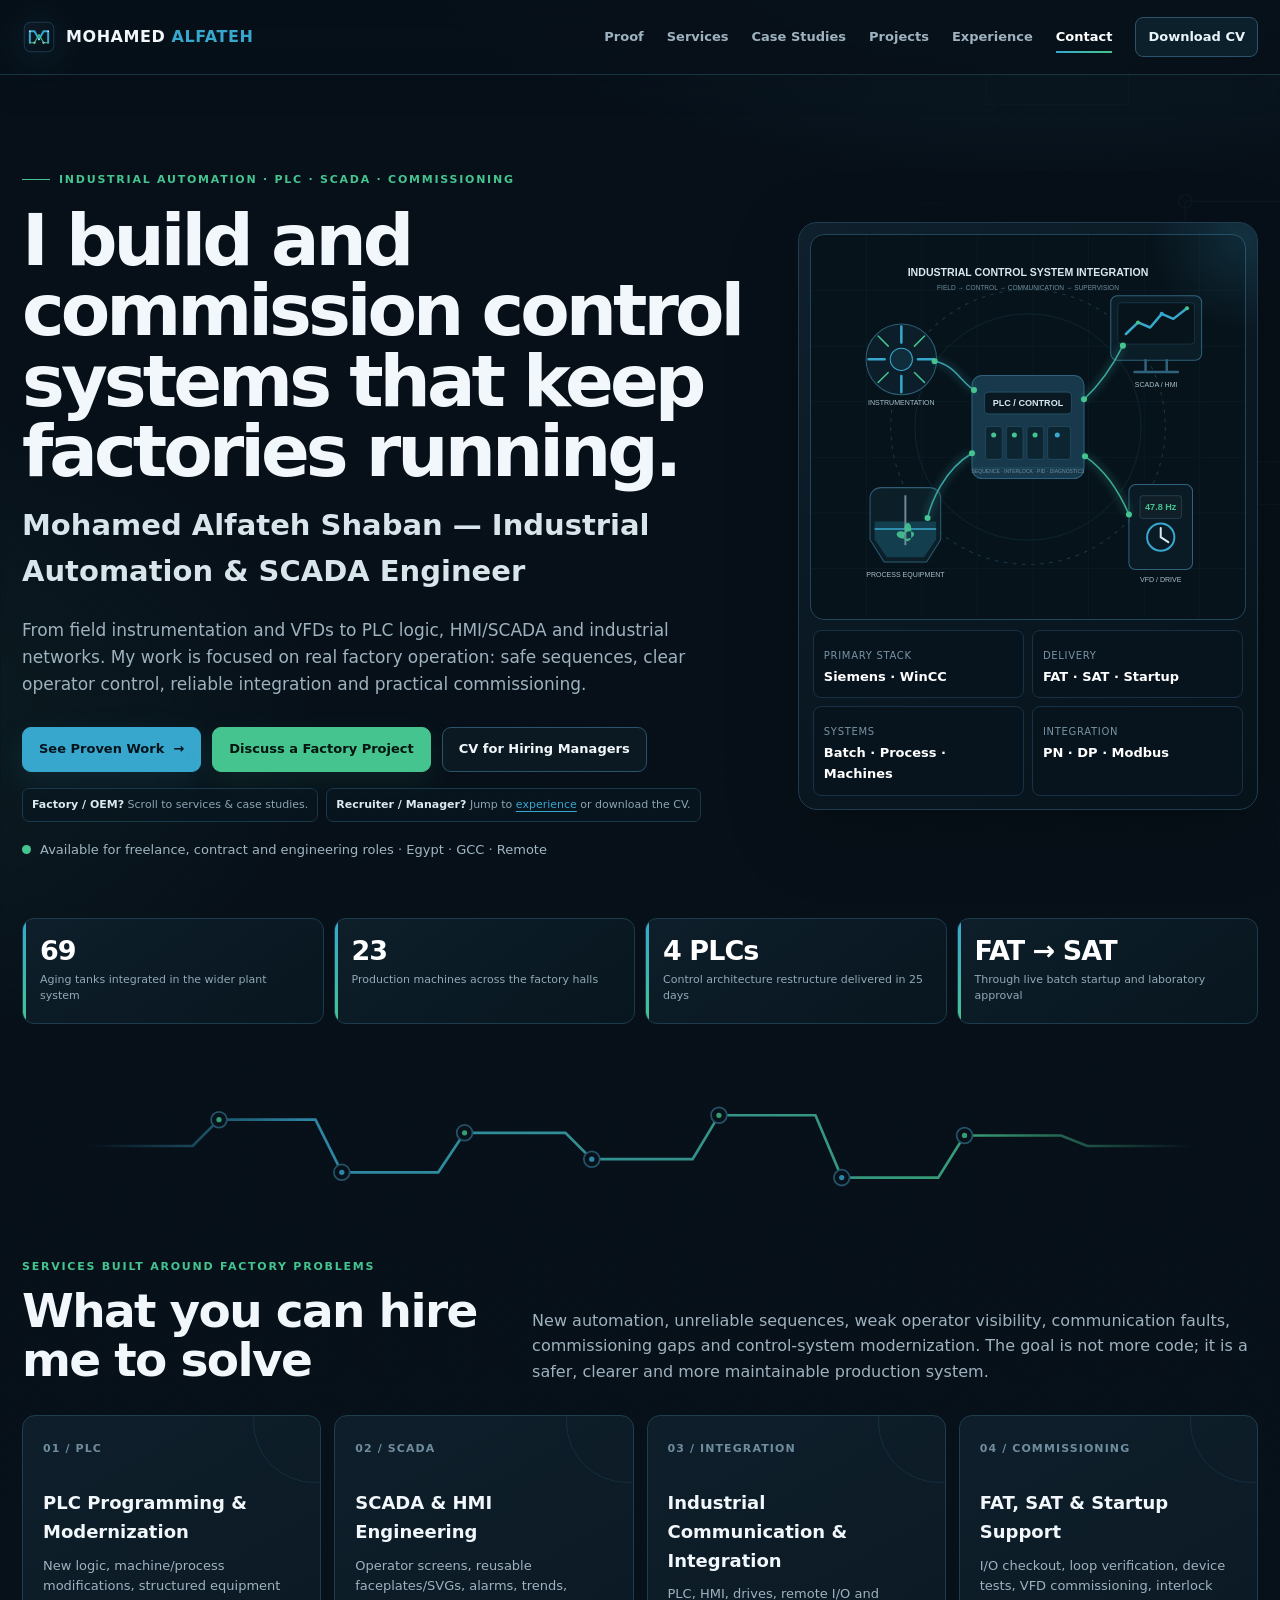
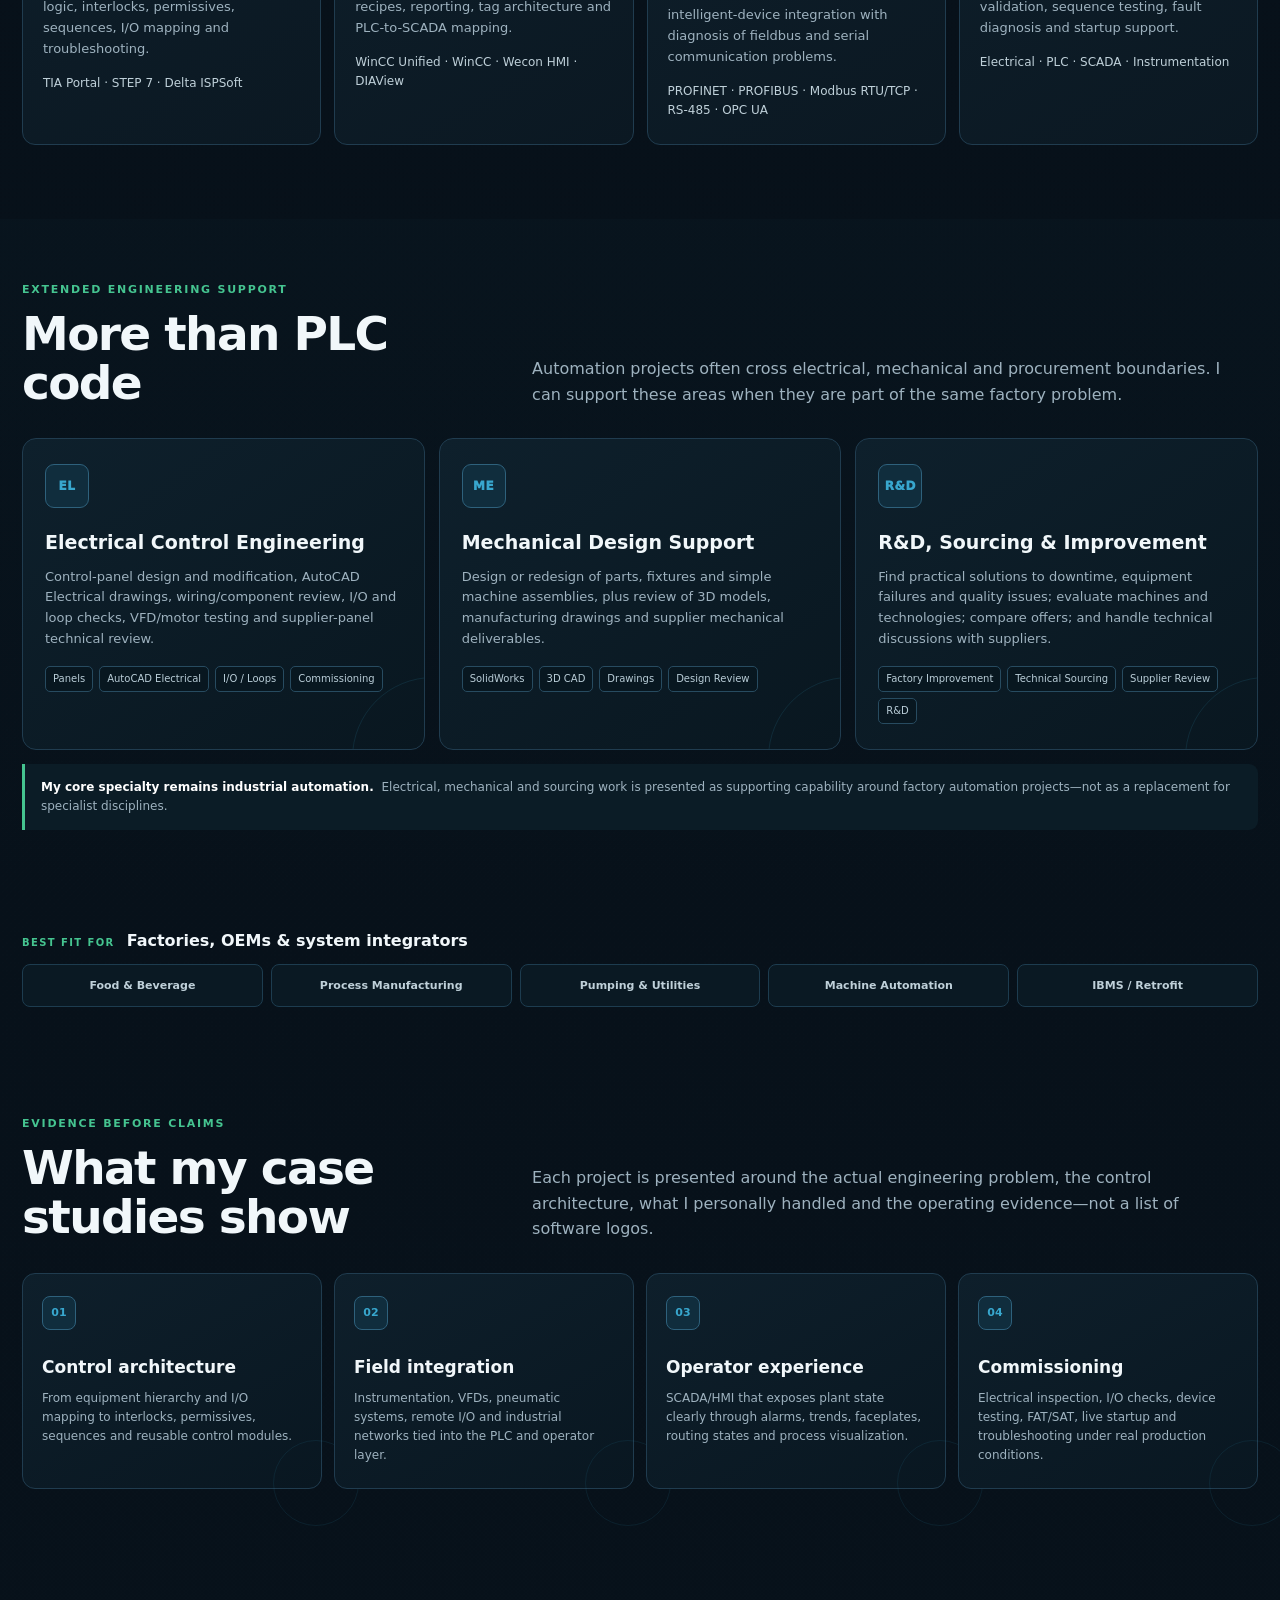
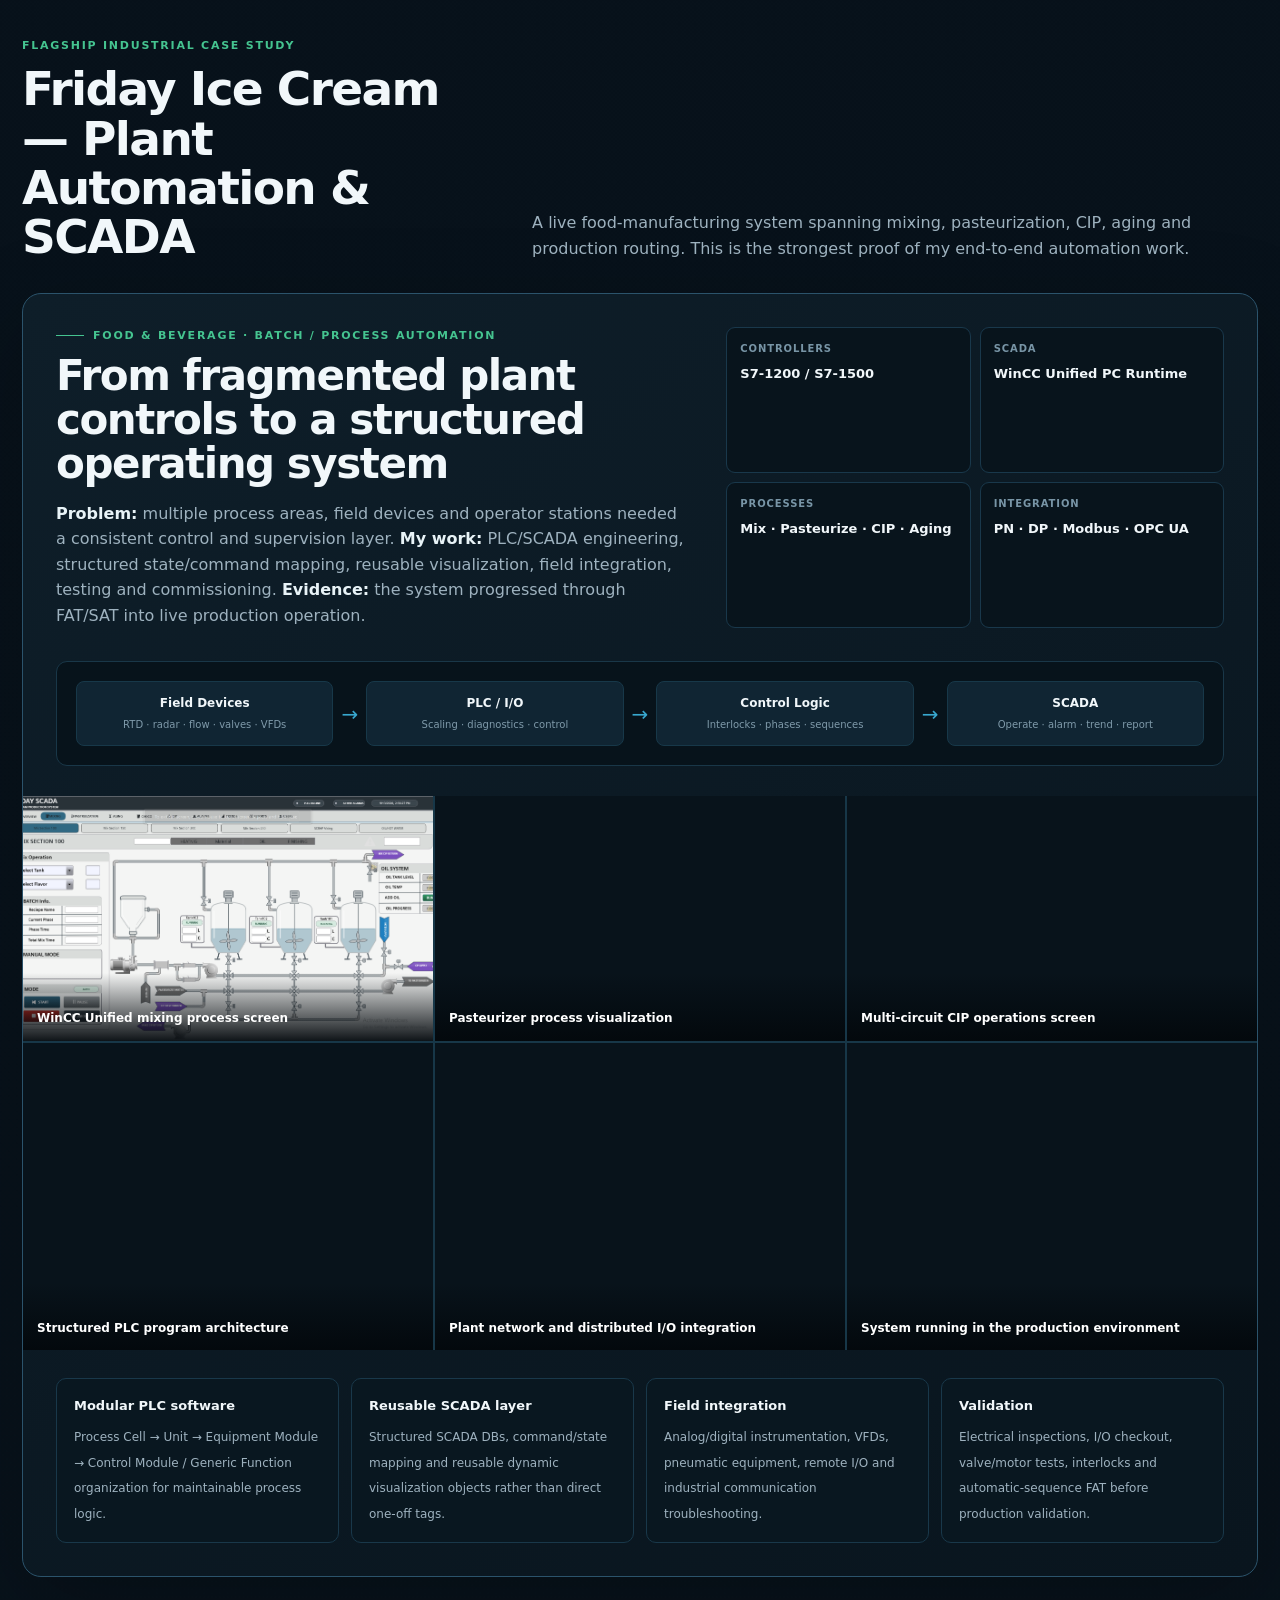
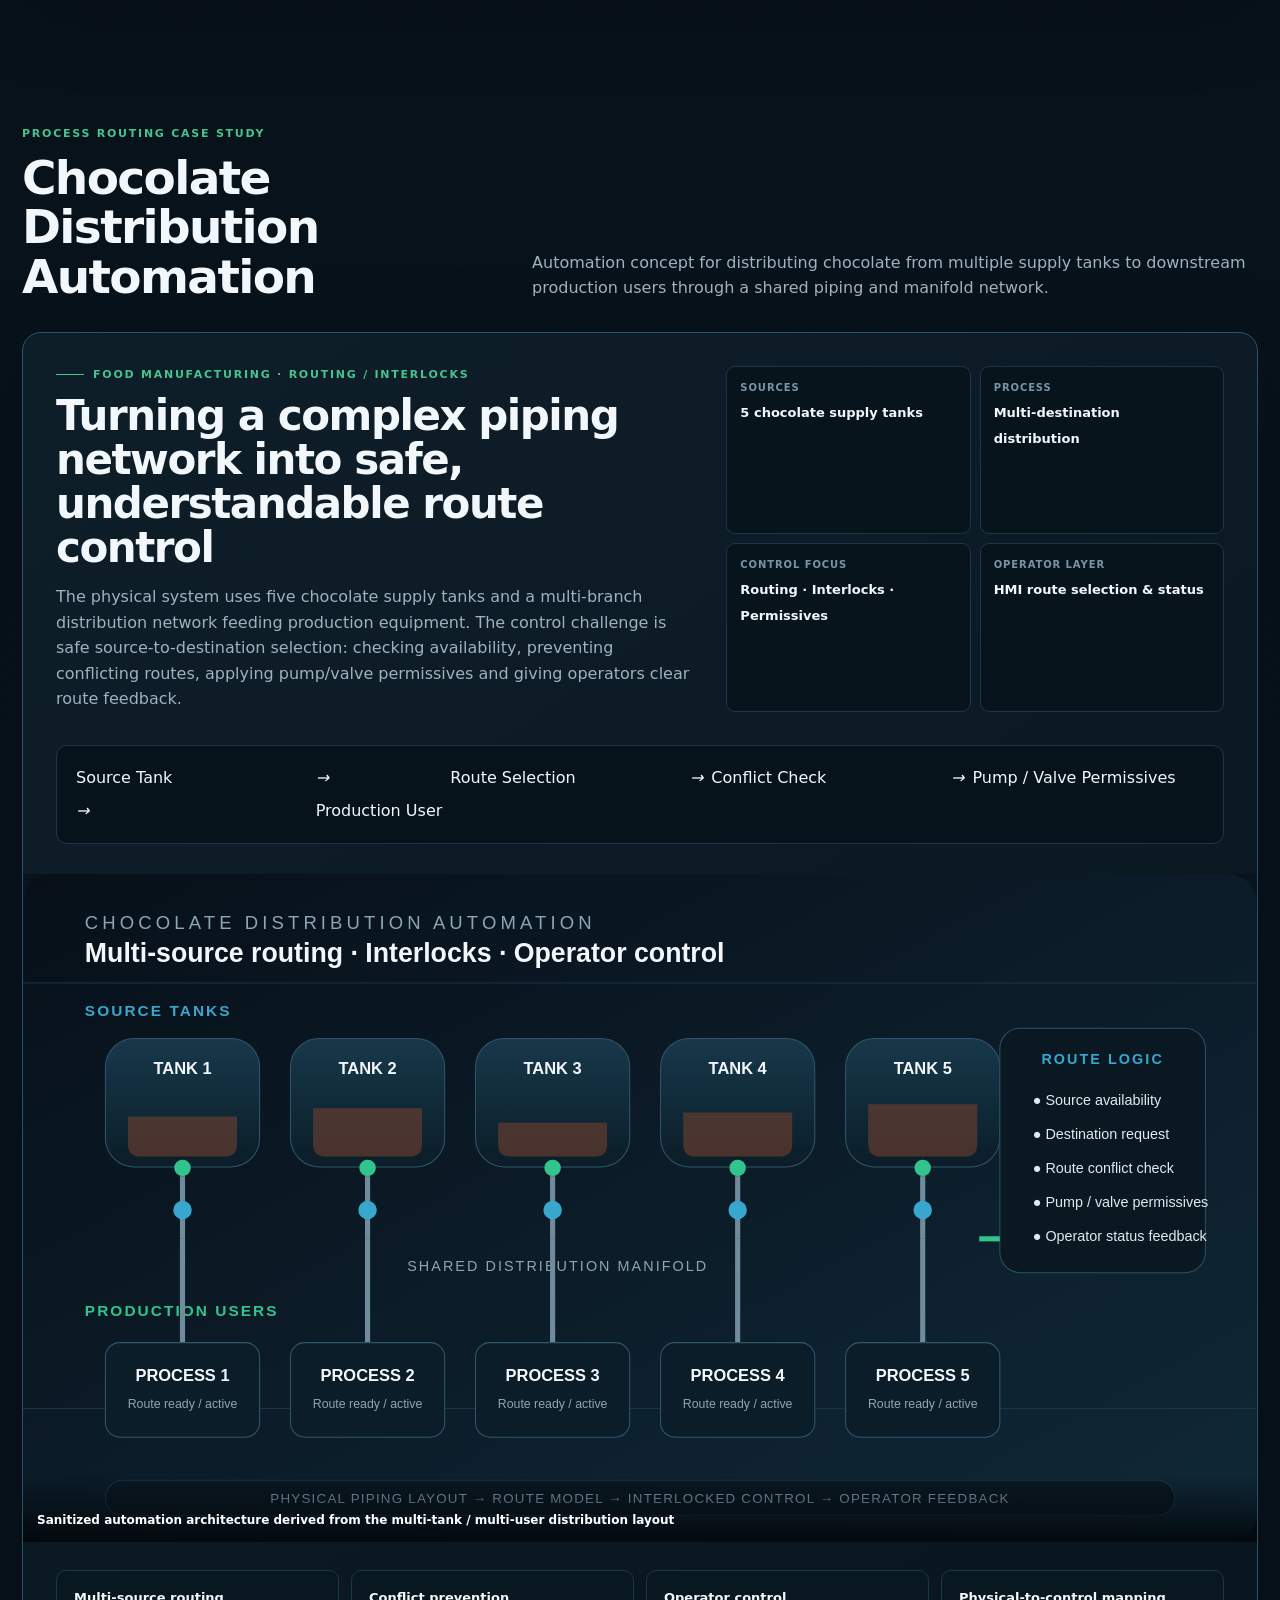
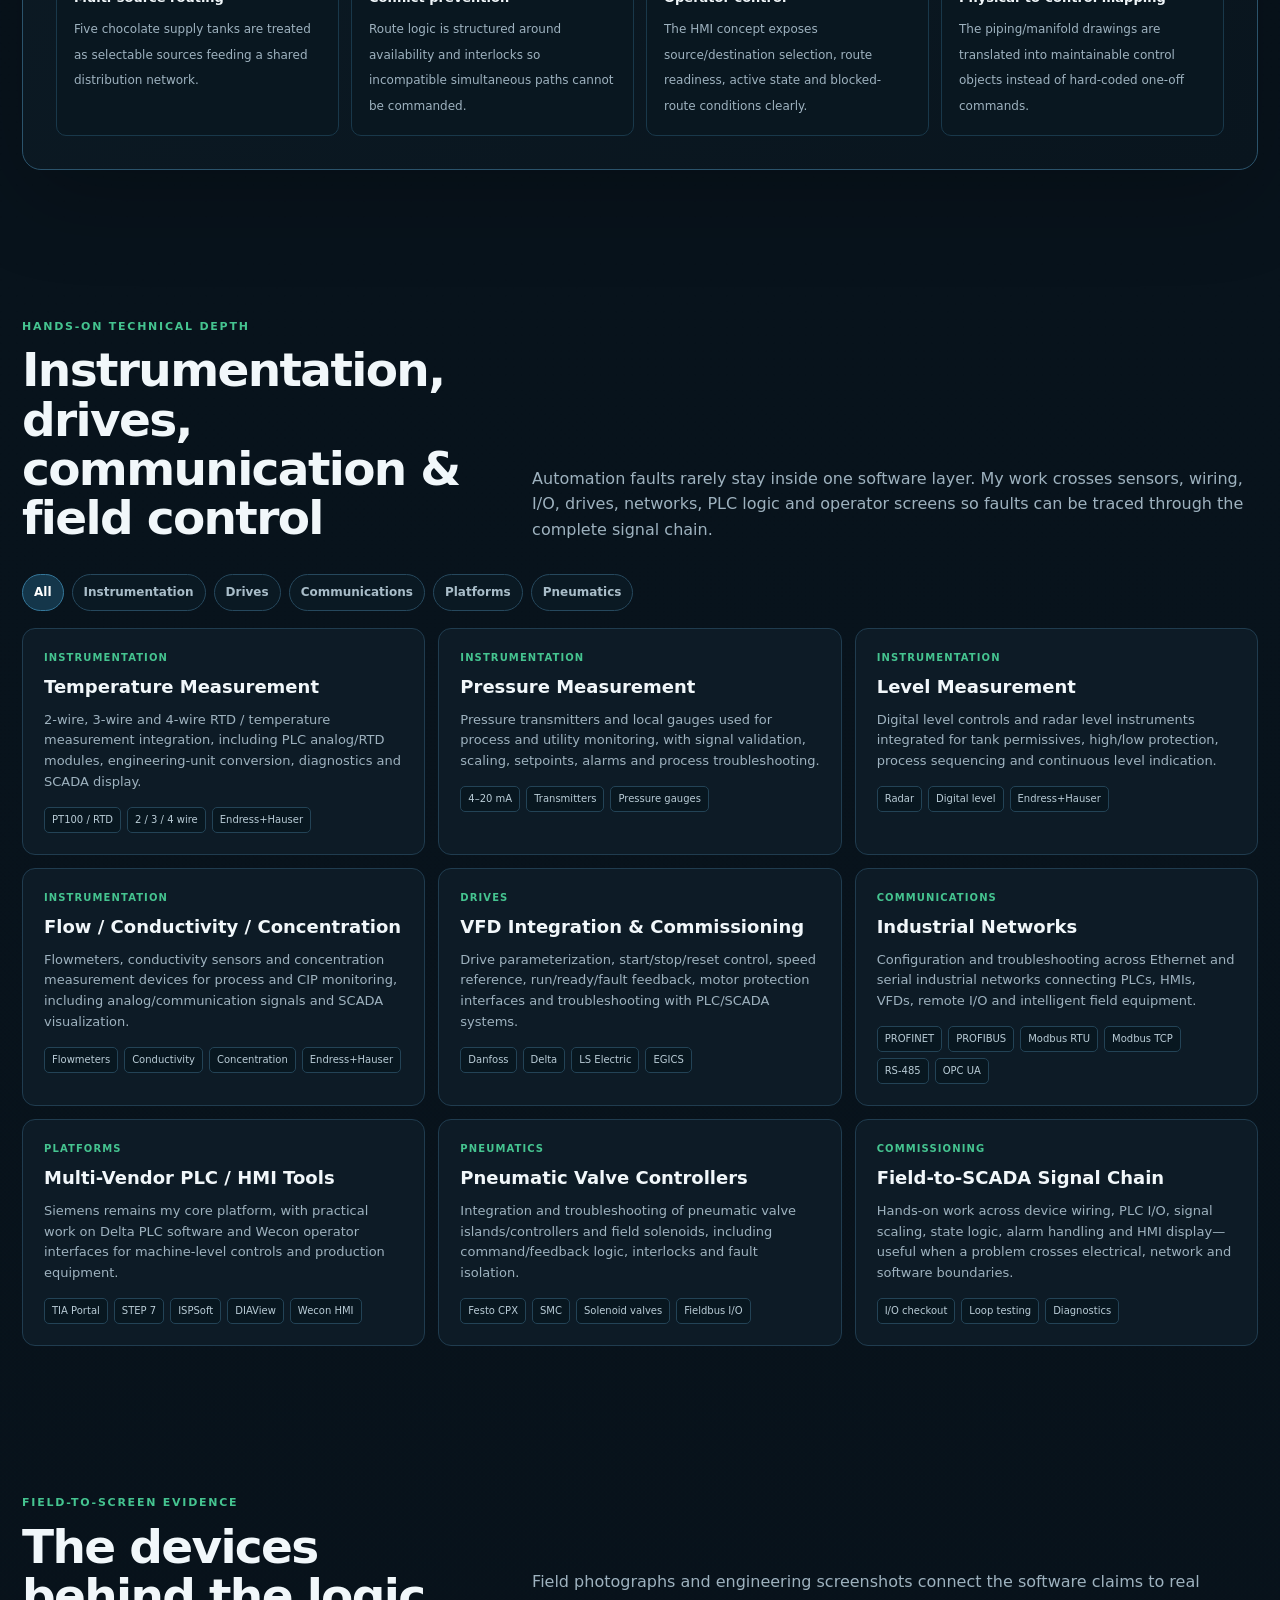
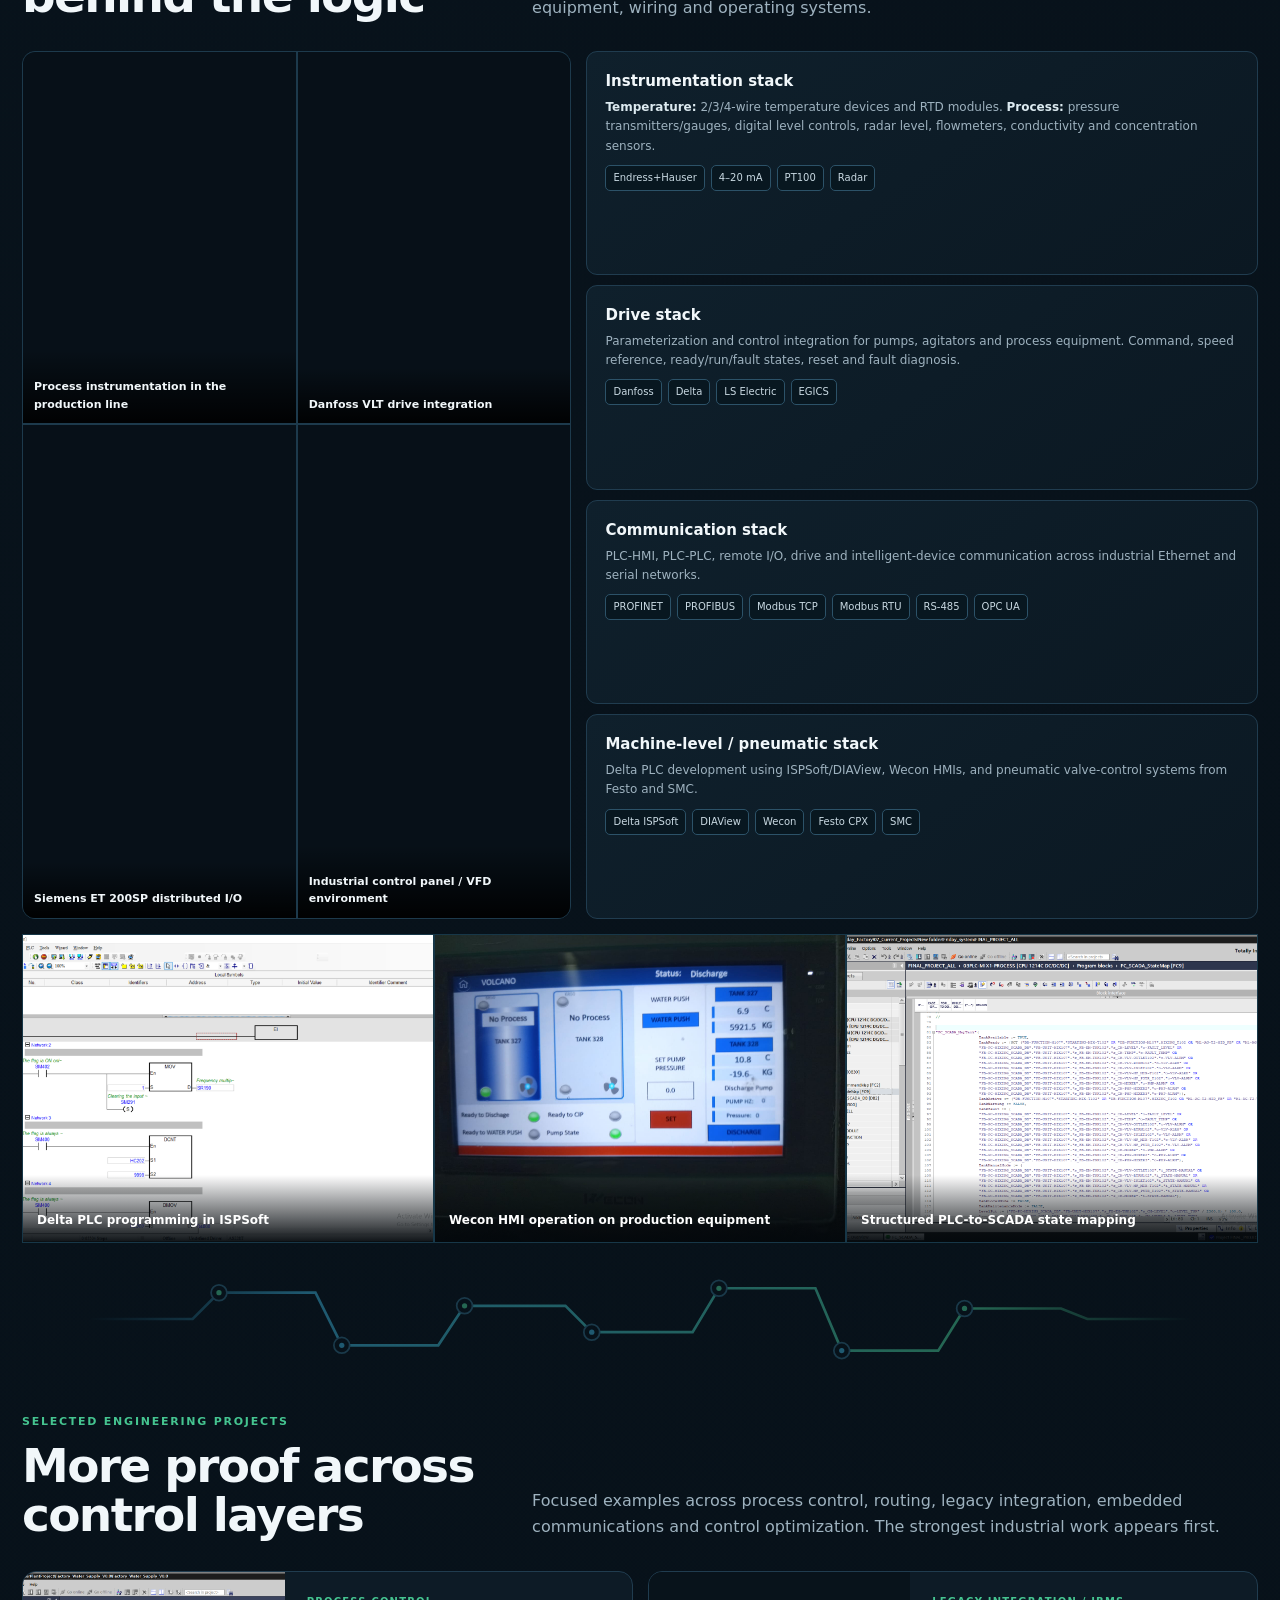
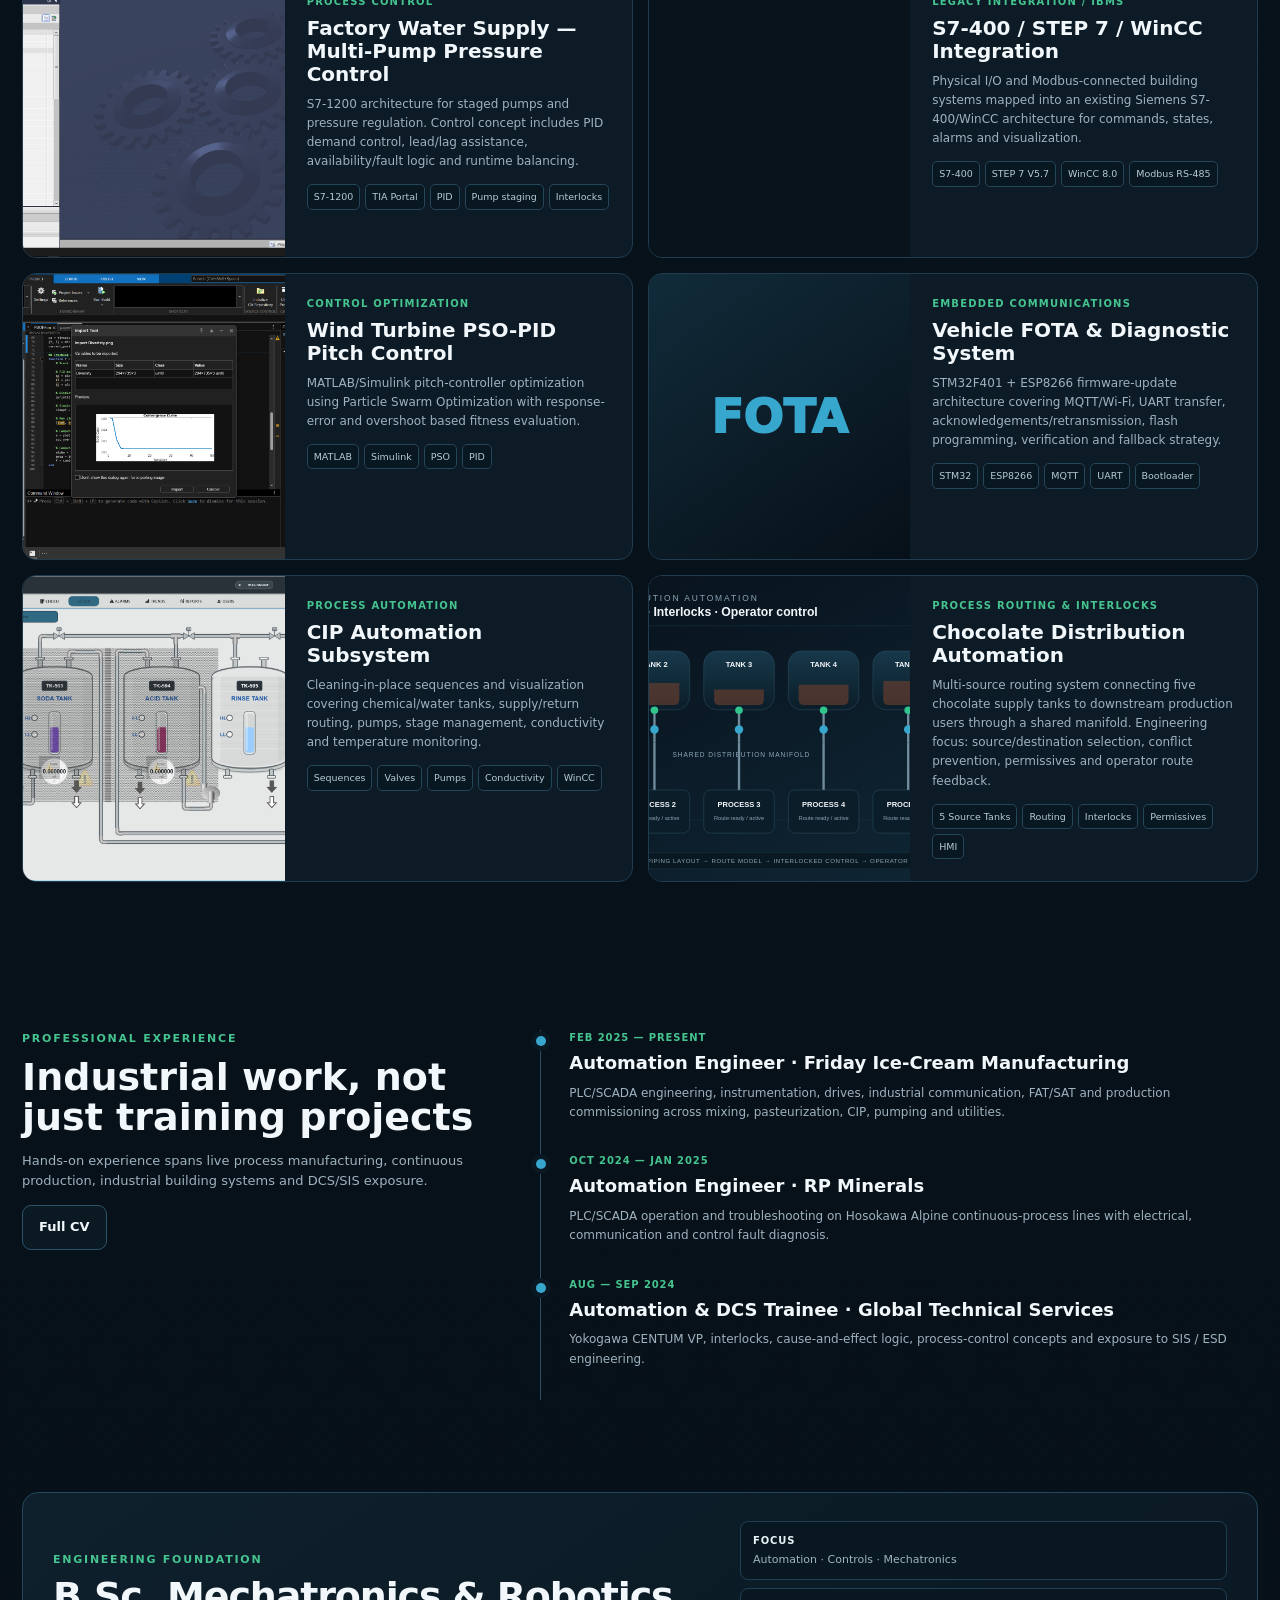
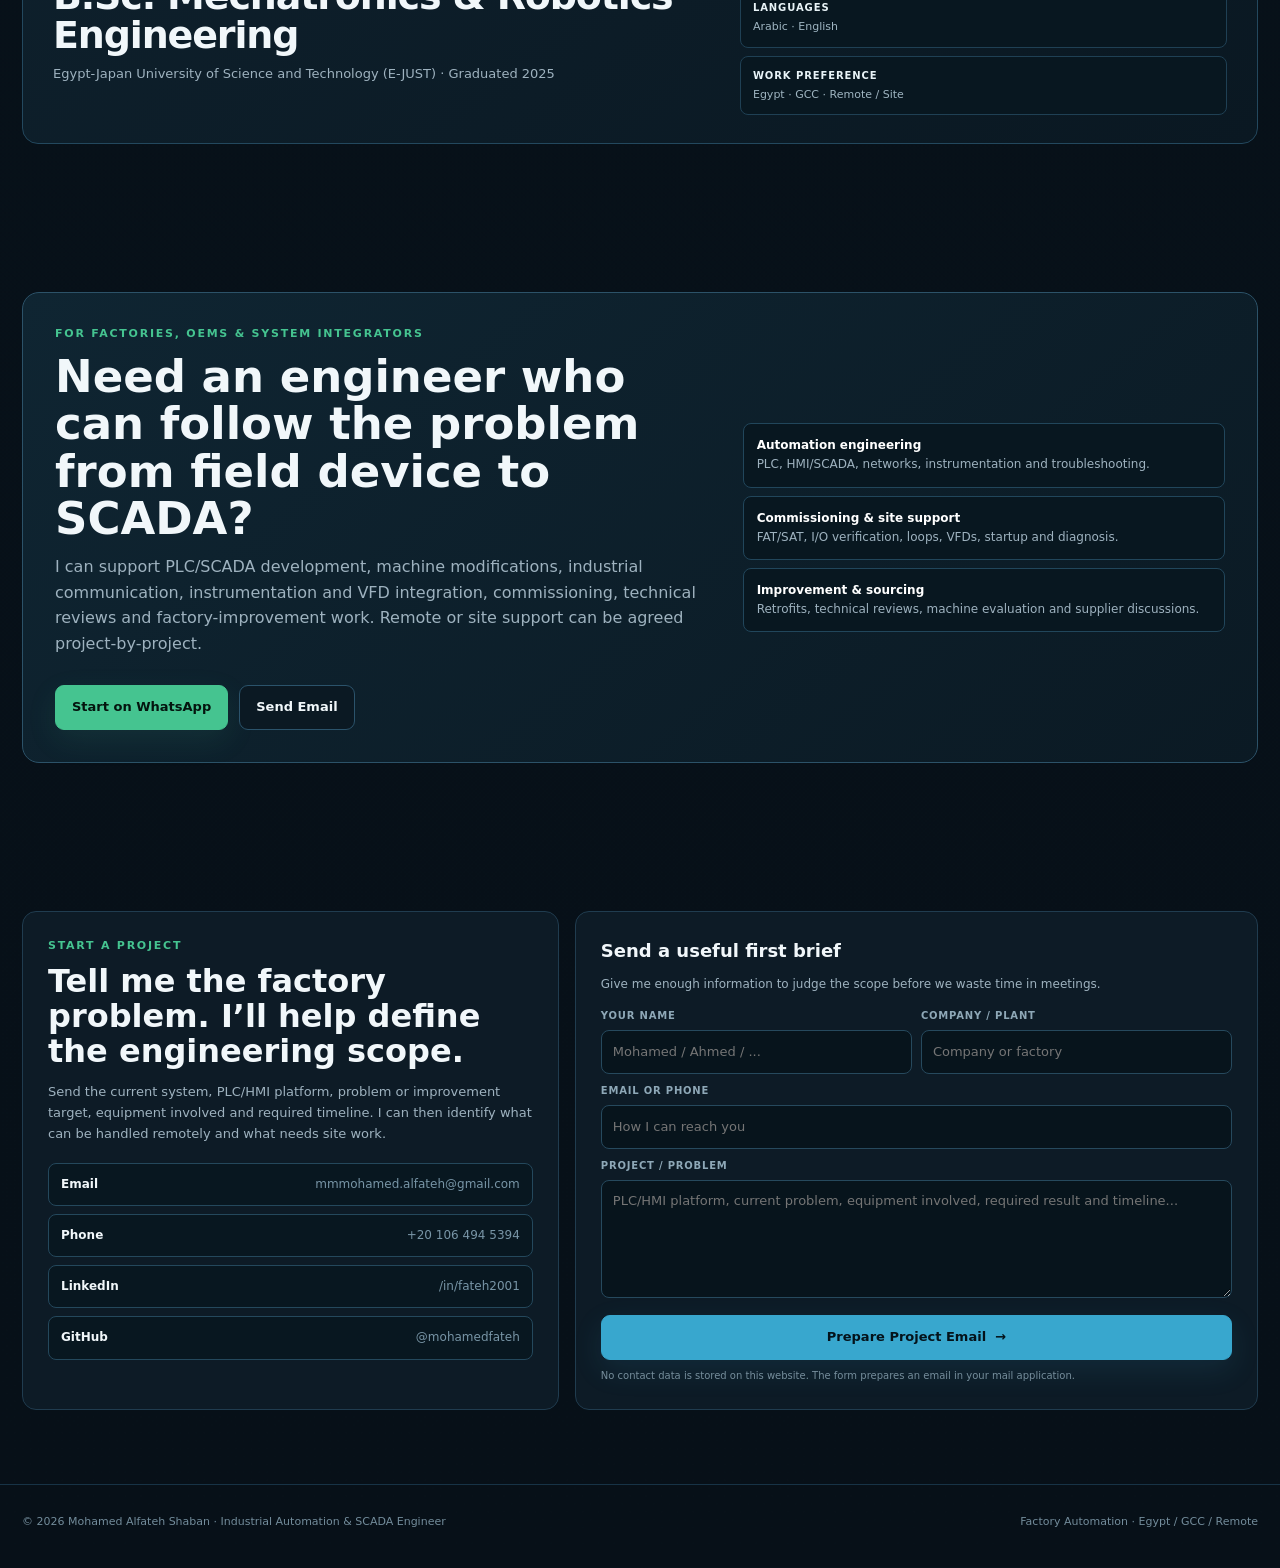
==== commit 8ab2321c: "Use PNG favicon for search compatibility" ====
--- a/index.html
+++ b/index.html
@@ -13,7 +13,8 @@
   <meta name="theme-color" content="#071019">
   <meta name="robots" content="index,follow">
   <link rel="canonical" href="https://mohamedfateh.github.io/automation-portfolio/">
-  <link rel="icon" href="assets/favicon.svg" type="image/svg+xml">
+  <link rel="icon" href="assets/favicon-96.png" type="image/png" sizes="96x96">
+  <link rel="alternate icon" href="assets/favicon.svg" type="image/svg+xml">
   <meta property="og:url" content="https://mohamedfateh.github.io/automation-portfolio/">
   <meta property="og:site_name" content="Mohamed Alfateh — Automation Portfolio">
   <meta property="og:image" content="https://mohamedfateh.github.io/automation-portfolio/assets/friday-mix100.png">
--- a/styles.css
+++ b/styles.css
@@ -175,3 +175,23 @@
   *,*:before,*:after{animation-duration:.01ms!important;animation-iteration-count:1!important;transition-duration:.01ms!important}
   .reveal{opacity:1!important;transform:none!important}
 }
+
+
+/* Education / recruiter proof */
+.education-section{padding-top:18px}
+.education-card{
+  display:grid;
+  grid-template-columns:1.15fr .85fr;
+  gap:28px;
+  align-items:center;
+  padding:28px 30px;
+  border:1px solid #23485e;
+  border-radius:16px;
+  background:linear-gradient(145deg,#0e202c,#0a1822);
+}
+.education-card h2{font-size:clamp(26px,3.2vw,38px);line-height:1.05;margin:8px 0 8px;letter-spacing:-.03em}
+.education-card p{margin:0;color:var(--muted);font-size:13px}
+.education-meta{display:grid;gap:8px}
+.education-meta span{padding:11px 12px;border:1px solid #1f4054;border-radius:8px;background:#081720;color:#9fb5c1;font-size:11px}
+.education-meta b{display:block;color:#e8f3f7;font-size:10px;text-transform:uppercase;letter-spacing:.09em;margin-bottom:2px}
+@media(max-width:820px){.education-card{grid-template-columns:1fr}}
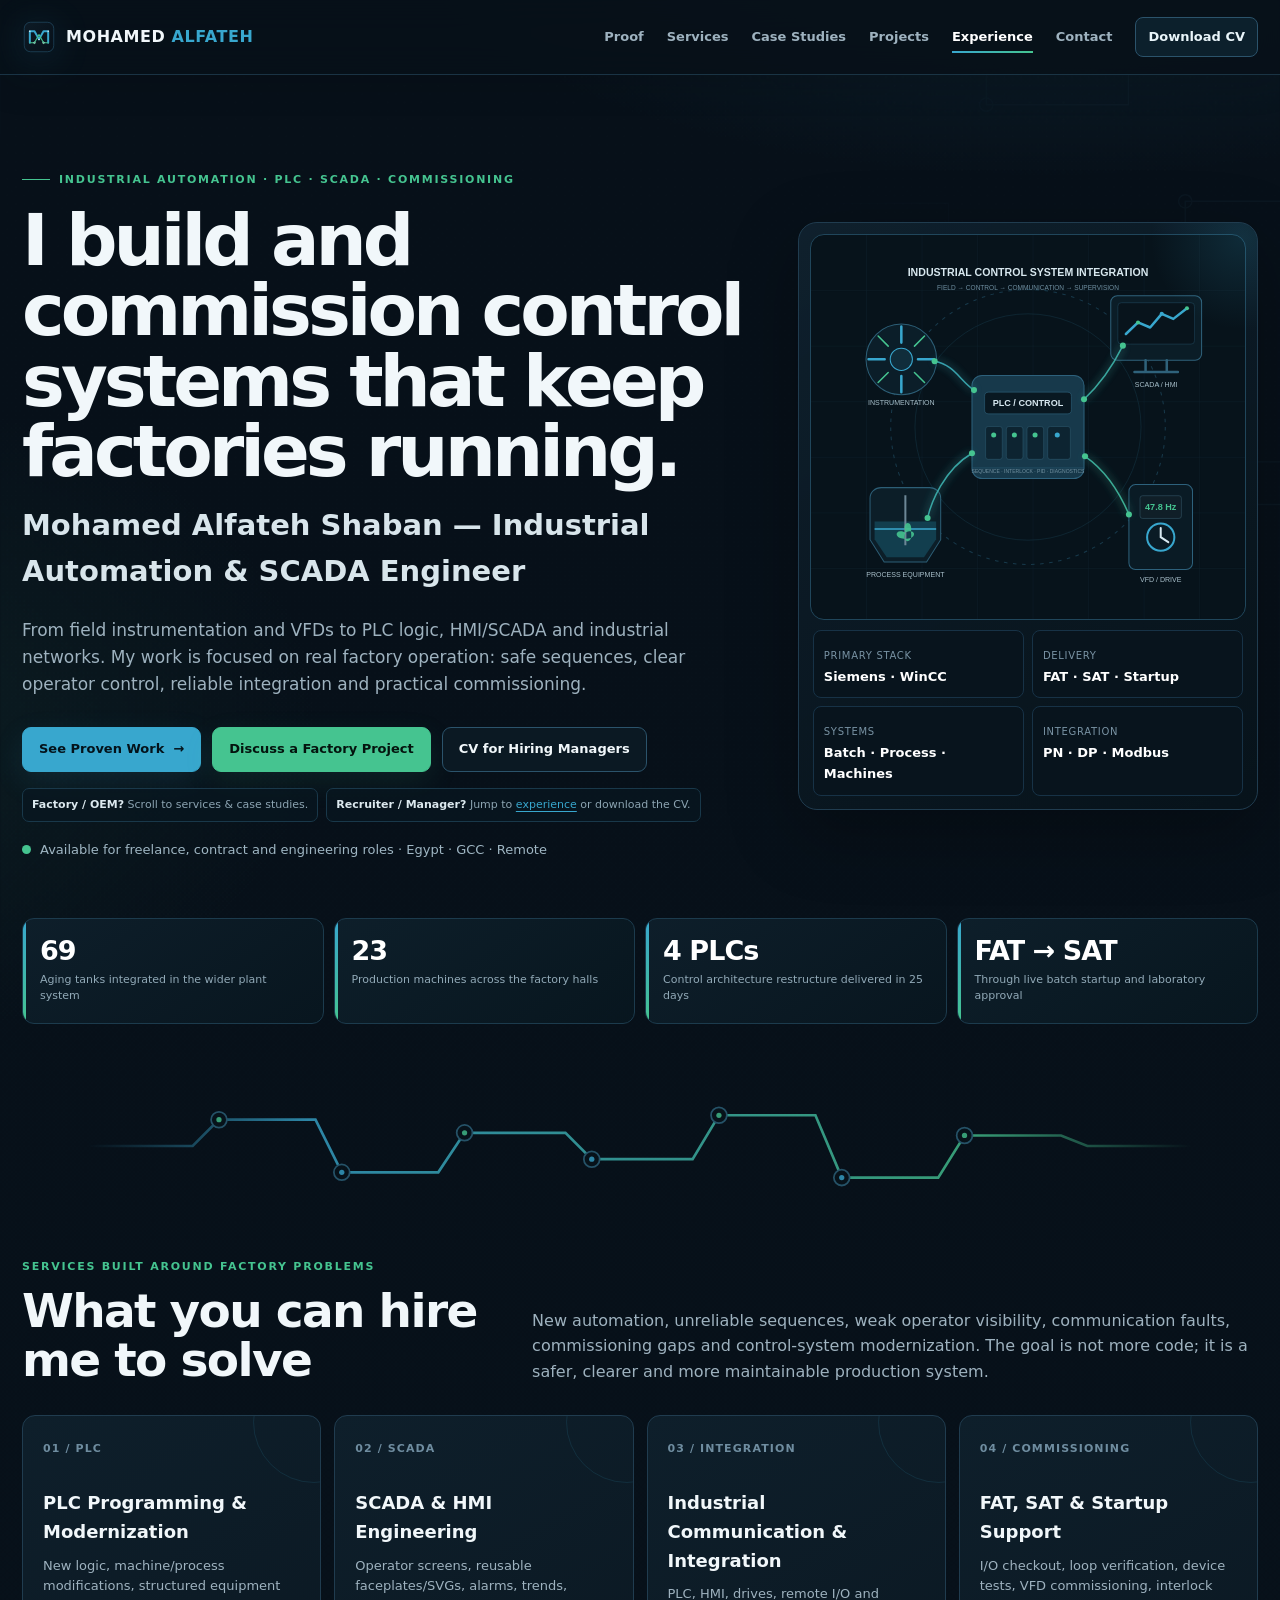
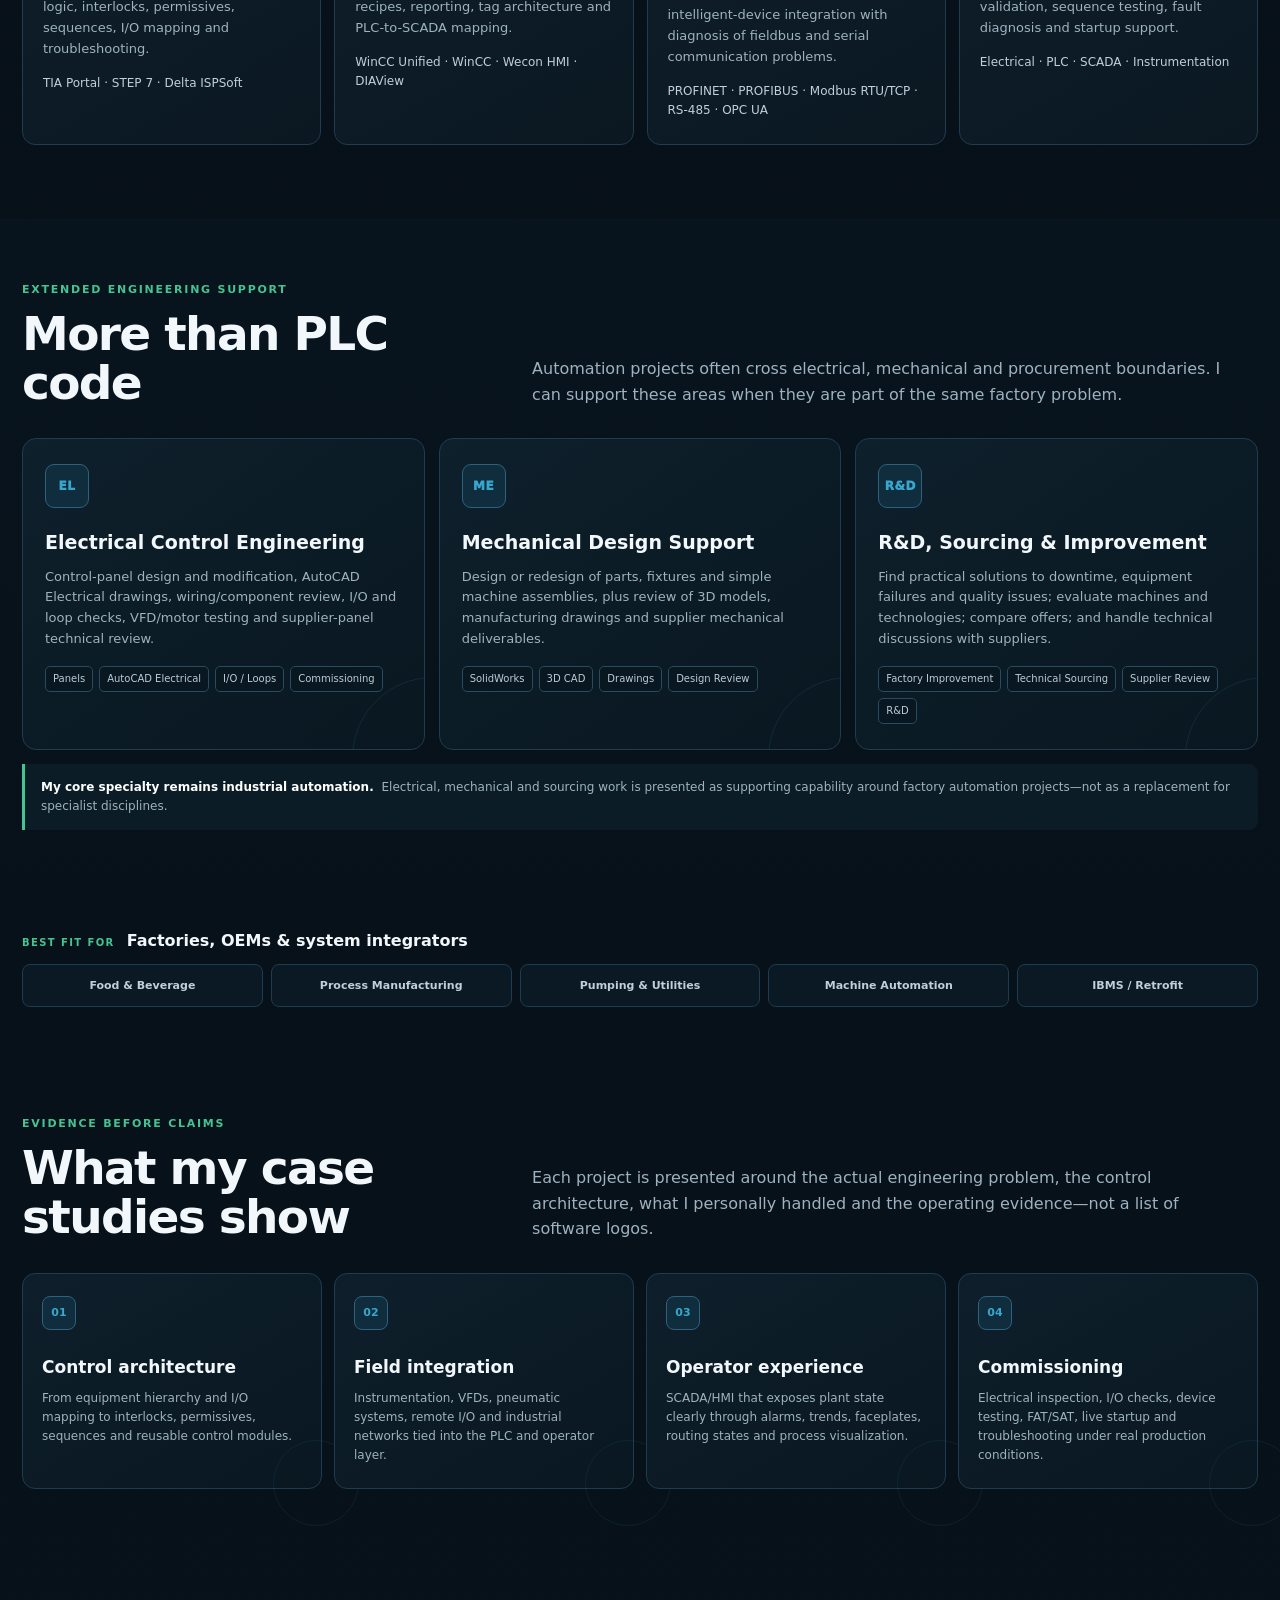
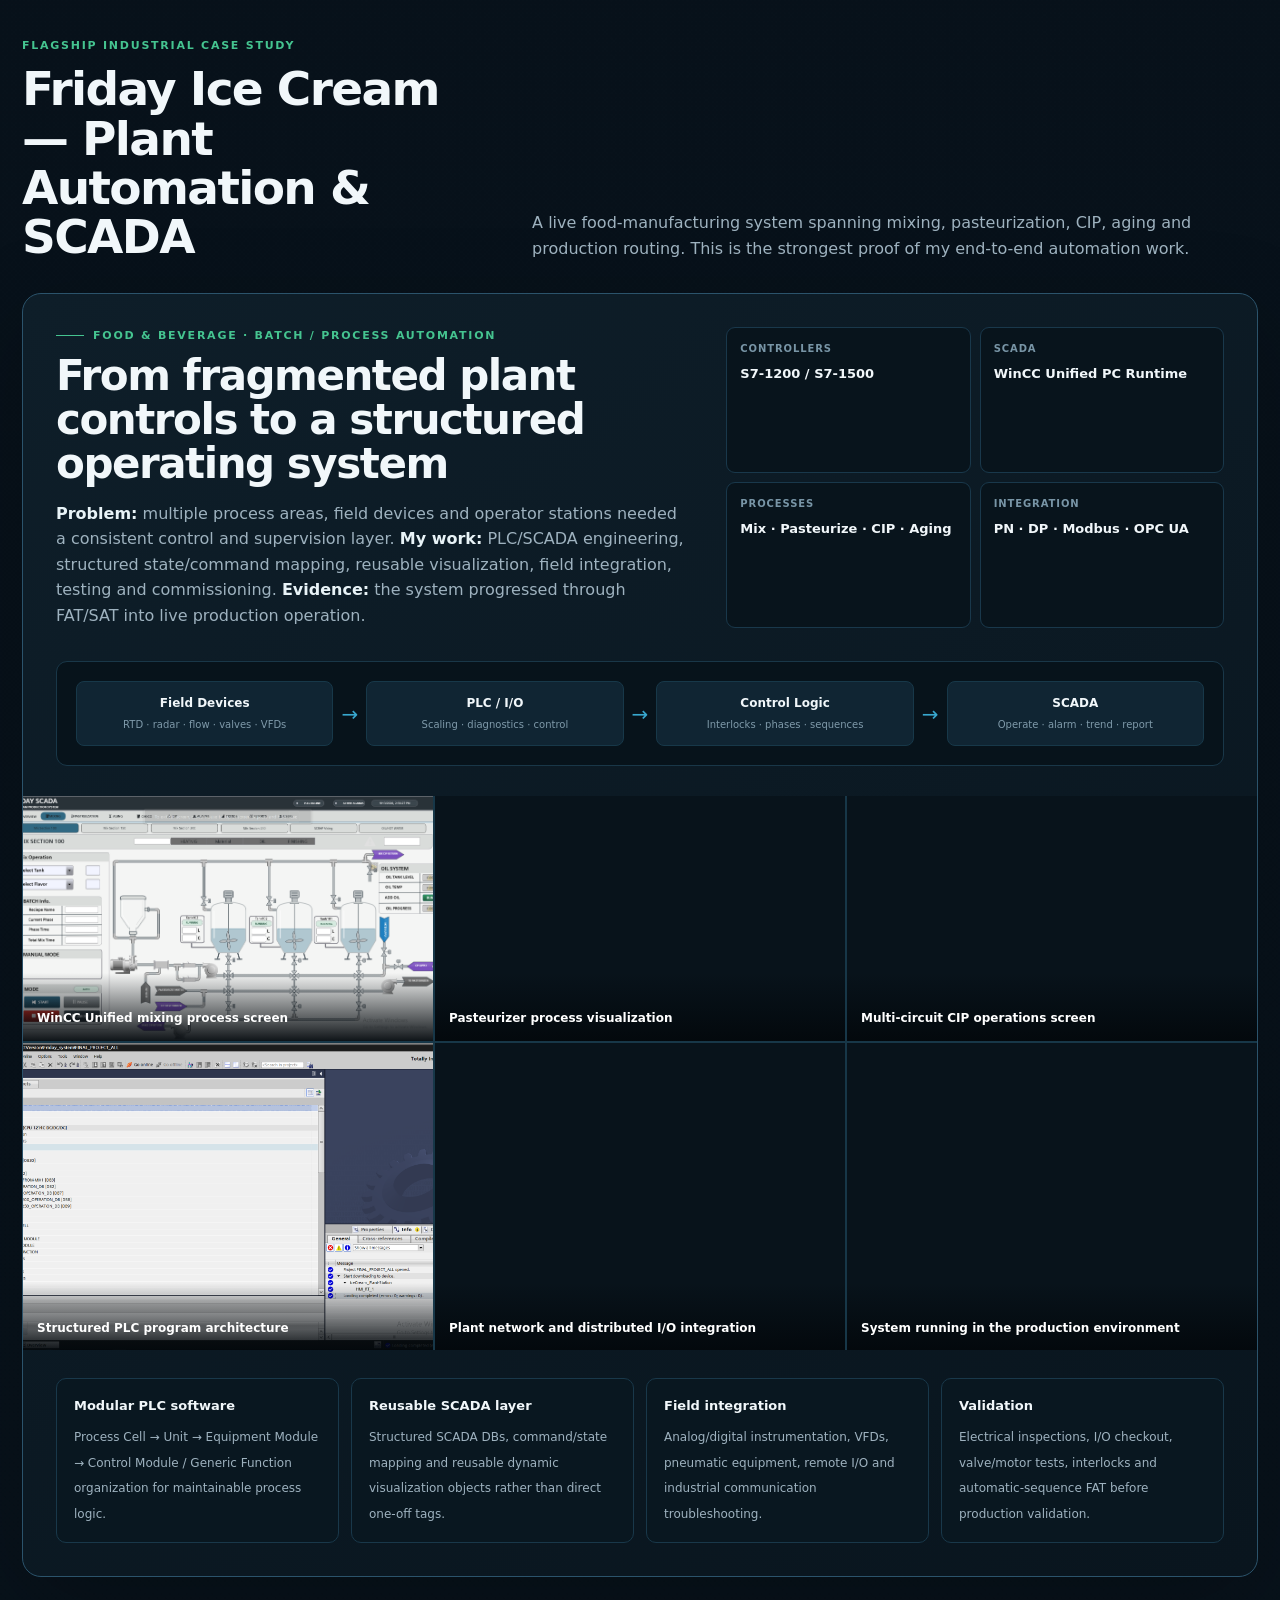
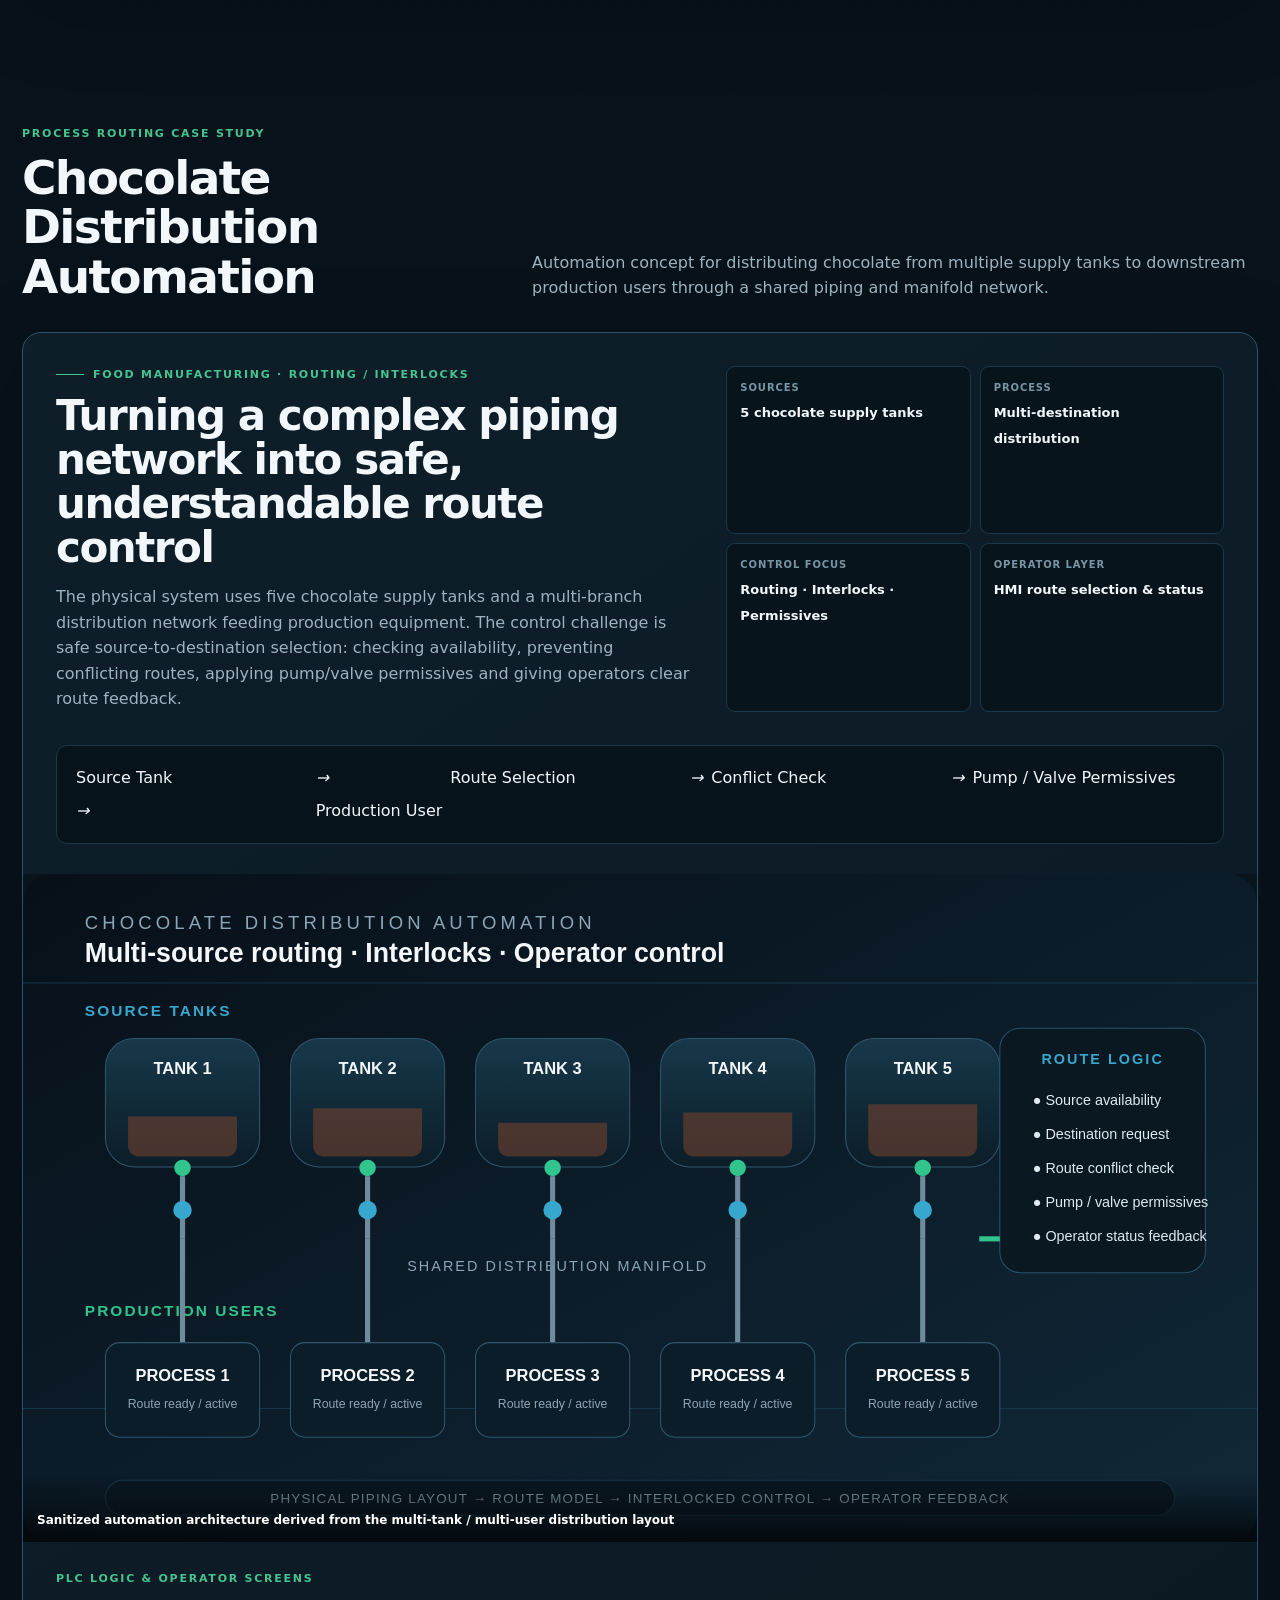
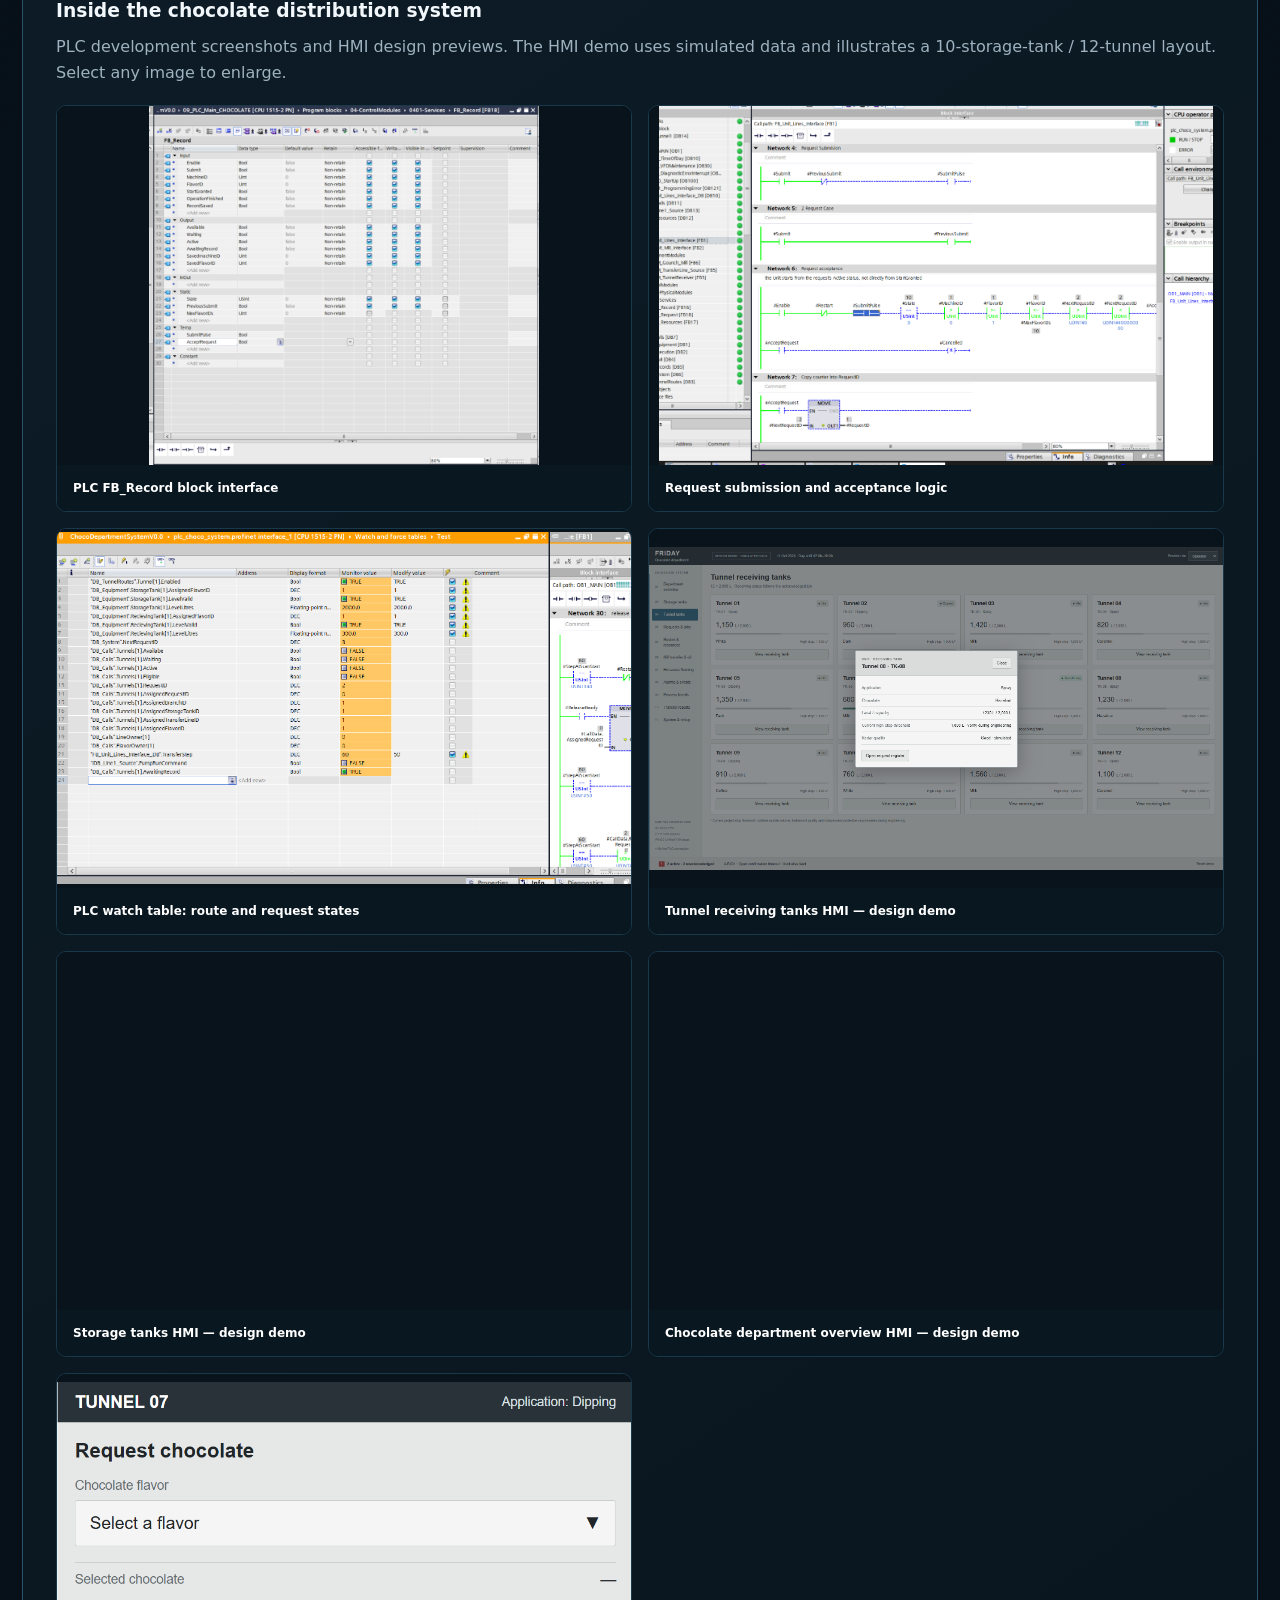
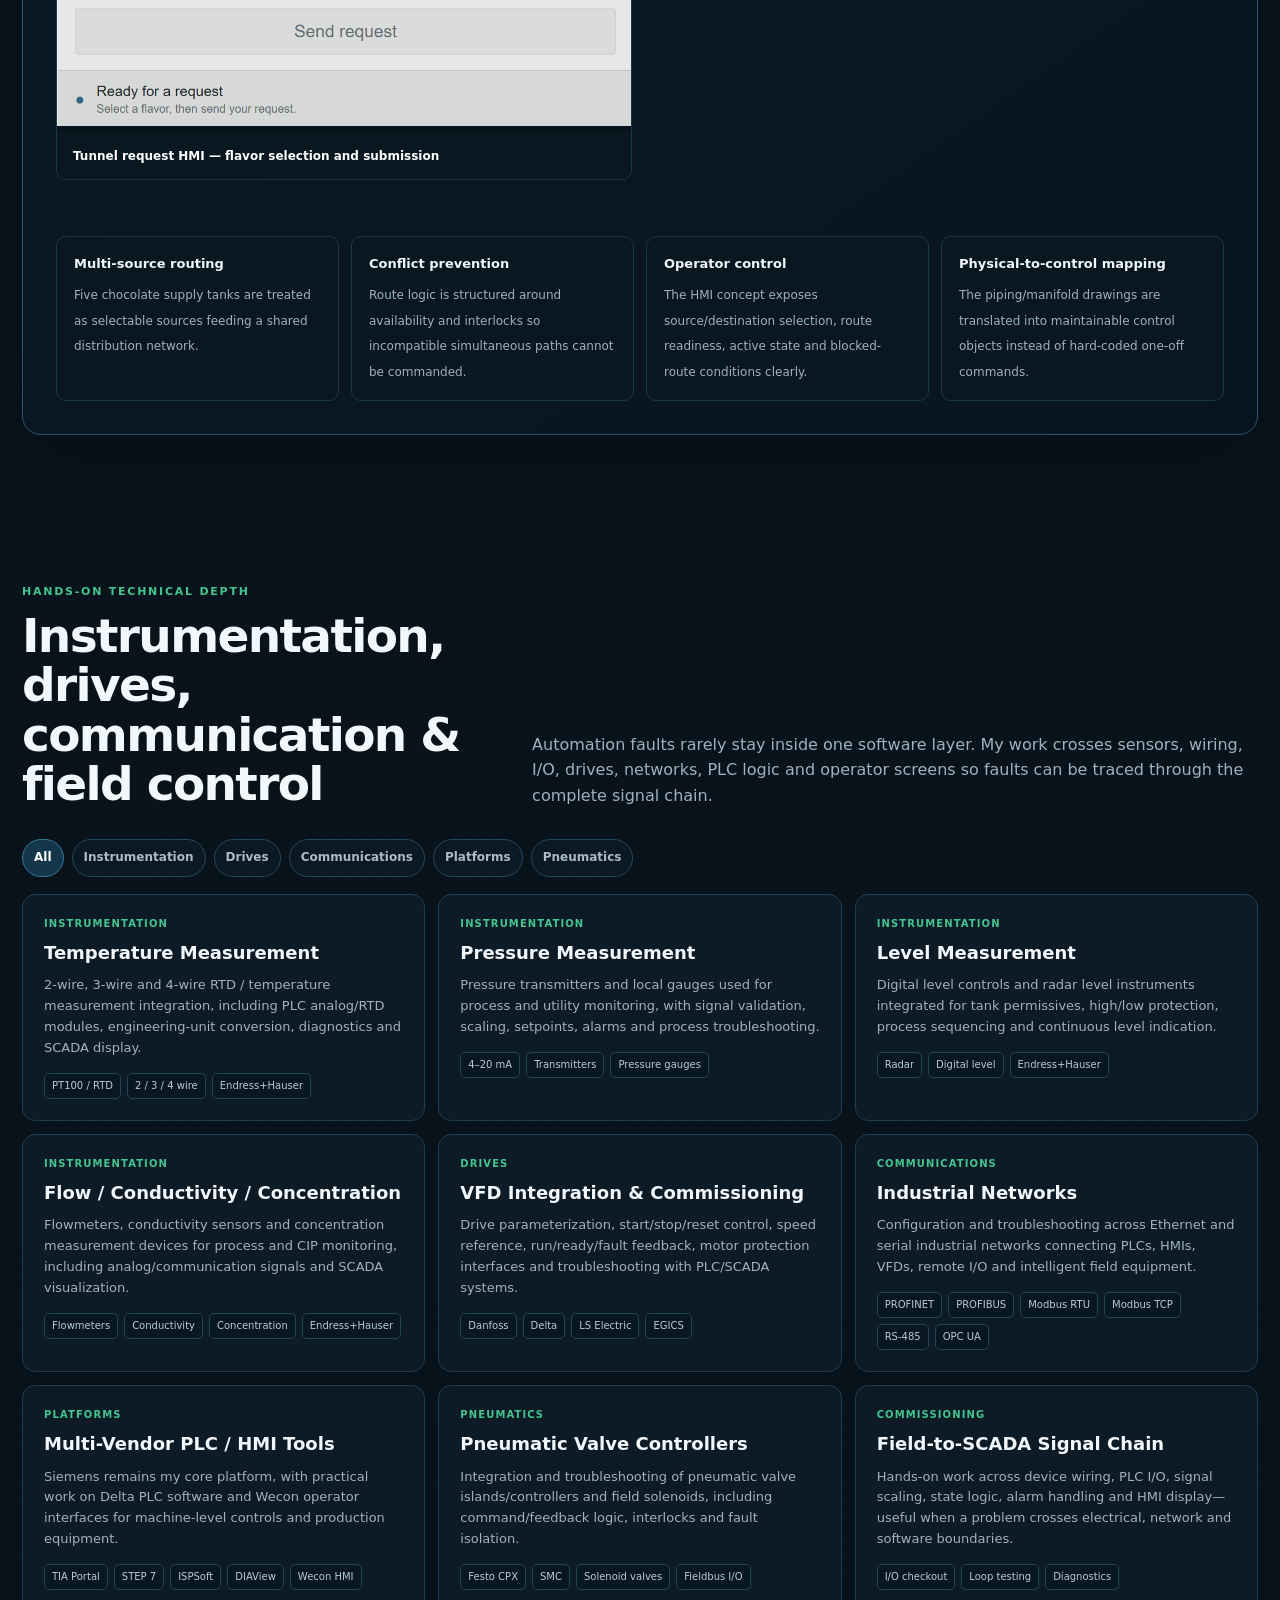
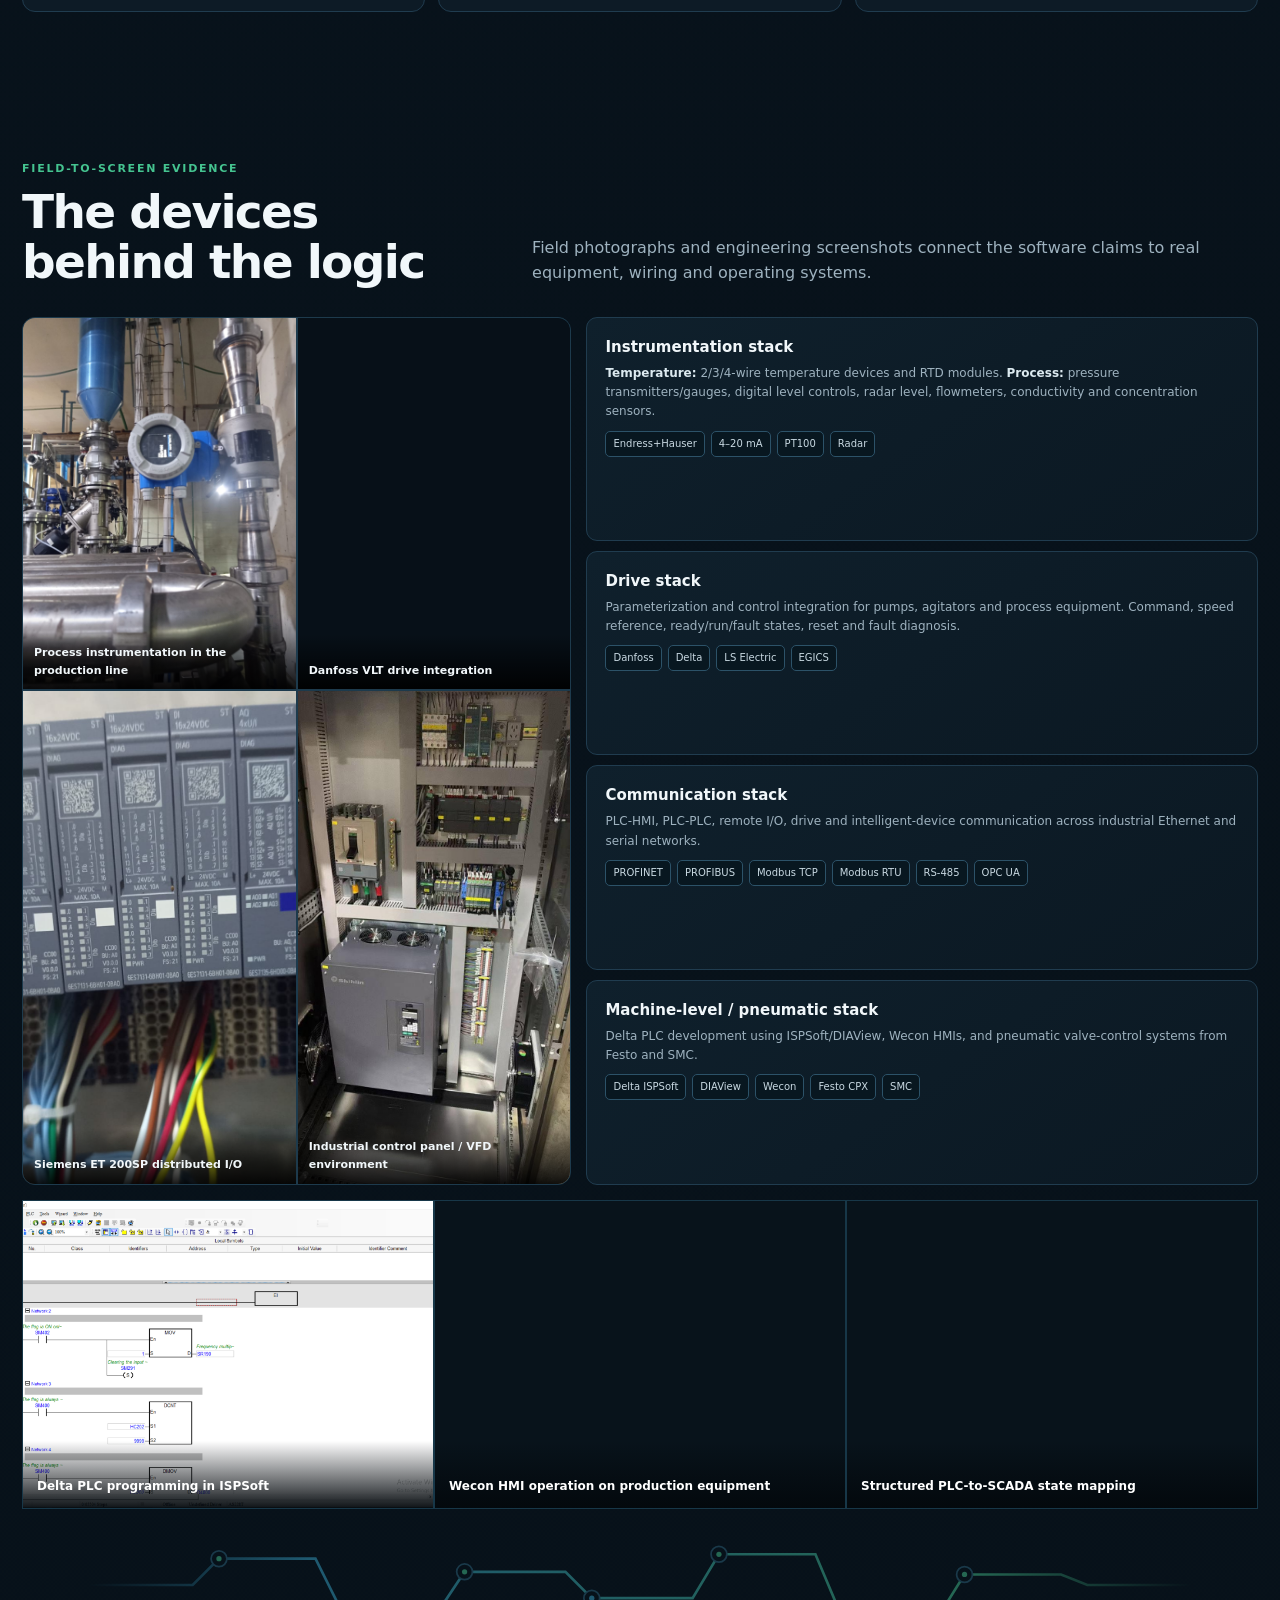
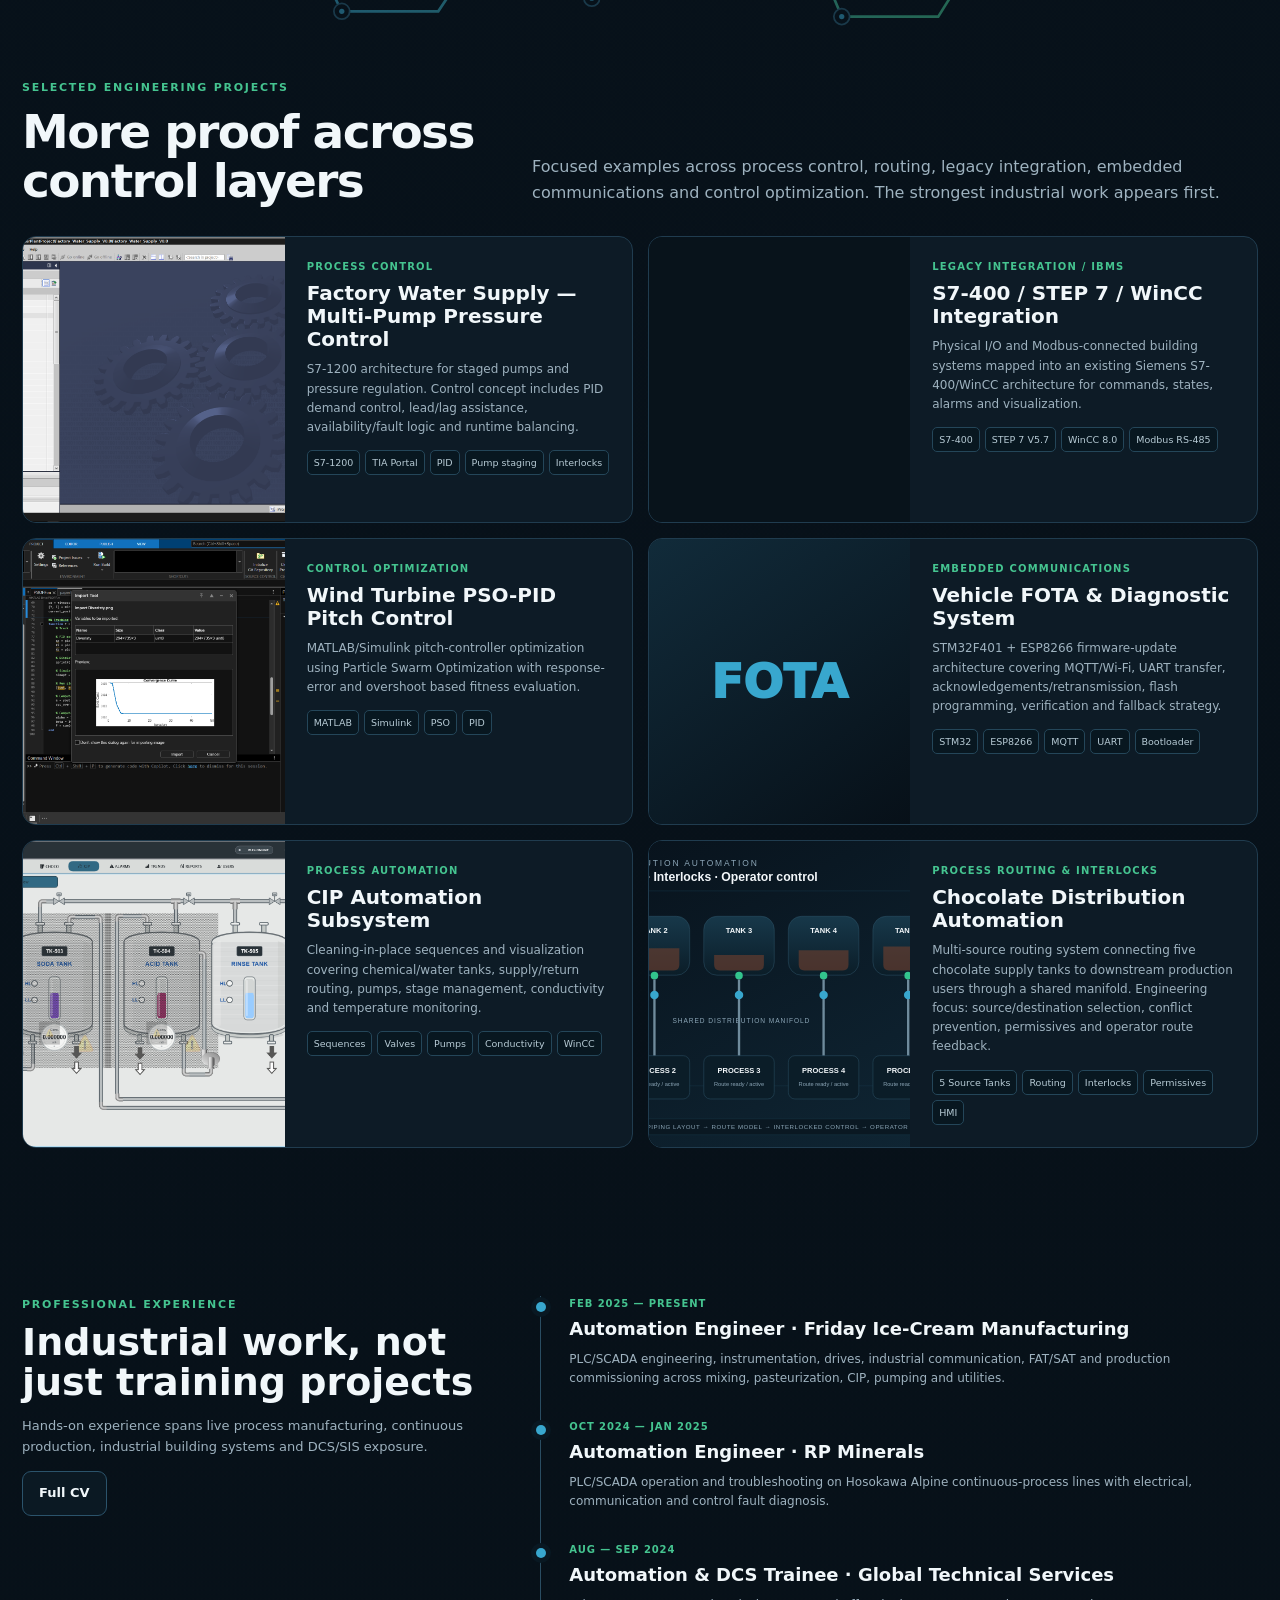
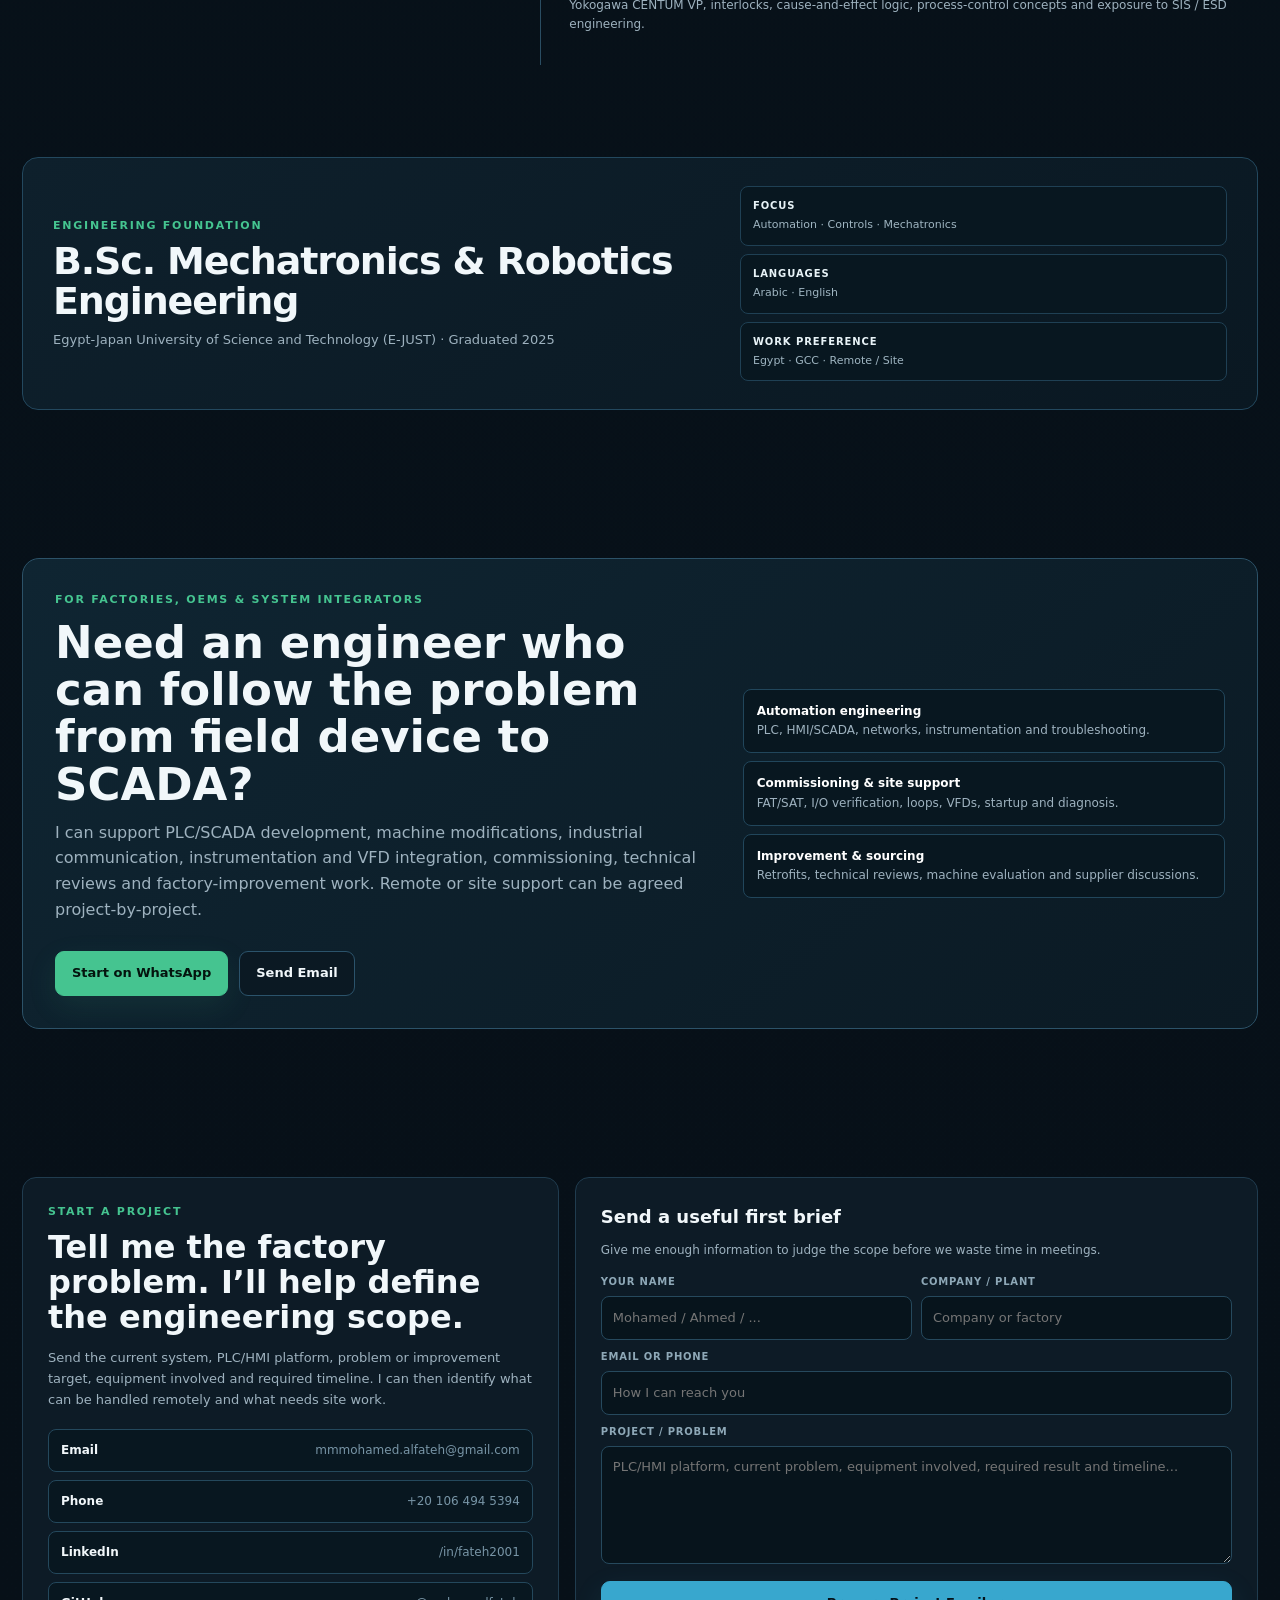
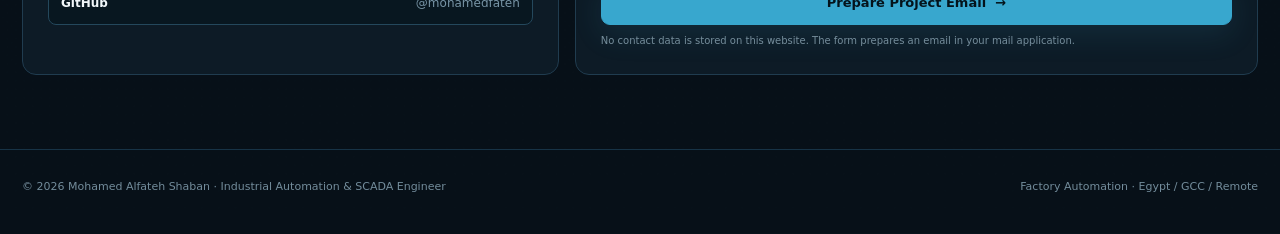
==== commit 58714636: "Add chocolate automation PLC and HMI project gallery" ====
--- a/index.html
+++ b/index.html
@@ -184,6 +184,21 @@
         </figure>
       </div>
 
+
+      <div class="chocolate-gallery-intro">
+        <div class="section-kicker">PLC logic &amp; operator screens</div>
+        <h3>Inside the chocolate distribution system</h3>
+        <p>PLC development screenshots and HMI design previews. The HMI demo uses simulated data and illustrates a 10-storage-tank / 12-tunnel layout. Select any image to enlarge.</p>
+      </div>
+      <div class="gallery chocolate-gallery" aria-label="Chocolate distribution project gallery">
+        <figure><img loading="lazy" decoding="async" data-lightbox src="assets/chocolate/plc-fb-record-interface.png" width="1002" height="922" alt="TIA Portal FB_Record inputs, outputs and internal variables"><figcaption>PLC FB_Record block interface</figcaption></figure>
+        <figure><img loading="lazy" decoding="async" data-lightbox src="assets/chocolate/plc-request-submission-acceptance.png" width="1371" height="887" alt="TIA Portal ladder logic for request submission, acceptance and request ID assignment"><figcaption>Request submission and acceptance logic</figcaption></figure>
+        <figure><img loading="lazy" decoding="async" data-lightbox src="assets/chocolate/plc-watch-table-route-states.png" width="1527" height="937" alt="TIA Portal watch table showing route assignments, request states and transfer step"><figcaption>PLC watch table: route and request states</figcaption></figure>
+        <figure><img loading="lazy" decoding="async" data-lightbox src="assets/chocolate/hmi-tunnel-receiving-tanks.png" width="1917" height="1077" alt="Chocolate tunnel receiving tanks with the Tunnel 08 tank detail dialog"><figcaption>Tunnel receiving tanks HMI — design demo</figcaption></figure>
+        <figure><img loading="lazy" decoding="async" data-lightbox src="assets/chocolate/hmi-storage-tanks.png" width="1917" height="1077" alt="Storage tank register with levels, temperatures, batches and agitator states"><figcaption>Storage tanks HMI — design demo</figcaption></figure>
+        <figure><img loading="lazy" decoding="async" data-lightbox src="assets/chocolate/hmi-department-overview.png" width="1917" height="1077" alt="Chocolate department overview with storage inventory, current jobs and operator attention"><figcaption>Chocolate department overview HMI — design demo</figcaption></figure>
+        <figure><img loading="lazy" decoding="async" data-lightbox src="assets/chocolate/hmi-tunnel-request.png" width="997" height="597" alt="Tunnel 07 chocolate request screen with flavor selection and send request control"><figcaption>Tunnel request HMI — flavor selection and submission</figcaption></figure>
+      </div>
       <div class="case-points">
         <div class="case-point"><b>Multi-source routing</b><span>Five chocolate supply tanks are treated as selectable sources feeding a shared distribution network.</span></div>
         <div class="case-point"><b>Conflict prevention</b><span>Route logic is structured around availability and interlocks so incompatible simultaneous paths cannot be commanded.</span></div>
--- a/styles.css
+++ b/styles.css
@@ -195,3 +195,298 @@
 .education-meta span{padding:11px 12px;border:1px solid #1f4054;border-radius:8px;background:#081720;color:#9fb5c1;font-size:11px}
 .education-meta b{display:block;color:#e8f3f7;font-size:10px;text-transform:uppercase;letter-spacing:.09em;margin-bottom:2px}
 @media(max-width:820px){.education-card{grid-template-columns:1fr}}
+
+
+/* V5.1 — mobile layout repair
+   Keep these rules at the end of the stylesheet so desktop V5 overrides
+   cannot accidentally re-enable the two-column hero on small screens. */
+@media (max-width:900px){
+  html,body{max-width:100%;overflow-x:hidden}
+
+  .wrap{
+    width:min(var(--max),calc(100% - 32px));
+  }
+
+  .navbar{
+    height:68px;
+    gap:12px;
+  }
+  .brand{
+    min-width:0;
+    font-size:15px;
+    letter-spacing:.025em;
+  }
+  .brand-mark{
+    width:32px;
+    height:32px;
+    flex:0 0 32px;
+  }
+  .menu-btn{
+    display:block;
+    flex:0 0 auto;
+  }
+  .navlinks{
+    display:none;
+    position:absolute;
+    top:68px;
+    left:0;
+    right:0;
+    width:100%;
+    padding:18px 16px 22px;
+    background:rgba(7,16,25,.98);
+    border-bottom:1px solid var(--line);
+    box-shadow:0 18px 40px rgba(0,0,0,.28);
+    flex-direction:column;
+    align-items:stretch;
+    gap:4px;
+  }
+  .navlinks.open{display:flex}
+  .navlinks a{
+    width:100%;
+    padding:11px 10px;
+    border-radius:7px;
+  }
+  .navlinks a:not(.nav-cta):after{display:none}
+  .nav-cta{text-align:center;margin-top:7px}
+
+  .hero{
+    padding:56px 0 38px;
+  }
+  .hero-grid{
+    display:grid !important;
+    grid-template-columns:minmax(0,1fr) !important;
+    gap:30px !important;
+    align-items:stretch;
+  }
+  .hero-grid>*{
+    min-width:0;
+    width:100%;
+  }
+  .hero h1{
+    max-width:100%;
+    font-size:clamp(38px,10.8vw,54px);
+    line-height:1.01;
+    letter-spacing:-.045em;
+    overflow-wrap:normal;
+    word-break:normal;
+  }
+  .hero-title{
+    max-width:100%;
+    font-size:clamp(18px,5vw,23px);
+    line-height:1.35;
+  }
+  .lead{
+    max-width:100%;
+    font-size:15.5px;
+    line-height:1.72;
+  }
+  .eyebrow{
+    max-width:100%;
+    line-height:1.7;
+  }
+  .hero-actions{
+    width:100%;
+  }
+  .audience-paths{
+    width:100%;
+  }
+  .availability{
+    align-items:flex-start;
+    line-height:1.55;
+  }
+  .pulse{margin-top:5px;flex:0 0 auto}
+
+  .hero-card,
+  .hero-card.hero-visual{
+    width:100% !important;
+    max-width:none !important;
+    margin:0 !important;
+  }
+  .hero-card.hero-visual .visual-frame img{
+    width:100%;
+    height:auto;
+    aspect-ratio:1.2/1;
+    object-fit:cover;
+  }
+  .hero-card .mini{
+    grid-template-columns:repeat(2,minmax(0,1fr));
+  }
+  .mini div{min-width:0}
+  .mini b{
+    overflow-wrap:anywhere;
+    line-height:1.4;
+  }
+
+  .proof-grid,
+  .outcome-grid,
+  .services,
+  .support-grid,
+  .cap-grid,
+  .case-points,
+  .projects,
+  .instrument-wrap,
+  .experience-grid,
+  .contact,
+  .freelance,
+  .education-card{
+    grid-template-columns:minmax(0,1fr) !important;
+  }
+
+  .section-head{
+    grid-template-columns:minmax(0,1fr) !important;
+    gap:12px;
+    align-items:start;
+  }
+  .section-head h2{
+    font-size:clamp(29px,8vw,40px);
+  }
+  .section-head:after{display:none}
+
+  .flag-top{
+    grid-template-columns:minmax(0,1fr) !important;
+    gap:22px;
+    padding:24px 19px;
+  }
+  .project-meta{
+    grid-template-columns:repeat(2,minmax(0,1fr));
+  }
+
+  .flowline{
+    margin:0 19px 22px;
+    grid-template-columns:minmax(0,1fr) !important;
+    gap:7px;
+  }
+  .flowline .arrow,
+  .flowline>i{
+    transform:none;
+    text-align:center;
+    display:block;
+  }
+  .flowline>span{
+    display:block;
+    text-align:center;
+    padding:11px 9px;
+    border-radius:8px;
+    background:#102533;
+    border:1px solid #173849;
+    font-size:12px;
+    font-weight:750;
+  }
+
+  .gallery{
+    grid-template-columns:minmax(0,1fr) !important;
+  }
+  .gallery figure{min-height:210px}
+  .proof-column{
+    grid-template-columns:repeat(2,minmax(0,1fr)) !important;
+  }
+
+  .project-card{
+    grid-template-columns:minmax(0,1fr) !important;
+    min-height:0;
+  }
+  .project-card .thumb{
+    min-height:210px;
+    max-height:310px;
+  }
+  .project-card .body{padding:20px}
+
+  .experience-aside{
+    position:static;
+    top:auto;
+  }
+
+  .contact-link{
+    align-items:flex-start;
+    flex-direction:column;
+    gap:2px;
+  }
+  .contact-link span{
+    max-width:100%;
+    overflow-wrap:anywhere;
+  }
+
+  .vector-divider{display:none}
+}
+
+@media (max-width:580px){
+  .wrap{width:calc(100% - 28px)}
+  section{padding:58px 0}
+
+  .hero{
+    padding-top:48px;
+    padding-bottom:32px;
+  }
+  .hero h1{
+    font-size:clamp(36px,11.2vw,46px);
+    line-height:1.02;
+  }
+  .hero-title{
+    font-size:18px;
+    line-height:1.4;
+  }
+  .lead{font-size:15px}
+
+  .hero-actions{
+    display:grid;
+    grid-template-columns:minmax(0,1fr);
+    gap:9px;
+  }
+  .hero-actions .btn{width:100%}
+
+  .audience-paths{
+    display:grid;
+    grid-template-columns:minmax(0,1fr);
+  }
+
+  .hero-card .mini{
+    grid-template-columns:minmax(0,1fr);
+  }
+
+  .proof-column{
+    grid-template-columns:minmax(0,1fr) !important;
+  }
+  .proof-column figure{min-height:220px}
+
+  .project-meta{
+    grid-template-columns:minmax(0,1fr);
+  }
+
+  .flag-top h3{
+    font-size:clamp(27px,8.2vw,36px);
+  }
+
+  .case-points{
+    padding:19px;
+  }
+
+  .fit-grid{
+    grid-template-columns:minmax(0,1fr) !important;
+  }
+
+  .freelance,
+  .contact-card,
+  .contact-form,
+  .education-card{
+    padding:21px 18px;
+  }
+
+  .form-grid{
+    grid-template-columns:minmax(0,1fr);
+  }
+  .full{grid-column:auto}
+}
+
+/* Chocolate project screenshots: preserve full screens and keep captions readable. */
+#chocolate .chocolate-gallery-intro{padding:28px 33px 20px}
+#chocolate .chocolate-gallery-intro h3{margin:8px 0}
+#chocolate .chocolate-gallery-intro p{color:var(--muted);margin:0}
+#chocolate .chocolate-gallery{grid-template-columns:repeat(2,minmax(0,1fr));gap:16px;padding:0 33px 28px;background:transparent}
+#chocolate .chocolate-gallery figure{min-width:0;min-height:0;border:1px solid #19384a;border-radius:10px;display:flex;flex-direction:column}
+#chocolate .chocolate-gallery img{height:auto;aspect-ratio:16/10;object-fit:contain;cursor:zoom-in}
+#chocolate .chocolate-gallery figure:hover img{transform:none;opacity:.9}
+#chocolate .chocolate-gallery figcaption{position:static;background:#091720;padding:14px 16px;line-height:1.5;flex:1}
+@media(max-width:900px){
+  #chocolate .chocolate-gallery-intro{padding:24px 19px 18px}
+  #chocolate .chocolate-gallery{padding:0 19px 24px}
+}
